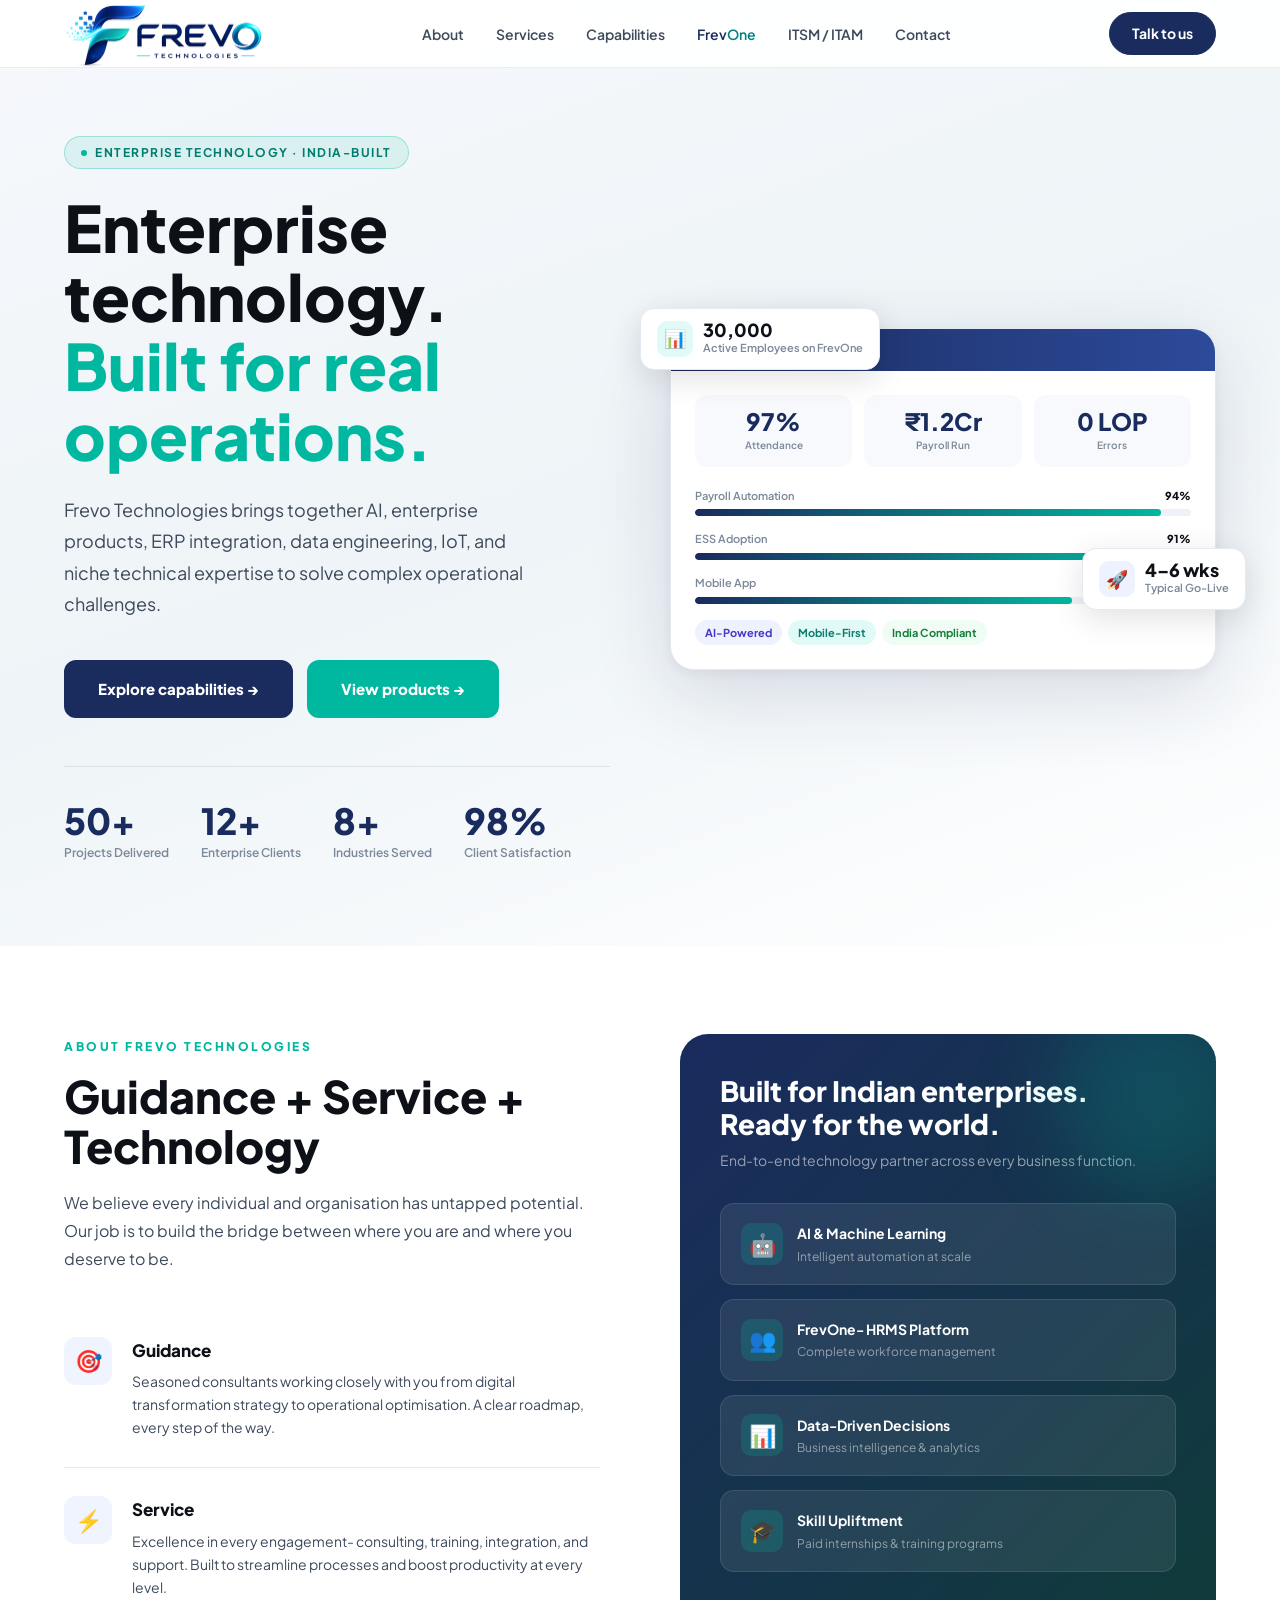
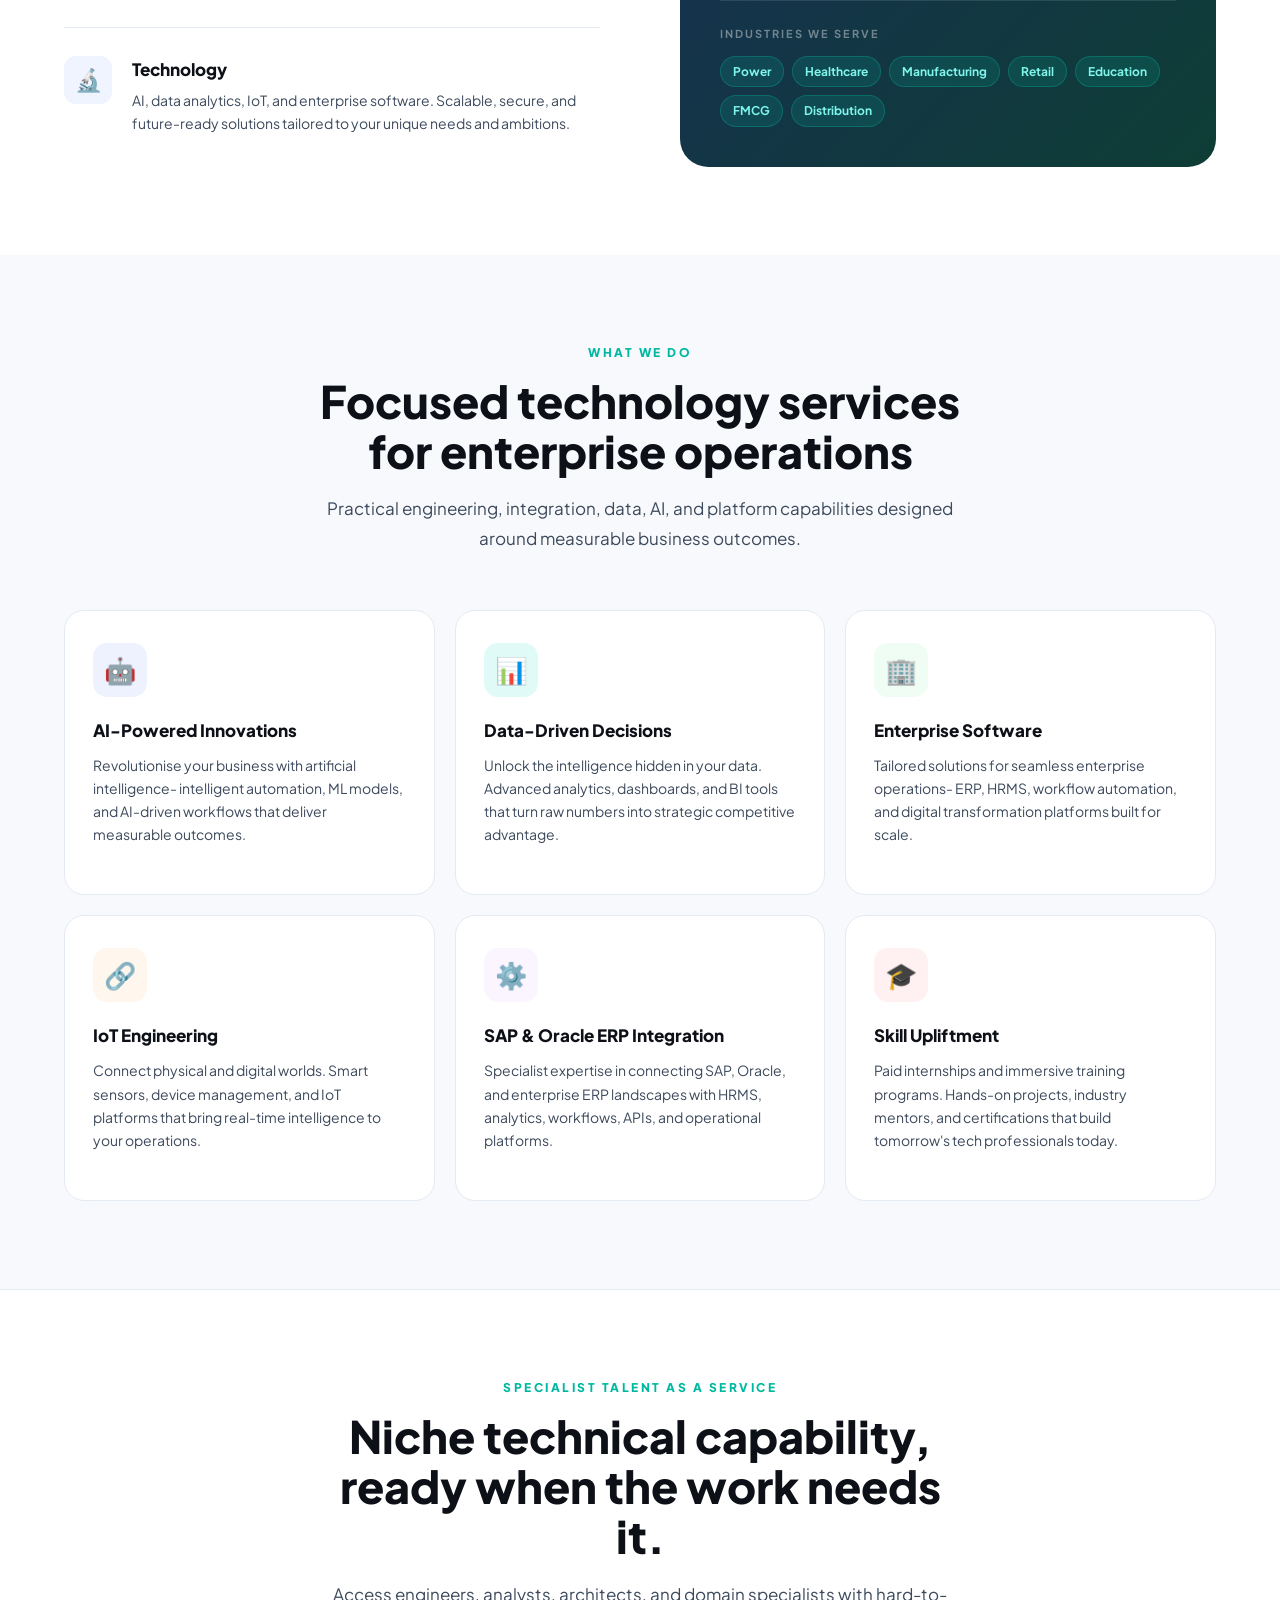
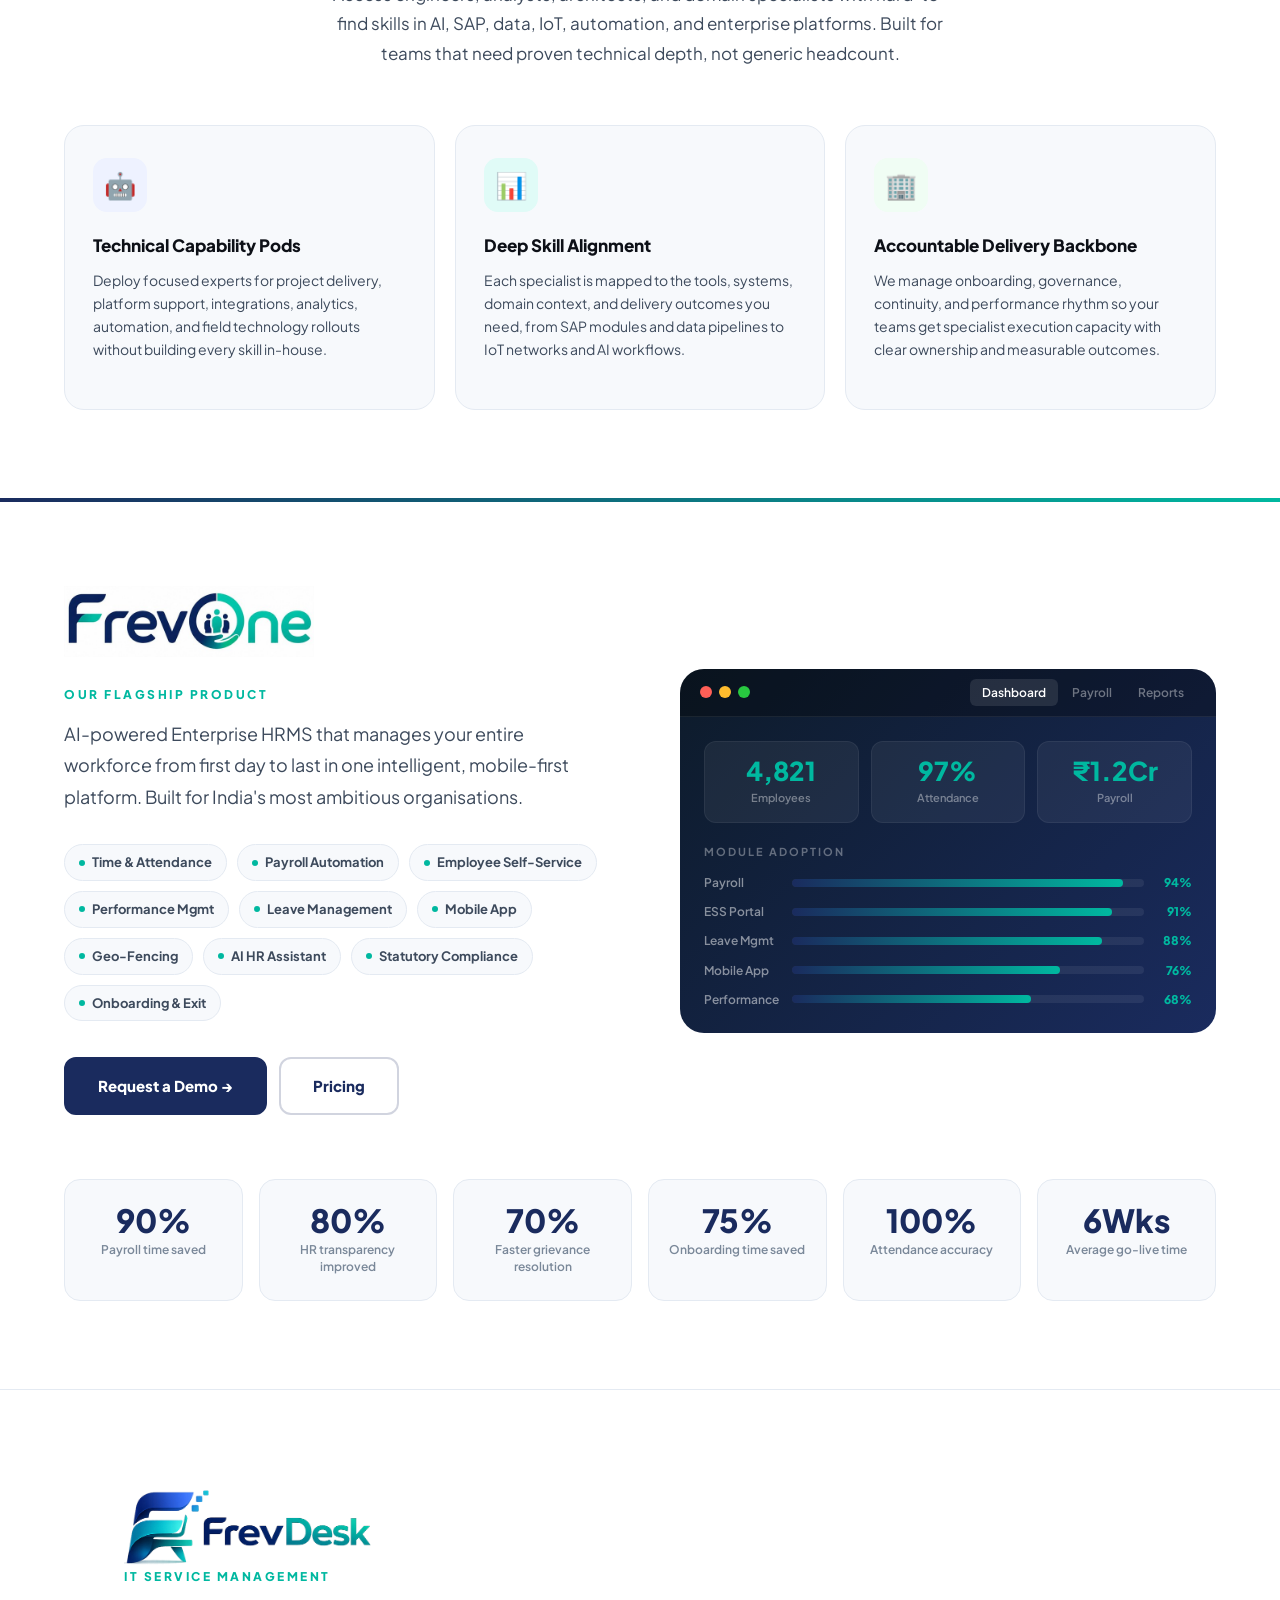
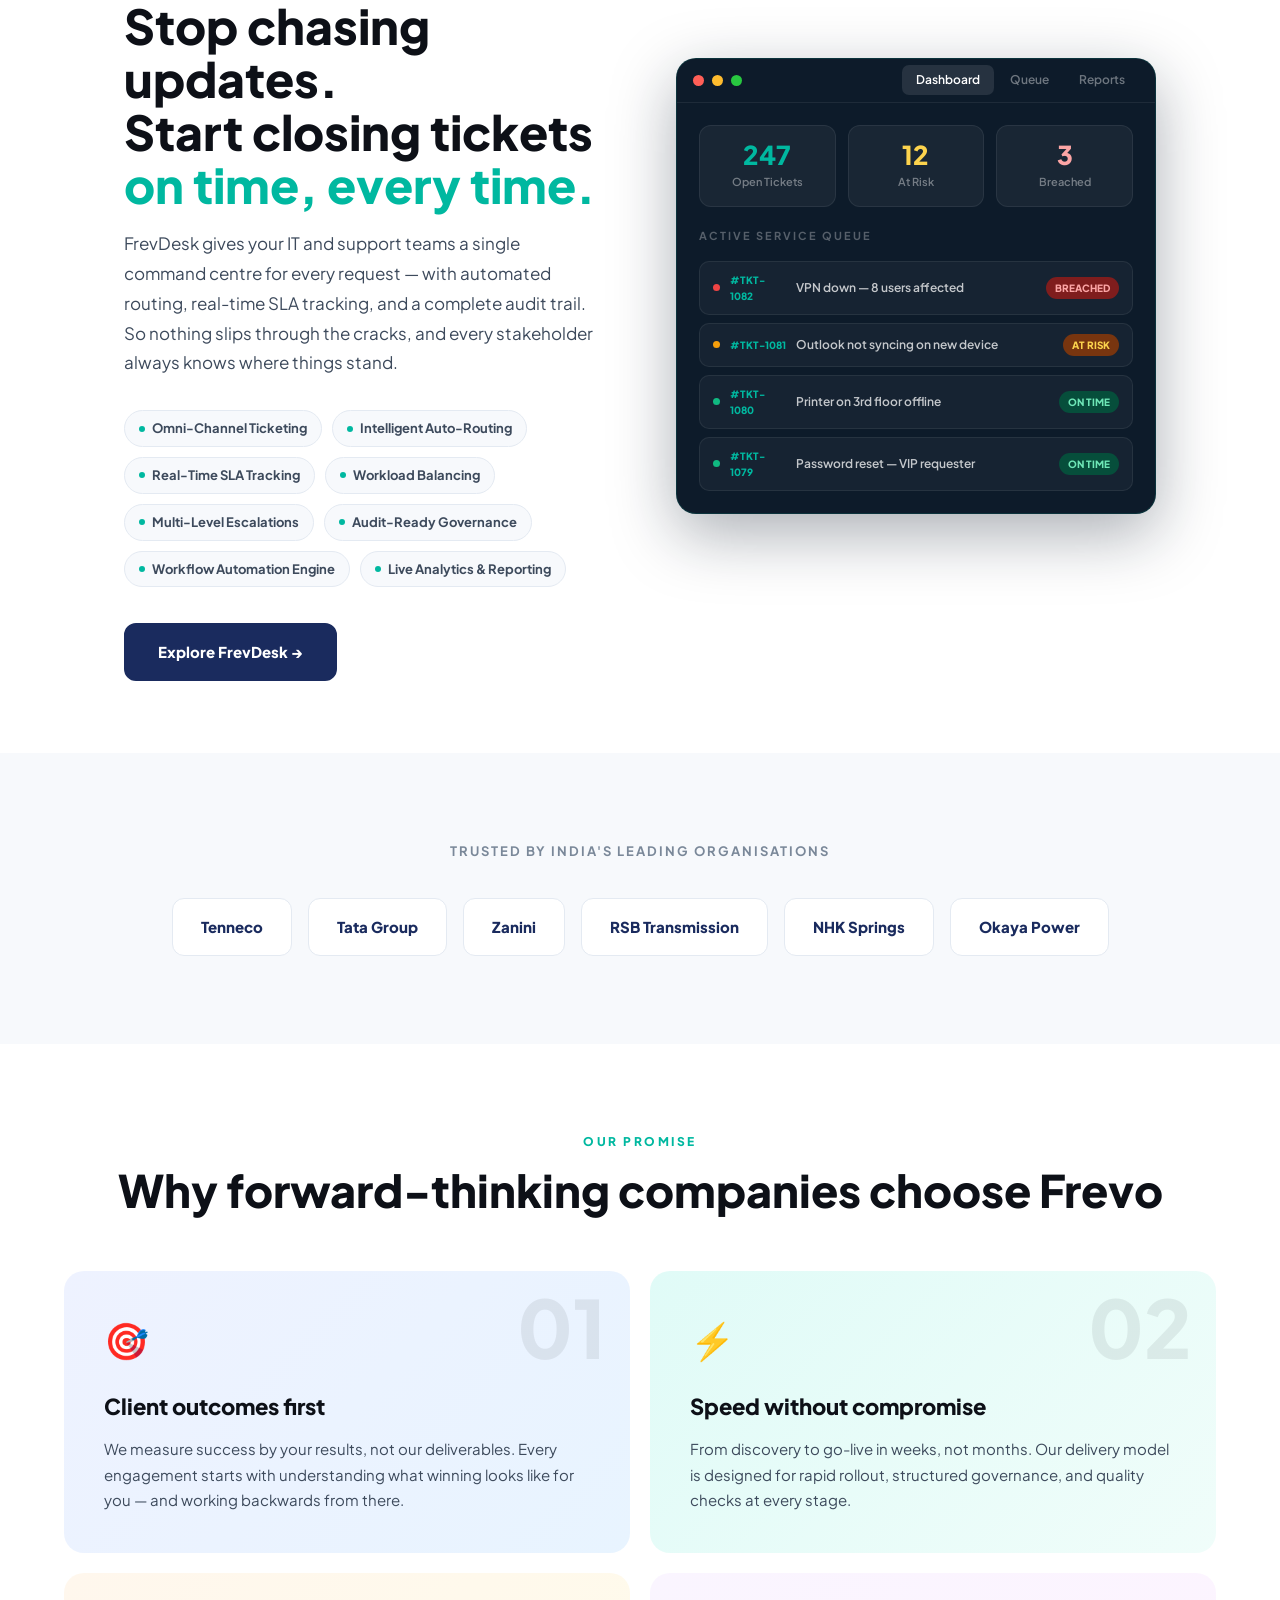
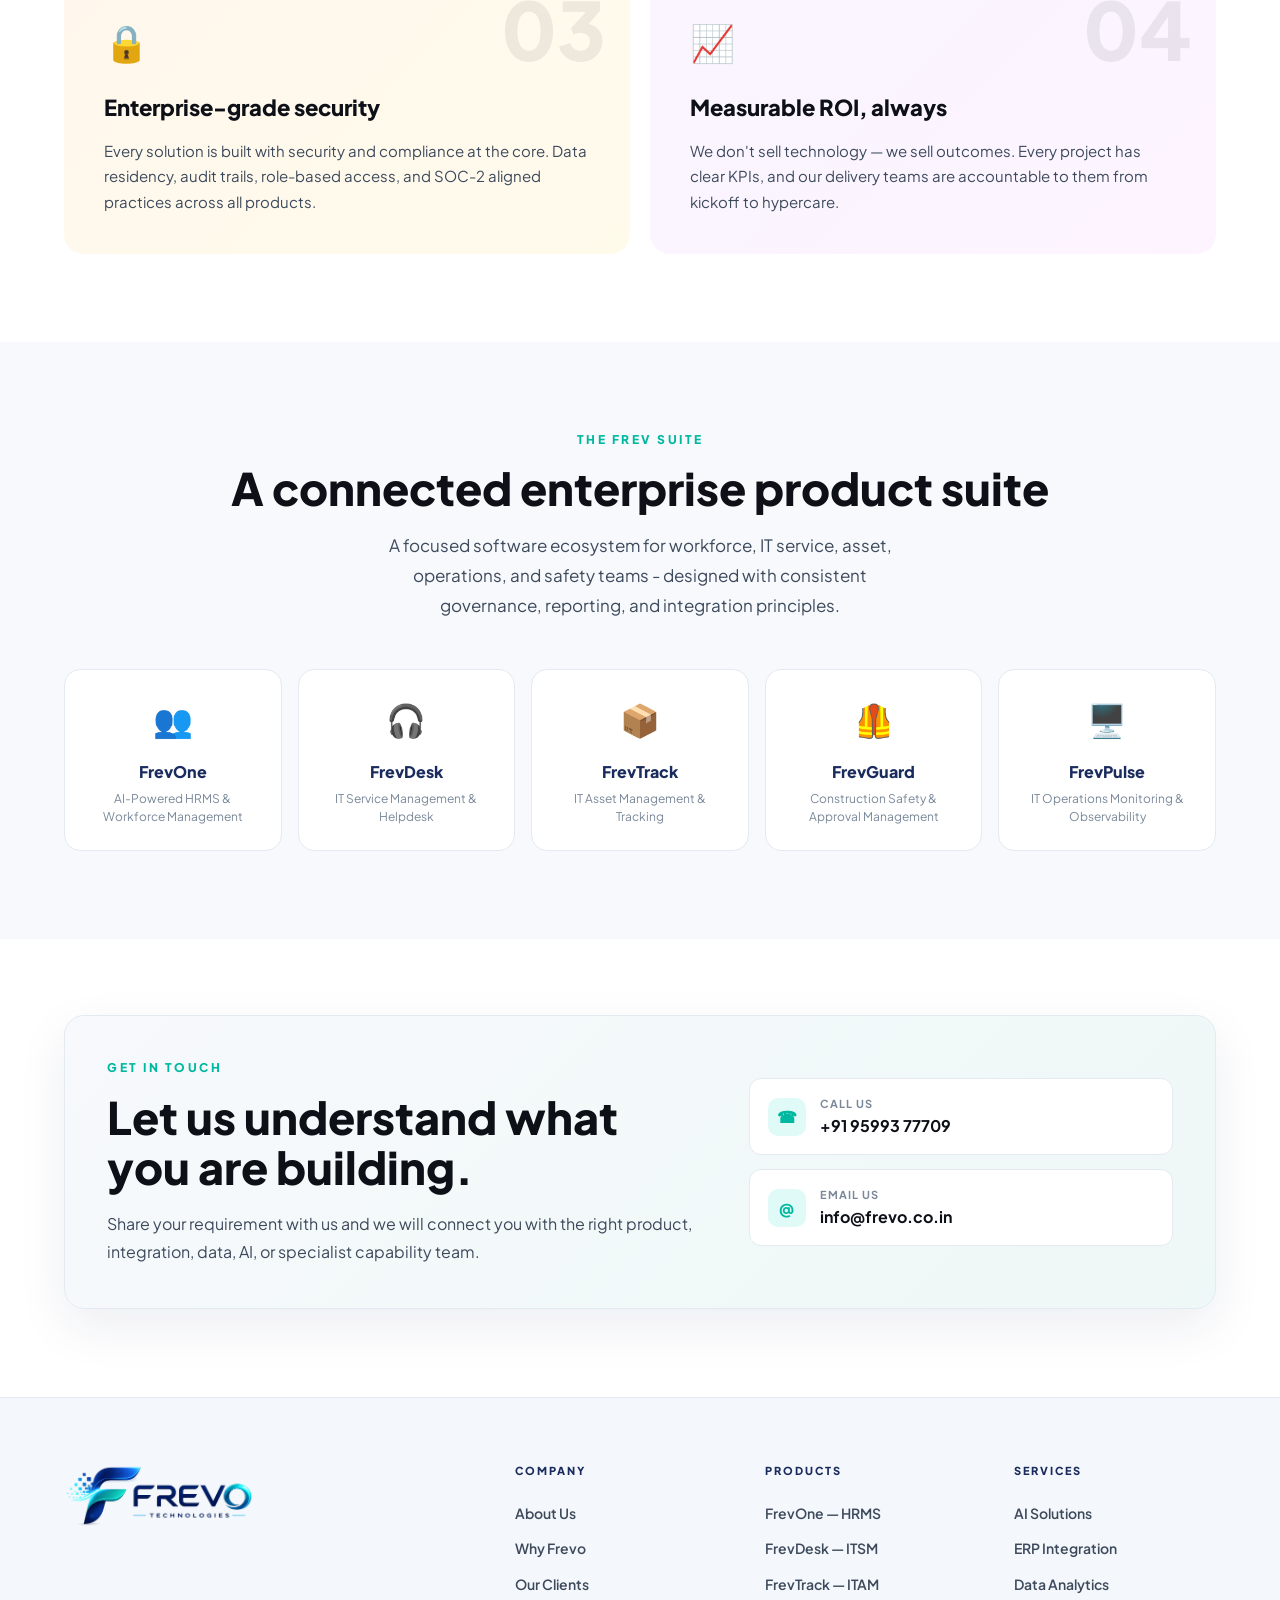
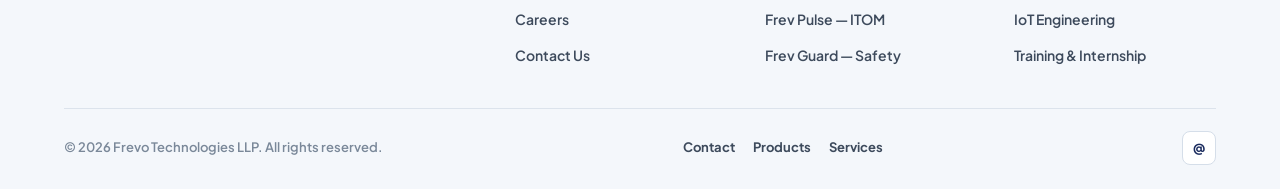
==== index.html @ 2713e715 "contents organization" ====
<!DOCTYPE html>
<html lang="en">
<head>
<meta charset="UTF-8"/>
<meta name="viewport" content="width=device-width,initial-scale=1.0"/>
<meta name="description" content="Frevo Technologies builds enterprise AI, software products, ERP integrations, data platforms, IoT systems, and specialist technical capabilities for complex operations."/>
<meta name="theme-color" content="#FFFFFF"/>
<meta name="robots" content="index,follow"/>
<link rel="canonical" href="https://frevotechnologies.in/"/>
<link rel="icon" type="image/png" href="images/frevo-technologies-logo.png"/>
<meta property="og:type" content="website"/>
<meta property="og:title" content="Frevo Technologies | Enterprise AI, Software & Integration"/>
<meta property="og:description" content="Enterprise AI, software products, ERP integration, data, IoT, and specialist technical capability built around measurable outcomes."/>
<meta property="og:url" content="https://frevotechnologies.in/"/>
<meta property="og:image" content="https://frevotechnologies.in/images/frevo-technologies-logo.png"/>
<meta name="twitter:card" content="summary_large_image"/>
<title>Frevo Technologies | Enterprise AI, Software & Integration</title>
<link href="https://fonts.googleapis.com/css2?family=Plus+Jakarta+Sans:ital,wght@0,300;0,400;0,500;0,600;0,700;0,800;0,900;1,400&display=swap" rel="stylesheet"/>
<link rel="stylesheet" href="styles.css"/>
<script type="application/ld+json">
{
  "@context": "https://schema.org",
  "@type": "Organization",
  "name": "Frevo Technologies LLP",
  "url": "https://frevotechnologies.in/",
  "logo": "https://frevotechnologies.in/images/frevo-technologies-logo.png",
  "email": "info@frevo.co.in",
  "telephone": "+91-95993-77709",
  "sameAs": ["https://desk.frevo.co.in"]
}
</script>
</head>
<body>



<nav id="nav">
  <a href="#hero" aria-label="Frevo Technologies home"><img src="images/frevo-technologies-logo.png" alt="Frevo Technologies" class="u-inline-001"/></a>
  <ul class="nav-links" id="nav-links">
    <li><a href="#about">About</a></li>
    <li><a href="#services">Services</a></li>
    <li><a href="#specialist-capability">Capabilities</a></li>
    <li><a href="#frevone" title="Flagship Product"><span class="u-inline-002">Frev</span><span class="u-inline-003">One</span></a></li>
    <li><a href="https://desk.frevo.co.in" target="_blank" rel="noopener">ITSM / ITAM</a></li>
    <li><a href="#contact">Contact</a></li>
  </ul>
  <div class="nav-right">
    <a class="nav-btn nav-btn-primary" href="#contact">Talk to us</a>
    <button class="nav-toggle" type="button" aria-expanded="false" aria-controls="nav-links" aria-label="Open navigation">
      <span></span><span></span><span></span>
    </button>
  </div>
</nav>


<section class="hero" id="hero">
  <div class="hero-inner">
    <div class="hero-left">
      <div class="hero-badge"><span></span>Enterprise Technology · India-Built</div>
      <h1>Enterprise technology.<br/><em>Built for real operations.</em></h1>
      <p class="hero-sub">Frevo Technologies brings together AI, enterprise products, ERP integration, data engineering, IoT, and niche technical expertise to solve complex operational challenges.</p>
      <div class="hero-actions">
        <a class="btn-cta btn-dark" href="#services">Explore capabilities →</a>
        <a class="btn-cta btn-teal" href="#suite">View products →</a>
      </div>
      <div class="hero-stats-row">
        <div><div class="hero-stat-n" data-count="50">0+</div><div class="hero-stat-l">Projects Delivered</div></div>
        <div><div class="hero-stat-n" data-count="12">0+</div><div class="hero-stat-l">Enterprise Clients</div></div>
        <div><div class="hero-stat-n" data-count="8">0+</div><div class="hero-stat-l">Industries Served</div></div>
        <div><div class="hero-stat-n" data-count="98">0%</div><div class="hero-stat-l">Client Satisfaction</div></div>
      </div>
    </div>
    <div class="hero-right">
      
      <div class="float-badge float-badge-1">
        <div class="fb-icon u-inline-004">📊</div>
        <div><div class="fb-num">30,000</div><div class="fb-label">Active Employees on FrevOne</div></div>
      </div>
      
      <div class="hero-card">
        <div class="hero-card-bar">
          <div class="hcb-dot u-inline-005"></div>
          <div class="hcb-dot u-inline-006"></div>
          <div class="hcb-dot u-inline-007"></div>
          <span class="u-inline-008">FrevOne Dashboard</span>
          
        </div>
        <div class="hero-card-body">
          <div class="metric-grid">
            <div class="metric-box"><div class="metric-n">97%</div><div class="metric-l">Attendance</div></div>
            <div class="metric-box"><div class="metric-n">₹1.2Cr</div><div class="metric-l">Payroll Run</div></div>
            <div class="metric-box"><div class="metric-n">0 LOP</div><div class="metric-l">Errors</div></div>
          </div>
          <div class="bar-section">
            <div class="bar-label-row"><span>Payroll Automation</span><span class="u-inline-010">94%</span></div>
            <div class="bar-track"><div class="bar-fill u-inline-011"></div></div>
          </div>
          <div class="bar-section">
            <div class="bar-label-row"><span>ESS Adoption</span><span class="u-inline-010">91%</span></div>
            <div class="bar-track"><div class="bar-fill u-inline-012"></div></div>
          </div>
          <div class="bar-section">
            <div class="bar-label-row"><span>Mobile App</span><span class="u-inline-010">76%</span></div>
            <div class="bar-track"><div class="bar-fill u-inline-013"></div></div>
          </div>
          <div class="tag-row">
            <span class="tag tag-blue">AI-Powered</span>
            <span class="tag tag-teal">Mobile-First</span>
            <span class="tag tag-green">India Compliant</span>
          </div>
        </div>
      </div>
      
      <div class="float-badge float-badge-2">
        <div class="fb-icon u-inline-014">🚀</div>
        <div><div class="fb-num">4–6 wks</div><div class="fb-label">Typical Go-Live</div></div>
      </div>
    </div>
  </div>
</section>
<section class="section about" id="about">
  <div class="section-inner">
    <div class="about-grid">
      <div class="sr-l">
        <div class="eyebrow">About Frevo Technologies</div>
        <h2 class="s-title">Guidance + Service + Technology</h2>
        <p class="u-inline-015">We believe every individual and organisation has untapped potential. Our job is to build the bridge between where you are and where you deserve to be.</p>
        <div class="about-pillars">
          <div class="pillar">
            <div class="pillar-icon-wrap">🎯</div>
            <div>
              <div class="pillar-title">Guidance</div>
              <div class="pillar-desc">Seasoned consultants working closely with you from digital transformation strategy to operational optimisation. A clear roadmap, every step of the way.</div>
            </div>
          </div>
          <div class="pillar">
            <div class="pillar-icon-wrap">⚡</div>
            <div>
              <div class="pillar-title">Service</div>
              <div class="pillar-desc">Excellence in every engagement- consulting, training, integration, and support. Built to streamline processes and boost productivity at every level.</div>
            </div>
          </div>
          <div class="pillar">
            <div class="pillar-icon-wrap">🔬</div>
            <div>
              <div class="pillar-title">Technology</div>
              <div class="pillar-desc">AI, data analytics, IoT, and enterprise software. Scalable, secure, and future-ready solutions tailored to your unique needs and ambitions.</div>
            </div>
          </div>
        </div>
      </div>
      <div class="sr-r">
        <div class="about-visual">
          <div class="av-heading">Built for Indian enterprises.<br/>Ready for the world.</div>
          <div class="av-sub">End-to-end technology partner across every business function.</div>
          <div class="av-cards">
            <div class="av-card">
              <div class="av-card-icon">🤖</div>
              <div><div class="av-card-text">AI & Machine Learning</div><div class="av-card-sub">Intelligent automation at scale</div></div>
            </div>
            <div class="av-card">
              <div class="av-card-icon">👥</div>
              <div><div class="av-card-text">FrevOne- HRMS Platform</div><div class="av-card-sub">Complete workforce management</div></div>
            </div>
            <div class="av-card">
              <div class="av-card-icon">📊</div>
              <div><div class="av-card-text">Data-Driven Decisions</div><div class="av-card-sub">Business intelligence & analytics</div></div>
            </div>
            <div class="av-card">
              <div class="av-card-icon">🎓</div>
              <div><div class="av-card-text">Skill Upliftment</div><div class="av-card-sub">Paid internships & training programs</div></div>
            </div>
          </div>
          <div class="industries-wrap">
            <div class="ind-label">Industries We Serve</div>
            <div class="ind-tags">
              <span class="ind-tag">Power</span>
              <span class="ind-tag">Healthcare</span>
              <span class="ind-tag">Manufacturing</span>
              <span class="ind-tag">Retail</span>
              <span class="ind-tag">Education</span>
              <span class="ind-tag">FMCG</span>
              <span class="ind-tag">Distribution</span>
            </div>
          </div>
        </div>
      </div>
    </div>
  </div>
</section>


<section class="section services" id="services">
  <div class="section-inner">
    <div class="sr u-inline-016">
      <div class="eyebrow">What We Do</div>
      <h2 class="s-title">Focused technology services for enterprise operations</h2>
      <p class="s-sub u-inline-017">Practical engineering, integration, data, AI, and platform capabilities designed around measurable business outcomes.</p>
    </div>
    <div class="svc-grid">
      <div class="svc-card sr d1">
        <div class="svc-icon si-blue">🤖</div>
        <div class="svc-title">AI-Powered Innovations</div>
        <div class="svc-desc">Revolutionise your business with artificial intelligence- intelligent automation, ML models, and AI-driven workflows that deliver measurable outcomes.</div>
        
      </div>
      <div class="svc-card sr d2">
        <div class="svc-icon si-teal">📊</div>
        <div class="svc-title">Data-Driven Decisions</div>
        <div class="svc-desc">Unlock the intelligence hidden in your data. Advanced analytics, dashboards, and BI tools that turn raw numbers into strategic competitive advantage.</div>
        
      </div>
      <div class="svc-card sr d3">
        <div class="svc-icon si-green">🏢</div>
        <div class="svc-title">Enterprise Software</div>
        <div class="svc-desc">Tailored solutions for seamless enterprise operations- ERP, HRMS, workflow automation, and digital transformation platforms built for scale.</div>
        
      </div>
      <div class="svc-card sr d1">
        <div class="svc-icon si-orange">🔗</div>
        <div class="svc-title">IoT Engineering</div>
        <div class="svc-desc">Connect physical and digital worlds. Smart sensors, device management, and IoT platforms that bring real-time intelligence to your operations.</div>
        
      </div>
      <div class="svc-card sr d2">
        <div class="svc-icon si-purple">⚙️</div>
        <div class="svc-title">SAP & Oracle ERP Integration</div>
        <div class="svc-desc">Specialist expertise in connecting SAP, Oracle, and enterprise ERP landscapes with HRMS, analytics, workflows, APIs, and operational platforms.</div>
        
      </div>
      <div class="svc-card sr d3">
        <div class="svc-icon si-pink">🎓</div>
        <div class="svc-title">Skill Upliftment</div>
        <div class="svc-desc">Paid internships and immersive training programs. Hands-on projects, industry mentors, and certifications that build tomorrow's tech professionals today.</div>
        
      </div>
    </div>
  </div>
</section>
<section class="section capability" id="specialist-capability">
  <div class="section-inner">
    <div class="sr u-inline-016">
      <div class="eyebrow">Specialist Talent As A Service</div>
      <h2 class="s-title">Niche technical capability, ready when the work needs it.</h2>
      <p class="s-sub u-inline-017">Access engineers, analysts, architects, and domain specialists with hard-to-find skills in AI, SAP, data, IoT, automation, and enterprise platforms. Built for teams that need proven technical depth, not generic headcount.</p>
    </div>
    <div class="svc-grid">
      <div class="svc-card sr d1">
        <div class="svc-icon si-blue">🤖</div>
        <div class="svc-title">Technical Capability Pods</div>
        <div class="svc-desc">Deploy focused experts for project delivery, platform support, integrations, analytics, automation, and field technology rollouts without building every skill in-house.</div>
        
      </div>
      <div class="svc-card sr d2">
        <div class="svc-icon si-teal">📊</div>
        <div class="svc-title">Deep Skill Alignment</div>
        <div class="svc-desc">Each specialist is mapped to the tools, systems, domain context, and delivery outcomes you need, from SAP modules and data pipelines to IoT networks and AI workflows.</div>
        
      </div>
      <div class="svc-card sr d3">
        <div class="svc-icon si-green">🏢</div>
        <div class="svc-title">Accountable Delivery Backbone</div>
        <div class="svc-desc">We manage onboarding, governance, continuity, and performance rhythm so your teams get specialist execution capacity with clear ownership and measurable outcomes.</div>
        
      </div>
    </div>
  </div>
</section>



<section class="section frevone-section" id="frevone">
  <div class="section-inner">
    <div class="frevone-top">
      <div class="sr-l">
        
        <div class="frevone-wordmark">
          <a href="#frevone" aria-label="FrevOne HRMS overview"><img src="images/frevone-logo.jpg" alt="FrevOne HRMS" class="u-inline-018"/></a>
          
        </div>
        <div class="eyebrow">Our Flagship Product</div>
        <p class="fo-desc">AI-powered Enterprise HRMS that manages your entire workforce from first day to last in one intelligent, mobile-first platform. Built for India's most ambitious organisations.</p>
        <div class="fo-pills">
          <div class="fo-pill"><span class="fo-pill-dot"></span>Time & Attendance</div>
          <div class="fo-pill"><span class="fo-pill-dot"></span>Payroll Automation</div>
          <div class="fo-pill"><span class="fo-pill-dot"></span>Employee Self-Service</div>
          <div class="fo-pill"><span class="fo-pill-dot"></span>Performance Mgmt</div>
          <div class="fo-pill"><span class="fo-pill-dot"></span>Leave Management</div>
          <div class="fo-pill"><span class="fo-pill-dot"></span>Mobile App</div>
          <div class="fo-pill"><span class="fo-pill-dot"></span>Geo-Fencing</div>
          <div class="fo-pill"><span class="fo-pill-dot"></span>AI HR Assistant</div>
          <div class="fo-pill"><span class="fo-pill-dot"></span>Statutory Compliance</div>
          <div class="fo-pill"><span class="fo-pill-dot"></span>Onboarding & Exit</div>
        </div>
        <div class="u-inline-019">
          <a class="btn-cta btn-dark" href="#contact">Request a Demo →</a>
          <a class="btn-cta btn-outline-dark" href="#contact">Pricing</a>
        </div>
      </div>
      <div class="sr-r">
        <div class="frevone-right-visual">
          <div class="frv-topbar">
            <div class="frv-dots">
              <span class="u-inline-005"></span>
              <span class="u-inline-006"></span>
              <span class="u-inline-007"></span>
            </div>
            <div class="frv-tab">
              <div class="frv-tab-btn active">Dashboard</div>
              <div class="frv-tab-btn">Payroll</div>
              <div class="frv-tab-btn">Reports</div>
            </div>
          </div>
          <div class="frv-body">
            <div class="frv-stat-row">
              <div class="frv-stat"><div class="frv-stat-n">4,821</div><div class="frv-stat-l">Employees</div></div>
              <div class="frv-stat"><div class="frv-stat-n">97%</div><div class="frv-stat-l">Attendance</div></div>
              <div class="frv-stat"><div class="frv-stat-n">₹1.2Cr</div><div class="frv-stat-l">Payroll</div></div>
            </div>
            <div class="frv-chart-label">Module Adoption</div>
            <div class="frv-bar-row">
              <div class="frv-bar"><div class="frv-bar-name">Payroll</div><div class="frv-bar-track"><div class="frv-bar-fill u-inline-011"></div></div><div class="frv-bar-pct">94%</div></div>
              <div class="frv-bar"><div class="frv-bar-name">ESS Portal</div><div class="frv-bar-track"><div class="frv-bar-fill u-inline-012"></div></div><div class="frv-bar-pct">91%</div></div>
              <div class="frv-bar"><div class="frv-bar-name">Leave Mgmt</div><div class="frv-bar-track"><div class="frv-bar-fill u-inline-020"></div></div><div class="frv-bar-pct">88%</div></div>
              <div class="frv-bar"><div class="frv-bar-name">Mobile App</div><div class="frv-bar-track"><div class="frv-bar-fill u-inline-013"></div></div><div class="frv-bar-pct">76%</div></div>
              <div class="frv-bar"><div class="frv-bar-name">Performance</div><div class="frv-bar-track"><div class="frv-bar-fill u-inline-021"></div></div><div class="frv-bar-pct">68%</div></div>
            </div>
          </div>
        </div>
      </div>
    </div>

    
    <div class="frevone-outcomes sr">
      <div class="fo-outcome d1"><div class="fo-outcome-n">90%</div><div class="fo-outcome-l">Payroll time saved</div></div>
      <div class="fo-outcome d2"><div class="fo-outcome-n">80%</div><div class="fo-outcome-l">HR transparency improved</div></div>
      <div class="fo-outcome d3"><div class="fo-outcome-n">70%</div><div class="fo-outcome-l">Faster grievance resolution</div></div>
      <div class="fo-outcome d4"><div class="fo-outcome-n">75%</div><div class="fo-outcome-l">Onboarding time saved</div></div>
      <div class="fo-outcome d5"><div class="fo-outcome-n">100%</div><div class="fo-outcome-l">Attendance accuracy</div></div>
      <div class="fo-outcome d6"><div class="fo-outcome-n">6Wks</div><div class="fo-outcome-l">Average go-live time</div></div>
    </div>

    
    
</section>



<section id="frevdesk">

  
  <div class="fd-intro sr">
    <div>
      <a href="https://desk.frevo.co.in" target="_blank" rel="noopener" aria-label="Visit the FrevDesk product website"><img src="images/frevdesk-logo.png" alt="FrevDesk IT service management" class="u-inline-018"/></a>
      <div class="fd-eyebrow">IT Service Management</div>
      <h2 class="fd-h1">Stop chasing updates.<br/>Start closing tickets<br/><span class="u-inline-027">on time, every time.</span></h2>
      <p class="fd-lead">FrevDesk gives your IT and support teams a single command centre for every request — with automated routing, real-time SLA tracking, and a complete audit trail. So nothing slips through the cracks, and every stakeholder always knows where things stand.</p>
      <div class="fd-pills">
        <div class="fd-pill"><span class="fd-pill-dot"></span>Omni-Channel Ticketing</div>
        <div class="fd-pill"><span class="fd-pill-dot"></span>Intelligent Auto-Routing</div>
        <div class="fd-pill"><span class="fd-pill-dot"></span>Real-Time SLA Tracking</div>
        <div class="fd-pill"><span class="fd-pill-dot"></span>Workload Balancing</div>
        <div class="fd-pill"><span class="fd-pill-dot"></span>Multi-Level Escalations</div>
        <div class="fd-pill"><span class="fd-pill-dot"></span>Audit-Ready Governance</div>
        <div class="fd-pill"><span class="fd-pill-dot"></span>Workflow Automation Engine</div>
        <div class="fd-pill"><span class="fd-pill-dot"></span>Live Analytics & Reporting</div>
      </div>
      <div class="fd-ctas">
        <a class="btn-cta btn-dark" href="https://desk.frevo.co.in" target="_blank" rel="noopener">Explore FrevDesk →</a>
        <!-- <a class="btn-cta btn-outline-dark" href="https://desk.frevo.co.in" target="_blank" rel="noopener">Pricing, trial & registration</a> -->
      </div>
    </div>
    <div class="sr-r">
      
      <div class="fd-dash">
        <div class="fd-dash-bar">
          <div class="fd-db-dot u-inline-005"></div>
          <div class="fd-db-dot u-inline-006"></div>
          <div class="fd-db-dot u-inline-007"></div>
          <div class="fd-db-tabs">
            <div class="fd-db-tab act">Dashboard</div>
            <div class="fd-db-tab">Queue</div>
            <div class="fd-db-tab">Reports</div>
          </div>
        </div>
        <div class="fd-dash-body">
          <div class="fd-stat3">
            <div class="fd-sbox"><div class="fd-sbox-n">247</div><div class="fd-sbox-l">Open Tickets</div></div>
            <div class="fd-sbox"><div class="fd-sbox-n u-inline-028">12</div><div class="fd-sbox-l">At Risk</div></div>
            <div class="fd-sbox"><div class="fd-sbox-n u-inline-029">3</div><div class="fd-sbox-l">Breached</div></div>
          </div>
          <div class="fd-mod-label">Active Service Queue</div>
          <div class="fd-tkt-list">
            <div class="fd-tkt"><div class="fd-tkt-dot u-inline-030"></div><div class="fd-tkt-id">#TKT-1082</div><div class="fd-tkt-txt">VPN down — 8 users affected</div><div class="fd-sla sla-r">BREACHED</div></div>
            <div class="fd-tkt"><div class="fd-tkt-dot u-inline-031"></div><div class="fd-tkt-id">#TKT-1081</div><div class="fd-tkt-txt">Outlook not syncing on new device</div><div class="fd-sla sla-y">AT RISK</div></div>
            <div class="fd-tkt"><div class="fd-tkt-dot u-inline-032"></div><div class="fd-tkt-id">#TKT-1080</div><div class="fd-tkt-txt">Printer on 3rd floor offline</div><div class="fd-sla sla-g">ON TIME</div></div>
            <div class="fd-tkt"><div class="fd-tkt-dot u-inline-032"></div><div class="fd-tkt-id">#TKT-1079</div><div class="fd-tkt-txt">Password reset — VIP requester</div><div class="fd-sla sla-g">ON TIME</div></div>
          </div>
        </div>
      </div>
    </div>
  </div>

  
  <!-- <div class="fd-product-handoff sr">
    <span>Full product details, plans, free trial, and account registration are available on the FrevDesk product website.</span>
    <a href="https://desk.frevo.co.in" target="_blank" rel="noopener">Open product website →</a>
  </div> -->

</section>



<section class="section clients" id="clients">
  <div class="section-inner">
    <div class="clients-label sr">Trusted by India's leading organisations</div>
    <div class="clients-grid sr">
      <div class="client-chip">Tenneco</div>
      <div class="client-chip">Tata Group</div>
      <div class="client-chip">Zanini</div>
      <div class="client-chip">RSB Transmission</div>
      <div class="client-chip">NHK Springs</div>
      <div class="client-chip">Okaya Power</div>
    </div>
  </div>
</section>


<section class="section why" id="why">
  <div class="section-inner">
    <div class="sr u-inline-059">
      <div class="eyebrow">Our Promise</div>
      <h2 class="s-title">Why forward-thinking companies choose Frevo</h2>
    </div>
    <div class="why-grid">
      <div class="why-card wc-1 sr d1">
        <div class="why-num">01</div>
        <div class="why-icon">🎯</div>
        <div class="why-title">Client outcomes first</div>
        <div class="why-desc">We measure success by your results, not our deliverables. Every engagement starts with understanding what winning looks like for you — and working backwards from there.</div>
      </div>
      <div class="why-card wc-2 sr d2">
        <div class="why-num">02</div>
        <div class="why-icon">⚡</div>
        <div class="why-title">Speed without compromise</div>
        <div class="why-desc">From discovery to go-live in weeks, not months. Our delivery model is designed for rapid rollout, structured governance, and quality checks at every stage.</div>
      </div>
      <div class="why-card wc-3 sr d3">
        <div class="why-num">03</div>
        <div class="why-icon">🔒</div>
        <div class="why-title">Enterprise-grade security</div>
        <div class="why-desc">Every solution is built with security and compliance at the core. Data residency, audit trails, role-based access, and SOC-2 aligned practices across all products.</div>
      </div>
      <div class="why-card wc-4 sr d4">
        <div class="why-num">04</div>
        <div class="why-icon">📈</div>
        <div class="why-title">Measurable ROI, always</div>
        <div class="why-desc">We don't sell technology — we sell outcomes. Every project has clear KPIs, and our delivery teams are accountable to them from kickoff to hypercare.</div>
      </div>
    </div>
  </div>
</section>


<section class="section suite" id="suite">
  <div class="section-inner">
    <div class="sr u-inline-060">
      <div class="eyebrow">The Frev Suite</div>
      <h2 class="s-title">A connected enterprise product suite</h2>
      <p class="s-sub u-inline-061">A focused software ecosystem for workforce, IT service, asset, operations, and safety teams - designed with consistent governance, reporting, and integration principles.</p>
    </div>
    <div class="suite-grid">
      <div class="suite-card sr d1">
        <div class="suite-icon">👥</div>
        <div class="suite-name">FrevOne</div>
        <div class="suite-desc">AI-Powered HRMS & Workforce Management</div>
      </div>
      <a class="suite-card suite-card-link sr d2" href="https://desk.frevo.co.in" target="_blank" rel="noopener" aria-label="Visit FrevDesk IT service management website">
        <div class="suite-icon">🎧</div>
        <div class="suite-name">FrevDesk</div>
        <div class="suite-desc">IT Service Management & Helpdesk</div>
        <!-- <span class="suite-link-label">Product website →</span> -->
      </a>
      <a class="suite-card suite-card-link sr d3" href="https://desk.frevo.co.in" target="_blank" rel="noopener" aria-label="Visit FrevTrack IT asset management website">
        <div class="suite-icon">📦</div>
        <div class="suite-name">FrevTrack</div>
        <div class="suite-desc">IT Asset Management & Tracking</div>
        <!-- <span class="suite-link-label">Product website →</span> -->
      </a>
       <div class="suite-card sr d5">
        <div class="suite-icon">🦺</div>
        <div class="suite-name">FrevGuard</div>
        <div class="suite-desc">Construction Safety & Approval Management</div>
      </div>
      <div class="suite-card sr d4">
        <div class="suite-icon">🖥️</div>
        <div class="suite-name">FrevPulse</div>
        <div class="suite-desc">IT Operations Monitoring & Observability</div>
      </div>
     
    </div>
  </div>
</section>


<section class="section contact" id="contact">
  <div class="section-inner">
    <div class="contact-panel sr">
      <div class="contact-copy">
        <div class="eyebrow">Get In Touch</div>
        <h2 class="s-title">Let us understand what you are building.</h2>
        <p class="contact-lead">Share your requirement with us and we will connect you with the right product, integration, data, AI, or specialist capability team.</p>
      </div>
      <div class="contact-actions">
        <a class="contact-method" href="tel:+919599377709">
          <span class="contact-icon">☎</span>
          <span><span class="c-label">Call Us</span><span class="c-val">+91 95993 77709</span></span>
        </a>
        <a class="contact-method" href="mailto:info@frevo.co.in">
          <span class="contact-icon">@</span>
          <span><span class="c-label">Email Us</span><span class="c-val">info@frevo.co.in</span></span>
        </a>
      </div>
    </div>
  </div>
</section>


<footer>
  <div class="footer-grid">
    <div class="footer-top">
      <div class="ft-about">
         <a href="#hero" aria-label="Frevo Technologies home"><img src="images/frevo-technologies-logo.png" alt="Frevo Technologies" class="u-inline-001"/></a>
        
      </div>
      <div class="ft-col">
        <h4>Company</h4> 
        <ul>
          <li><a href="#about">About Us</a></li>
          <li><a href="#why">Why Frevo</a></li>
          <li><a href="#clients">Our Clients</a></li>
          <li><a href="#contact">Careers</a></li>
          <li><a href="#contact">Contact Us</a></li>
        </ul> 
      </div>
      <div class="ft-col">
        <h4>Products</h4>
        <ul>
          <li><a href="#frevone">FrevOne — HRMS</a></li>
          <li><a href="https://desk.frevo.co.in" target="_blank" rel="noopener">FrevDesk — ITSM</a></li>
          <li><a href="https://desk.frevo.co.in" target="_blank" rel="noopener">FrevTrack — ITAM</a></li>
          <li><a href="#suite">Frev Pulse — ITOM</a></li>
          <li><a href="#suite">Frev Guard — Safety</a></li>
        </ul>
      </div>
      <div class="ft-col">
        <h4>Services</h4>
        <ul>
          <li><a href="#services">AI Solutions</a></li>
          <li><a href="#services">ERP Integration</a></li>
          <li><a href="#services">Data Analytics</a></li>
          <li><a href="#services">IoT Engineering</a></li>
          <li><a href="#services">Training & Internship</a></li>
        </ul>
      </div>
    </div>
    <div class="footer-bottom">
      <div class="ft-copy">© 2026 Frevo Technologies LLP. All rights reserved.</div>
      <div class="ft-legal">
        <a href="#contact">Contact</a>
        <a href="#suite">Products</a>
        <a href="#services">Services</a>
      </div>
      <div class="ft-social">
        <a class="ft-soc-btn" href="mailto:info@frevo.co.in" title="Email Frevo Technologies" aria-label="Email Frevo Technologies">@</a>
      </div>
    </div>
  </div>
</footer>
<script src="script.js"></script>
</body>
</html>
---- styles.css ----
*,*::before,*::after{box-sizing:border-box;margin:0;padding:0}
:root{
  --navy:#1A2B5E;
  --teal:#00B8A0;
  --teal2:#00D4BE;
  --ink:#0D1017;
  --body-text:#3D4A5C;
  --muted:#7A8899;
  --bg:#F7F9FC;
  --white:#FFFFFF;
  --card-bg:#FFFFFF;
  --border:#E4EAF2;
  --frevone-navy:#1A2B5E;
  --frevone-teal:#00B8A0;
  --hero-bg:#F0F4FF;
  --f:'Plus Jakarta Sans',sans-serif;
  --r:16px;
  --r-lg:24px;
}
html{scroll-behavior:smooth}
body{font-family:var(--f);color:var(--ink);background:var(--white);overflow-x:hidden;line-height:1.6}
::-webkit-scrollbar{width:4px}
::-webkit-scrollbar-thumb{background:var(--teal);border-radius:4px}
img{max-width:100%;display:block}
a{text-decoration:none;color:inherit}
button{font:inherit}
[hidden]{display:none!important}
:focus-visible{outline:3px solid rgba(0,184,160,.45);outline-offset:3px}

/* ──────────────── NAV ──────────────── */
nav{
  position:fixed;top:0;left:0;right:0;z-index:999;
  height:68px;padding:0 5%;
  display:flex;align-items:center;justify-content:space-between;
  background:rgba(255,255,255,0.92);
  backdrop-filter:blur(16px);
  border-bottom:1px solid rgba(228,234,242,0.8);
  transition:box-shadow .3s;
}
nav.shadow{box-shadow:0 4px 24px rgba(0,0,0,.08)}
.logo-svg{width:190px;height:48px}
.nav-links{display:flex;gap:32px;list-style:none}
.nav-links a{font-size:14px;font-weight:600;color:var(--body-text);transition:color .2s}
.nav-links a:hover{color:var(--navy)}
.nav-right{display:flex;gap:12px;align-items:center}
.nav-btn{padding:9px 22px;border-radius:99px;font-size:14px;font-weight:700;cursor:pointer;transition:all .2s;font-family:var(--f)}
.nav-btn-ghost{background:transparent;border:1.5px solid var(--border);color:var(--body-text)}
.nav-btn-ghost:hover{border-color:var(--navy);color:var(--navy)}
.nav-btn-primary{background:var(--navy);color:#fff;border:1.5px solid var(--navy)}
.nav-btn-primary:hover{background:#0F1D45}
.nav-toggle{width:42px;height:42px;border:1px solid var(--border);border-radius:8px;background:var(--white);display:none;flex-direction:column;align-items:center;justify-content:center;gap:5px;cursor:pointer}
.nav-toggle span{width:19px;height:2px;background:var(--navy);transition:transform .2s,opacity .2s}
.nav-toggle[aria-expanded="true"] span:nth-child(1){transform:translateY(7px) rotate(45deg)}
.nav-toggle[aria-expanded="true"] span:nth-child(2){opacity:0}
.nav-toggle[aria-expanded="true"] span:nth-child(3){transform:translateY(-7px) rotate(-45deg)}

/* ──────────────── HERO ──────────────── */
.hero{
  min-height:calc(100svh - 28px);padding:136px 5% 84px;
  background:linear-gradient(160deg,#F6F8FC 0%,#EEF4F7 52%,#FFFFFF 100%);
  display:flex;align-items:center;position:relative;overflow:hidden;
}

.hero-inner{max-width:1160px;margin:0 auto;width:100%;display:grid;grid-template-columns:1fr 1fr;gap:60px;align-items:center;position:relative;z-index:2}
.hero-badge{
  display:inline-flex;align-items:center;gap:8px;
  background:rgba(0,184,160,.1);border:1px solid rgba(0,184,160,.3);
  color:#007B6E;padding:6px 16px;border-radius:99px;
  font-size:12px;font-weight:700;letter-spacing:1.5px;text-transform:uppercase;
  margin-bottom:24px;
}
.hero-badge span{width:6px;height:6px;background:var(--teal);border-radius:50%;display:inline-block;animation:pulse 2s infinite}
@keyframes pulse{0%,100%{opacity:1;transform:scale(1)}50%{opacity:.4;transform:scale(.8)}}
.hero h1{
  font-size:clamp(40px,5vw,68px);font-weight:900;color:var(--ink);
  line-height:1.08;letter-spacing:0;margin-bottom:24px;
}
.hero h1 em{font-style:normal;color:var(--teal)}
.hero-sub{font-size:18px;color:var(--body-text);line-height:1.75;max-width:460px;margin-bottom:40px}
.hero-actions{display:flex;gap:14px;flex-wrap:wrap}
.btn-cta{
  padding:15px 32px;border-radius:12px;font-size:15px;font-weight:800;
  font-family:var(--f);cursor:pointer;transition:all .25s;display:inline-flex;align-items:center;gap:8px;
}
.btn-dark{background:var(--navy);color:#fff;border:2px solid var(--navy)}
.btn-dark:hover{background:#0F1D45;transform:translateY(-2px);box-shadow:0 8px 28px rgba(26,43,94,.3)}
.btn-teal{background:var(--teal);color:#fff;border:2px solid var(--teal)}
.btn-teal:hover{background:var(--teal2);transform:translateY(-2px);box-shadow:0 8px 28px rgba(0,184,160,.4)}
.btn-outline-dark{background:transparent;color:var(--navy);border:2px solid rgba(26,43,94,.2)}
.btn-outline-dark:hover{border-color:var(--navy);transform:translateY(-2px)}
.hero-stats-row{display:flex;gap:32px;margin-top:48px;padding-top:36px;border-top:1px solid rgba(26,43,94,.1)}
.hero-stat-n{font-size:36px;font-weight:900;color:var(--navy);line-height:1}
.hero-stat-l{font-size:12px;color:var(--muted);margin-top:4px;font-weight:600}

/* Hero right — dashboard card */
.hero-right{position:relative}
.hero-card{
  background:var(--white);border-radius:24px;
  box-shadow:0 24px 80px rgba(26,43,94,.14),0 4px 12px rgba(0,0,0,.05);
  overflow:hidden;border:1px solid var(--border);
}
.hero-card-bar{height:42px;background:linear-gradient(90deg,#1A2B5E,#2D4A9A);display:flex;align-items:center;padding:0 16px;gap:8px}
.hcb-dot{width:11px;height:11px;border-radius:50%}
.hero-card-body{padding:24px}
.hc-row{display:flex;justify-content:space-between;align-items:center;margin-bottom:20px}
.hc-title{font-size:13px;font-weight:700;color:var(--ink)}
.hc-live{background:#DCFCE7;color:#15803D;font-size:11px;font-weight:700;padding:3px 10px;border-radius:99px;display:flex;align-items:center;gap:5px}
.hc-live::before{content:'';width:6px;height:6px;background:#22C55E;border-radius:50%;animation:pulse 1.5s infinite}
.metric-grid{display:grid;grid-template-columns:repeat(3,1fr);gap:12px;margin-bottom:20px}
.metric-box{background:var(--bg);border-radius:12px;padding:14px;text-align:center}
.metric-n{font-size:24px;font-weight:900;color:var(--navy);line-height:1}
.metric-l{font-size:10px;color:var(--muted);margin-top:4px;font-weight:600}
.bar-section{margin-bottom:14px}
.bar-label-row{display:flex;justify-content:space-between;font-size:11px;color:var(--muted);margin-bottom:5px;font-weight:600}
.bar-track{height:7px;background:#EEF2F8;border-radius:99px;overflow:hidden}
.bar-fill{height:100%;border-radius:99px;background:linear-gradient(90deg,#1A2B5E,#00B8A0);transition:width 1.5s cubic-bezier(.4,0,.2,1)}
.tag-row{display:flex;gap:6px;flex-wrap:wrap;margin-top:16px}
.tag{font-size:11px;font-weight:700;padding:4px 10px;border-radius:99px}
.tag-blue{background:#EEF2FF;color:#4338CA}
.tag-teal{background:#E0FBF7;color:#0E7D6F}
.tag-green{background:#F0FDF4;color:#15803D}

/* Floating badges */
.float-badge{
  position:absolute;background:white;border-radius:14px;padding:12px 16px;
  box-shadow:0 8px 32px rgba(0,0,0,.12);border:1px solid var(--border);
  font-family:var(--f);display:flex;align-items:center;gap:10px;
  animation:floatUp 3s ease-in-out infinite;
}
.float-badge-1{top:-20px;left:-30px;animation-delay:0s}
.float-badge-2{bottom:60px;right:-30px;animation-delay:1.5s}
@keyframes floatUp{0%,100%{transform:translateY(0)}50%{transform:translateY(-8px)}}
.fb-icon{width:36px;height:36px;border-radius:10px;display:flex;align-items:center;justify-content:center;font-size:18px}
.fb-num{font-size:18px;font-weight:900;color:var(--ink);line-height:1}
.fb-label{font-size:11px;color:var(--muted);font-weight:600}


/* ──────────────── SECTIONS ──────────────── */
.section{padding:88px 5%}
.section-inner{max-width:1160px;margin:0 auto}
.eyebrow{font-size:12px;font-weight:800;letter-spacing:2.5px;color:var(--teal);text-transform:uppercase;margin-bottom:14px}
.s-title{font-size:clamp(28px,3.5vw,48px);font-weight:900;color:var(--ink);letter-spacing:0;line-height:1.12;margin-bottom:18px}
.s-sub{font-size:17px;color:var(--body-text);line-height:1.75;margin-bottom:56px}

/* ──────────────── ABOUT ──────────────── */
.about{background:var(--white)}
.about-grid{display:grid;grid-template-columns:1fr 1fr;gap:80px;align-items:center}
.about-pillars{display:flex;flex-direction:column;gap:0}
.pillar{padding:28px 0;border-bottom:1px solid var(--border);display:flex;gap:20px;align-items:flex-start;transition:all .2s;cursor:default}
.pillar:last-child{border-bottom:none}
.pillar:hover .pillar-icon-wrap{background:var(--navy);color:white}
.pillar-icon-wrap{width:48px;height:48px;background:#F0F4FF;border-radius:12px;display:flex;align-items:center;justify-content:center;font-size:22px;flex-shrink:0;transition:all .3s}
.pillar-title{font-size:17px;font-weight:800;color:var(--ink);margin-bottom:6px}
.pillar-desc{font-size:14px;color:var(--body-text);line-height:1.65}
.about-visual{background:linear-gradient(135deg,#1A2B5E 0%,#0E3D35 100%);border-radius:28px;padding:40px;position:relative;overflow:hidden}
.about-visual::before{content:'';position:absolute;top:-40px;right:-40px;width:200px;height:200px;border-radius:50%;background:rgba(0,184,160,.2);filter:blur(40px)}
.av-heading{font-size:28px;font-weight:900;color:white;line-height:1.2;margin-bottom:8px}
.av-sub{font-size:14px;color:rgba(255,255,255,.55);margin-bottom:32px}
.av-cards{display:flex;flex-direction:column;gap:14px}
.av-card{background:rgba(255,255,255,.08);border:1px solid rgba(255,255,255,.1);border-radius:14px;padding:18px 20px;display:flex;align-items:center;gap:14px;transition:all .25s}
.av-card:hover{background:rgba(255,255,255,.14);transform:translateX(4px)}
.av-card-icon{font-size:22px;width:42px;height:42px;background:rgba(0,184,160,.2);border-radius:10px;display:flex;align-items:center;justify-content:center;flex-shrink:0}
.av-card-text{font-size:14px;font-weight:700;color:white}
.av-card-sub{font-size:12px;color:rgba(255,255,255,.5);margin-top:2px}
.industries-wrap{margin-top:28px;padding-top:24px;border-top:1px solid rgba(255,255,255,.1)}
.ind-label{font-size:11px;font-weight:700;color:rgba(255,255,255,.4);letter-spacing:2px;text-transform:uppercase;margin-bottom:14px}
.ind-tags{display:flex;flex-wrap:wrap;gap:8px}
.ind-tag{background:rgba(0,184,160,.15);border:1px solid rgba(0,184,160,.3);color:#7FF5EB;font-size:12px;font-weight:700;padding:5px 12px;border-radius:99px}

/* ──────────────── SERVICES ──────────────── */
.services{background:var(--bg)}
.svc-grid{display:grid;grid-template-columns:repeat(3,1fr);gap:20px}
.svc-card{
  background:var(--white);border:1.5px solid var(--border);border-radius:20px;
  padding:32px 28px;transition:all .3s;position:relative;overflow:hidden;
}
.svc-card::after{content:'';position:absolute;bottom:0;left:0;width:100%;height:3px;background:linear-gradient(90deg,var(--navy),var(--teal));transform:scaleX(0);transform-origin:left;transition:transform .3s}
.svc-card:hover{transform:translateY(-6px);box-shadow:0 20px 56px rgba(26,43,94,.1);border-color:transparent}
.svc-card:hover::after{transform:scaleX(1)}
.svc-icon{width:54px;height:54px;border-radius:14px;display:flex;align-items:center;justify-content:center;font-size:26px;margin-bottom:20px}
.si-blue{background:#EEF2FF}
.si-teal{background:#E0FBF7}
.si-green{background:#F0FDF4}
.si-orange{background:#FFF7ED}
.si-purple{background:#FAF5FF}
.si-pink{background:#FFF1F2}
.svc-title{font-size:17px;font-weight:800;color:var(--ink);margin-bottom:10px}
.svc-desc{font-size:14px;color:var(--body-text);line-height:1.65;margin-bottom:16px}
.svc-link{font-size:13px;font-weight:700;color:var(--teal);display:inline-flex;align-items:center;gap:5px;transition:gap .2s}
.svc-card:hover .svc-link{gap:8px}
.capability{background:var(--white);border-top:1px solid var(--border)}
.capability .svc-card{background:var(--bg)}

/* ──────────────── FREVONE ──────────────── */
.frevone-section{background:var(--white);position:relative;overflow:hidden}
.frevone-section::before{content:'';position:absolute;top:0;left:0;right:0;height:4px;background:linear-gradient(90deg,#1A2B5E,#00B8A0)}
.frevone-top{display:grid;grid-template-columns:1fr 1fr;gap:80px;align-items:center;margin-bottom:64px}
.frevone-wordmark{margin-bottom:28px}
.fo-desc{font-size:18px;color:var(--body-text);line-height:1.75;margin-bottom:32px}
.fo-pills{display:flex;flex-wrap:wrap;gap:10px;margin-bottom:36px}
.fo-pill{display:flex;align-items:center;gap:7px;background:var(--bg);border:1px solid var(--border);border-radius:99px;padding:7px 14px;font-size:13px;font-weight:700;color:var(--body-text);transition:all .2s}
.fo-pill:hover{border-color:var(--teal);color:var(--teal);background:#E0FBF7}
.fo-pill-dot{width:6px;height:6px;background:var(--teal);border-radius:50%;flex-shrink:0}
.frevone-right-visual{background:linear-gradient(135deg,#0D1B2A,#1A2B5E);border-radius:24px;overflow:hidden}
.frv-topbar{height:48px;background:rgba(0,0,0,.3);display:flex;align-items:center;padding:0 20px;gap:10px;border-bottom:1px solid rgba(255,255,255,.07)}
.frv-dots{display:flex;gap:7px}
.frv-dots span{width:12px;height:12px;border-radius:50%}
.frv-tab{display:flex;gap:2px;margin-left:auto}
.frv-tab-btn{font-size:12px;font-weight:600;color:rgba(255,255,255,.4);padding:4px 12px;border-radius:6px;cursor:pointer;font-family:var(--f)}
.frv-tab-btn.active{background:rgba(255,255,255,.1);color:white}
.frv-body{padding:24px}
.frv-stat-row{display:grid;grid-template-columns:repeat(3,1fr);gap:12px;margin-bottom:20px}
.frv-stat{background:rgba(255,255,255,.06);border-radius:12px;padding:16px;text-align:center;border:1px solid rgba(255,255,255,.06)}
.frv-stat-n{font-size:26px;font-weight:900;color:var(--teal);line-height:1}
.frv-stat-l{font-size:11px;color:rgba(255,255,255,.4);margin-top:5px;font-weight:600}
.frv-chart-label{font-size:11px;font-weight:700;color:rgba(255,255,255,.35);letter-spacing:2px;text-transform:uppercase;margin-bottom:12px}
.frv-bar-row{display:flex;flex-direction:column;gap:10px}
.frv-bar{display:flex;align-items:center;gap:12px}
.frv-bar-name{font-size:12px;color:rgba(255,255,255,.5);width:76px;flex-shrink:0;font-weight:600}
.frv-bar-track{flex:1;height:8px;background:rgba(255,255,255,.07);border-radius:99px;overflow:hidden}
.frv-bar-fill{height:100%;background:linear-gradient(90deg,#1A2B5E,#00B8A0);border-radius:99px}
.frv-bar-pct{font-size:12px;font-weight:800;color:var(--teal);width:36px;text-align:right}
.frevone-outcomes{display:grid;grid-template-columns:repeat(6,1fr);gap:16px}
.fo-outcome{background:var(--bg);border:1px solid var(--border);border-radius:16px;padding:24px 16px;text-align:center;transition:all .25s}
.fo-outcome:hover{border-color:var(--teal);background:#E0FBF7;transform:translateY(-4px)}
.fo-outcome-n{font-size:32px;font-weight:900;color:var(--navy);line-height:1}
.fo-outcome-l{font-size:12px;color:var(--muted);margin-top:6px;line-height:1.4;font-weight:600}
.frevone-plans{display:grid;grid-template-columns:repeat(3,1fr);gap:20px;margin-top:48px}
.fo-plan{border:2px solid var(--border);border-radius:20px;padding:28px;transition:all .25s;position:relative}
.fo-plan:hover{border-color:var(--navy);transform:translateY(-4px);box-shadow:0 12px 40px rgba(26,43,94,.1)}
.fo-plan.featured{border-color:var(--navy);background:linear-gradient(135deg,#EEF2FF,#E0FBF7)}
.fo-plan-badge{position:absolute;top:-13px;left:50%;transform:translateX(-50%);background:var(--navy);color:white;font-size:11px;font-weight:800;padding:4px 16px;border-radius:99px;white-space:nowrap;letter-spacing:.5px}
.fo-plan-tier{font-size:12px;font-weight:800;color:var(--muted);letter-spacing:2px;text-transform:uppercase;margin-bottom:8px}
.fo-plan-price{font-size:40px;font-weight:900;color:var(--ink);line-height:1;margin-bottom:4px}
.fo-plan-price sup{font-size:20px;vertical-align:top;margin-top:6px}
.fo-plan-period{font-size:13px;color:var(--muted);margin-bottom:16px}
.fo-plan-headcount{font-size:13px;color:var(--body-text);font-weight:600;margin-bottom:20px;padding:8px 12px;background:rgba(0,0,0,.04);border-radius:8px}

/* ──────────────── CLIENTS ──────────────── */
.clients{background:var(--bg)}
.clients-label{text-align:center;font-size:13px;font-weight:700;color:var(--muted);letter-spacing:2px;text-transform:uppercase;margin-bottom:36px}
.clients-grid{display:flex;flex-wrap:wrap;gap:16px;justify-content:center}
.client-chip{background:var(--white);border:1.5px solid var(--border);border-radius:12px;padding:16px 28px;font-size:15px;font-weight:800;color:var(--navy);transition:all .25s}
.client-chip:hover{border-color:var(--teal);color:var(--teal);transform:translateY(-3px);box-shadow:0 8px 20px rgba(0,184,160,.12)}

/* ──────────────── WHY ──────────────── */
.why{background:var(--white)}
.why-grid{display:grid;grid-template-columns:repeat(2,1fr);gap:20px}
.why-card{border-radius:20px;padding:40px;position:relative;overflow:hidden}
.wc-1{background:linear-gradient(135deg,#EEF2FF,#E8F4FF)}
.wc-2{background:linear-gradient(135deg,#E0FBF7,#F0FDFA)}
.wc-3{background:linear-gradient(135deg,#FFF7ED,#FFFBEB)}
.wc-4{background:linear-gradient(135deg,#FAF5FF,#FDF4FF)}
.why-num{font-size:80px;font-weight:900;opacity:.07;position:absolute;top:16px;right:24px;color:var(--ink);line-height:1}
.why-icon{font-size:36px;margin-bottom:20px}
.why-title{font-size:22px;font-weight:900;color:var(--ink);margin-bottom:12px}
.why-desc{font-size:15px;color:var(--body-text);line-height:1.7}

/* ──────────────── PRODUCT SUITE ──────────────── */
.suite{background:var(--bg)}
.suite-grid{display:grid;grid-template-columns:repeat(5,1fr);gap:16px}
.suite-card{background:var(--white);border:1.5px solid var(--border);border-radius:16px;padding:24px 20px;transition:all .25s;text-align:center}
.suite-card:hover{border-color:var(--navy);transform:translateY(-4px);box-shadow:0 12px 32px rgba(26,43,94,.1)}
.suite-card-link{display:block;cursor:pointer}
.suite-icon{font-size:32px;margin-bottom:14px}
.suite-name{font-size:16px;font-weight:800;color:var(--navy);margin-bottom:6px}
.suite-desc{font-size:12px;color:var(--muted);line-height:1.5}
.suite-link-label{display:block;margin-top:14px;font-size:11px;font-weight:800;color:var(--teal);text-transform:uppercase;letter-spacing:1px}
/* ──────────────── CONTACT ──────────────── */
.contact{background:var(--white);padding-top:76px}
.c-label{font-size:11px;font-weight:700;color:var(--muted);letter-spacing:1px;text-transform:uppercase}
.c-val{font-size:16px;font-weight:700;color:var(--ink)}
.contact-panel{display:grid;grid-template-columns:1.4fr 1fr;gap:48px;align-items:center;background:linear-gradient(135deg,#F7F9FC,#EEF8F6);border:1px solid var(--border);border-radius:20px;padding:42px;box-shadow:0 18px 50px rgba(26,43,94,.08)}
.contact-lead{font-size:16px;color:var(--body-text);line-height:1.75;max-width:620px}
.contact-actions{display:flex;flex-direction:column;gap:14px}
.contact-method{display:flex;align-items:center;gap:14px;background:var(--white);border:1px solid var(--border);border-radius:12px;padding:16px 18px;transition:all .2s}
.contact-method:hover{border-color:var(--teal);box-shadow:0 10px 28px rgba(0,184,160,.12);transform:translateY(-2px)}
.contact-icon{width:38px;height:38px;border-radius:10px;background:#E0FBF7;color:var(--teal);display:flex;align-items:center;justify-content:center;font-size:16px;font-weight:900;flex-shrink:0}
.contact-method .c-label,.contact-method .c-val{display:block}

/* ──────────────── FOOTER ──────────────── */
footer{background:#F4F7FB;border-top:1px solid var(--border);padding:64px 5% 24px}
.footer-grid{max-width:1160px;margin:0 auto}
.footer-top{display:grid;grid-template-columns:2fr 1fr 1fr 1fr;gap:48px;margin-bottom:40px}
.ft-about img{width:190px;height:auto}
.ft-about p{font-size:14px;color:var(--muted);line-height:1.75;margin-top:16px;max-width:260px}
.ft-tagline{margin-top:20px;padding:14px 16px;background:#E8F8F5;border:1px solid #C9ECE6;border-radius:8px;font-size:12px;color:var(--body-text);font-weight:600;line-height:1.6}
.ft-col h4{font-size:11px;font-weight:800;color:var(--navy);letter-spacing:2px;text-transform:uppercase;margin-bottom:20px}
.ft-col ul{list-style:none;display:flex;flex-direction:column;gap:10px}
.ft-col ul li a{font-size:14px;color:var(--body-text);font-weight:600;transition:color .2s}
.ft-col ul li a:hover{color:var(--teal)}
.footer-bottom{border-top:1px solid #DCE3EC;padding:22px 0 0;max-width:1160px;margin:0 auto;display:flex;justify-content:space-between;align-items:center;flex-wrap:wrap;gap:18px}
.ft-copy{font-size:13px;color:var(--muted);font-weight:600}
.ft-legal{display:flex;align-items:center;gap:18px;flex-wrap:wrap}
.ft-legal a{font-size:13px;color:var(--body-text);font-weight:700;transition:color .2s}
.ft-legal a:hover{color:var(--teal)}
.ft-social{display:flex;gap:8px}
.ft-soc-btn{width:34px;height:34px;border-radius:8px;background:var(--white);border:1px solid #D5DEE9;display:flex;align-items:center;justify-content:center;color:var(--navy);font-size:13px;font-weight:800;transition:all .2s}
.ft-soc-btn:hover{background:var(--teal);border-color:var(--teal);color:white;transform:translateY(-2px)}

/* ──────────────── SCROLL REVEAL ──────────────── */
.sr{opacity:0;transform:translateY(32px);transition:opacity .65s ease,transform .65s ease}
.sr.visible{opacity:1;transform:translateY(0)}
.sr-l{opacity:0;transform:translateX(-32px);transition:opacity .65s ease,transform .65s ease}
.sr-l.visible{opacity:1;transform:translateX(0)}
.sr-r{opacity:0;transform:translateX(32px);transition:opacity .65s ease,transform .65s ease}
.sr-r.visible{opacity:1;transform:translateX(0)}

/* Stagger delays */
.d1{transition-delay:.1s}.d2{transition-delay:.2s}.d3{transition-delay:.3s}
.d4{transition-delay:.4s}.d5{transition-delay:.5s}.d6{transition-delay:.6s}

/* ──────────────── RESPONSIVE ──────────────── */
@media(max-width:900px){
  .hero-inner,.about-grid,.frevone-top,.contact-panel{grid-template-columns:1fr}
  .hero-inner{max-width:760px}
  .hero-right{display:none}
  .svc-grid{grid-template-columns:repeat(2,1fr)}
  .frevone-outcomes,.suite-grid{grid-template-columns:repeat(3,1fr)}
  .frevone-plans,.footer-top{grid-template-columns:1fr 1fr}
  nav .nav-links{display:none;position:absolute;top:68px;left:0;right:0;padding:18px 5% 24px;background:var(--white);border-bottom:1px solid var(--border);box-shadow:0 16px 30px rgba(26,43,94,.1);flex-direction:column;align-items:stretch;gap:0}
  nav .nav-links.open{display:flex}
  .nav-links a{display:block;padding:12px 0}
  .nav-toggle{display:flex}
  .why-grid{grid-template-columns:1fr}
}
@media(max-width:600px){
  .hero{padding:108px 5% 64px}
  .hero-stats-row{display:grid;grid-template-columns:1fr 1fr;gap:24px}
  .nav-right .nav-btn{display:none}
  .svc-grid,.frevone-outcomes,.suite-grid,.frevone-plans{grid-template-columns:1fr}
  .footer-top{grid-template-columns:1fr}
  .metric-grid,.frv-stat-row{grid-template-columns:1fr 1fr}
  .section{padding:72px 5%}
  .contact-panel{padding:28px 22px}
  .footer-bottom{align-items:flex-start;flex-direction:column}
  .ft-legal{gap:14px}
}
@media(prefers-reduced-motion:reduce){*{animation:none!important;transition:none!important}}

/* ── FrevDesk uses exact same palette as FrevOne section ── */
/* Navy dark cards: #0D1B2A background  */
/* Teal accent: var(--teal) #00B8A0     */
/* White section bg: var(--white)        */
/* Borders/muted: var(--border), var(--muted) */

#frevdesk { background: var(--white); border-top: 1px solid var(--border); }

/* ── Intro two-col (mirrors FrevOne layout exactly) ── */
.fd-intro {
  max-width: 1160px; margin: 0 auto;
  padding: 100px 5% 72px;
  display: grid; grid-template-columns: 1fr 1fr;
  gap: 72px; align-items: center;
}
.fd-eyebrow { font-size: 12px; font-weight: 800; letter-spacing: 2.5px; color: var(--teal); text-transform: uppercase; margin-bottom: 14px; }
.fd-h1 { font-size: clamp(30px,3.8vw,48px); font-weight: 900; color: var(--ink); letter-spacing: 0; line-height: 1.1; margin-bottom: 18px; }
.fd-lead { font-size: 17px; color: var(--body-text); line-height: 1.75; margin-bottom: 32px; }
.fd-pills { display: flex; flex-wrap: wrap; gap: 10px; margin-bottom: 36px; }
.fd-pill {
  display: flex; align-items: center; gap: 7px;
  background: var(--bg); border: 1px solid var(--border);
  border-radius: 99px; padding: 7px 14px;
  font-size: 13px; font-weight: 700; color: var(--body-text);
  transition: all .2s; cursor: default;
}
.fd-pill:hover { border-color: var(--teal); color: var(--teal); background: #E0FBF7; }
.fd-pill-dot { width: 6px; height: 6px; background: var(--teal); border-radius: 50%; flex-shrink: 0; }
.fd-ctas { display: flex; gap: 12px; flex-wrap: wrap; }

/* ── Dark dashboard card (same as hero card) ── */
.fd-dash {
  background: #0D1B2A; border-radius: 20px;
  box-shadow: 0 20px 64px rgba(13,27,42,.35);
  overflow: hidden; border: 1px solid rgba(0,184,160,.15);
}
.fd-dash-bar {
  height: 44px; background: #0D1B2A;
  border-bottom: 1px solid rgba(255,255,255,.07);
  display: flex; align-items: center; padding: 0 16px; gap: 8px;
}
.fd-db-dot { width: 11px; height: 11px; border-radius: 50%; }
.fd-db-tabs { display: flex; gap: 2px; margin-left: auto; }
.fd-db-tab {
  font-size: 12px; font-weight: 600; color: rgba(255,255,255,.4);
  padding: 5px 14px; border-radius: 7px; font-family: var(--f);
}
.fd-db-tab.act { background: rgba(255,255,255,.1); color: var(--white); }
.fd-dash-body { padding: 22px; }
.fd-stat3 { display: grid; grid-template-columns: repeat(3,1fr); gap: 12px; margin-bottom: 20px; }
.fd-sbox {
  background: rgba(255,255,255,.05); border: 1px solid rgba(255,255,255,.07);
  border-radius: 12px; padding: 16px; text-align: center;
}
.fd-sbox-n { font-size: 26px; font-weight: 900; color: var(--teal); line-height: 1; }
.fd-sbox-l { font-size: 11px; color: rgba(255,255,255,.4); margin-top: 5px; font-weight: 600; }
.fd-mod-label { font-size: 11px; font-weight: 700; color: rgba(255,255,255,.3); letter-spacing: 2px; text-transform: uppercase; margin-bottom: 12px; }
.fd-bar-r { display: flex; align-items: center; gap: 10px; margin-bottom: 9px; }
.fd-bar-nm { font-size: 12px; color: rgba(255,255,255,.55); width: 74px; flex-shrink: 0; font-weight: 600; }
.fd-bar-trk { flex: 1; height: 7px; background: rgba(255,255,255,.08); border-radius: 99px; overflow: hidden; }
.fd-bar-fill { height: 100%; border-radius: 99px; background: linear-gradient(90deg, var(--navy), var(--teal)); }
.fd-bar-pct { font-size: 12px; font-weight: 800; color: var(--teal); width: 34px; text-align: right; }
.fd-tkt-list { display: flex; flex-direction: column; gap: 8px; margin-top: 16px; }
.fd-tkt {
  display: flex; align-items: center; gap: 10px;
  background: rgba(255,255,255,.04); border: 1px solid rgba(255,255,255,.07);
  border-radius: 10px; padding: 10px 13px;
}
.fd-tkt-dot { width: 7px; height: 7px; border-radius: 50%; flex-shrink: 0; }
.fd-tkt-id { font-size: 10px; font-weight: 800; color: var(--teal); width: 56px; flex-shrink: 0; }
.fd-tkt-txt { flex: 1; font-size: 12px; font-weight: 600; color: rgba(255,255,255,.75); white-space: nowrap; overflow: hidden; text-overflow: ellipsis; }
.fd-sla { font-size: 10px; font-weight: 800; padding: 3px 9px; border-radius: 99px; flex-shrink: 0; }
.sla-g { background: #064E3B; color: #6EE7B7; }
.sla-y { background: #78350F; color: #FCD34D; }
.sla-r { background: #7F1D1D; color: #FCA5A5; }

/* Product-site handoff */
.fd-product-handoff {
  max-width: 1160px; margin: 0 auto; padding: 0 5% 72px;
  display: flex; align-items: center; justify-content: space-between; gap: 24px;
  color: var(--body-text); font-size: 14px;
}
.fd-product-handoff a { color: var(--navy); font-weight: 800; white-space: nowrap; }
.fd-product-handoff a:hover { color: var(--teal); }

/* ── responsive ── */
@media(max-width:900px){
  .fd-intro { grid-template-columns: 1fr; }
  .fd-product-handoff { align-items: flex-start; flex-direction: column; }
}

/* Extracted inline styles */
.u-inline-001{width:100%;max-width:200px}
.u-inline-002{color:#1A2B5E}
.u-inline-003{color:teal}
.u-inline-004{background:#E0FBF7}
.u-inline-005{background:#FF5F57}
.u-inline-006{background:#FEBC2E}
.u-inline-007{background:#28C840}
.u-inline-008{margin-left:12px;font-size:12px;color:rgba(255,255,255,.5);font-weight:600}
.u-inline-010{color:#0D1017;font-weight:800}
.u-inline-011{width:94%}
.u-inline-012{width:91%}
.u-inline-013{width:76%}
.u-inline-014{background:#EEF2FF}
.u-inline-015{font-size:16px;color:var(--body-text);line-height:1.75;margin-bottom:36px}
.u-inline-016{text-align:center;max-width:640px;margin:0 auto 56px}
.u-inline-017{margin:0 auto}
.u-inline-018{width:100%;max-width:250px;height:auto}
.u-inline-019{display:flex;gap:12px;flex-wrap:wrap}
.u-inline-020{width:88%}
.u-inline-021{width:68%}
.u-inline-027{color:var(--teal)}
.u-inline-028{color:#FCD34D}
.u-inline-029{color:#FCA5A5}
.u-inline-030{background:#EF4444}
.u-inline-031{background:#F59E0B}
.u-inline-032{background:#10B981}
.u-inline-059{text-align:center;margin-bottom:56px}
.u-inline-060{text-align:center;margin-bottom:48px}
.u-inline-061{margin:0 auto;max-width:520px}
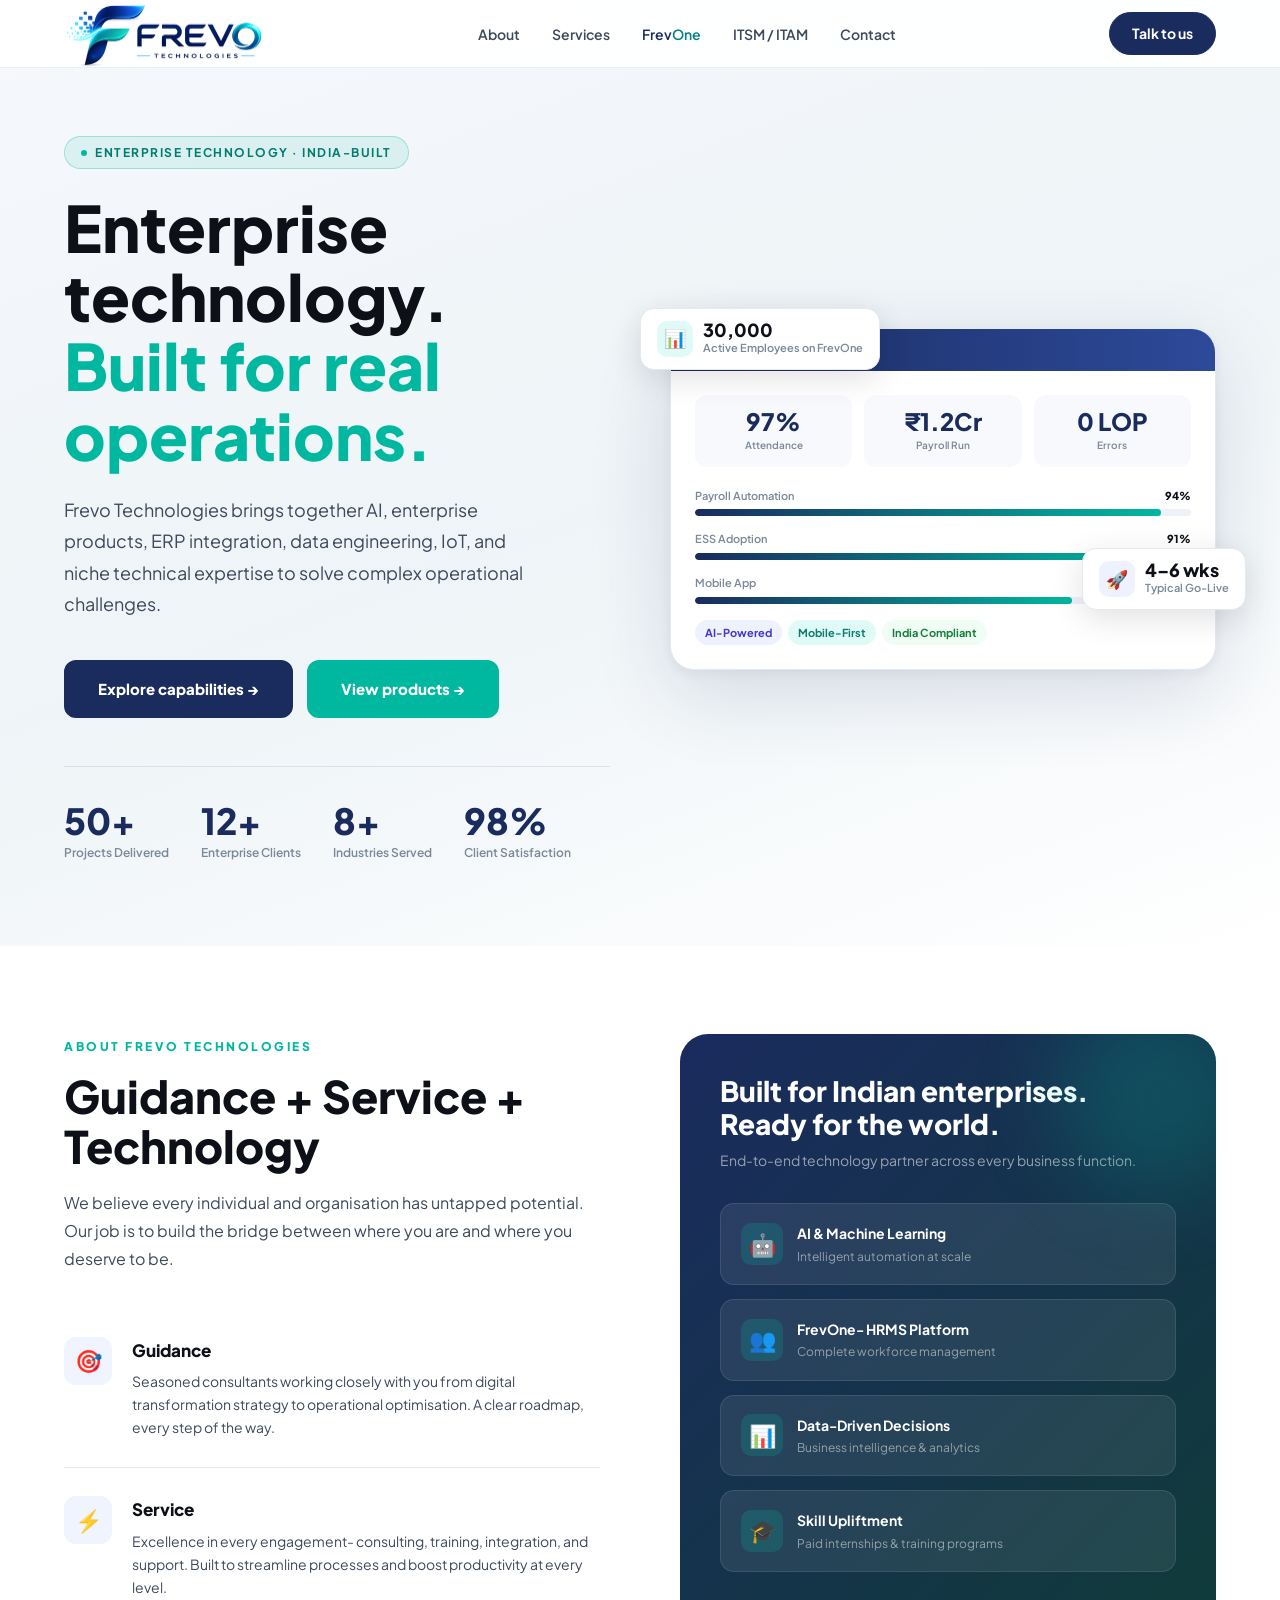
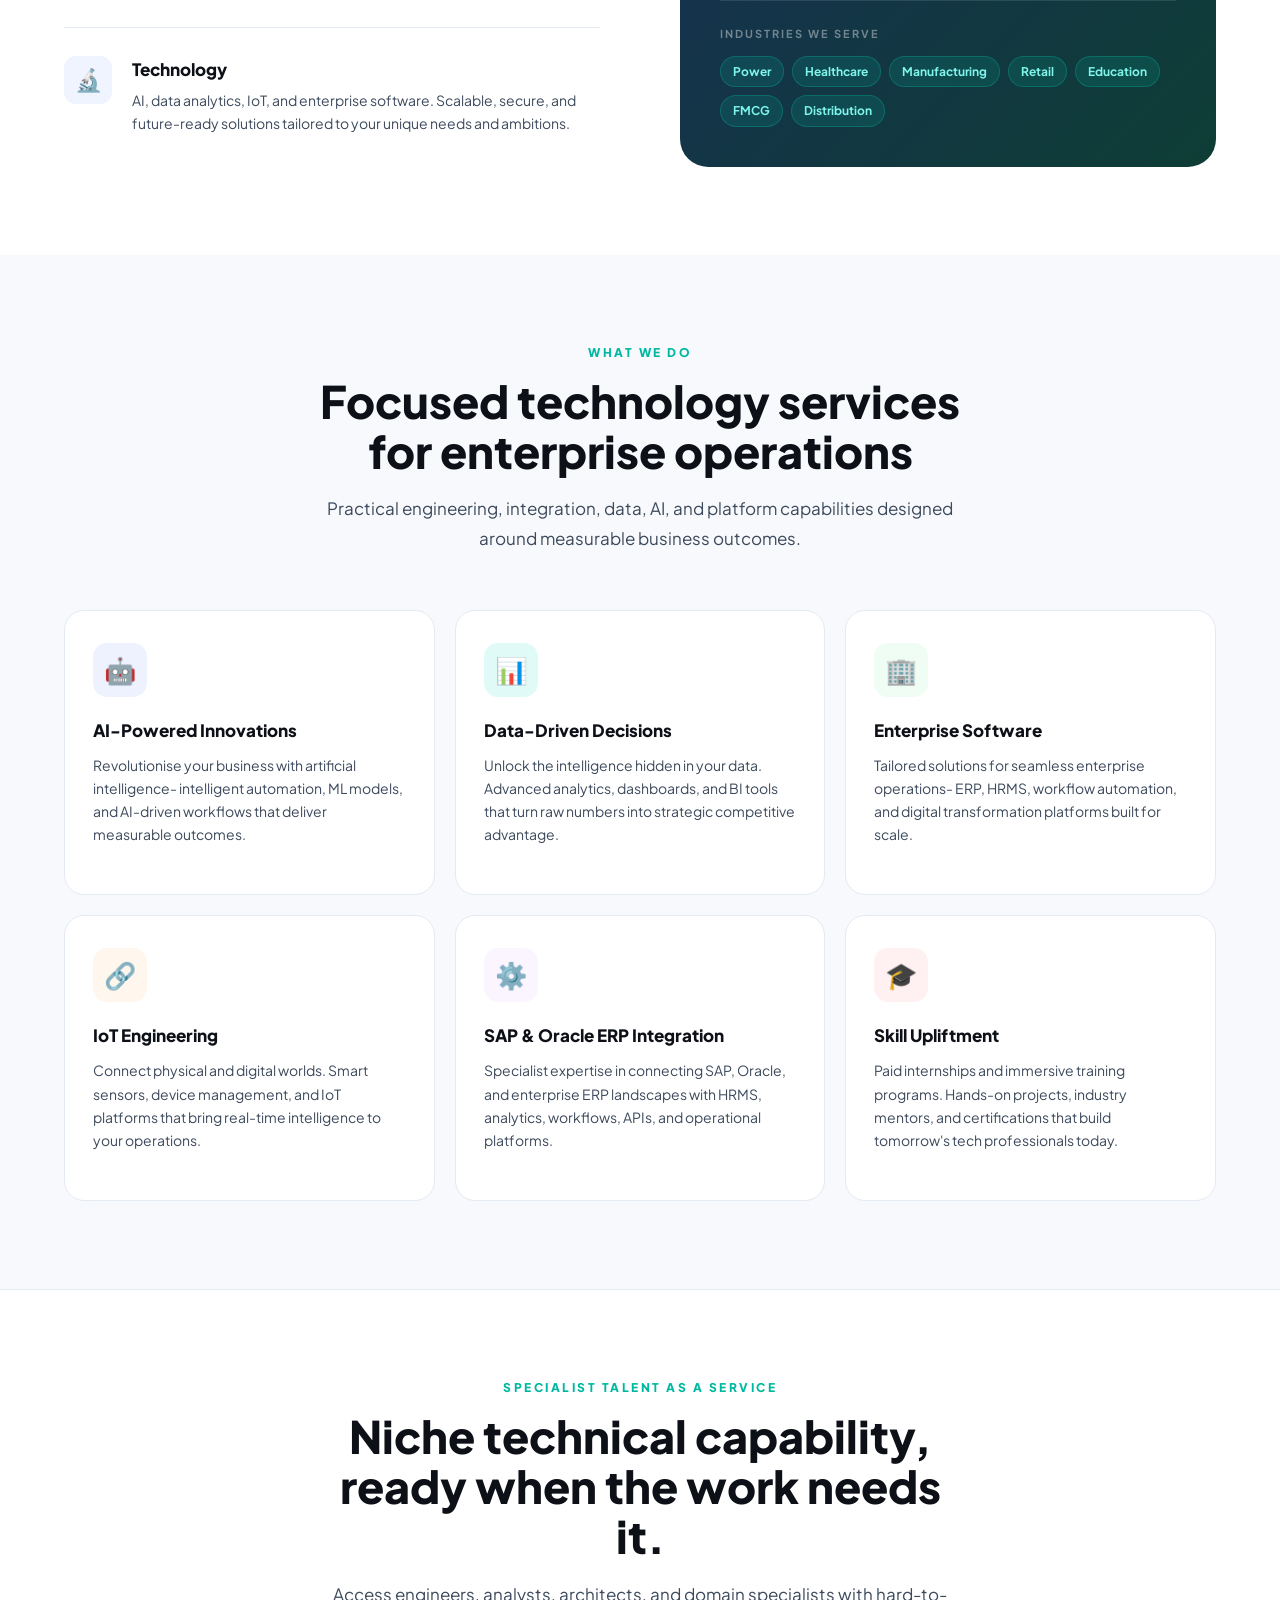
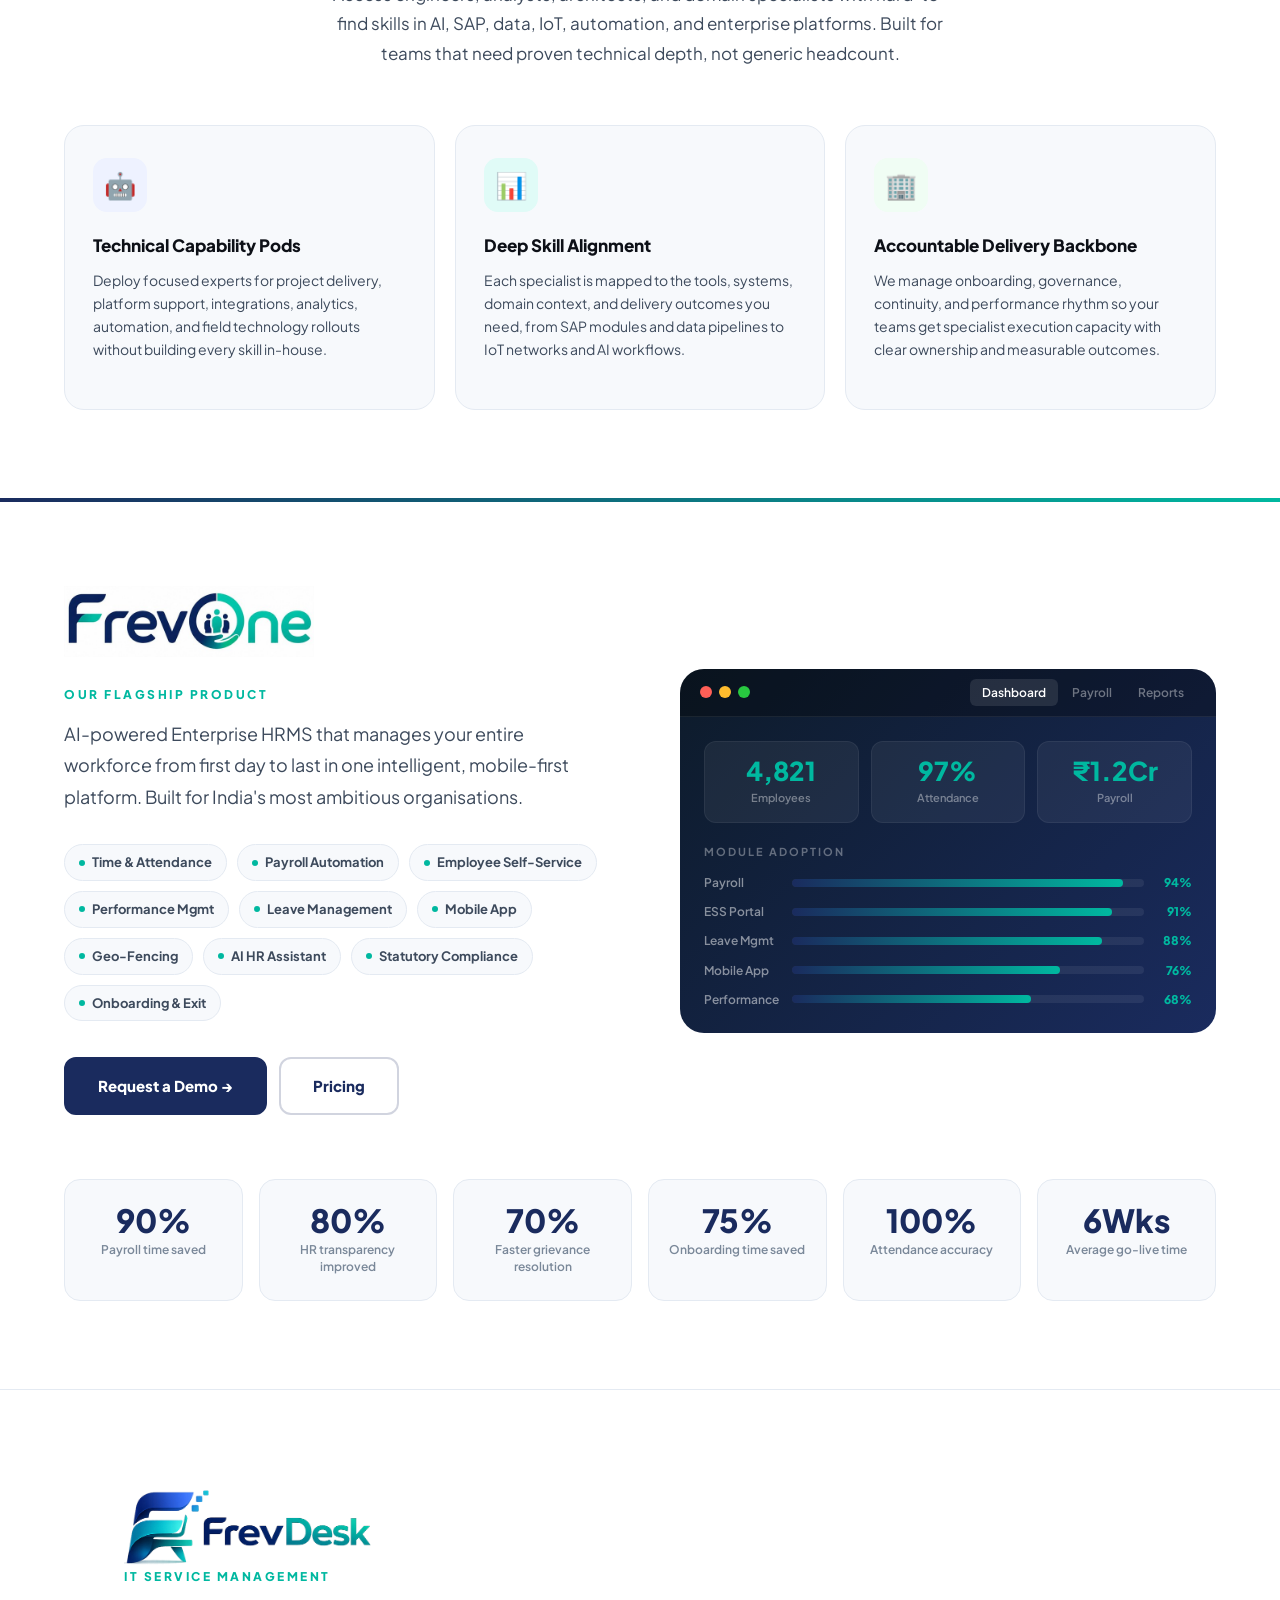
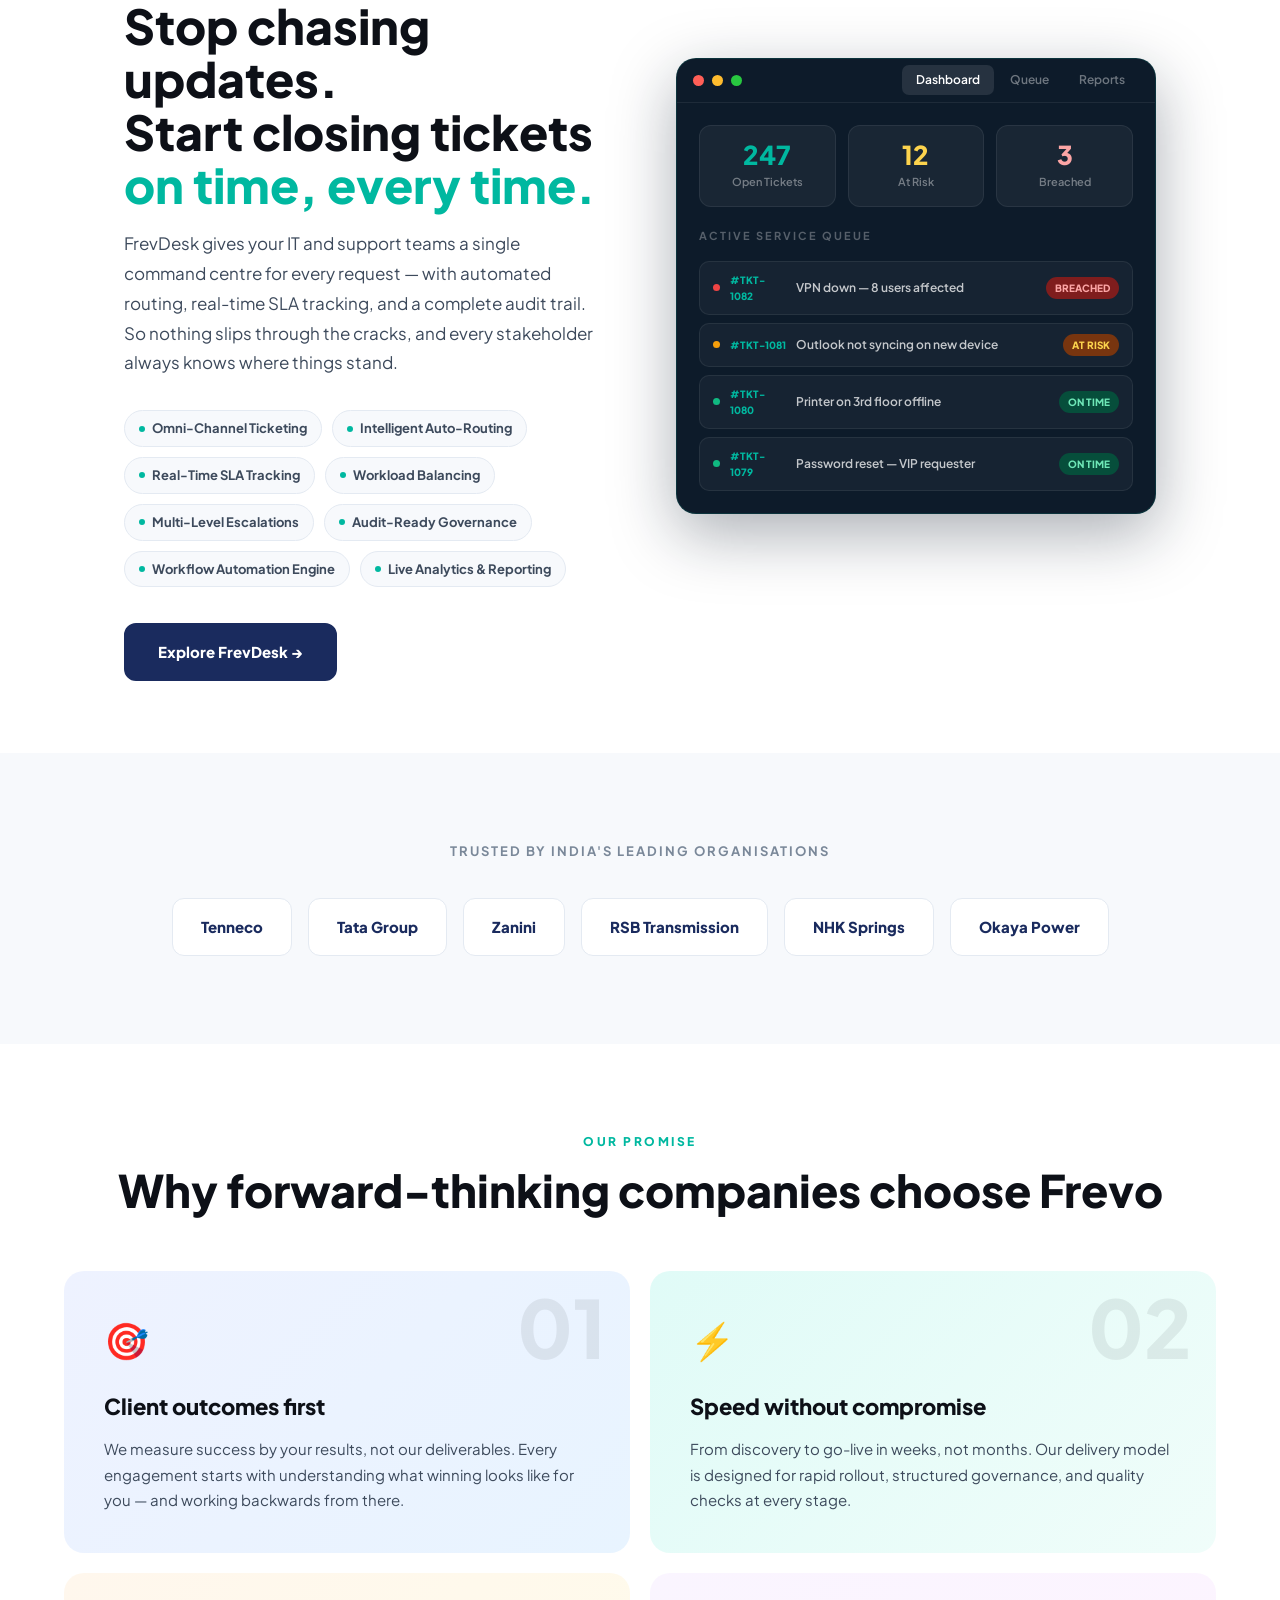
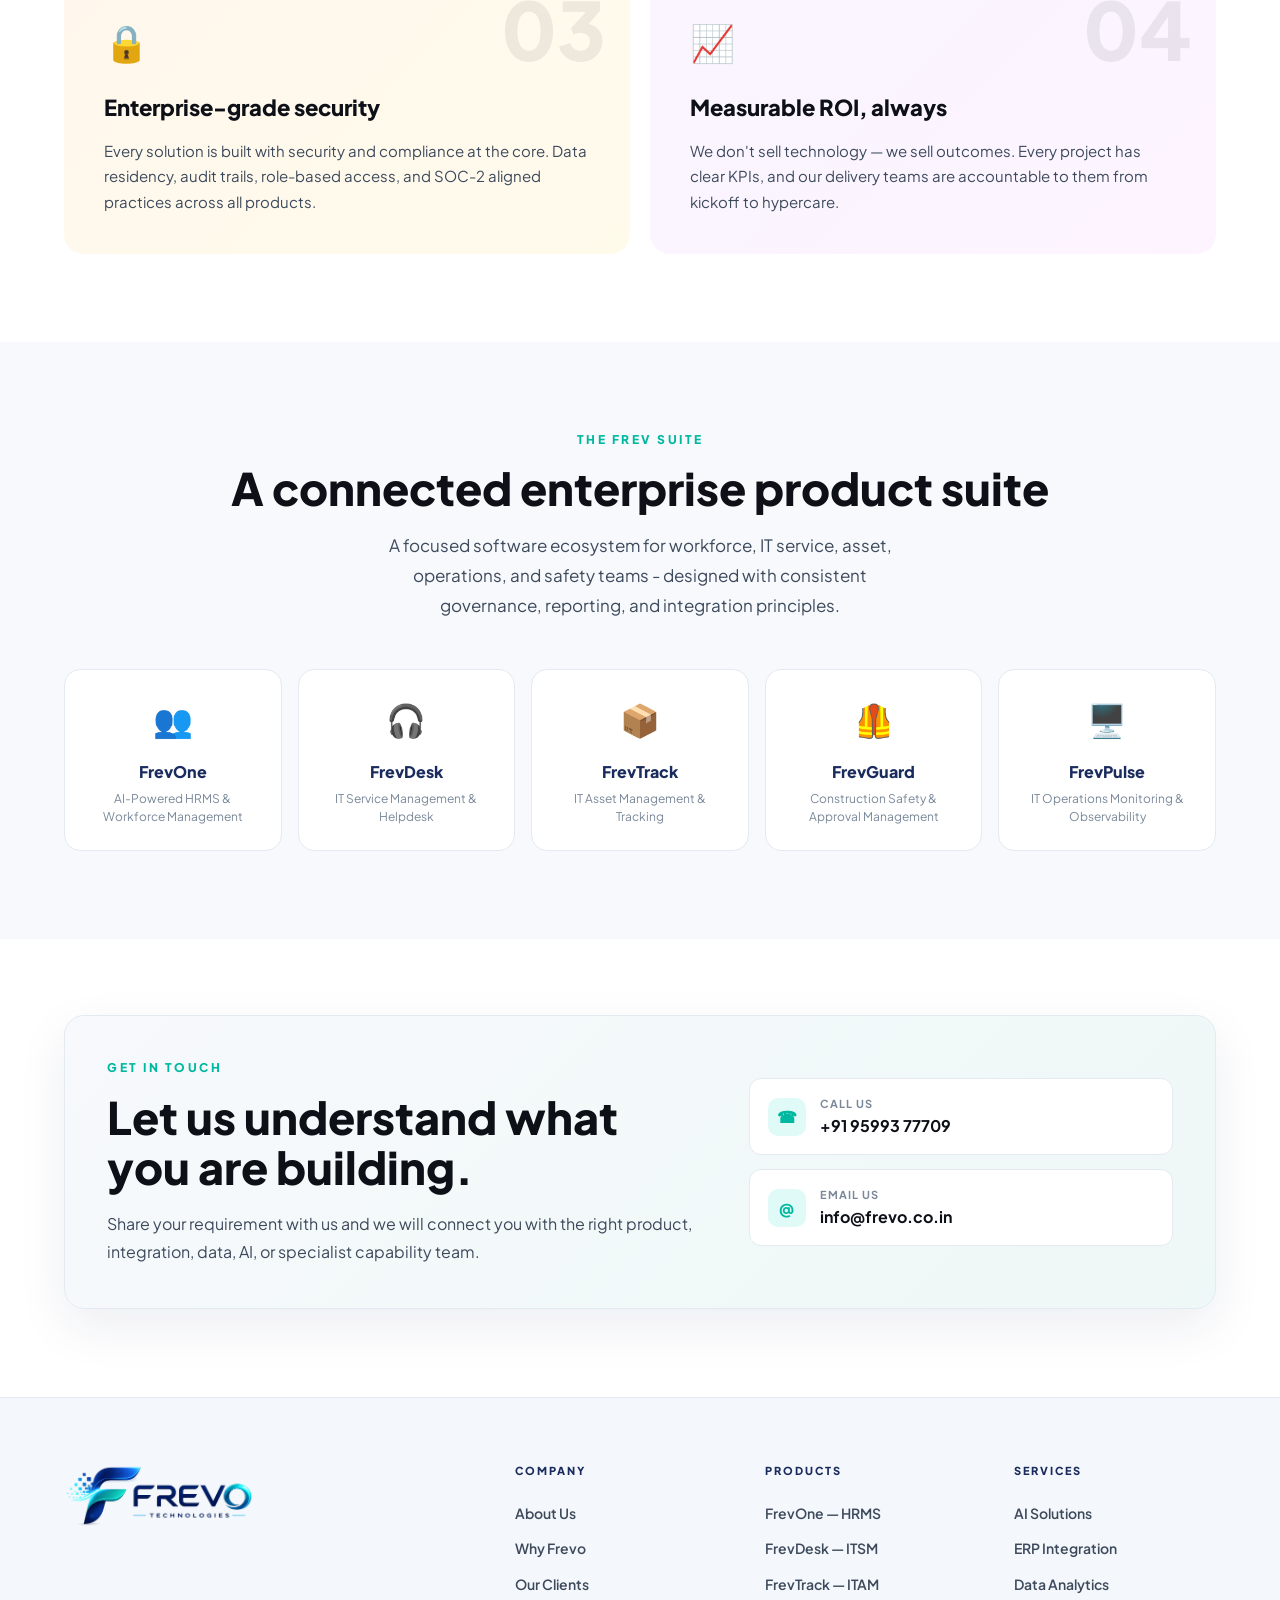
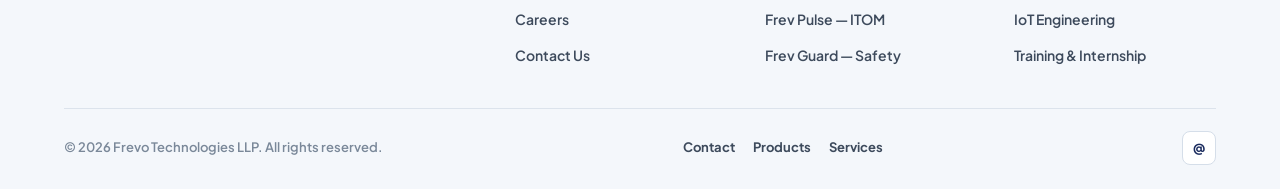
==== commit 01431f5b: "corrected menu" ====
--- a/index.html
+++ b/index.html
@@ -39,7 +39,6 @@
   <ul class="nav-links" id="nav-links">
     <li><a href="#about">About</a></li>
     <li><a href="#services">Services</a></li>
-    <li><a href="#specialist-capability">Capabilities</a></li>
     <li><a href="#frevone" title="Flagship Product"><span class="u-inline-002">Frev</span><span class="u-inline-003">One</span></a></li>
     <li><a href="https://desk.frevo.co.in" target="_blank" rel="noopener">ITSM / ITAM</a></li>
     <li><a href="#contact">Contact</a></li>
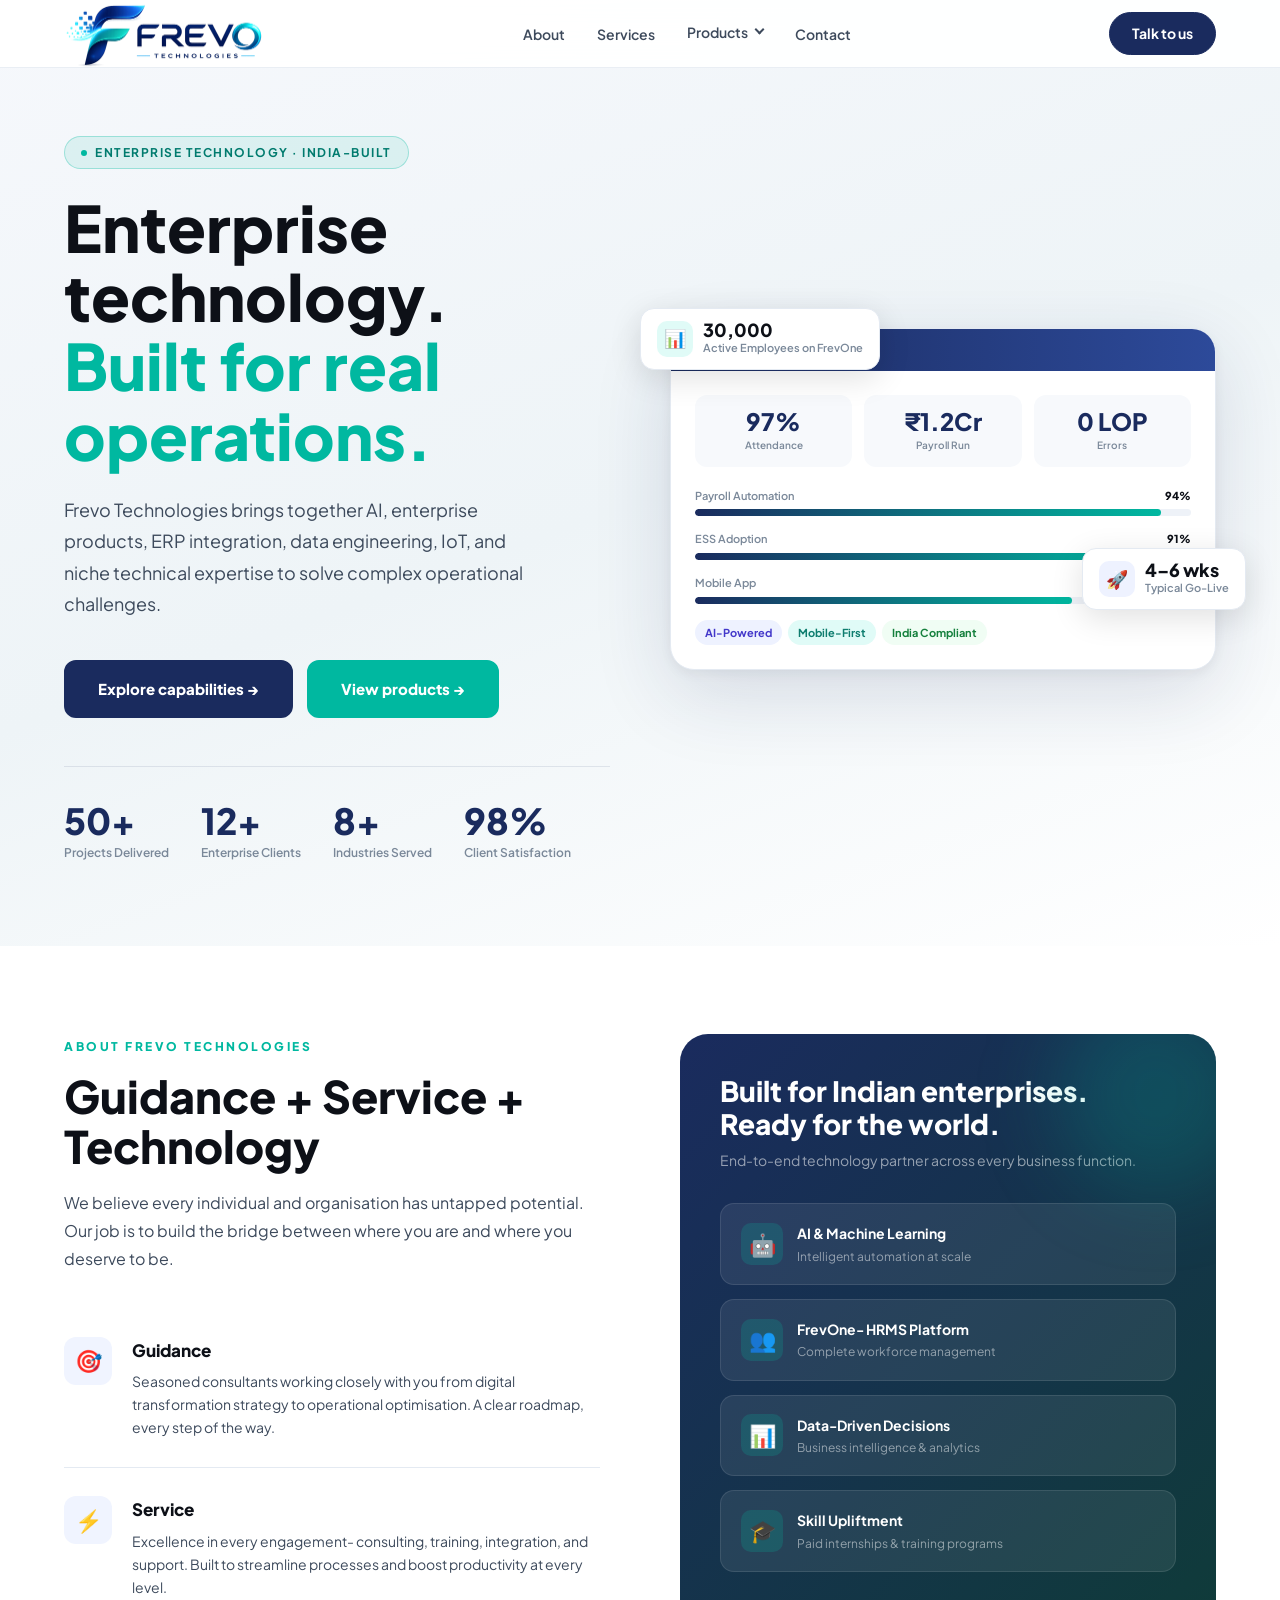
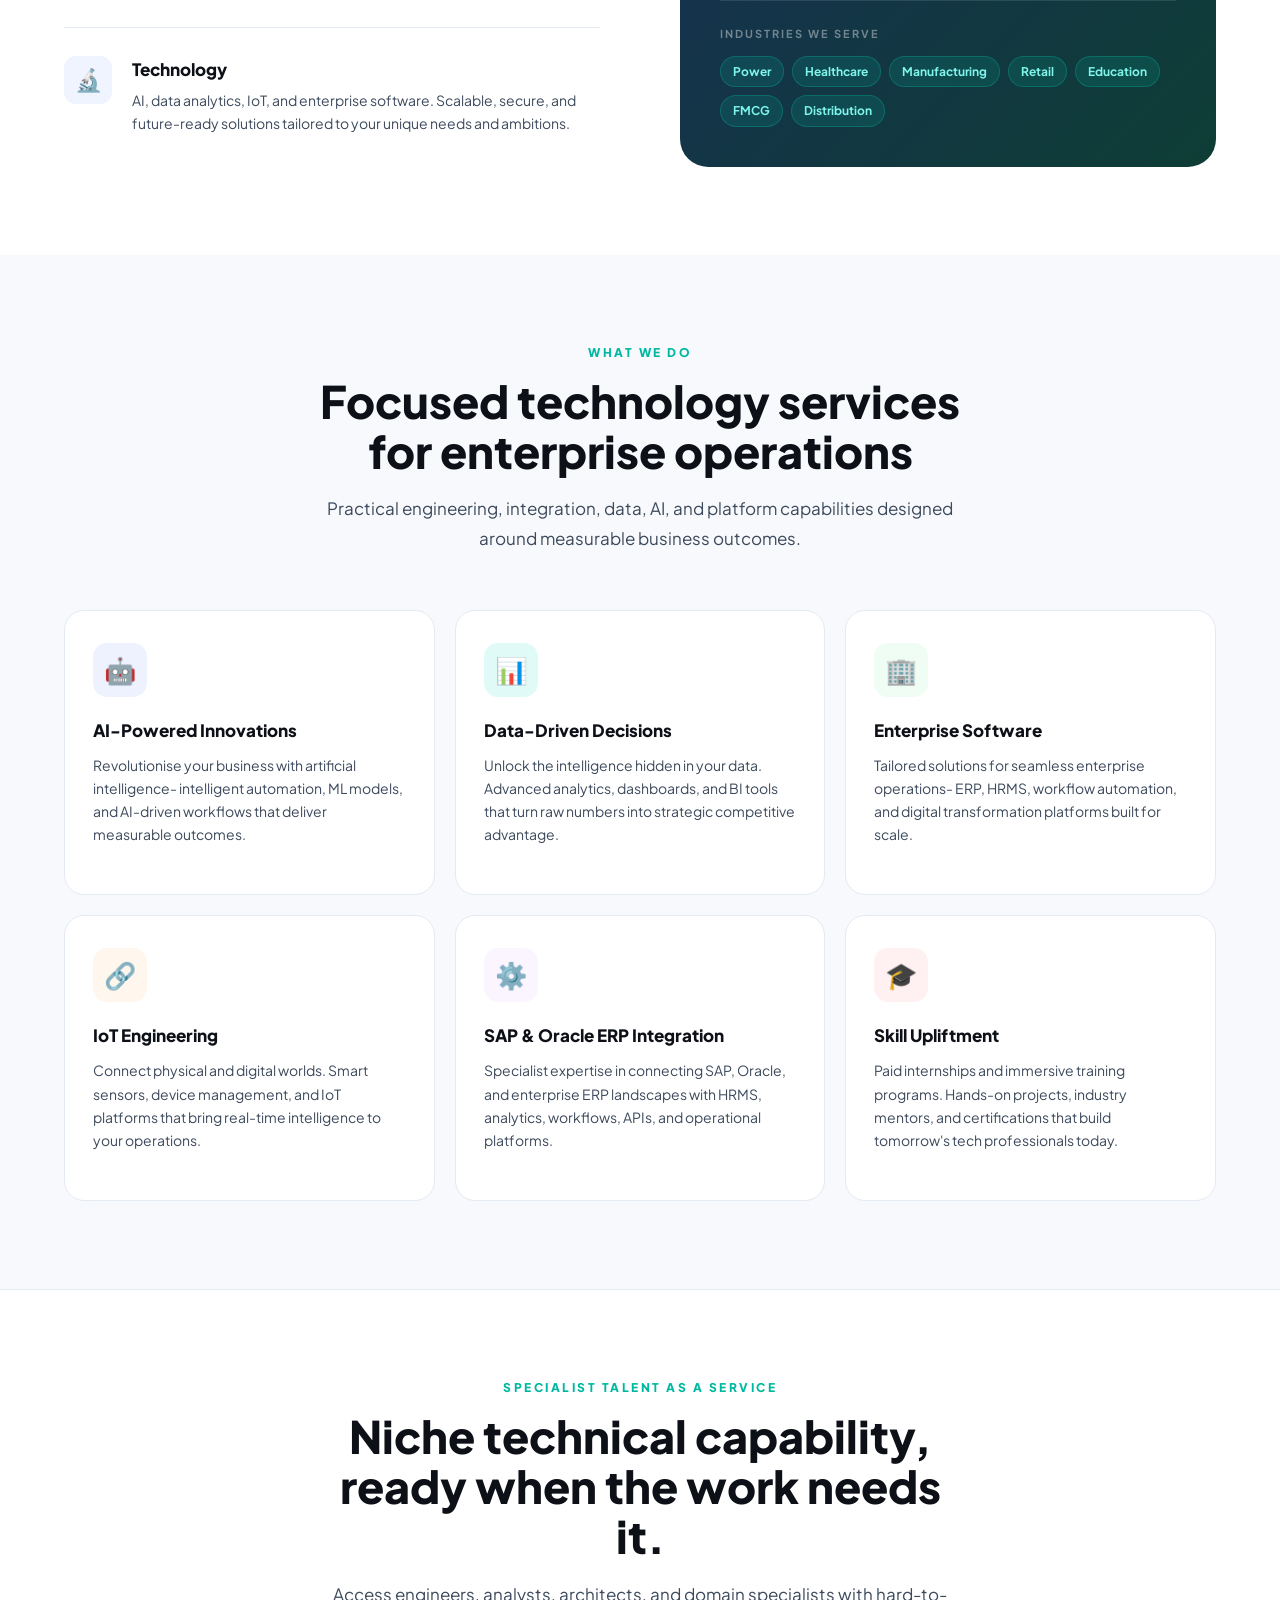
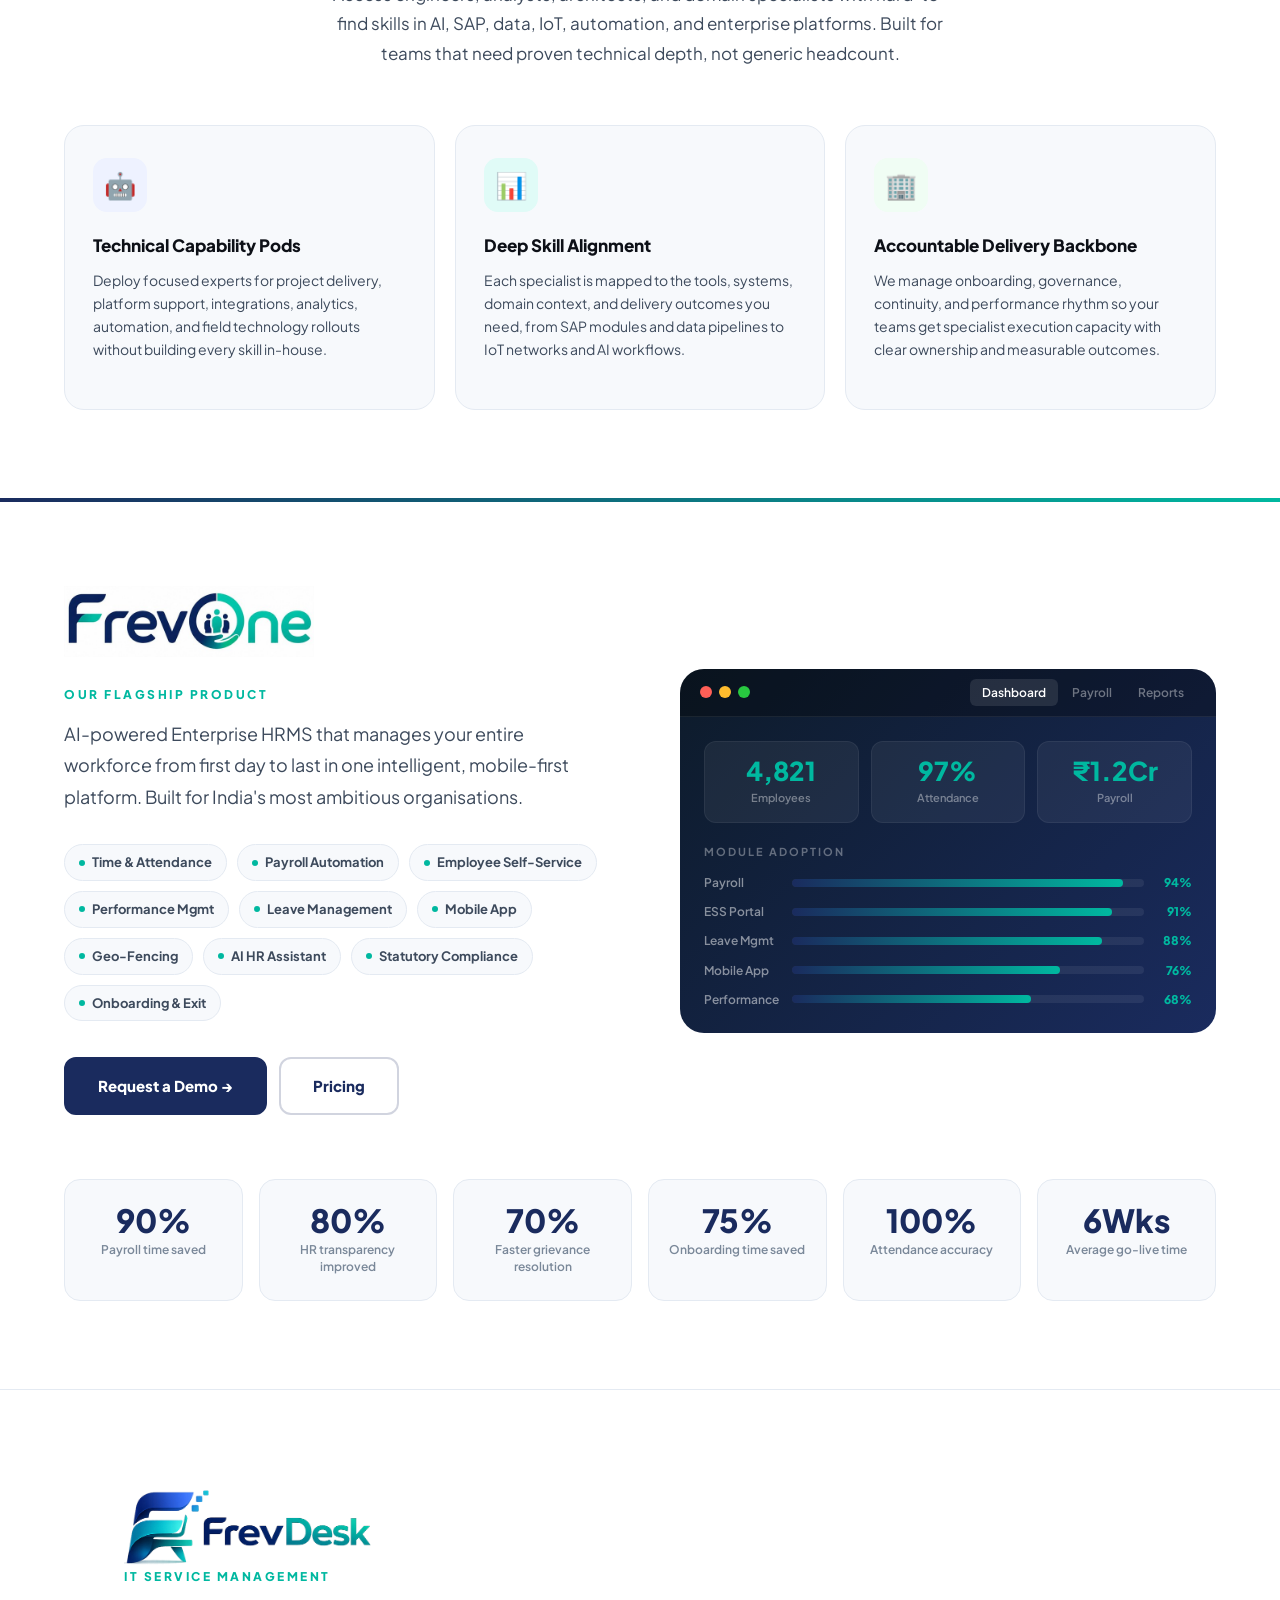
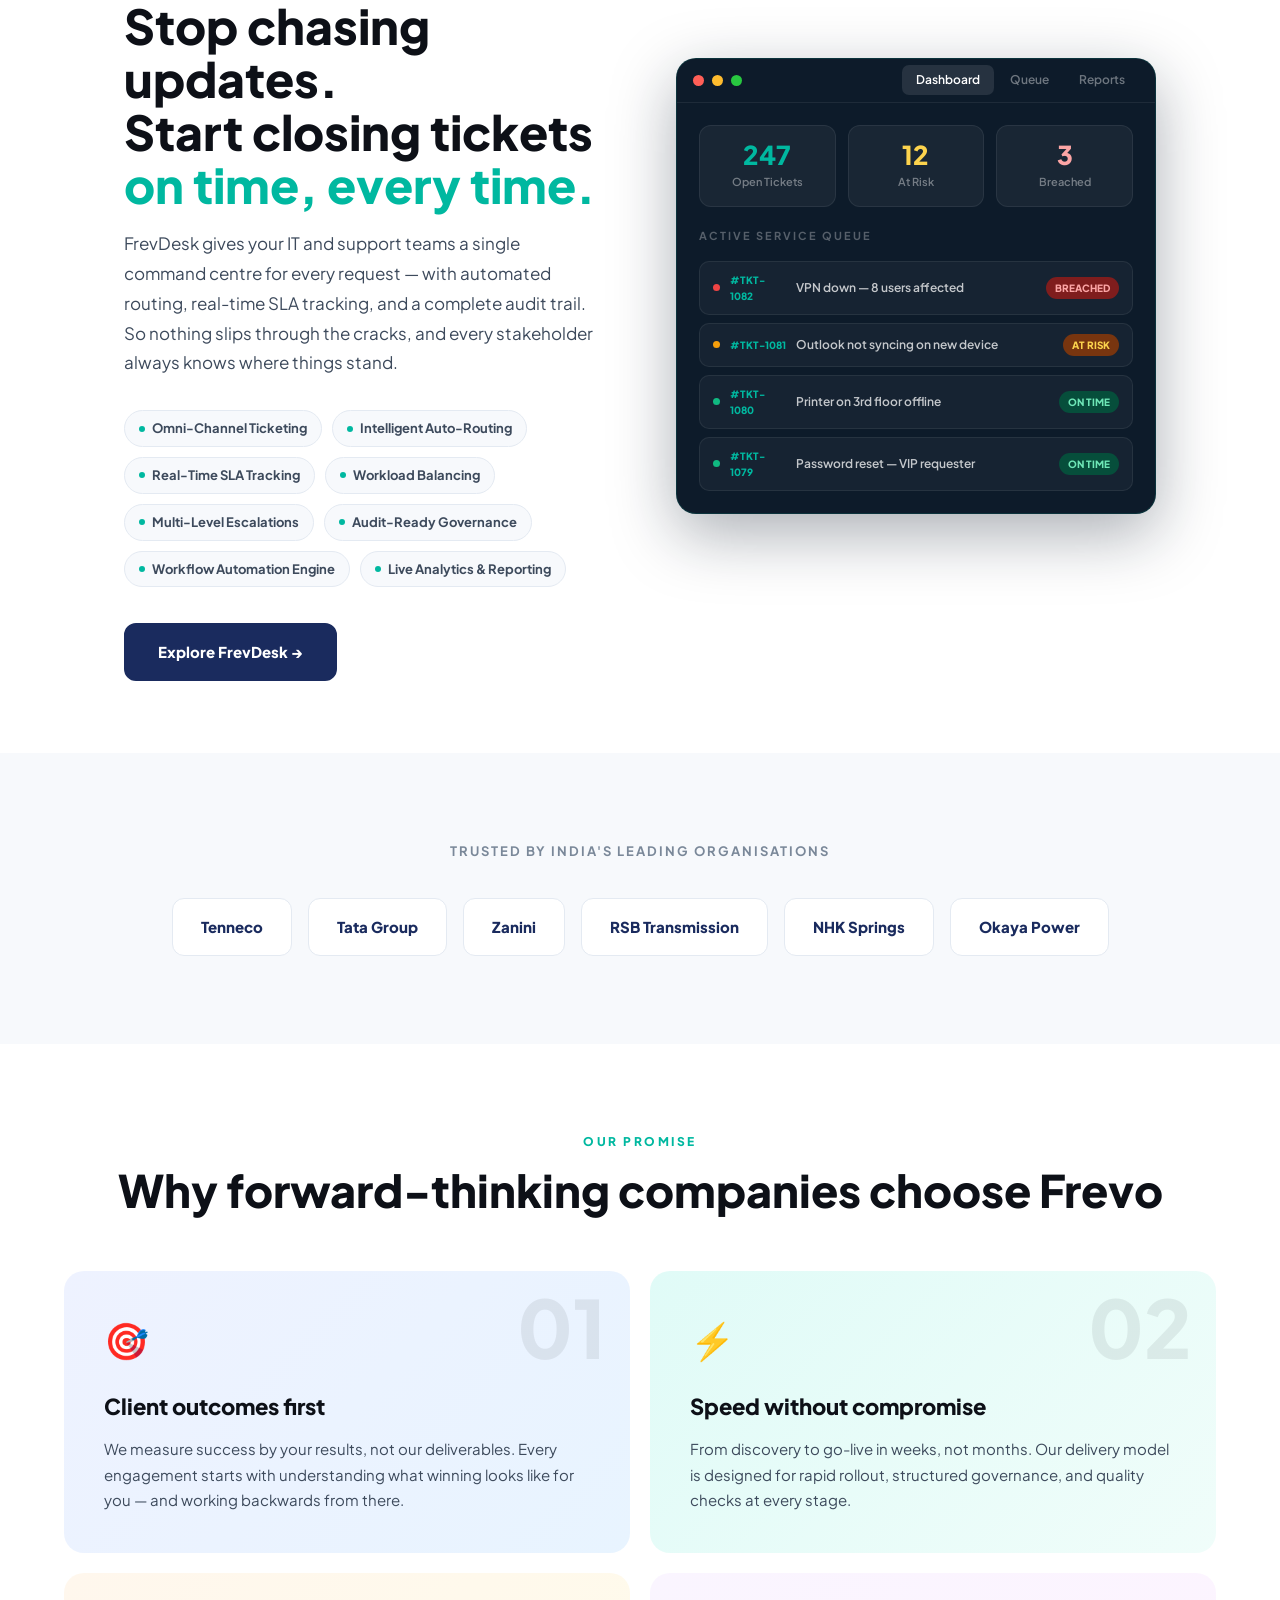
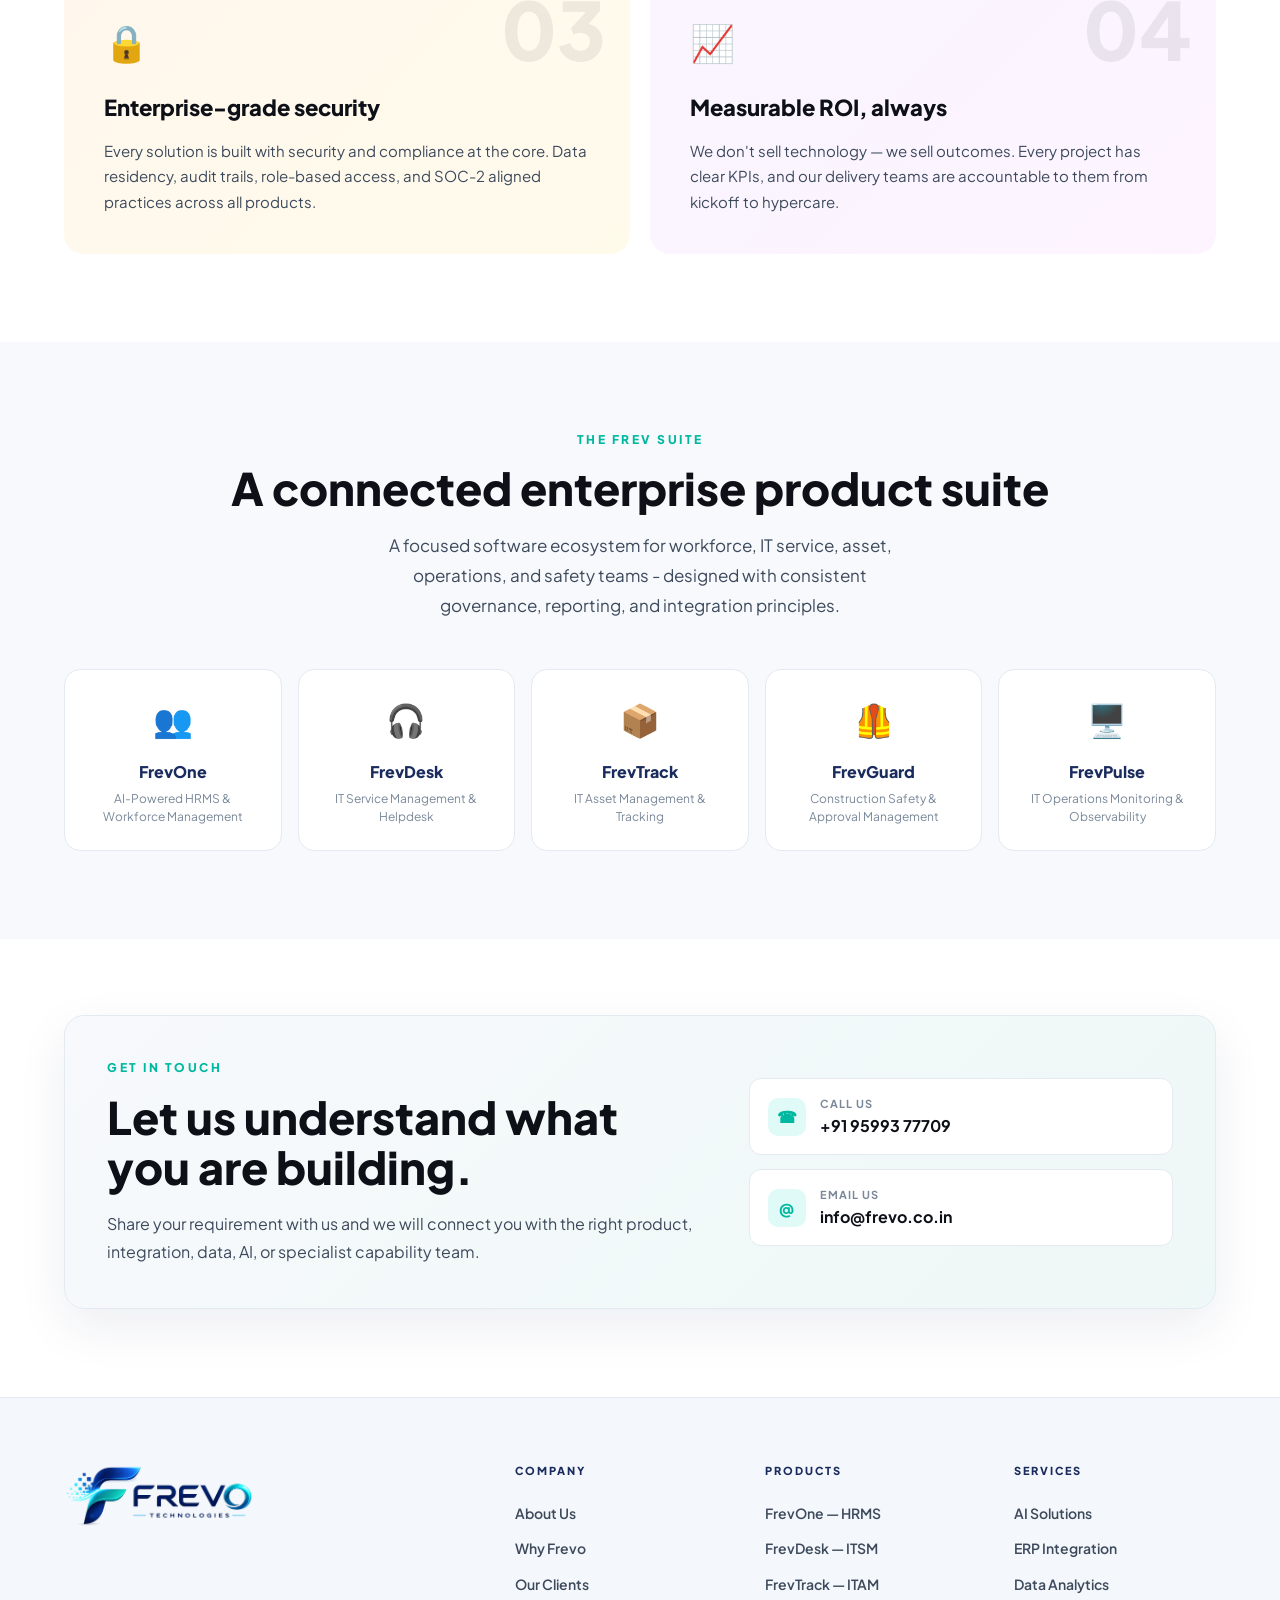
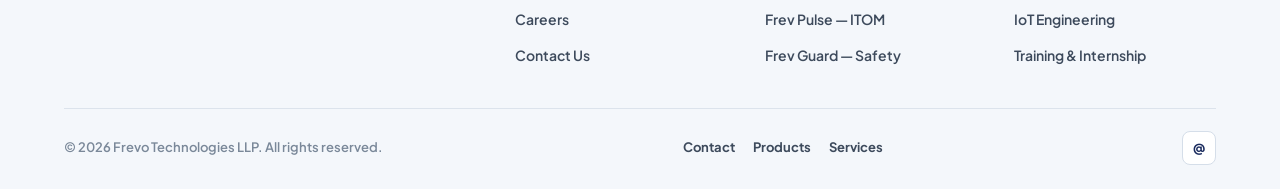
==== commit bb7810d3: "top menu corrected" ====
--- a/index.html
+++ b/index.html
@@ -39,8 +39,18 @@
   <ul class="nav-links" id="nav-links">
     <li><a href="#about">About</a></li>
     <li><a href="#services">Services</a></li>
-    <li><a href="#frevone" title="Flagship Product"><span class="u-inline-002">Frev</span><span class="u-inline-003">One</span></a></li>
-    <li><a href="https://desk.frevo.co.in" target="_blank" rel="noopener">ITSM / ITAM</a></li>
+    <li class="nav-menu">
+      <button class="nav-menu-trigger" type="button" aria-expanded="false" aria-controls="products-menu">
+        Products <span class="nav-menu-chevron" aria-hidden="true"></span>
+      </button>
+      <ul class="nav-submenu" id="products-menu">
+        <li><a class="nav-product-link" href="#frevone"><span class="nav-product-name">FrevOne</span><span class="nav-product-desc">HRMS & workforce management</span></a></li>
+        <li><a class="nav-product-link" href="#frevdesk"><span class="nav-product-name">FrevDesk</span><span class="nav-product-desc">IT service management</span></a></li>
+        <li><a class="nav-product-link" href="#suite"><span class="nav-product-name">FrevTrack</span><span class="nav-product-desc">IT asset management</span></a></li>
+        <li><a class="nav-product-link" href="#suite"><span class="nav-product-name">FrevGuard</span><span class="nav-product-desc">Safety & approval management</span></a></li>
+        <li><a class="nav-product-link" href="#suite"><span class="nav-product-name">FrevPulse</span><span class="nav-product-desc">IT operations monitoring</span></a></li>
+      </ul>
+    </li>
     <li><a href="#contact">Contact</a></li>
   </ul>
   <div class="nav-right">
--- a/styles.css
+++ b/styles.css
@@ -42,6 +42,18 @@
 .nav-links{display:flex;gap:32px;list-style:none}
 .nav-links a{font-size:14px;font-weight:600;color:var(--body-text);transition:color .2s}
 .nav-links a:hover{color:var(--navy)}
+.nav-menu{position:relative}
+.nav-menu-trigger{border:0;background:transparent;color:var(--body-text);font-size:14px;font-weight:600;display:flex;align-items:center;gap:8px;cursor:pointer;transition:color .2s}
+.nav-menu-trigger:hover,.nav-menu-trigger[aria-expanded="true"]{color:var(--navy)}
+.nav-menu-chevron{width:7px;height:7px;border-right:2px solid currentColor;border-bottom:2px solid currentColor;transform:translateY(-2px) rotate(45deg);transition:transform .2s}
+.nav-menu-trigger[aria-expanded="true"] .nav-menu-chevron{transform:translateY(2px) rotate(225deg)}
+.nav-submenu{position:absolute;top:calc(100% + 18px);left:-18px;width:292px;padding:8px;display:none;list-style:none;background:var(--white);border:1px solid var(--border);border-radius:8px;box-shadow:0 18px 46px rgba(26,43,94,.14)}
+.nav-submenu.open{display:block}
+.nav-links .nav-product-link{display:block;padding:11px 12px;border-radius:6px}
+.nav-links .nav-product-link:hover{background:var(--bg)}
+.nav-product-name,.nav-product-desc{display:block}
+.nav-product-name{font-size:13px;font-weight:800;color:var(--navy)}
+.nav-product-desc{font-size:11px;font-weight:500;color:var(--muted);margin-top:2px}
 .nav-right{display:flex;gap:12px;align-items:center}
 .nav-btn{padding:9px 22px;border-radius:99px;font-size:14px;font-weight:700;cursor:pointer;transition:all .2s;font-family:var(--f)}
 .nav-btn-ghost{background:transparent;border:1.5px solid var(--border);color:var(--body-text)}
@@ -321,6 +333,9 @@
   nav .nav-links{display:none;position:absolute;top:68px;left:0;right:0;padding:18px 5% 24px;background:var(--white);border-bottom:1px solid var(--border);box-shadow:0 16px 30px rgba(26,43,94,.1);flex-direction:column;align-items:stretch;gap:0}
   nav .nav-links.open{display:flex}
   .nav-links a{display:block;padding:12px 0}
+  .nav-menu-trigger{width:100%;justify-content:space-between;padding:12px 0}
+  .nav-submenu{position:static;width:100%;margin:2px 0 10px;padding:6px;box-shadow:none;background:var(--bg)}
+  .nav-links .nav-product-link{padding:10px 12px}
   .nav-toggle{display:flex}
   .why-grid{grid-template-columns:1fr}
 }
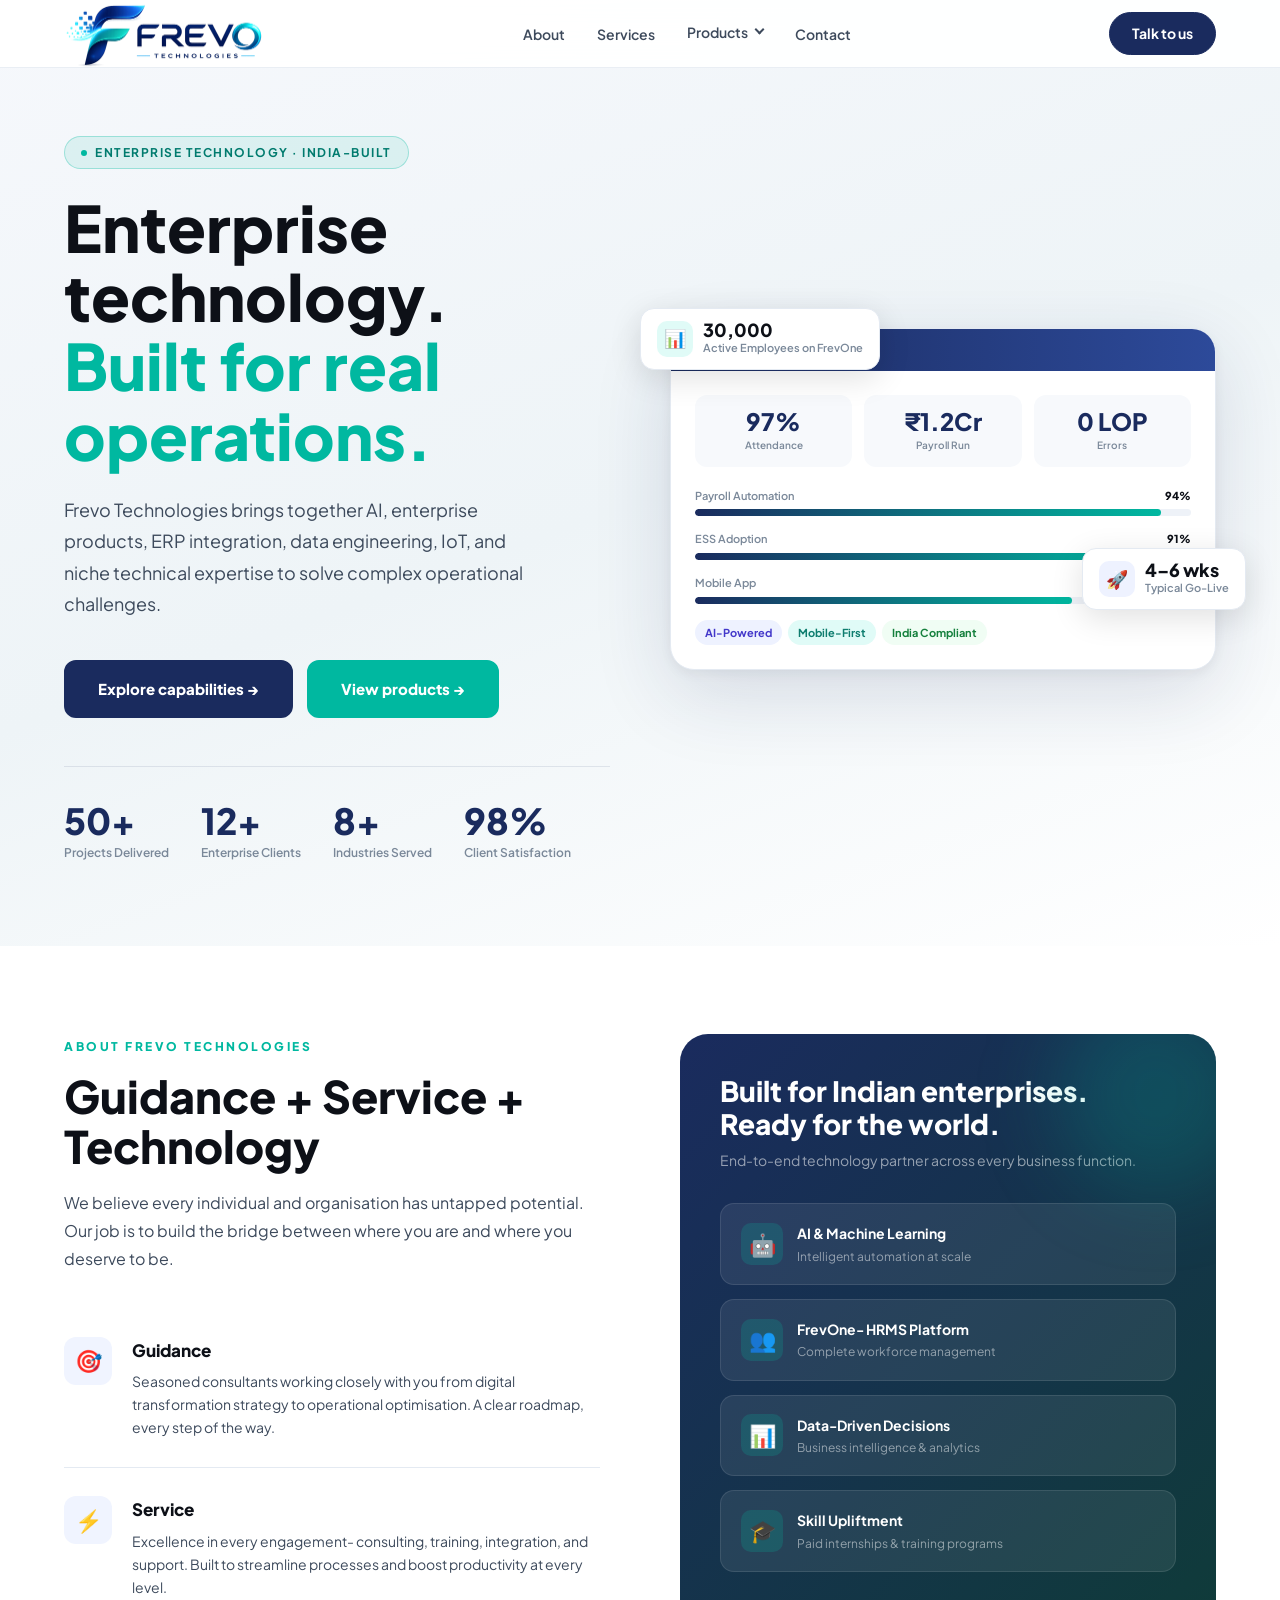
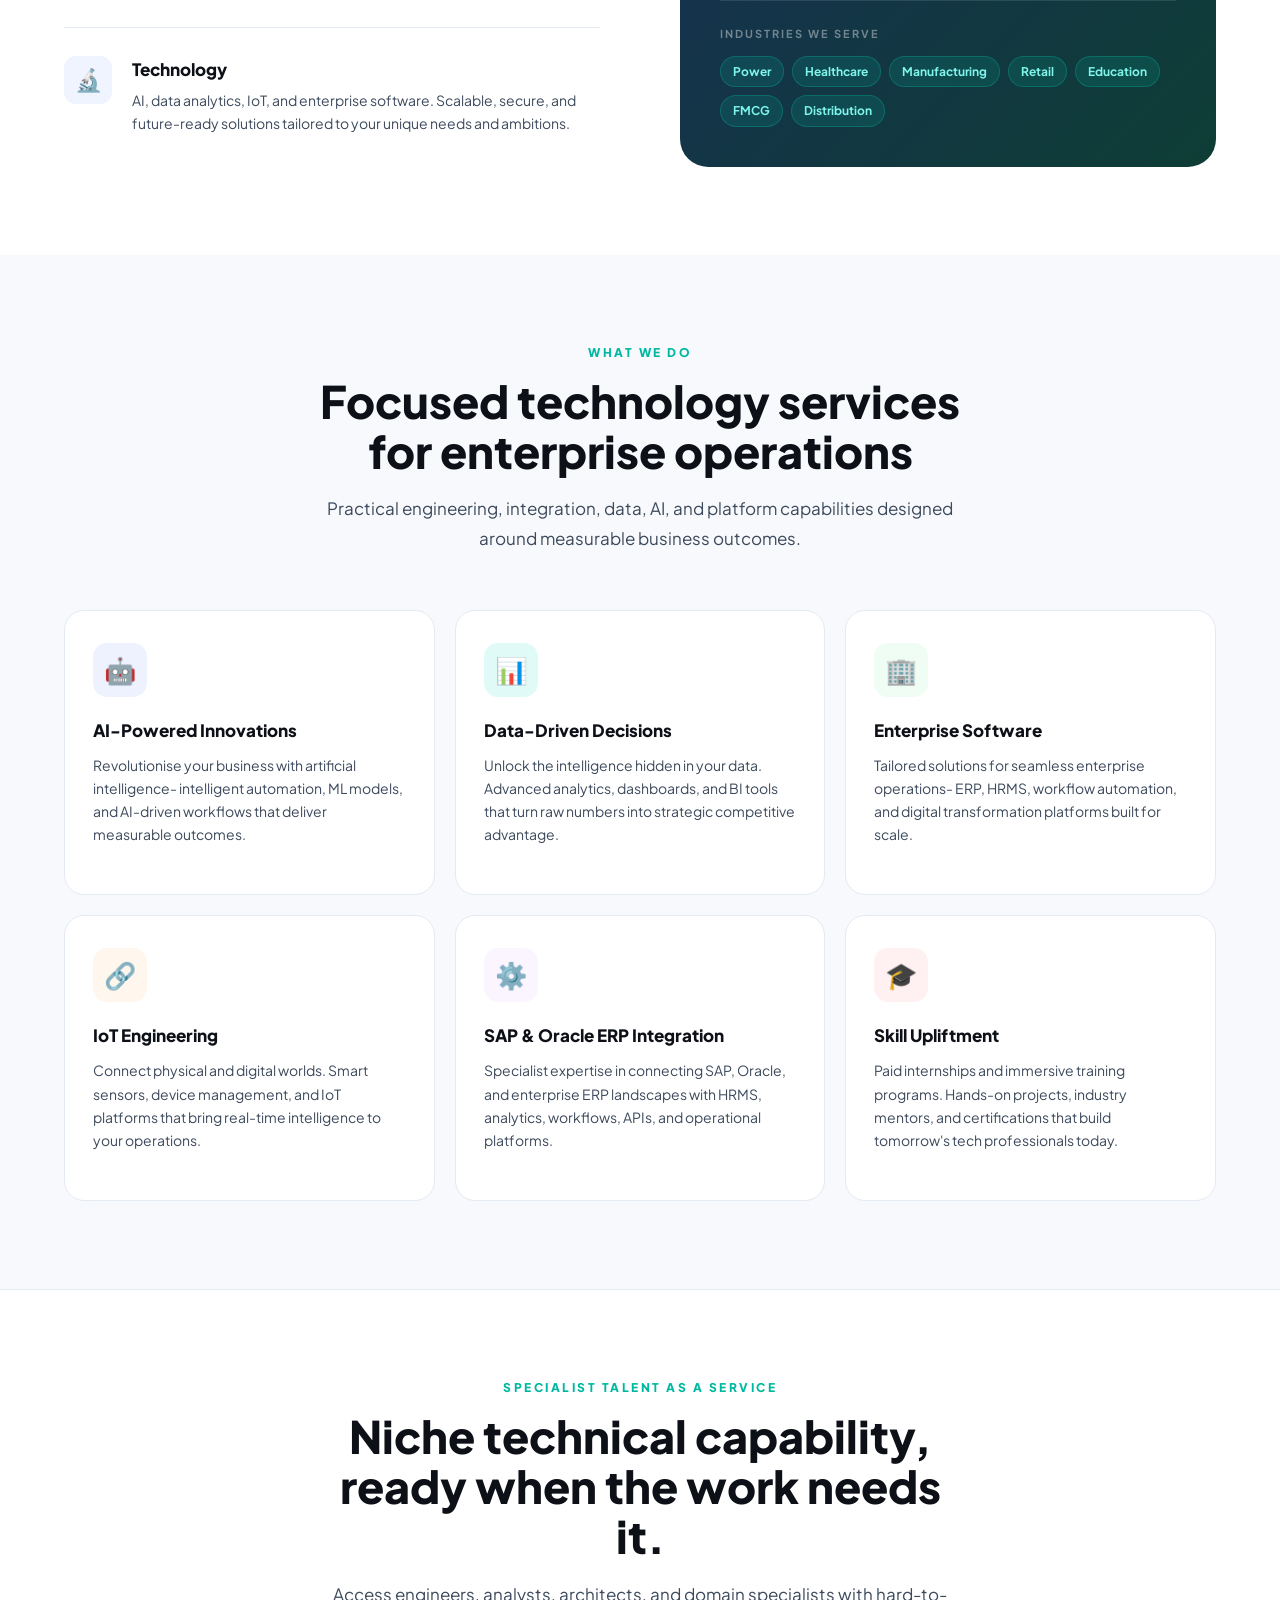
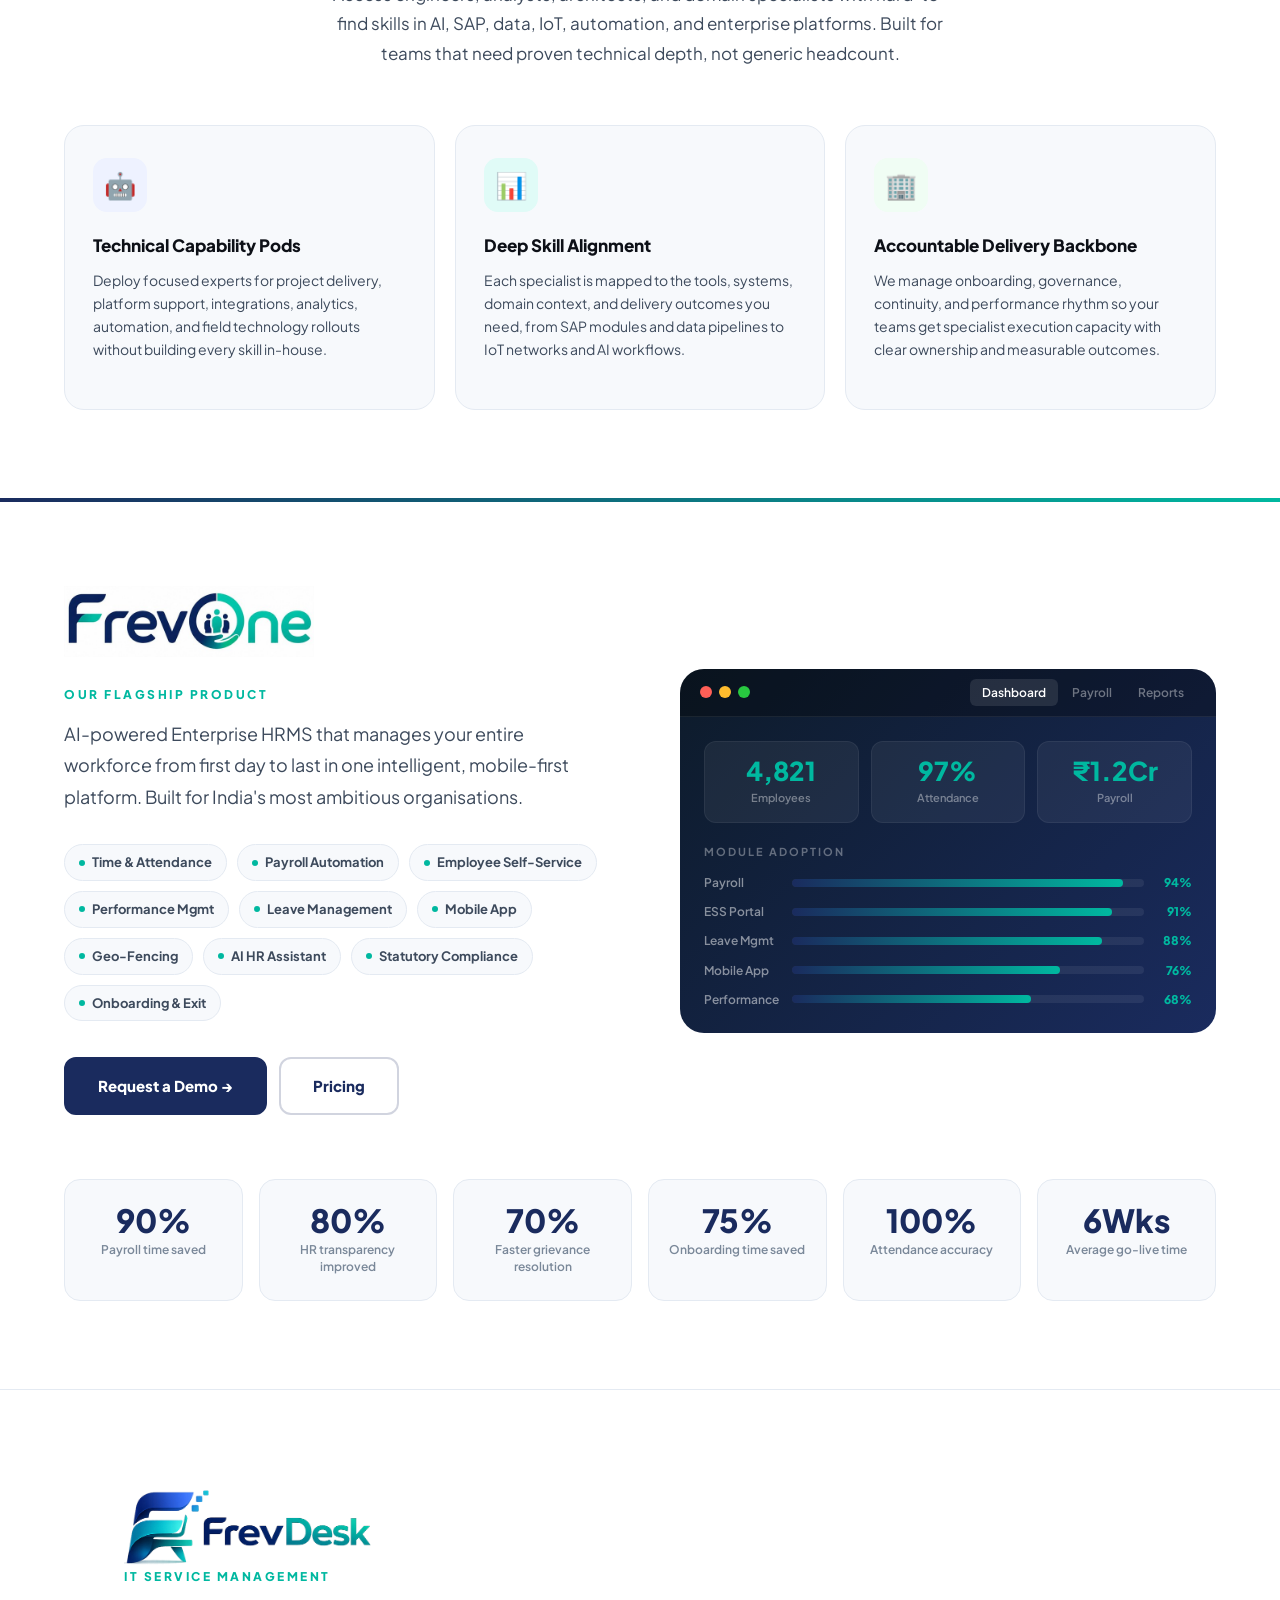
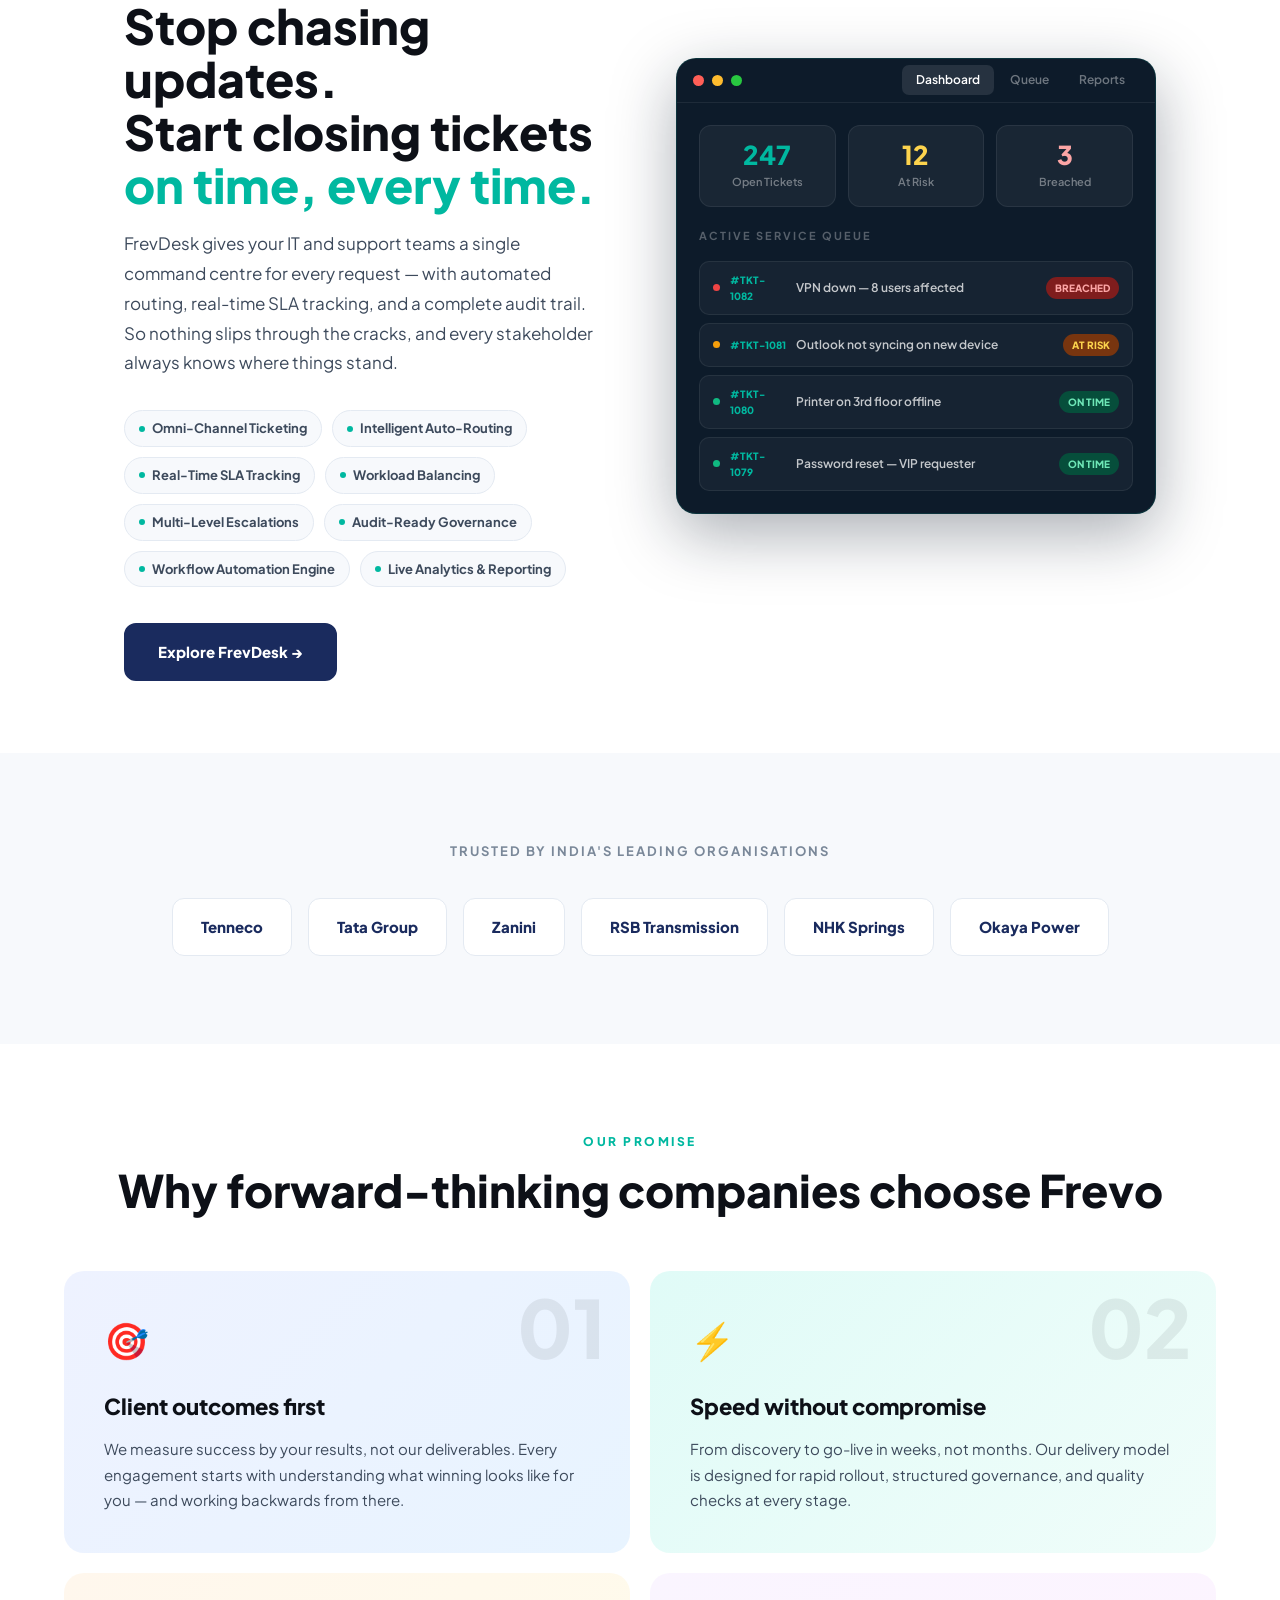
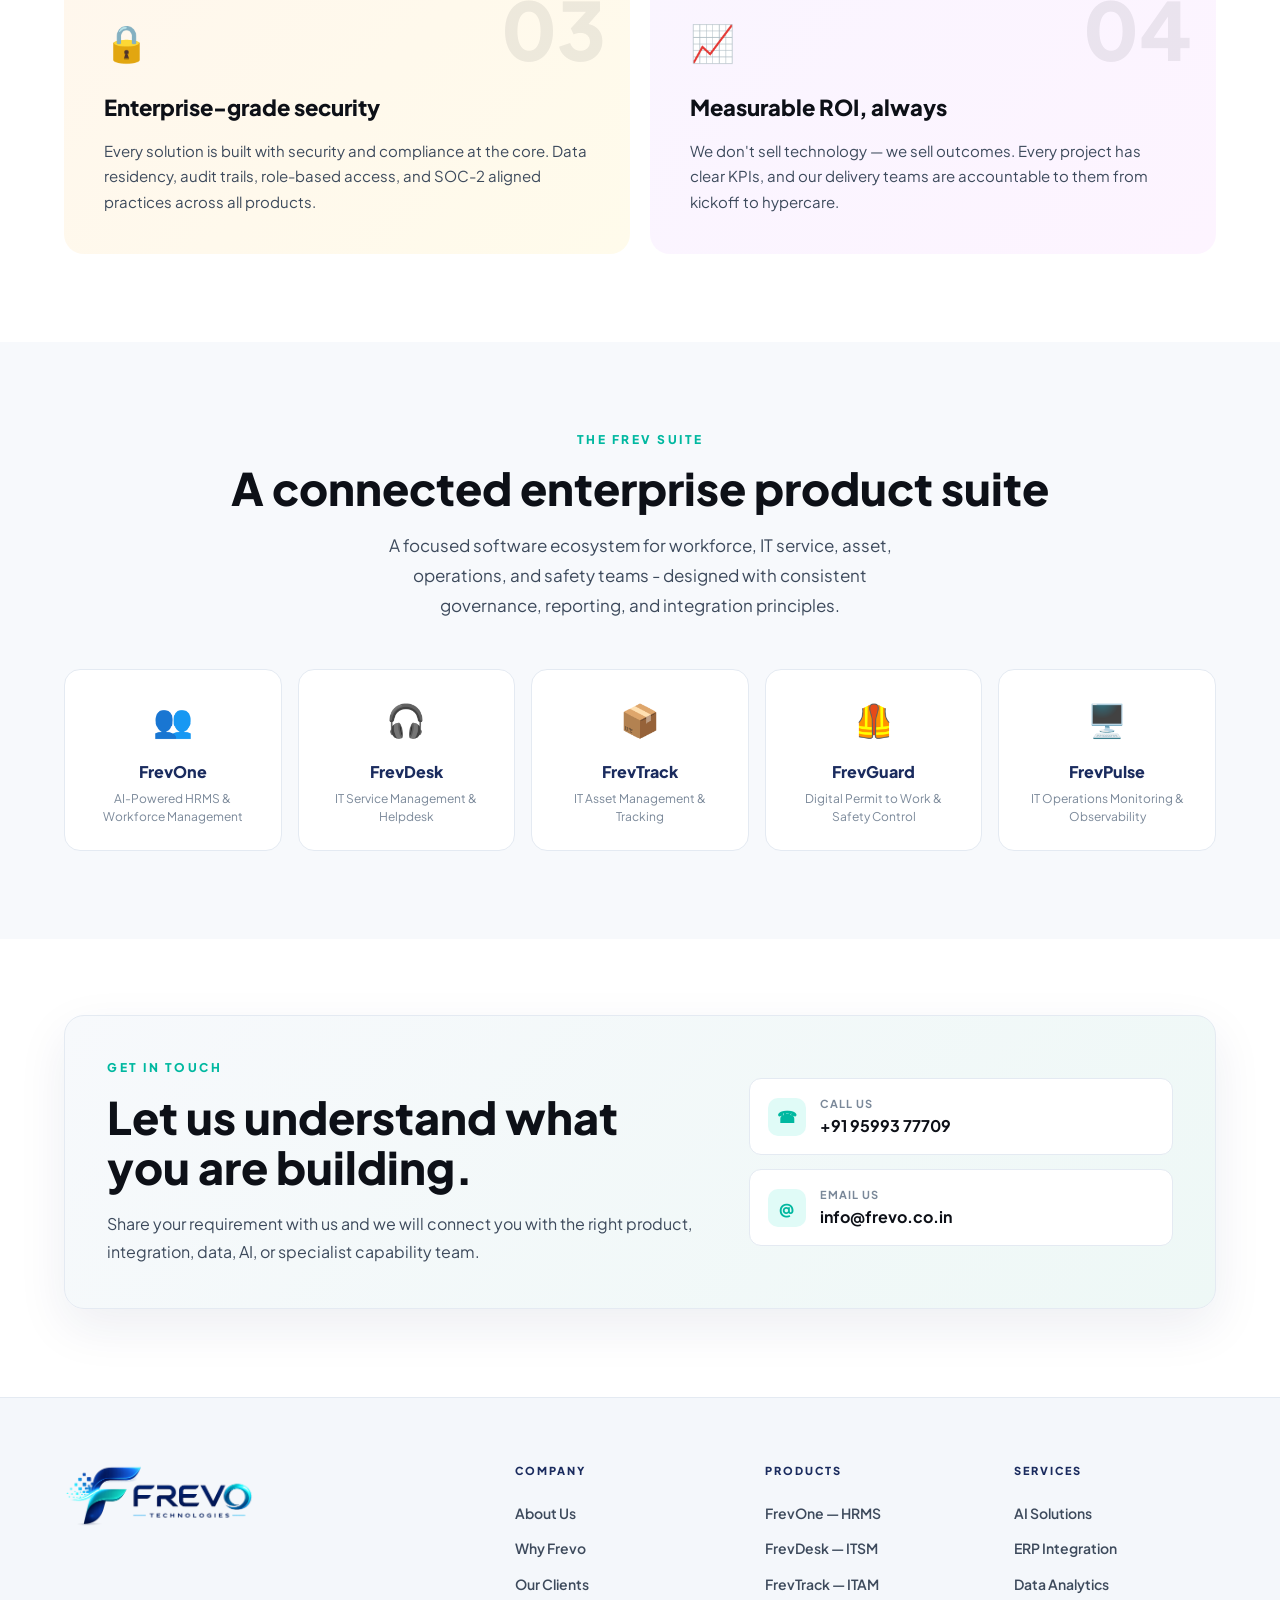
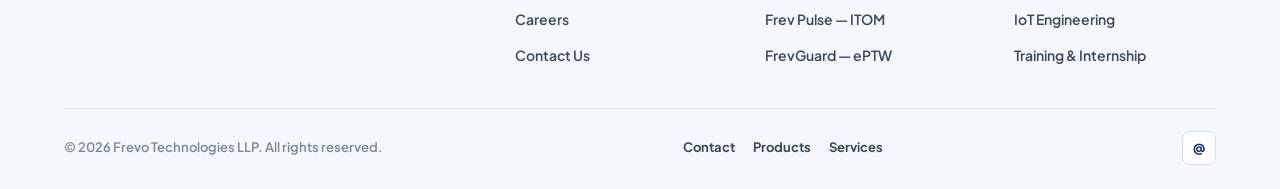
==== commit 6dae2108: "Added FrevGaurd Page" ====
--- a/index.html
+++ b/index.html
@@ -47,7 +47,7 @@
         <li><a class="nav-product-link" href="#frevone"><span class="nav-product-name">FrevOne</span><span class="nav-product-desc">HRMS & workforce management</span></a></li>
         <li><a class="nav-product-link" href="#frevdesk"><span class="nav-product-name">FrevDesk</span><span class="nav-product-desc">IT service management</span></a></li>
         <li><a class="nav-product-link" href="#suite"><span class="nav-product-name">FrevTrack</span><span class="nav-product-desc">IT asset management</span></a></li>
-        <li><a class="nav-product-link" href="#suite"><span class="nav-product-name">FrevGuard</span><span class="nav-product-desc">Safety & approval management</span></a></li>
+        <li><a class="nav-product-link" href="frevguard.html"><span class="nav-product-name">FrevGuard</span><span class="nav-product-desc">Permit to work & safety control</span></a></li>
         <li><a class="nav-product-link" href="#suite"><span class="nav-product-name">FrevPulse</span><span class="nav-product-desc">IT operations monitoring</span></a></li>
       </ul>
     </li>
@@ -496,11 +496,11 @@
         <div class="suite-desc">IT Asset Management & Tracking</div>
         <!-- <span class="suite-link-label">Product website →</span> -->
       </a>
-       <div class="suite-card sr d5">
+       <a class="suite-card suite-card-link sr d5" href="frevguard.html" aria-label="Explore FrevGuard digital permit to work">
         <div class="suite-icon">🦺</div>
         <div class="suite-name">FrevGuard</div>
-        <div class="suite-desc">Construction Safety & Approval Management</div>
-      </div>
+        <div class="suite-desc">Digital Permit to Work & Safety Control</div>
+      </a>
       <div class="suite-card sr d4">
         <div class="suite-icon">🖥️</div>
         <div class="suite-name">FrevPulse</div>
@@ -559,7 +559,7 @@
           <li><a href="https://desk.frevo.co.in" target="_blank" rel="noopener">FrevDesk — ITSM</a></li>
           <li><a href="https://desk.frevo.co.in" target="_blank" rel="noopener">FrevTrack — ITAM</a></li>
           <li><a href="#suite">Frev Pulse — ITOM</a></li>
-          <li><a href="#suite">Frev Guard — Safety</a></li>
+          <li><a href="frevguard.html">FrevGuard — ePTW</a></li>
         </ul>
       </div>
       <div class="ft-col">
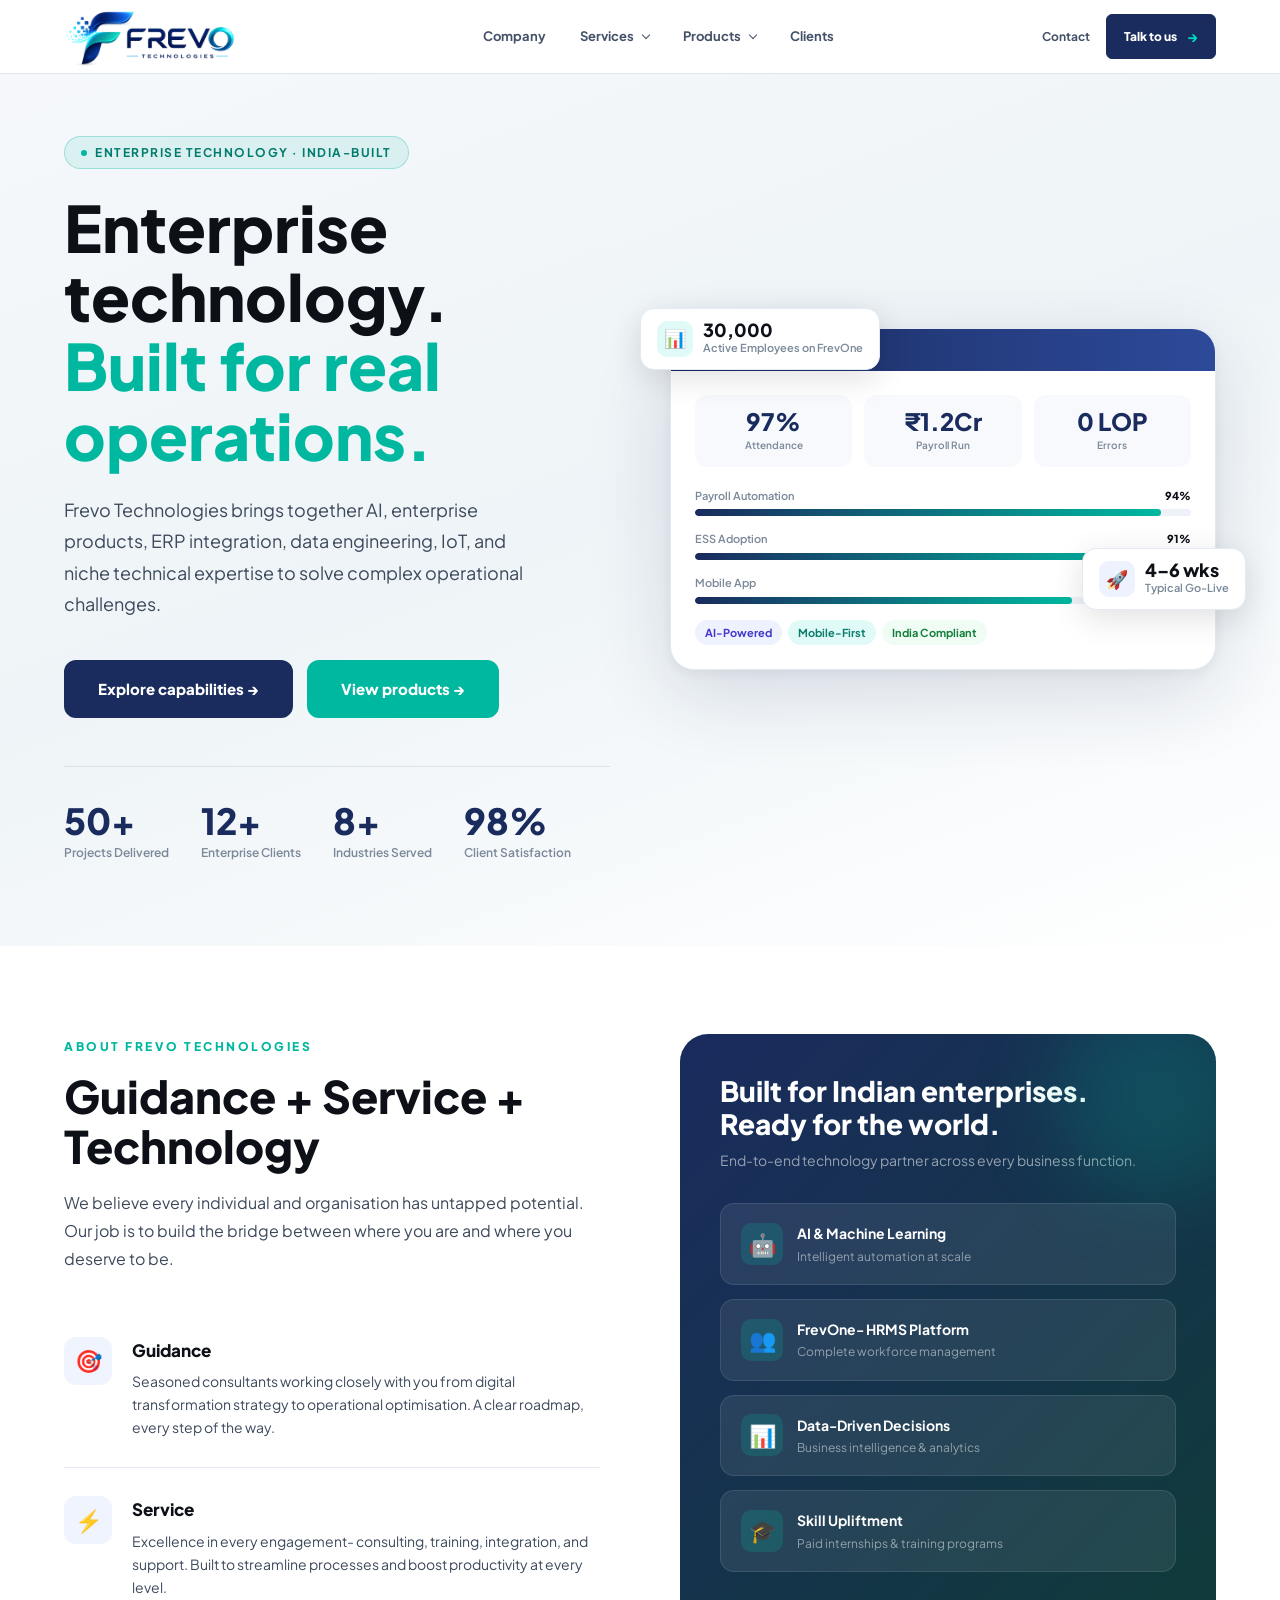
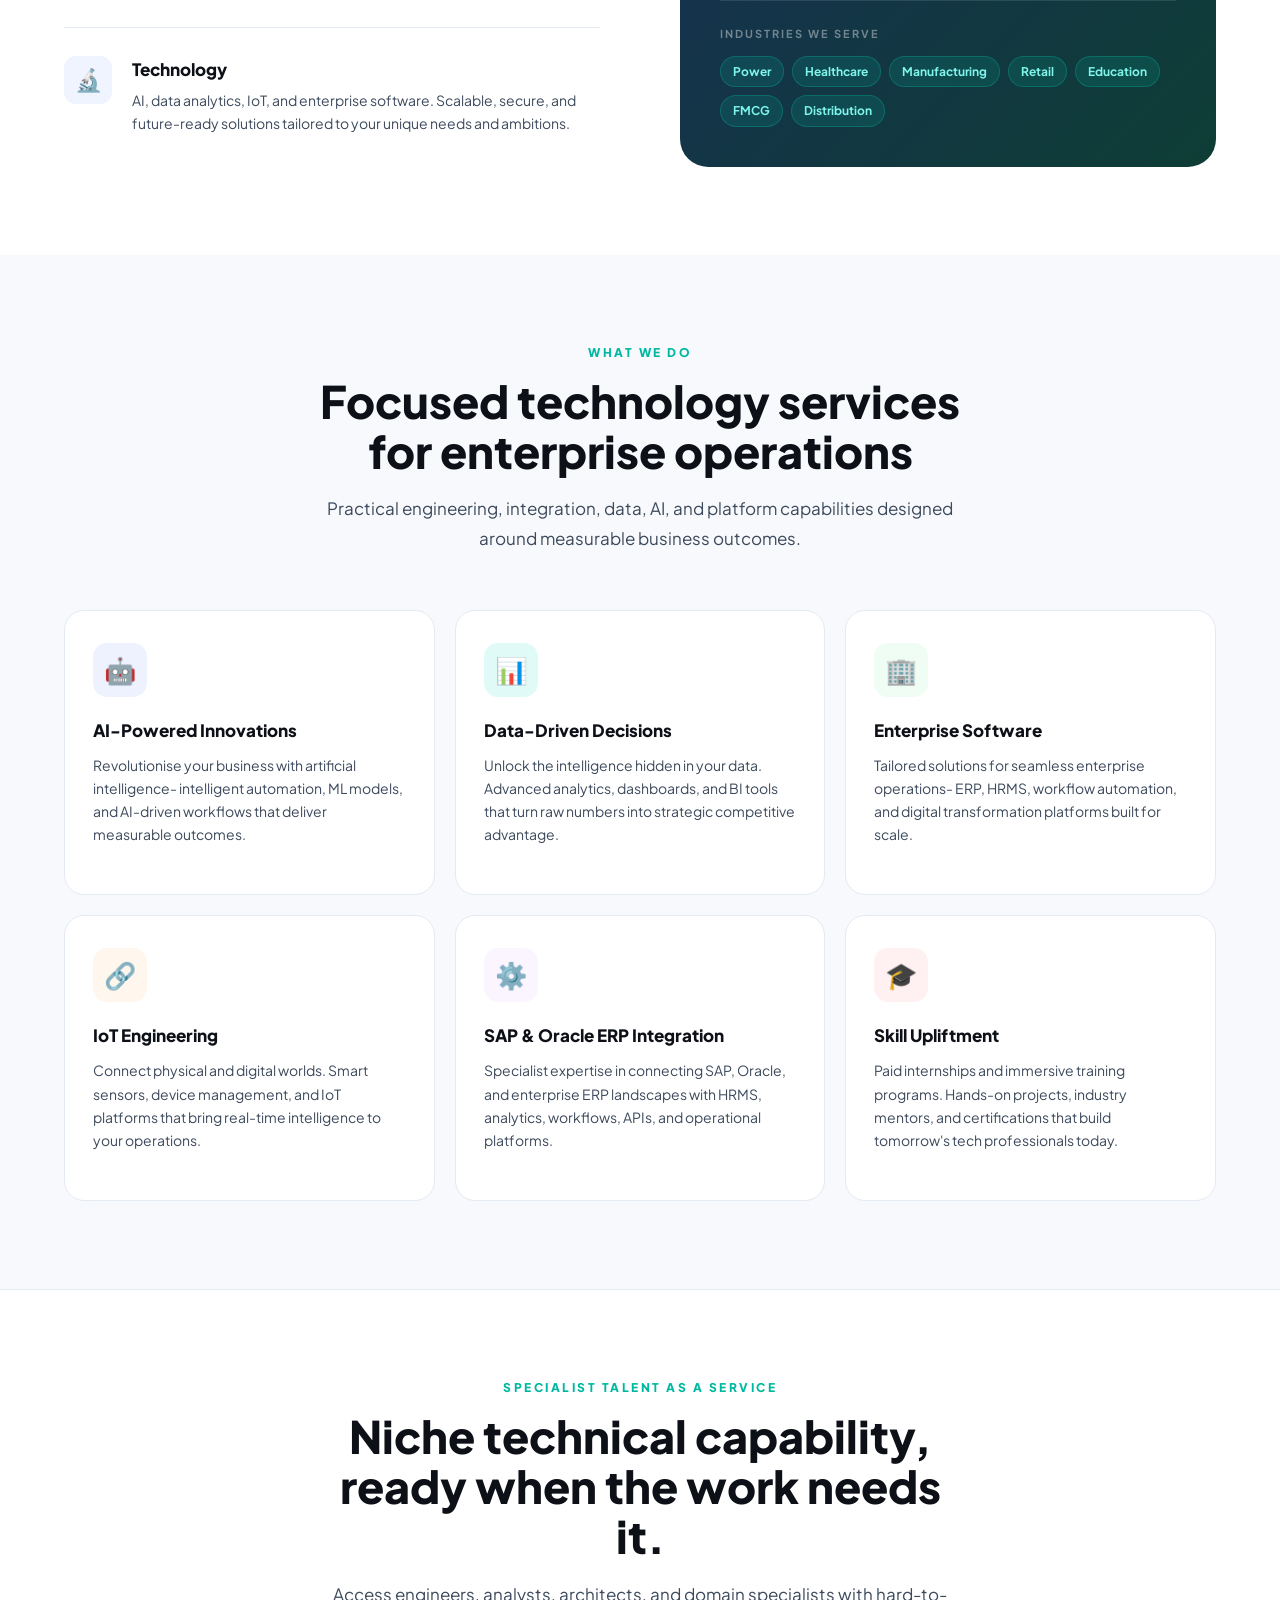
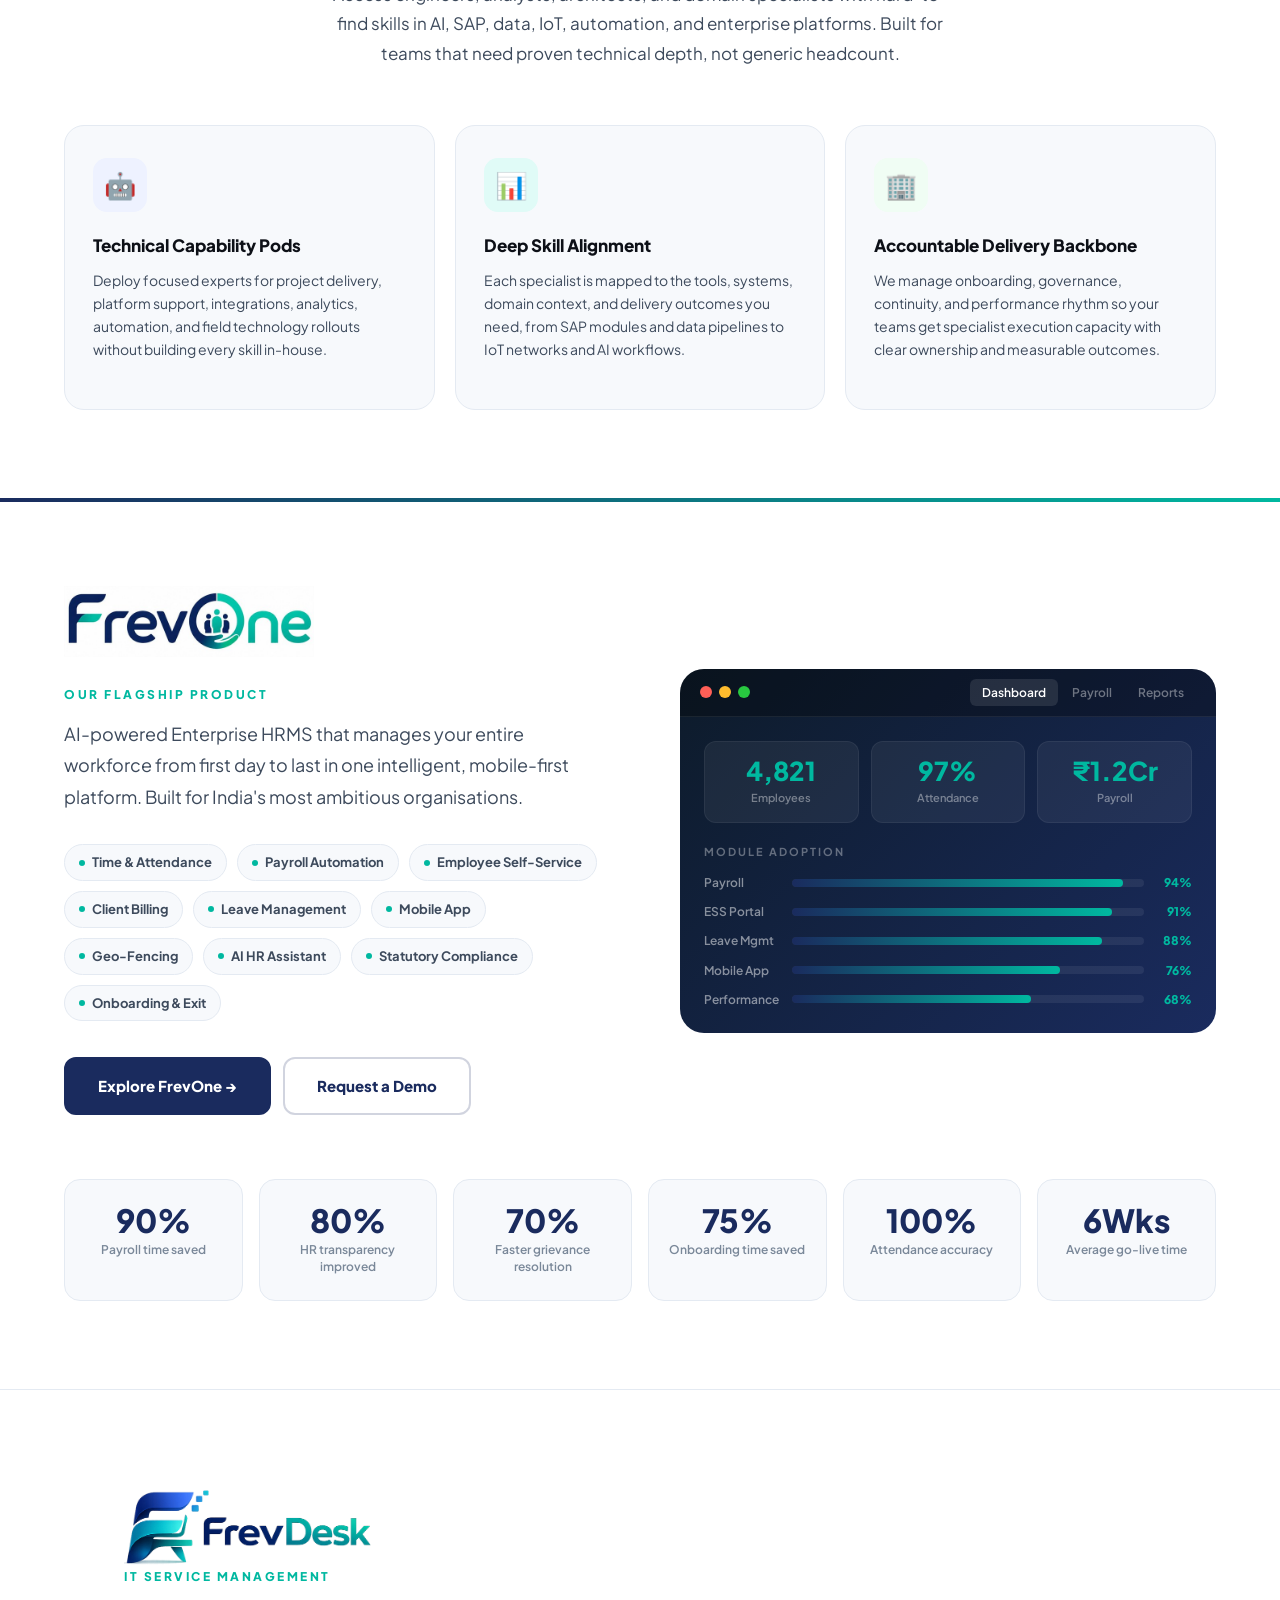
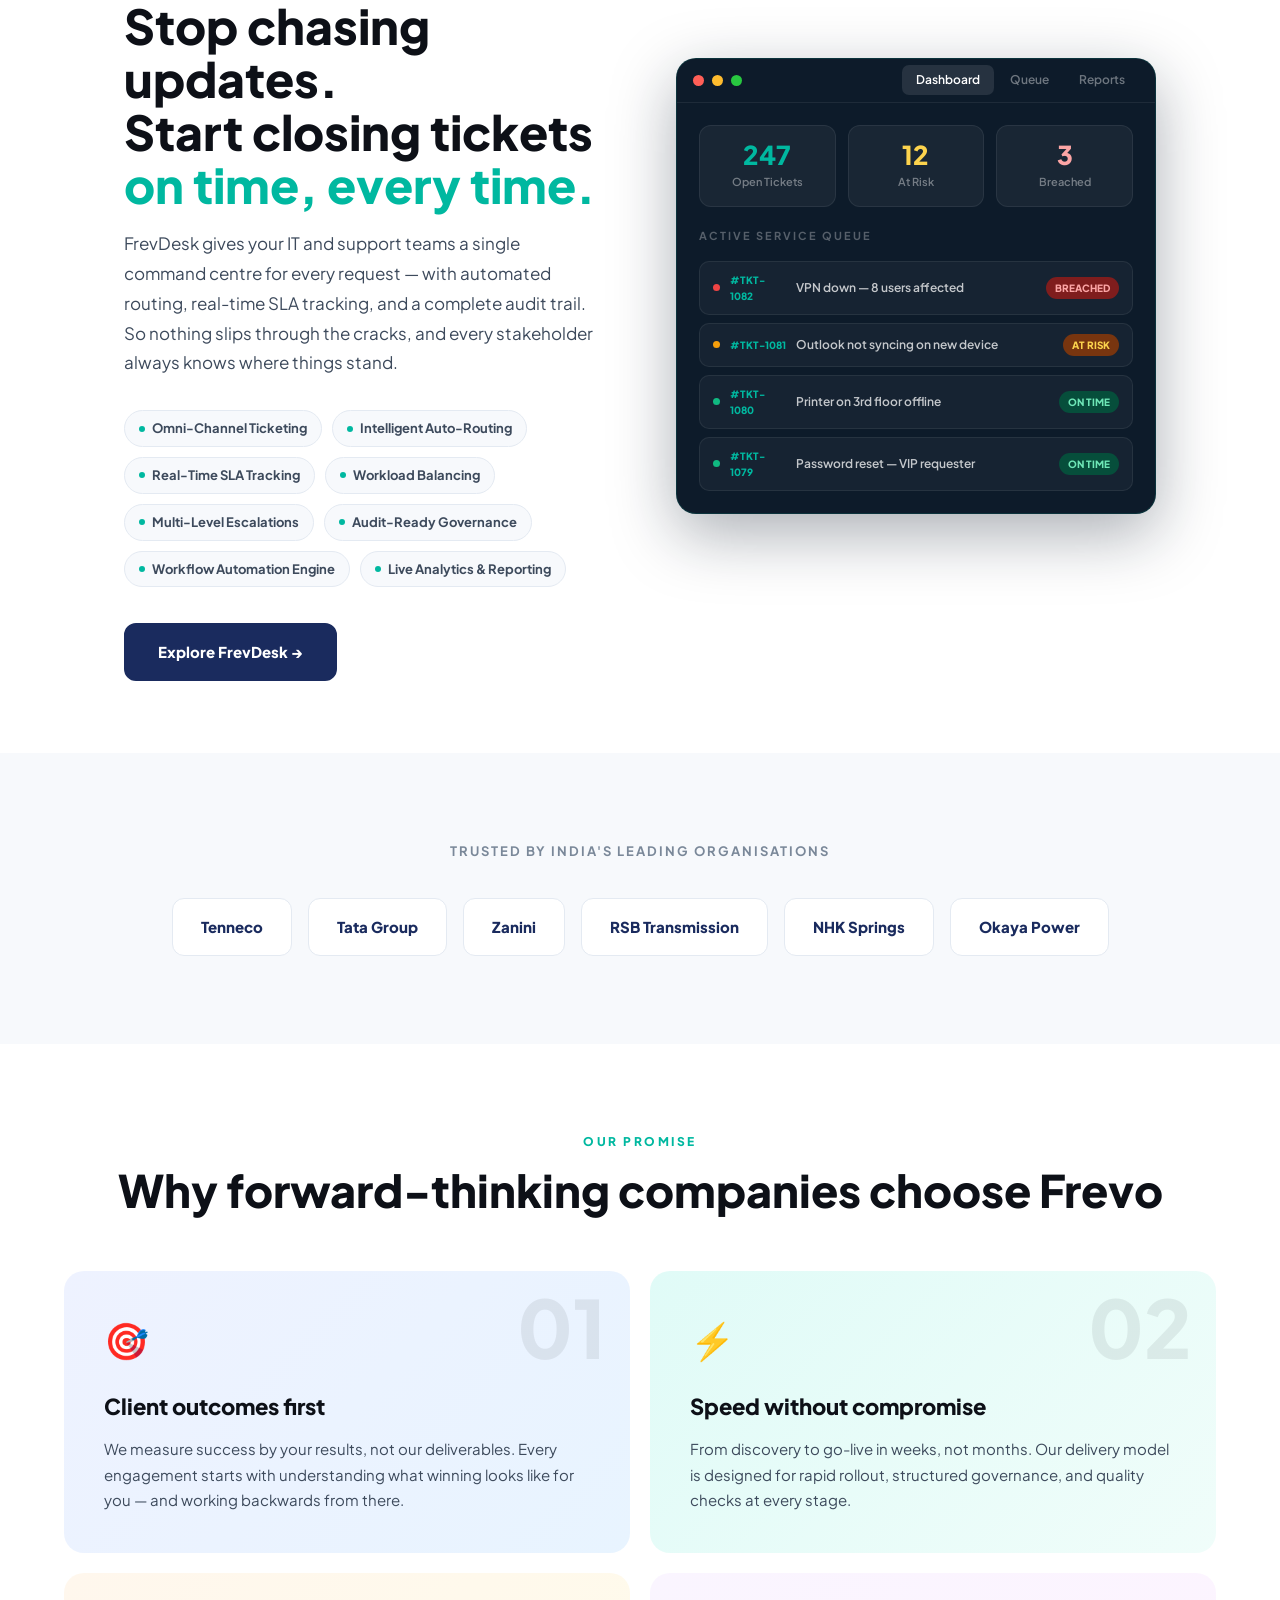
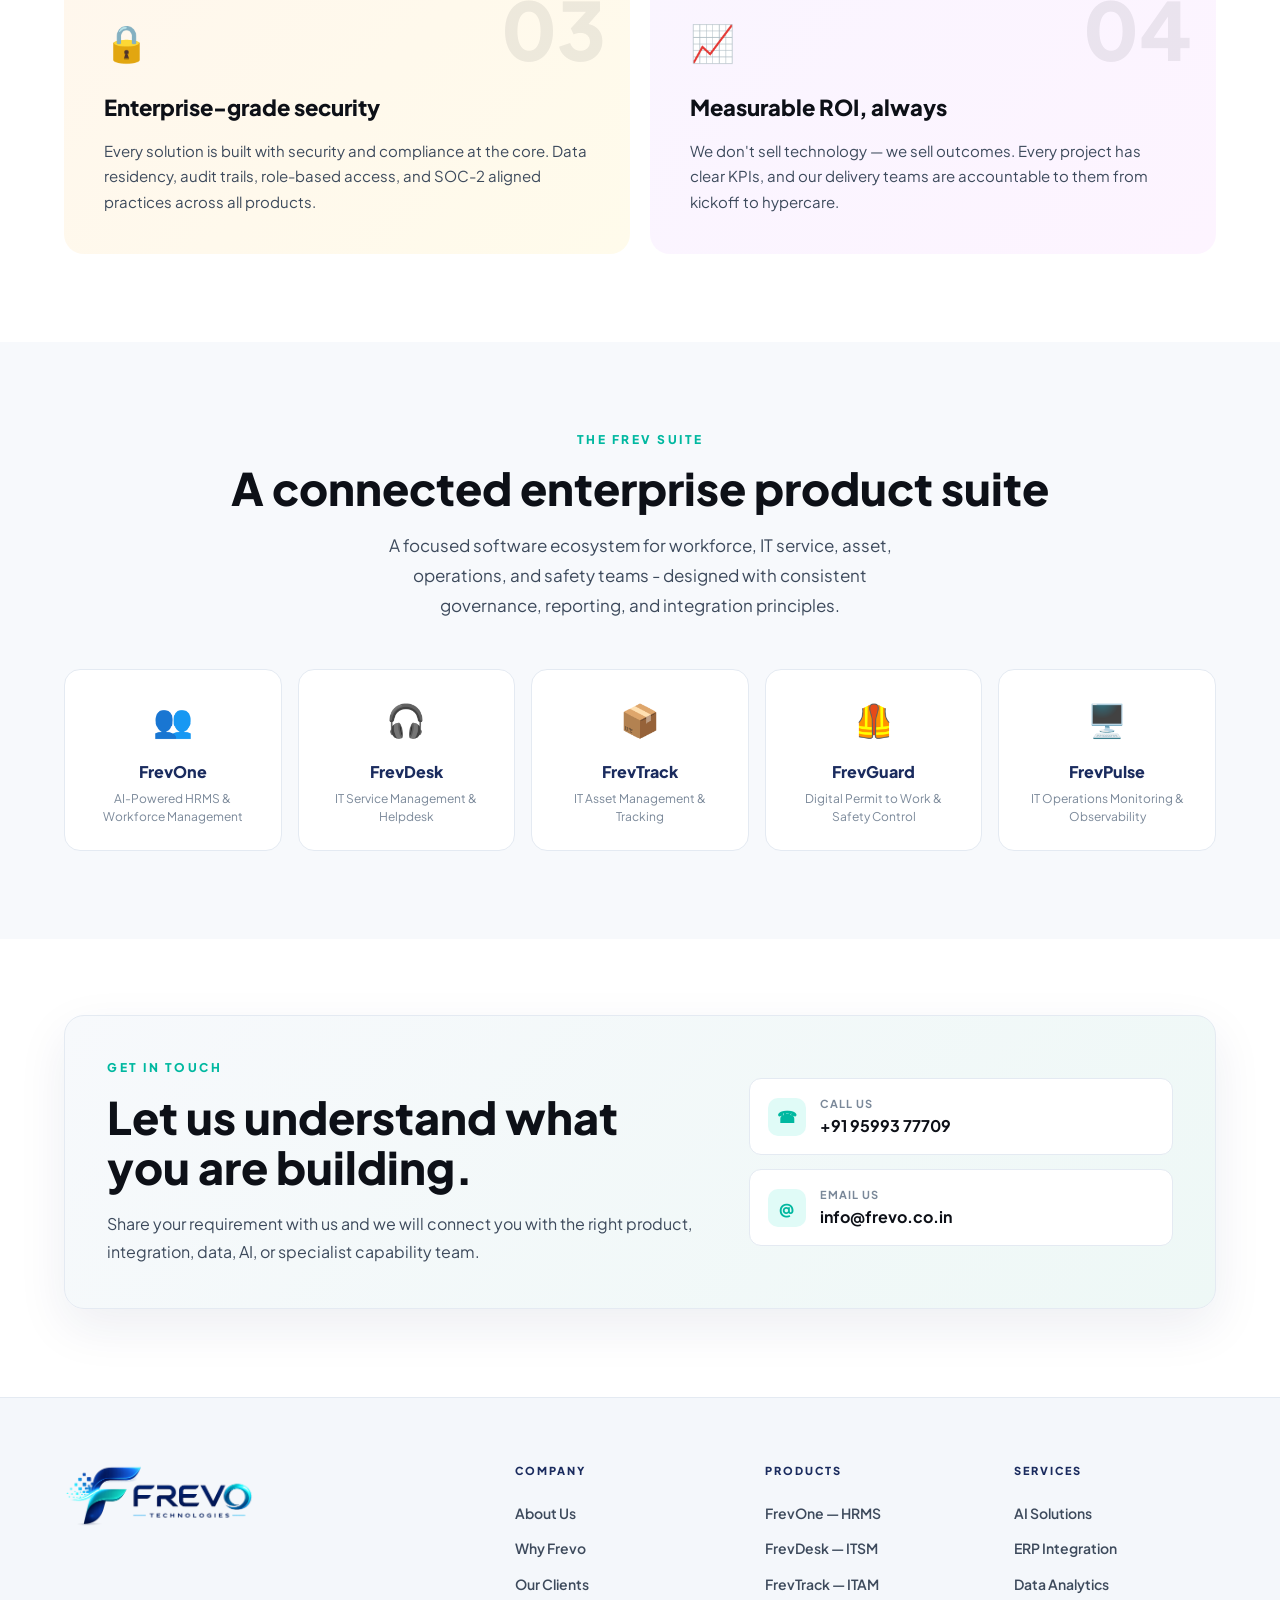
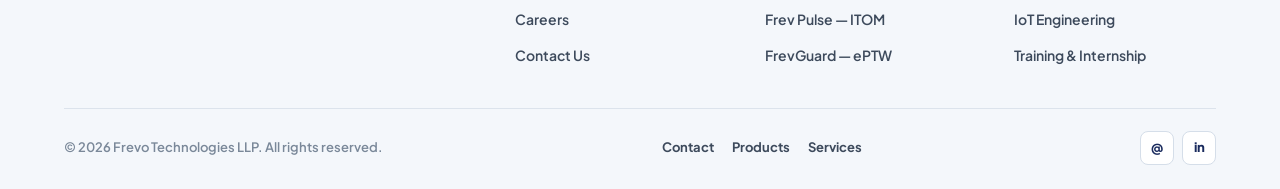
==== commit be3d8443: "Added Frevone page and re-designed the top menu" ====
--- a/index.html
+++ b/index.html
@@ -26,7 +26,7 @@
   "logo": "https://frevotechnologies.in/images/frevo-technologies-logo.png",
   "email": "info@frevo.co.in",
   "telephone": "+91-95993-77709",
-  "sameAs": ["https://desk.frevo.co.in"]
+  "sameAs": ["https://www.linkedin.com/company/frevo-technologies-llp"]
 }
 </script>
 </head>
@@ -34,32 +34,49 @@
 
 
 
-<nav id="nav">
-  <a href="#hero" aria-label="Frevo Technologies home"><img src="images/frevo-technologies-logo.png" alt="Frevo Technologies" class="u-inline-001"/></a>
-  <ul class="nav-links" id="nav-links">
-    <li><a href="#about">About</a></li>
-    <li><a href="#services">Services</a></li>
-    <li class="nav-menu">
-      <button class="nav-menu-trigger" type="button" aria-expanded="false" aria-controls="products-menu">
-        Products <span class="nav-menu-chevron" aria-hidden="true"></span>
-      </button>
-      <ul class="nav-submenu" id="products-menu">
-        <li><a class="nav-product-link" href="#frevone"><span class="nav-product-name">FrevOne</span><span class="nav-product-desc">HRMS & workforce management</span></a></li>
-        <li><a class="nav-product-link" href="#frevdesk"><span class="nav-product-name">FrevDesk</span><span class="nav-product-desc">IT service management</span></a></li>
-        <li><a class="nav-product-link" href="#suite"><span class="nav-product-name">FrevTrack</span><span class="nav-product-desc">IT asset management</span></a></li>
-        <li><a class="nav-product-link" href="frevguard.html"><span class="nav-product-name">FrevGuard</span><span class="nav-product-desc">Permit to work & safety control</span></a></li>
-        <li><a class="nav-product-link" href="#suite"><span class="nav-product-name">FrevPulse</span><span class="nav-product-desc">IT operations monitoring</span></a></li>
-      </ul>
-    </li>
-    <li><a href="#contact">Contact</a></li>
-  </ul>
-  <div class="nav-right">
-    <a class="nav-btn nav-btn-primary" href="#contact">Talk to us</a>
-    <button class="nav-toggle" type="button" aria-expanded="false" aria-controls="nav-links" aria-label="Open navigation">
-      <span></span><span></span><span></span>
-    </button>
-  </div>
-</nav>
+<header class="site-header" id="nav">
+  <nav class="site-nav" aria-label="Primary navigation">
+    <a class="site-logo" href="#hero" aria-label="Frevo Technologies home"><img src="images/frevo-technologies-logo.png" alt="Frevo Technologies"/></a>
+    <ul class="nav-links" id="nav-links">
+      <li><a class="nav-link" href="#about">Company</a></li>
+      <li class="nav-menu">
+        <button class="nav-menu-trigger" type="button" aria-expanded="false" aria-controls="services-menu">Services <span class="nav-menu-chevron" aria-hidden="true"></span></button>
+        <div class="nav-submenu nav-services-menu" id="services-menu">
+          <div class="nav-panel-head"><span>Enterprise services</span><p>Focused engineering for complex operations.</p></div>
+          <div class="nav-service-grid">
+            <a class="nav-detail-link" href="#service-ai"><span class="nav-item-mark">AI</span><span><b>AI & automation</b><small>Applied AI and intelligent workflows</small></span></a>
+            <a class="nav-detail-link" href="#service-data"><span class="nav-item-mark">DA</span><span><b>Data & analytics</b><small>BI, dashboards and data platforms</small></span></a>
+            <a class="nav-detail-link" href="#service-software"><span class="nav-item-mark">ES</span><span><b>Enterprise software</b><small>Operational platforms built for scale</small></span></a>
+            <a class="nav-detail-link" href="#service-erp"><span class="nav-item-mark">ERP</span><span><b>ERP integration</b><small>SAP and Oracle connected systems</small></span></a>
+            <a class="nav-detail-link" href="#service-iot"><span class="nav-item-mark">IoT</span><span><b>IoT engineering</b><small>Connected field and plant operations</small></span></a>
+            <a class="nav-detail-link" href="#service-skills"><span class="nav-item-mark">L&D</span><span><b>Skill upliftment</b><small>Hands-on enterprise technology training</small></span></a>
+          </div>
+          <a class="nav-panel-feature" href="#specialist-capability"><span><b>Specialist technical capability</b><small>Hard-to-find expertise for outcome-led delivery</small></span><strong aria-hidden="true">→</strong></a>
+        </div>
+      </li>
+      <li class="nav-menu">
+        <button class="nav-menu-trigger" type="button" aria-expanded="false" aria-controls="products-menu">Products <span class="nav-menu-chevron" aria-hidden="true"></span></button>
+        <div class="nav-submenu nav-products-menu" id="products-menu">
+          <div class="nav-panel-head"><span>Frevo product suite</span><p>Purpose-built platforms for the work that keeps enterprises moving.</p></div>
+          <div class="nav-product-grid">
+            <a class="nav-product-link" href="frevone.html"><span class="nav-product-badge one">1</span><span><b>FrevOne</b><small>HRMS & workforce operations</small></span></a>
+            <a class="nav-product-link" href="#frevdesk"><span class="nav-product-badge desk">D</span><span><b>FrevDesk</b><small>IT service management</small></span></a>
+            <a class="nav-product-link" href="#suite"><span class="nav-product-badge track">T</span><span><b>FrevTrack</b><small>IT asset management</small></span></a>
+            <a class="nav-product-link" href="frevguard.html"><span class="nav-product-badge guard">G</span><span><b>FrevGuard</b><small>Permit to work & safety</small></span></a>
+            <a class="nav-product-link" href="#suite"><span class="nav-product-badge pulse">P</span><span><b>FrevPulse</b><small>IT operations monitoring</small></span></a>
+          </div>
+          <a class="nav-panel-all" href="#suite">Explore the complete product suite <span aria-hidden="true">→</span></a>
+        </div>
+      </li>
+      <li><a class="nav-link" href="#clients">Clients</a></li>
+    </ul>
+    <div class="nav-right">
+      <a class="nav-contact-link" href="#contact">Contact</a>
+      <a class="nav-btn nav-btn-primary" href="#contact">Talk to us <span aria-hidden="true">→</span></a>
+      <button class="nav-toggle" type="button" aria-expanded="false" aria-controls="nav-links" aria-label="Open navigation"><span></span><span></span><span></span></button>
+    </div>
+  </nav>
+</header>
 
 
 <section class="hero" id="hero">
@@ -207,37 +224,37 @@
       <p class="s-sub u-inline-017">Practical engineering, integration, data, AI, and platform capabilities designed around measurable business outcomes.</p>
     </div>
     <div class="svc-grid">
-      <div class="svc-card sr d1">
+      <div class="svc-card sr d1" id="service-ai">
         <div class="svc-icon si-blue">🤖</div>
         <div class="svc-title">AI-Powered Innovations</div>
         <div class="svc-desc">Revolutionise your business with artificial intelligence- intelligent automation, ML models, and AI-driven workflows that deliver measurable outcomes.</div>
         
       </div>
-      <div class="svc-card sr d2">
+      <div class="svc-card sr d2" id="service-data">
         <div class="svc-icon si-teal">📊</div>
         <div class="svc-title">Data-Driven Decisions</div>
         <div class="svc-desc">Unlock the intelligence hidden in your data. Advanced analytics, dashboards, and BI tools that turn raw numbers into strategic competitive advantage.</div>
         
       </div>
-      <div class="svc-card sr d3">
+      <div class="svc-card sr d3" id="service-software">
         <div class="svc-icon si-green">🏢</div>
         <div class="svc-title">Enterprise Software</div>
         <div class="svc-desc">Tailored solutions for seamless enterprise operations- ERP, HRMS, workflow automation, and digital transformation platforms built for scale.</div>
         
       </div>
-      <div class="svc-card sr d1">
+      <div class="svc-card sr d1" id="service-iot">
         <div class="svc-icon si-orange">🔗</div>
         <div class="svc-title">IoT Engineering</div>
         <div class="svc-desc">Connect physical and digital worlds. Smart sensors, device management, and IoT platforms that bring real-time intelligence to your operations.</div>
         
       </div>
-      <div class="svc-card sr d2">
+      <div class="svc-card sr d2" id="service-erp">
         <div class="svc-icon si-purple">⚙️</div>
         <div class="svc-title">SAP & Oracle ERP Integration</div>
         <div class="svc-desc">Specialist expertise in connecting SAP, Oracle, and enterprise ERP landscapes with HRMS, analytics, workflows, APIs, and operational platforms.</div>
         
       </div>
-      <div class="svc-card sr d3">
+      <div class="svc-card sr d3" id="service-skills">
         <div class="svc-icon si-pink">🎓</div>
         <div class="svc-title">Skill Upliftment</div>
         <div class="svc-desc">Paid internships and immersive training programs. Hands-on projects, industry mentors, and certifications that build tomorrow's tech professionals today.</div>
@@ -284,7 +301,7 @@
       <div class="sr-l">
         
         <div class="frevone-wordmark">
-          <a href="#frevone" aria-label="FrevOne HRMS overview"><img src="images/frevone-logo.jpg" alt="FrevOne HRMS" class="u-inline-018"/></a>
+          <a href="frevone.html" aria-label="Explore FrevOne HRMS"><img src="images/frevone-logo.jpg" alt="FrevOne HRMS" class="u-inline-018"/></a>
           
         </div>
         <div class="eyebrow">Our Flagship Product</div>
@@ -293,7 +310,7 @@
           <div class="fo-pill"><span class="fo-pill-dot"></span>Time & Attendance</div>
           <div class="fo-pill"><span class="fo-pill-dot"></span>Payroll Automation</div>
           <div class="fo-pill"><span class="fo-pill-dot"></span>Employee Self-Service</div>
-          <div class="fo-pill"><span class="fo-pill-dot"></span>Performance Mgmt</div>
+          <div class="fo-pill"><span class="fo-pill-dot"></span>Client Billing</div>
           <div class="fo-pill"><span class="fo-pill-dot"></span>Leave Management</div>
           <div class="fo-pill"><span class="fo-pill-dot"></span>Mobile App</div>
           <div class="fo-pill"><span class="fo-pill-dot"></span>Geo-Fencing</div>
@@ -302,8 +319,8 @@
           <div class="fo-pill"><span class="fo-pill-dot"></span>Onboarding & Exit</div>
         </div>
         <div class="u-inline-019">
-          <a class="btn-cta btn-dark" href="#contact">Request a Demo →</a>
-          <a class="btn-cta btn-outline-dark" href="#contact">Pricing</a>
+          <a class="btn-cta btn-dark" href="frevone.html">Explore FrevOne →</a>
+          <a class="btn-cta btn-outline-dark" href="#contact">Request a Demo</a>
         </div>
       </div>
       <div class="sr-r">
@@ -479,11 +496,11 @@
       <p class="s-sub u-inline-061">A focused software ecosystem for workforce, IT service, asset, operations, and safety teams - designed with consistent governance, reporting, and integration principles.</p>
     </div>
     <div class="suite-grid">
-      <div class="suite-card sr d1">
+      <a class="suite-card suite-card-link sr d1" href="frevone.html" aria-label="Explore FrevOne HRMS and workforce management">
         <div class="suite-icon">👥</div>
         <div class="suite-name">FrevOne</div>
         <div class="suite-desc">AI-Powered HRMS & Workforce Management</div>
-      </div>
+      </a>
       <a class="suite-card suite-card-link sr d2" href="https://desk.frevo.co.in" target="_blank" rel="noopener" aria-label="Visit FrevDesk IT service management website">
         <div class="suite-icon">🎧</div>
         <div class="suite-name">FrevDesk</div>
@@ -555,7 +572,7 @@
       <div class="ft-col">
         <h4>Products</h4>
         <ul>
-          <li><a href="#frevone">FrevOne — HRMS</a></li>
+          <li><a href="frevone.html">FrevOne — HRMS</a></li>
           <li><a href="https://desk.frevo.co.in" target="_blank" rel="noopener">FrevDesk — ITSM</a></li>
           <li><a href="https://desk.frevo.co.in" target="_blank" rel="noopener">FrevTrack — ITAM</a></li>
           <li><a href="#suite">Frev Pulse — ITOM</a></li>
@@ -582,6 +599,7 @@
       </div>
       <div class="ft-social">
         <a class="ft-soc-btn" href="mailto:info@frevo.co.in" title="Email Frevo Technologies" aria-label="Email Frevo Technologies">@</a>
+        <a class="ft-soc-btn" href="https://www.linkedin.com/company/frevo-technologies-llp" target="_blank" rel="noopener noreferrer" title="Frevo Technologies on LinkedIn" aria-label="Frevo Technologies on LinkedIn">in</a>
       </div>
     </div>
   </div>
--- a/styles.css
+++ b/styles.css
@@ -28,40 +28,52 @@
 :focus-visible{outline:3px solid rgba(0,184,160,.45);outline-offset:3px}
 
 /* ──────────────── NAV ──────────────── */
-nav{
-  position:fixed;top:0;left:0;right:0;z-index:999;
-  height:68px;padding:0 5%;
-  display:flex;align-items:center;justify-content:space-between;
-  background:rgba(255,255,255,0.92);
-  backdrop-filter:blur(16px);
-  border-bottom:1px solid rgba(228,234,242,0.8);
-  transition:box-shadow .3s;
-}
-nav.shadow{box-shadow:0 4px 24px rgba(0,0,0,.08)}
-.logo-svg{width:190px;height:48px}
-.nav-links{display:flex;gap:32px;list-style:none}
-.nav-links a{font-size:14px;font-weight:600;color:var(--body-text);transition:color .2s}
-.nav-links a:hover{color:var(--navy)}
+.site-header{position:fixed;top:0;left:0;right:0;z-index:999;height:74px;background:rgba(255,255,255,.96);border-bottom:1px solid rgba(221,228,237,.9);backdrop-filter:blur(18px);transition:box-shadow .25s,background .25s}
+.site-header.shadow{background:rgba(255,255,255,.985);box-shadow:0 10px 30px rgba(21,39,73,.09)}
+.site-nav{width:min(90%,1200px);height:100%;margin:0 auto;display:grid;grid-template-columns:210px 1fr auto;align-items:center;gap:28px}
+.site-logo{width:172px;display:block}
+.site-logo img{width:100%;height:auto}
+.nav-links{height:100%;display:flex;justify-content:center;align-items:stretch;gap:4px;list-style:none}
+.nav-links>li{display:flex;align-items:stretch}
+.nav-link,.nav-menu-trigger,.nav-contact-link{position:relative;display:flex;align-items:center;border:0;background:transparent;color:#445269;font-size:13px;font-weight:700;letter-spacing:0;cursor:pointer;transition:color .2s,background .2s}
+.nav-link,.nav-menu-trigger{padding:0 15px}
+.nav-link::after,.nav-menu-trigger::after{content:'';position:absolute;left:15px;right:15px;bottom:0;height:2px;background:var(--teal);transform:scaleX(0);transition:transform .2s}
+.nav-link:hover,.nav-menu-trigger:hover,.nav-menu-trigger[aria-expanded="true"],.nav-menu-trigger.active,.nav-contact-link:hover{color:var(--navy)}
+.nav-link:hover::after,.nav-menu-trigger:hover::after,.nav-menu-trigger[aria-expanded="true"]::after,.nav-menu-trigger.active::after{transform:scaleX(1)}
 .nav-menu{position:relative}
-.nav-menu-trigger{border:0;background:transparent;color:var(--body-text);font-size:14px;font-weight:600;display:flex;align-items:center;gap:8px;cursor:pointer;transition:color .2s}
-.nav-menu-trigger:hover,.nav-menu-trigger[aria-expanded="true"]{color:var(--navy)}
-.nav-menu-chevron{width:7px;height:7px;border-right:2px solid currentColor;border-bottom:2px solid currentColor;transform:translateY(-2px) rotate(45deg);transition:transform .2s}
+.nav-menu-trigger{gap:9px}
+.nav-menu-chevron{width:6px;height:6px;border-right:1.5px solid currentColor;border-bottom:1.5px solid currentColor;transform:translateY(-2px) rotate(45deg);transition:transform .2s}
 .nav-menu-trigger[aria-expanded="true"] .nav-menu-chevron{transform:translateY(2px) rotate(225deg)}
-.nav-submenu{position:absolute;top:calc(100% + 18px);left:-18px;width:292px;padding:8px;display:none;list-style:none;background:var(--white);border:1px solid var(--border);border-radius:8px;box-shadow:0 18px 46px rgba(26,43,94,.14)}
-.nav-submenu.open{display:block}
-.nav-links .nav-product-link{display:block;padding:11px 12px;border-radius:6px}
-.nav-links .nav-product-link:hover{background:var(--bg)}
-.nav-product-name,.nav-product-desc{display:block}
-.nav-product-name{font-size:13px;font-weight:800;color:var(--navy)}
-.nav-product-desc{font-size:11px;font-weight:500;color:var(--muted);margin-top:2px}
-.nav-right{display:flex;gap:12px;align-items:center}
-.nav-btn{padding:9px 22px;border-radius:99px;font-size:14px;font-weight:700;cursor:pointer;transition:all .2s;font-family:var(--f)}
-.nav-btn-ghost{background:transparent;border:1.5px solid var(--border);color:var(--body-text)}
-.nav-btn-ghost:hover{border-color:var(--navy);color:var(--navy)}
-.nav-btn-primary{background:var(--navy);color:#fff;border:1.5px solid var(--navy)}
-.nav-btn-primary:hover{background:#0F1D45}
-.nav-toggle{width:42px;height:42px;border:1px solid var(--border);border-radius:8px;background:var(--white);display:none;flex-direction:column;align-items:center;justify-content:center;gap:5px;cursor:pointer}
-.nav-toggle span{width:19px;height:2px;background:var(--navy);transition:transform .2s,opacity .2s}
+.nav-submenu{position:absolute;top:calc(100% + 10px);display:none;padding:18px;background:var(--white);border:1px solid #DCE4EE;border-radius:8px;box-shadow:0 22px 56px rgba(21,39,73,.16)}
+.nav-submenu::before{content:'';position:absolute;top:-11px;left:0;right:0;height:12px}
+.nav-submenu.open{display:block;animation:navPanelIn .16s ease-out}
+@keyframes navPanelIn{from{opacity:0;transform:translateY(-5px)}to{opacity:1;transform:translateY(0)}}
+.nav-services-menu{left:-165px;width:590px}
+.nav-products-menu{left:-210px;width:620px}
+.nav-panel-head{padding:0 4px 14px;border-bottom:1px solid var(--border)}
+.nav-panel-head span{display:block;color:var(--navy);font-size:11px;font-weight:800;letter-spacing:1.25px;text-transform:uppercase}
+.nav-panel-head p{margin-top:4px;color:var(--muted);font-size:12px}
+.nav-service-grid,.nav-product-grid{display:grid;grid-template-columns:1fr 1fr;gap:3px;margin-top:10px}
+.nav-detail-link,.nav-product-link{min-width:0;padding:11px;display:flex;align-items:center;gap:11px;border:1px solid transparent;border-radius:6px;transition:background .18s,border-color .18s,transform .18s}
+.nav-detail-link:hover,.nav-product-link:hover,.nav-product-link.active{background:#F7FAFC;border-color:#E5EBF2;transform:translateY(-1px)}
+.nav-item-mark,.nav-product-badge{width:34px;height:34px;flex:0 0 34px;display:grid;place-items:center;border-radius:5px;background:#EAF4F3;color:#08776A;font-size:9px;font-weight:900}
+.nav-detail-link span:last-child,.nav-product-link span:last-child{min-width:0}
+.nav-detail-link b,.nav-detail-link small,.nav-product-link b,.nav-product-link small{display:block}
+.nav-detail-link b,.nav-product-link b{color:#182A4F;font-size:12px;font-weight:800}
+.nav-detail-link small,.nav-product-link small{margin-top:2px;color:#778496;font-size:10px;font-weight:500;line-height:1.35}
+.nav-product-badge.one{background:#E5F5F1;color:#167365}.nav-product-badge.desk{background:#E8EEFA;color:#315DA7}.nav-product-badge.track{background:#F3EBF8;color:#75509A}.nav-product-badge.guard{background:#FFF0E8;color:#B45D2F}.nav-product-badge.pulse{background:#E8F4F8;color:#24738B}
+.nav-panel-feature{margin-top:10px;padding:12px 14px;display:flex;align-items:center;justify-content:space-between;background:#172B51;border-radius:6px;color:white}
+.nav-panel-feature b,.nav-panel-feature small{display:block}.nav-panel-feature b{font-size:12px}.nav-panel-feature small{margin-top:2px;color:#B8C7DB;font-size:10px}.nav-panel-feature strong{color:var(--teal);font-size:17px}
+.nav-panel-all{margin:10px 4px 0;padding-top:13px;display:flex;justify-content:space-between;border-top:1px solid var(--border);color:var(--navy);font-size:11px;font-weight:800}
+.nav-panel-all span{color:var(--teal);font-size:15px}
+.nav-right{display:flex;gap:16px;align-items:center}
+.nav-contact-link{font-size:12px}
+.nav-btn{padding:10px 17px;border-radius:6px;font-size:12px;font-weight:800;cursor:pointer;transition:background .2s,box-shadow .2s,transform .2s;font-family:var(--f)}
+.nav-btn-primary{display:flex;align-items:center;gap:10px;background:var(--navy);color:#fff;border:1px solid var(--navy)}
+.nav-btn-primary:hover{background:#102149;box-shadow:0 7px 18px rgba(26,43,94,.2);transform:translateY(-1px)}
+.nav-btn-primary span{color:var(--teal2);font-size:14px}
+.nav-toggle{width:40px;height:40px;border:1px solid var(--border);border-radius:6px;background:var(--white);display:none;flex-direction:column;align-items:center;justify-content:center;gap:5px;cursor:pointer}
+.nav-toggle span{width:18px;height:2px;background:var(--navy);transition:transform .2s,opacity .2s}
 .nav-toggle[aria-expanded="true"] span:nth-child(1){transform:translateY(7px) rotate(45deg)}
 .nav-toggle[aria-expanded="true"] span:nth-child(2){opacity:0}
 .nav-toggle[aria-expanded="true"] span:nth-child(3){transform:translateY(-7px) rotate(-45deg)}
@@ -323,26 +335,40 @@
 .d4{transition-delay:.4s}.d5{transition-delay:.5s}.d6{transition-delay:.6s}
 
 /* ──────────────── RESPONSIVE ──────────────── */
-@media(max-width:900px){
+@media(max-width:1020px){
   .hero-inner,.about-grid,.frevone-top,.contact-panel{grid-template-columns:1fr}
   .hero-inner{max-width:760px}
   .hero-right{display:none}
   .svc-grid{grid-template-columns:repeat(2,1fr)}
   .frevone-outcomes,.suite-grid{grid-template-columns:repeat(3,1fr)}
   .frevone-plans,.footer-top{grid-template-columns:1fr 1fr}
-  nav .nav-links{display:none;position:absolute;top:68px;left:0;right:0;padding:18px 5% 24px;background:var(--white);border-bottom:1px solid var(--border);box-shadow:0 16px 30px rgba(26,43,94,.1);flex-direction:column;align-items:stretch;gap:0}
-  nav .nav-links.open{display:flex}
-  .nav-links a{display:block;padding:12px 0}
-  .nav-menu-trigger{width:100%;justify-content:space-between;padding:12px 0}
-  .nav-submenu{position:static;width:100%;margin:2px 0 10px;padding:6px;box-shadow:none;background:var(--bg)}
-  .nav-links .nav-product-link{padding:10px 12px}
+  .site-nav{width:90%;display:flex;justify-content:space-between;gap:18px}
+  .site-logo{width:160px}
+  .site-nav .nav-links{position:absolute;top:74px;left:0;right:0;height:auto;max-height:calc(100vh - 74px);padding:12px 5% 28px;display:none;overflow-y:auto;background:var(--white);border-bottom:1px solid var(--border);box-shadow:0 18px 32px rgba(26,43,94,.12);flex-direction:column;align-items:stretch;gap:0}
+  .site-nav .nav-links.open{display:flex}
+  .nav-links>li{display:block}
+  .nav-link,.nav-menu-trigger{width:100%;min-height:48px;padding:0;justify-content:space-between;border-bottom:1px solid #EDF1F5}
+  .nav-link::after,.nav-menu-trigger::after{display:none}
+  .nav-submenu{position:static;width:100%;margin:5px 0 12px;padding:10px;box-shadow:none;background:#F7F9FC;border-color:#E5EAF1}
+  .nav-services-menu,.nav-products-menu{width:100%}
+  .nav-panel-head{padding:3px 4px 10px}
+  .nav-service-grid,.nav-product-grid{grid-template-columns:1fr 1fr}
+  .nav-detail-link,.nav-product-link{padding:9px}
+  .nav-panel-feature{margin-top:7px}
+  .nav-contact-link{display:none}
   .nav-toggle{display:flex}
   .why-grid{grid-template-columns:1fr}
 }
 @media(max-width:600px){
   .hero{padding:108px 5% 64px}
   .hero-stats-row{display:grid;grid-template-columns:1fr 1fr;gap:24px}
+  .site-header{height:68px}
+  .site-nav .nav-links{top:68px;max-height:calc(100vh - 68px)}
   .nav-right .nav-btn{display:none}
+  .nav-service-grid,.nav-product-grid{grid-template-columns:1fr}
+  .nav-detail-link small,.nav-product-link small{font-size:10px}
+  .hero-actions{display:grid;grid-template-columns:1fr}
+  .hero-actions .btn-cta{width:100%;justify-content:center;text-align:center}
   .svc-grid,.frevone-outcomes,.suite-grid,.frevone-plans{grid-template-columns:1fr}
   .footer-top{grid-template-columns:1fr}
   .metric-grid,.frv-stat-row{grid-template-columns:1fr 1fr}
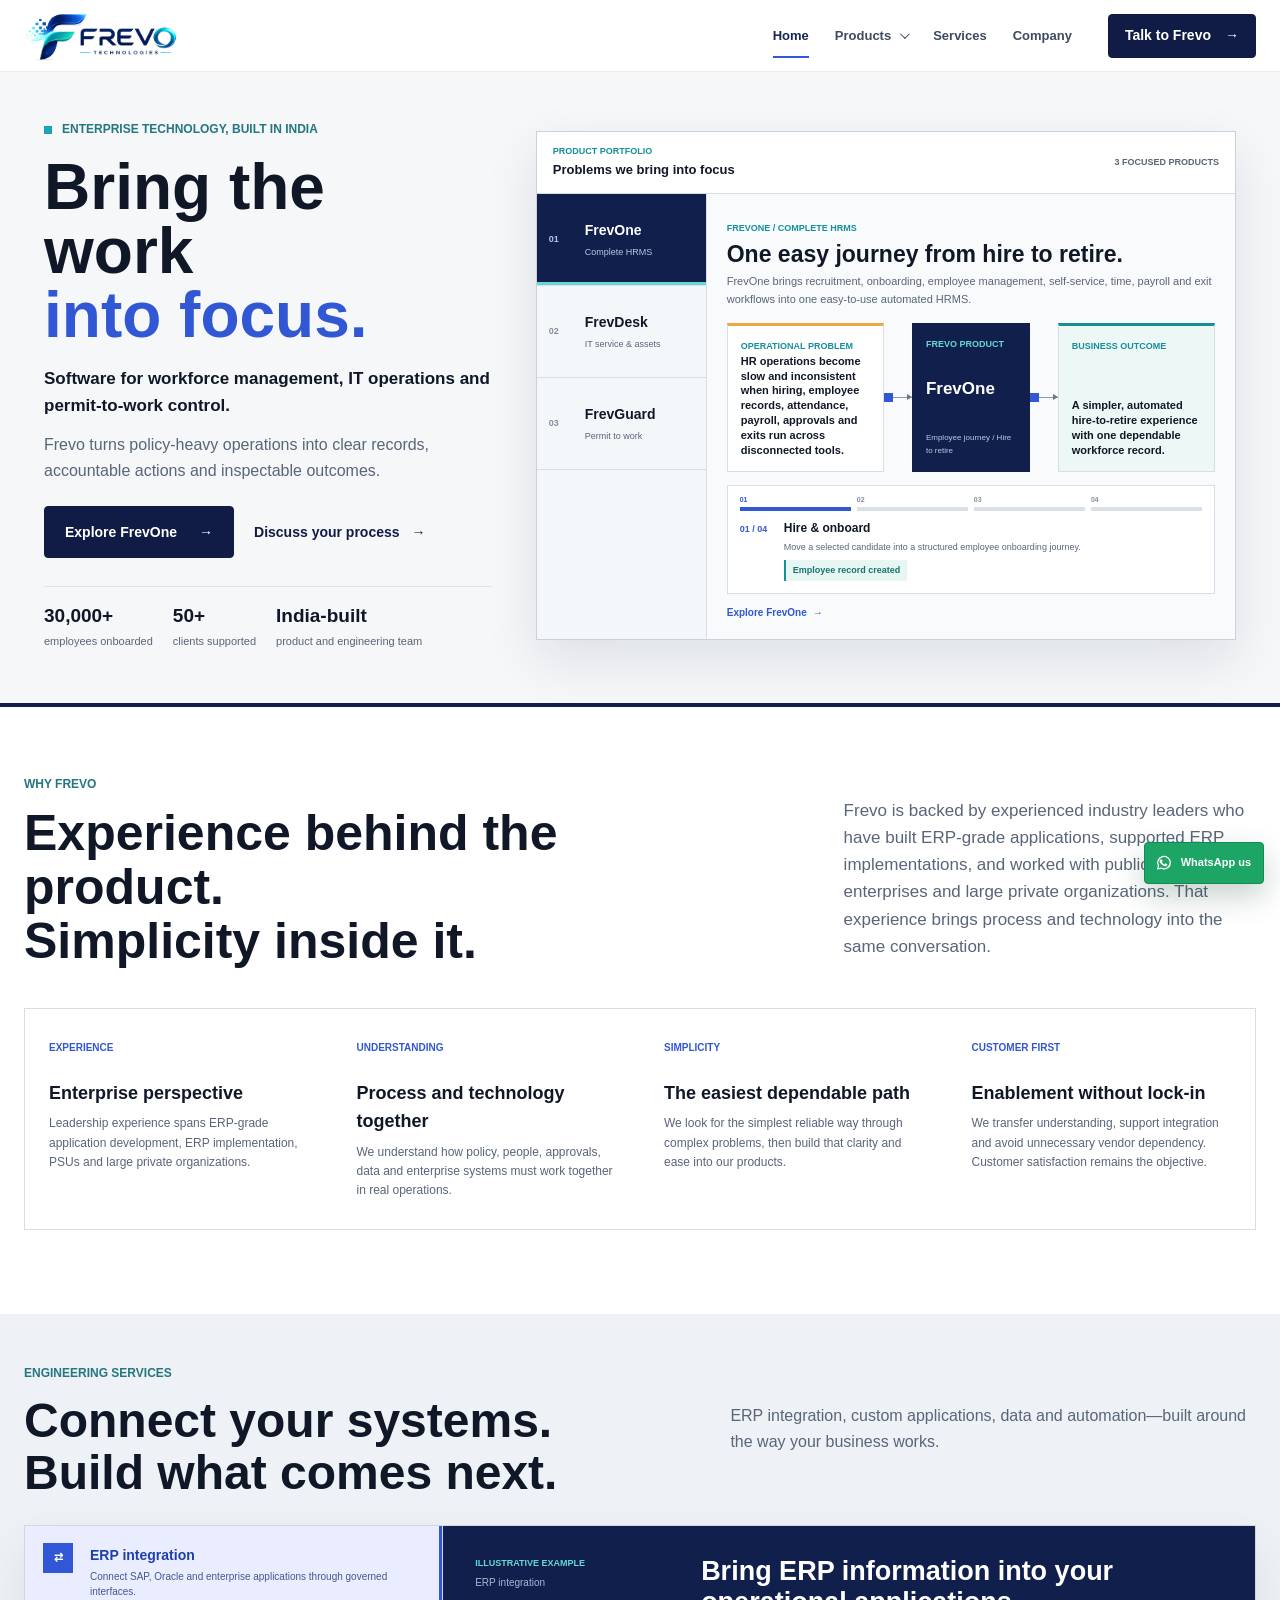
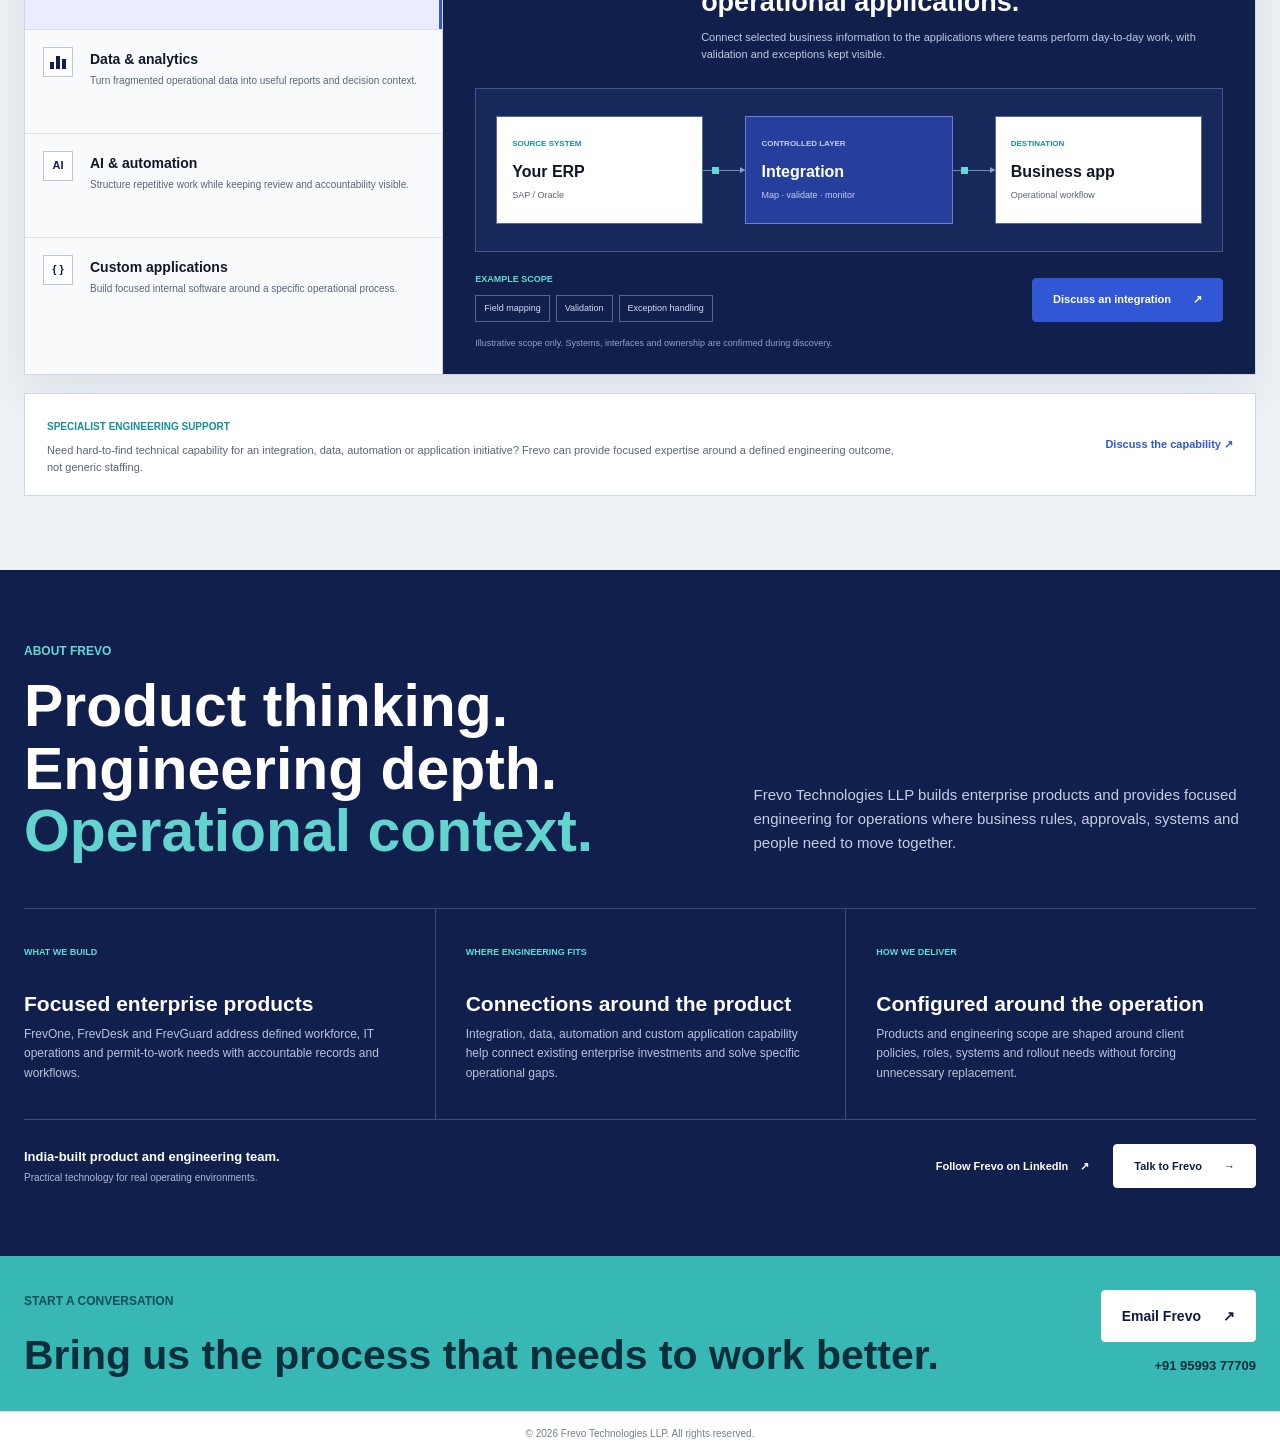
==== commit c7a1cc0b: "Promote redesigned website to production" ====
--- a/index.html
+++ b/index.html
@@ -1,609 +1,554 @@
-<!DOCTYPE html>
+<!doctype html>
 <html lang="en">
-<head>
-<meta charset="UTF-8"/>
-<meta name="viewport" content="width=device-width,initial-scale=1.0"/>
-<meta name="description" content="Frevo Technologies builds enterprise AI, software products, ERP integrations, data platforms, IoT systems, and specialist technical capabilities for complex operations."/>
-<meta name="theme-color" content="#FFFFFF"/>
-<meta name="robots" content="index,follow"/>
-<link rel="canonical" href="https://frevotechnologies.in/"/>
-<link rel="icon" type="image/png" href="images/frevo-technologies-logo.png"/>
-<meta property="og:type" content="website"/>
-<meta property="og:title" content="Frevo Technologies | Enterprise AI, Software & Integration"/>
-<meta property="og:description" content="Enterprise AI, software products, ERP integration, data, IoT, and specialist technical capability built around measurable outcomes."/>
-<meta property="og:url" content="https://frevotechnologies.in/"/>
-<meta property="og:image" content="https://frevotechnologies.in/images/frevo-technologies-logo.png"/>
-<meta name="twitter:card" content="summary_large_image"/>
-<title>Frevo Technologies | Enterprise AI, Software & Integration</title>
-<link href="https://fonts.googleapis.com/css2?family=Plus+Jakarta+Sans:ital,wght@0,300;0,400;0,500;0,600;0,700;0,800;0,900;1,400&display=swap" rel="stylesheet"/>
-<link rel="stylesheet" href="styles.css"/>
-<script type="application/ld+json">
-{
-  "@context": "https://schema.org",
-  "@type": "Organization",
-  "name": "Frevo Technologies LLP",
-  "url": "https://frevotechnologies.in/",
-  "logo": "https://frevotechnologies.in/images/frevo-technologies-logo.png",
-  "email": "info@frevo.co.in",
-  "telephone": "+91-95993-77709",
-  "sameAs": ["https://www.linkedin.com/company/frevo-technologies-llp"]
-}
-</script>
-</head>
-<body>
-
-
-
-<header class="site-header" id="nav">
-  <nav class="site-nav" aria-label="Primary navigation">
-    <a class="site-logo" href="#hero" aria-label="Frevo Technologies home"><img src="images/frevo-technologies-logo.png" alt="Frevo Technologies"/></a>
-    <ul class="nav-links" id="nav-links">
-      <li><a class="nav-link" href="#about">Company</a></li>
-      <li class="nav-menu">
-        <button class="nav-menu-trigger" type="button" aria-expanded="false" aria-controls="services-menu">Services <span class="nav-menu-chevron" aria-hidden="true"></span></button>
-        <div class="nav-submenu nav-services-menu" id="services-menu">
-          <div class="nav-panel-head"><span>Enterprise services</span><p>Focused engineering for complex operations.</p></div>
-          <div class="nav-service-grid">
-            <a class="nav-detail-link" href="#service-ai"><span class="nav-item-mark">AI</span><span><b>AI & automation</b><small>Applied AI and intelligent workflows</small></span></a>
-            <a class="nav-detail-link" href="#service-data"><span class="nav-item-mark">DA</span><span><b>Data & analytics</b><small>BI, dashboards and data platforms</small></span></a>
-            <a class="nav-detail-link" href="#service-software"><span class="nav-item-mark">ES</span><span><b>Enterprise software</b><small>Operational platforms built for scale</small></span></a>
-            <a class="nav-detail-link" href="#service-erp"><span class="nav-item-mark">ERP</span><span><b>ERP integration</b><small>SAP and Oracle connected systems</small></span></a>
-            <a class="nav-detail-link" href="#service-iot"><span class="nav-item-mark">IoT</span><span><b>IoT engineering</b><small>Connected field and plant operations</small></span></a>
-            <a class="nav-detail-link" href="#service-skills"><span class="nav-item-mark">L&D</span><span><b>Skill upliftment</b><small>Hands-on enterprise technology training</small></span></a>
-          </div>
-          <a class="nav-panel-feature" href="#specialist-capability"><span><b>Specialist technical capability</b><small>Hard-to-find expertise for outcome-led delivery</small></span><strong aria-hidden="true">→</strong></a>
-        </div>
-      </li>
-      <li class="nav-menu">
-        <button class="nav-menu-trigger" type="button" aria-expanded="false" aria-controls="products-menu">Products <span class="nav-menu-chevron" aria-hidden="true"></span></button>
-        <div class="nav-submenu nav-products-menu" id="products-menu">
-          <div class="nav-panel-head"><span>Frevo product suite</span><p>Purpose-built platforms for the work that keeps enterprises moving.</p></div>
-          <div class="nav-product-grid">
-            <a class="nav-product-link" href="frevone.html"><span class="nav-product-badge one">1</span><span><b>FrevOne</b><small>HRMS & workforce operations</small></span></a>
-            <a class="nav-product-link" href="#frevdesk"><span class="nav-product-badge desk">D</span><span><b>FrevDesk</b><small>IT service management</small></span></a>
-            <a class="nav-product-link" href="#suite"><span class="nav-product-badge track">T</span><span><b>FrevTrack</b><small>IT asset management</small></span></a>
-            <a class="nav-product-link" href="frevguard.html"><span class="nav-product-badge guard">G</span><span><b>FrevGuard</b><small>Permit to work & safety</small></span></a>
-            <a class="nav-product-link" href="#suite"><span class="nav-product-badge pulse">P</span><span><b>FrevPulse</b><small>IT operations monitoring</small></span></a>
-          </div>
-          <a class="nav-panel-all" href="#suite">Explore the complete product suite <span aria-hidden="true">→</span></a>
-        </div>
-      </li>
-      <li><a class="nav-link" href="#clients">Clients</a></li>
-    </ul>
-    <div class="nav-right">
-      <a class="nav-contact-link" href="#contact">Contact</a>
-      <a class="nav-btn nav-btn-primary" href="#contact">Talk to us <span aria-hidden="true">→</span></a>
-      <button class="nav-toggle" type="button" aria-expanded="false" aria-controls="nav-links" aria-label="Open navigation"><span></span><span></span><span></span></button>
-    </div>
-  </nav>
-</header>
-
-
-<section class="hero" id="hero">
-  <div class="hero-inner">
-    <div class="hero-left">
-      <div class="hero-badge"><span></span>Enterprise Technology · India-Built</div>
-      <h1>Enterprise technology.<br/><em>Built for real operations.</em></h1>
-      <p class="hero-sub">Frevo Technologies brings together AI, enterprise products, ERP integration, data engineering, IoT, and niche technical expertise to solve complex operational challenges.</p>
-      <div class="hero-actions">
-        <a class="btn-cta btn-dark" href="#services">Explore capabilities →</a>
-        <a class="btn-cta btn-teal" href="#suite">View products →</a>
-      </div>
-      <div class="hero-stats-row">
-        <div><div class="hero-stat-n" data-count="50">0+</div><div class="hero-stat-l">Projects Delivered</div></div>
-        <div><div class="hero-stat-n" data-count="12">0+</div><div class="hero-stat-l">Enterprise Clients</div></div>
-        <div><div class="hero-stat-n" data-count="8">0+</div><div class="hero-stat-l">Industries Served</div></div>
-        <div><div class="hero-stat-n" data-count="98">0%</div><div class="hero-stat-l">Client Satisfaction</div></div>
+  <head>
+    <meta charset="utf-8" />
+    <meta name="viewport" content="width=device-width,initial-scale=1" />
+    <meta
+      name="description"
+      content="Frevo builds software for workforce management, IT operations and permit-to-work control."
+    />
+    <meta name="theme-color" content="#f5f7f9" />
+    <title>Frevo Technologies | Operational software, brought into focus</title>
+    <link
+      rel="icon"
+      type="image/png"
+      sizes="32x32"
+      href="/assets/frevo-favicon-32.png?v=3"
+    />
+    <link
+      rel="icon"
+      type="image/png"
+      sizes="64x64"
+      href="/assets/frevo-favicon-64.png?v=3"
+    />
+    <link
+      rel="apple-touch-icon"
+      sizes="180x180"
+      href="/assets/frevo-touch-icon.png?v=3"
+    />
+    <link rel="stylesheet" href="styles.css" />
+    <link rel="stylesheet" href="flow-themes.css" />
+    <link rel="stylesheet" href="release.css?v=20261025-16" />
+    <script src="signature-loader.js?v=20261025-3"></script>
+    <script src="app.js?v=20261025-8" defer></script>
+  </head>
+  <body class="v2-release">
+    <div class="frevo-signature" aria-hidden="true">
+      <div class="frevo-signature-lockup">
+        <img
+          class="frevo-signature-logo"
+          src="assets/frevo-logo.png"
+          alt=""
+          width="400"
+          height="135"
+        />
+        <div class="frevo-signature-copy">
+          <p>Technology. Clarity. Commitment.</p>
+          <span class="frevo-signature-accent"><i></i></span>
+        </div>
       </div>
     </div>
-    <div class="hero-right">
-      
-      <div class="float-badge float-badge-1">
-        <div class="fb-icon u-inline-004">📊</div>
-        <div><div class="fb-num">30,000</div><div class="fb-label">Active Employees on FrevOne</div></div>
-      </div>
-      
-      <div class="hero-card">
-        <div class="hero-card-bar">
-          <div class="hcb-dot u-inline-005"></div>
-          <div class="hcb-dot u-inline-006"></div>
-          <div class="hcb-dot u-inline-007"></div>
-          <span class="u-inline-008">FrevOne Dashboard</span>
-          
-        </div>
-        <div class="hero-card-body">
-          <div class="metric-grid">
-            <div class="metric-box"><div class="metric-n">97%</div><div class="metric-l">Attendance</div></div>
-            <div class="metric-box"><div class="metric-n">₹1.2Cr</div><div class="metric-l">Payroll Run</div></div>
-            <div class="metric-box"><div class="metric-n">0 LOP</div><div class="metric-l">Errors</div></div>
-          </div>
-          <div class="bar-section">
-            <div class="bar-label-row"><span>Payroll Automation</span><span class="u-inline-010">94%</span></div>
-            <div class="bar-track"><div class="bar-fill u-inline-011"></div></div>
-          </div>
-          <div class="bar-section">
-            <div class="bar-label-row"><span>ESS Adoption</span><span class="u-inline-010">91%</span></div>
-            <div class="bar-track"><div class="bar-fill u-inline-012"></div></div>
-          </div>
-          <div class="bar-section">
-            <div class="bar-label-row"><span>Mobile App</span><span class="u-inline-010">76%</span></div>
-            <div class="bar-track"><div class="bar-fill u-inline-013"></div></div>
-          </div>
-          <div class="tag-row">
-            <span class="tag tag-blue">AI-Powered</span>
-            <span class="tag tag-teal">Mobile-First</span>
-            <span class="tag tag-green">India Compliant</span>
-          </div>
-        </div>
-      </div>
-      
-      <div class="float-badge float-badge-2">
-        <div class="fb-icon u-inline-014">🚀</div>
-        <div><div class="fb-num">4–6 wks</div><div class="fb-label">Typical Go-Live</div></div>
-      </div>
-    </div>
-  </div>
-</section>
-<section class="section about" id="about">
-  <div class="section-inner">
-    <div class="about-grid">
-      <div class="sr-l">
-        <div class="eyebrow">About Frevo Technologies</div>
-        <h2 class="s-title">Guidance + Service + Technology</h2>
-        <p class="u-inline-015">We believe every individual and organisation has untapped potential. Our job is to build the bridge between where you are and where you deserve to be.</p>
-        <div class="about-pillars">
-          <div class="pillar">
-            <div class="pillar-icon-wrap">🎯</div>
+    <noscript
+      ><style>
+        .frevo-signature {
+          display: none !important;
+        }
+      </style></noscript
+    >
+    <a class="skip-link" href="#main">Skip to content</a>
+    <header class="site-header">
+      <a
+        class="brand"
+        href="/"
+        aria-label="Frevo Technologies V2 home"
+        ><img
+          src="assets/frevo-logo.png"
+          alt="Frevo Technologies"
+          width="400"
+          height="135"
+      /></a>
+      <button
+        class="menu-toggle icon-button"
+        type="button"
+        aria-expanded="false"
+        aria-controls="main-nav"
+        aria-label="Open navigation"
+      >
+        <span></span><span></span>
+      </button>
+      <nav id="main-nav" class="main-nav" aria-label="Primary navigation">
+        <a href="/" aria-current="page">Home</a>
+        <div class="nav-products">
+          <button
+            class="nav-products-trigger"
+            type="button"
+            aria-expanded="false"
+            aria-controls="products-submenu"
+          >
+            Products <span aria-hidden="true"></span>
+          </button>
+          <div class="products-submenu" id="products-submenu">
+            <a href="/products/frevone/"
+              ><strong>FrevOne</strong><small>Complete HRMS</small></a
+            ><a href="/products/frevdesk/"
+              ><strong>FrevDesk</strong
+              ><small>IT service &amp; assets</small></a
+            ><a href="/products/frevguard/"
+              ><strong>FrevGuard</strong><small>Permit to work</small></a
+            >
+          </div>
+        </div>
+        <a href="#services">Services</a><a href="#company">Company</a>
+      </nav>
+      <a class="button button-small header-cta" href="#contact"
+        >Talk to Frevo <span aria-hidden="true">&#8594;</span></a
+      >
+    </header>
+    <main id="main">
+      <section class="v2-hero" id="products" aria-labelledby="hero-title">
+        <div class="hero-copy">
+          <p class="eyebrow">
+            <span></span>Enterprise technology, built in India
+          </p>
+          <h1 id="hero-title">Bring the work<br /><em>into focus.</em></h1>
+          <p class="category-line">
+            Software for workforce management, IT operations and permit-to-work
+            control.
+          </p>
+          <p class="hero-lead">
+            Frevo turns policy-heavy operations into clear records, accountable
+            actions and inspectable outcomes.
+          </p>
+          <div class="button-row">
+            <a class="button" href="/products/frevone/"
+              >Explore FrevOne <span aria-hidden="true">&#8594;</span></a
+            ><a class="text-link" href="#contact"
+              >Discuss your process <span aria-hidden="true">&#8594;</span></a
+            >
+          </div>
+          <div class="hero-proof" aria-label="Frevo experience">
+            <div><strong>30,000+</strong><span>employees onboarded</span></div>
+            <div><strong>50+</strong><span>clients supported</span></div>
             <div>
-              <div class="pillar-title">Guidance</div>
-              <div class="pillar-desc">Seasoned consultants working closely with you from digital transformation strategy to operational optimisation. A clear roadmap, every step of the way.</div>
+              <strong>India-built</strong
+              ><span>product and engineering team</span>
             </div>
           </div>
-          <div class="pillar">
-            <div class="pillar-icon-wrap">⚡</div>
+        </div>
+        <div
+          class="hero-product-preview portfolio-showcase"
+          data-product-demo
+          aria-label="Frevo product portfolio"
+        >
+          <div class="portfolio-topline">
             <div>
-              <div class="pillar-title">Service</div>
-              <div class="pillar-desc">Excellence in every engagement- consulting, training, integration, and support. Built to streamline processes and boost productivity at every level.</div>
+              <span>PRODUCT PORTFOLIO</span
+              ><strong>Problems we bring into focus</strong>
             </div>
-          </div>
-          <div class="pillar">
-            <div class="pillar-icon-wrap">🔬</div>
-            <div>
-              <div class="pillar-title">Technology</div>
-              <div class="pillar-desc">AI, data analytics, IoT, and enterprise software. Scalable, secure, and future-ready solutions tailored to your unique needs and ambitions.</div>
+            <span class="portfolio-count">3 focused products</span>
+          </div>
+          <div class="portfolio-layout">
+            <div
+              class="portfolio-index"
+              role="tablist"
+              aria-label="Choose a product"
+            >
+              <button
+                type="button"
+                role="tab"
+                aria-selected="true"
+                data-demo-product="frevone"
+              >
+                <i>01</i
+                ><span
+                  ><strong>FrevOne</strong><small>Complete HRMS</small></span
+                >
+              </button>
+              <button
+                type="button"
+                role="tab"
+                aria-selected="false"
+                data-demo-product="frevdesk"
+              >
+                <i>02</i
+                ><span
+                  ><strong>FrevDesk</strong
+                  ><small>IT service & assets</small></span
+                >
+              </button>
+              <button
+                type="button"
+                role="tab"
+                aria-selected="false"
+                data-demo-product="frevguard"
+              >
+                <i>03</i
+                ><span
+                  ><strong>FrevGuard</strong><small>Permit to work</small></span
+                >
+              </button>
             </div>
-          </div>
-        </div>
-      </div>
-      <div class="sr-r">
-        <div class="about-visual">
-          <div class="av-heading">Built for Indian enterprises.<br/>Ready for the world.</div>
-          <div class="av-sub">End-to-end technology partner across every business function.</div>
-          <div class="av-cards">
-            <div class="av-card">
-              <div class="av-card-icon">🤖</div>
-              <div><div class="av-card-text">AI & Machine Learning</div><div class="av-card-sub">Intelligent automation at scale</div></div>
+            <article class="portfolio-story" aria-live="polite">
+              <div class="portfolio-story-heading">
+                <span data-demo-label></span>
+                <h2 data-demo-title></h2>
+                <p data-demo-explanation></p>
+              </div>
+              <div class="portfolio-flow">
+                <div class="portfolio-node problem-node">
+                  <span>Operational problem</span
+                  ><strong data-demo-problem></strong>
+                </div>
+                <div class="portfolio-bridge" aria-hidden="true">
+                  <span></span>
+                </div>
+                <div class="portfolio-node product-node">
+                  <span>Frevo product</span><strong data-demo-name></strong
+                  ><small data-demo-record></small>
+                </div>
+                <div class="portfolio-bridge" aria-hidden="true">
+                  <span></span>
+                </div>
+                <div class="portfolio-node outcome-node">
+                  <span>Business outcome</span
+                  ><strong data-demo-outcome></strong>
+                </div>
+              </div>
+              <div class="portfolio-caption">
+                <div
+                  class="portfolio-step-track"
+                  data-demo-step-track
+                  aria-hidden="true"
+                ></div>
+                <span data-demo-progress></span>
+                <div class="portfolio-caption-copy">
+                  <strong data-demo-stage></strong>
+                  <p data-demo-detail></p>
+                </div>
+                <b data-demo-change></b>
+              </div>
+              <a
+                class="portfolio-product-link"
+                data-demo-link
+                href="/products/frevone/"
+                >Explore FrevOne <span aria-hidden="true">&#8594;</span></a
+              >
+            </article>
+          </div>
+        </div>
+      </section>
+      <section
+        class="section why-frevo-section"
+        aria-labelledby="reasons-title"
+      >
+        <div class="section-heading split why-frevo-intro">
+          <div>
+            <p class="kicker">WHY FREVO</p>
+            <h2 id="reasons-title">
+              Experience behind the product.<br />Simplicity inside it.
+            </h2>
+          </div>
+          <p>
+            Frevo is backed by experienced industry leaders who have built
+            ERP-grade applications, supported ERP implementations, and worked
+            with public-sector enterprises and large private organizations. That
+            experience brings process and technology into the same conversation.
+          </p>
+        </div>
+        <div class="reason-strip reveal">
+          <article>
+            <span>EXPERIENCE</span>
+            <h3>Enterprise perspective</h3>
+            <p>
+              Leadership experience spans ERP-grade application development, ERP
+              implementation, PSUs and large private organizations.
+            </p>
+          </article>
+          <article>
+            <span>UNDERSTANDING</span>
+            <h3>Process and technology together</h3>
+            <p>
+              We understand how policy, people, approvals, data and enterprise
+              systems must work together in real operations.
+            </p>
+          </article>
+          <article>
+            <span>SIMPLICITY</span>
+            <h3>The easiest dependable path</h3>
+            <p>
+              We look for the simplest reliable way through complex problems,
+              then build that clarity and ease into our products.
+            </p>
+          </article>
+          <article>
+            <span>CUSTOMER FIRST</span>
+            <h3>Enablement without lock-in</h3>
+            <p>
+              We transfer understanding, support integration and avoid
+              unnecessary vendor dependency. Customer satisfaction remains the
+              objective.
+            </p>
+          </article>
+        </div>
+      </section>
+      <section
+        class="section engineering-services"
+        id="services"
+        data-engineering-services
+      >
+        <div class="engineering-intro reveal">
+          <p class="kicker">ENGINEERING SERVICES</p>
+          <div>
+            <h2>Connect your systems.<br />Build what comes next.</h2>
+            <p>
+              ERP integration, custom applications, data and
+              automation&mdash;built around the way your business works.
+            </p>
+          </div>
+        </div>
+        <div class="service-workbench reveal">
+          <div
+            class="service-selector"
+            role="tablist"
+            aria-label="Engineering services"
+            aria-orientation="vertical"
+          >
+            <button
+              type="button"
+              role="tab"
+              id="service-tab-erp"
+              aria-selected="true"
+              aria-controls="service-example"
+              tabindex="0"
+              data-service-key="erp"
+            >
+              <span class="service-icon" aria-hidden="true">&#8644;</span
+              ><span
+                ><strong>ERP integration</strong
+                ><small
+                  >Connect SAP, Oracle and enterprise applications through
+                  governed interfaces.</small
+                ></span
+              >
+            </button>
+            <button
+              type="button"
+              role="tab"
+              id="service-tab-data"
+              aria-selected="false"
+              aria-controls="service-example"
+              tabindex="-1"
+              data-service-key="data"
+            >
+              <span class="service-icon service-icon-bars" aria-hidden="true"
+                ><i></i><i></i><i></i></span
+              ><span
+                ><strong>Data &amp; analytics</strong
+                ><small
+                  >Turn fragmented operational data into useful reports and
+                  decision context.</small
+                ></span
+              >
+            </button>
+            <button
+              type="button"
+              role="tab"
+              id="service-tab-ai"
+              aria-selected="false"
+              aria-controls="service-example"
+              tabindex="-1"
+              data-service-key="ai"
+            >
+              <span class="service-icon" aria-hidden="true">AI</span
+              ><span
+                ><strong>AI &amp; automation</strong
+                ><small
+                  >Structure repetitive work while keeping review and
+                  accountability visible.</small
+                ></span
+              >
+            </button>
+            <button
+              type="button"
+              role="tab"
+              id="service-tab-apps"
+              aria-selected="false"
+              aria-controls="service-example"
+              tabindex="-1"
+              data-service-key="apps"
+            >
+              <span class="service-icon" aria-hidden="true">{ }</span
+              ><span
+                ><strong>Custom applications</strong
+                ><small
+                  >Build focused internal software around a specific operational
+                  process.</small
+                ></span
+              >
+            </button>
+          </div>
+          <article
+            class="service-example"
+            id="service-example"
+            role="tabpanel"
+            tabindex="0"
+            aria-labelledby="service-tab-erp"
+            aria-live="polite"
+          >
+            <div class="service-example-heading">
+              <div>
+                <span>ILLUSTRATIVE EXAMPLE</span
+                ><small data-service-category>ERP integration</small>
+              </div>
+              <h3 data-service-title>
+                Bring ERP information into your operational applications.
+              </h3>
+              <p data-service-copy>
+                Connect selected business information to the applications where
+                teams perform day-to-day work, with validation and exceptions
+                kept visible.
+              </p>
             </div>
-            <div class="av-card">
-              <div class="av-card-icon">👥</div>
-              <div><div class="av-card-text">FrevOne- HRMS Platform</div><div class="av-card-sub">Complete workforce management</div></div>
+            <div class="service-visual" data-service-visual>
+              <div class="integration-flow">
+                <div>
+                  <span>SOURCE SYSTEM</span><strong>Your ERP</strong
+                  ><small>SAP / Oracle</small>
+                </div>
+                <i aria-hidden="true"><b></b></i>
+                <div class="integration-core">
+                  <span>CONTROLLED LAYER</span><strong>Integration</strong
+                  ><small>Map &middot; validate &middot; monitor</small>
+                </div>
+                <i aria-hidden="true"><b></b></i>
+                <div>
+                  <span>DESTINATION</span><strong>Business app</strong
+                  ><small>Operational workflow</small>
+                </div>
+              </div>
             </div>
-            <div class="av-card">
-              <div class="av-card-icon">📊</div>
-              <div><div class="av-card-text">Data-Driven Decisions</div><div class="av-card-sub">Business intelligence & analytics</div></div>
+            <div class="service-example-footer">
+              <div>
+                <span>EXAMPLE SCOPE</span>
+                <ul data-service-scope>
+                  <li>Field mapping</li>
+                  <li>Validation</li>
+                  <li>Exception handling</li>
+                </ul>
+              </div>
+              <a
+                class="button service-enquiry"
+                data-service-cta
+                href="mailto:info@frevo.co.in?subject=ERP%20integration%20enquiry"
+                >Discuss an integration
+                <span aria-hidden="true">&#8599;</span></a
+              >
             </div>
-            <div class="av-card">
-              <div class="av-card-icon">🎓</div>
-              <div><div class="av-card-text">Skill Upliftment</div><div class="av-card-sub">Paid internships & training programs</div></div>
-            </div>
-          </div>
-          <div class="industries-wrap">
-            <div class="ind-label">Industries We Serve</div>
-            <div class="ind-tags">
-              <span class="ind-tag">Power</span>
-              <span class="ind-tag">Healthcare</span>
-              <span class="ind-tag">Manufacturing</span>
-              <span class="ind-tag">Retail</span>
-              <span class="ind-tag">Education</span>
-              <span class="ind-tag">FMCG</span>
-              <span class="ind-tag">Distribution</span>
-            </div>
-          </div>
-        </div>
-      </div>
-    </div>
-  </div>
-</section>
-
-
-<section class="section services" id="services">
-  <div class="section-inner">
-    <div class="sr u-inline-016">
-      <div class="eyebrow">What We Do</div>
-      <h2 class="s-title">Focused technology services for enterprise operations</h2>
-      <p class="s-sub u-inline-017">Practical engineering, integration, data, AI, and platform capabilities designed around measurable business outcomes.</p>
-    </div>
-    <div class="svc-grid">
-      <div class="svc-card sr d1" id="service-ai">
-        <div class="svc-icon si-blue">🤖</div>
-        <div class="svc-title">AI-Powered Innovations</div>
-        <div class="svc-desc">Revolutionise your business with artificial intelligence- intelligent automation, ML models, and AI-driven workflows that deliver measurable outcomes.</div>
-        
-      </div>
-      <div class="svc-card sr d2" id="service-data">
-        <div class="svc-icon si-teal">📊</div>
-        <div class="svc-title">Data-Driven Decisions</div>
-        <div class="svc-desc">Unlock the intelligence hidden in your data. Advanced analytics, dashboards, and BI tools that turn raw numbers into strategic competitive advantage.</div>
-        
-      </div>
-      <div class="svc-card sr d3" id="service-software">
-        <div class="svc-icon si-green">🏢</div>
-        <div class="svc-title">Enterprise Software</div>
-        <div class="svc-desc">Tailored solutions for seamless enterprise operations- ERP, HRMS, workflow automation, and digital transformation platforms built for scale.</div>
-        
-      </div>
-      <div class="svc-card sr d1" id="service-iot">
-        <div class="svc-icon si-orange">🔗</div>
-        <div class="svc-title">IoT Engineering</div>
-        <div class="svc-desc">Connect physical and digital worlds. Smart sensors, device management, and IoT platforms that bring real-time intelligence to your operations.</div>
-        
-      </div>
-      <div class="svc-card sr d2" id="service-erp">
-        <div class="svc-icon si-purple">⚙️</div>
-        <div class="svc-title">SAP & Oracle ERP Integration</div>
-        <div class="svc-desc">Specialist expertise in connecting SAP, Oracle, and enterprise ERP landscapes with HRMS, analytics, workflows, APIs, and operational platforms.</div>
-        
-      </div>
-      <div class="svc-card sr d3" id="service-skills">
-        <div class="svc-icon si-pink">🎓</div>
-        <div class="svc-title">Skill Upliftment</div>
-        <div class="svc-desc">Paid internships and immersive training programs. Hands-on projects, industry mentors, and certifications that build tomorrow's tech professionals today.</div>
-        
-      </div>
-    </div>
-  </div>
-</section>
-<section class="section capability" id="specialist-capability">
-  <div class="section-inner">
-    <div class="sr u-inline-016">
-      <div class="eyebrow">Specialist Talent As A Service</div>
-      <h2 class="s-title">Niche technical capability, ready when the work needs it.</h2>
-      <p class="s-sub u-inline-017">Access engineers, analysts, architects, and domain specialists with hard-to-find skills in AI, SAP, data, IoT, automation, and enterprise platforms. Built for teams that need proven technical depth, not generic headcount.</p>
-    </div>
-    <div class="svc-grid">
-      <div class="svc-card sr d1">
-        <div class="svc-icon si-blue">🤖</div>
-        <div class="svc-title">Technical Capability Pods</div>
-        <div class="svc-desc">Deploy focused experts for project delivery, platform support, integrations, analytics, automation, and field technology rollouts without building every skill in-house.</div>
-        
-      </div>
-      <div class="svc-card sr d2">
-        <div class="svc-icon si-teal">📊</div>
-        <div class="svc-title">Deep Skill Alignment</div>
-        <div class="svc-desc">Each specialist is mapped to the tools, systems, domain context, and delivery outcomes you need, from SAP modules and data pipelines to IoT networks and AI workflows.</div>
-        
-      </div>
-      <div class="svc-card sr d3">
-        <div class="svc-icon si-green">🏢</div>
-        <div class="svc-title">Accountable Delivery Backbone</div>
-        <div class="svc-desc">We manage onboarding, governance, continuity, and performance rhythm so your teams get specialist execution capacity with clear ownership and measurable outcomes.</div>
-        
-      </div>
-    </div>
-  </div>
-</section>
-
-
-
-<section class="section frevone-section" id="frevone">
-  <div class="section-inner">
-    <div class="frevone-top">
-      <div class="sr-l">
-        
-        <div class="frevone-wordmark">
-          <a href="frevone.html" aria-label="Explore FrevOne HRMS"><img src="images/frevone-logo.jpg" alt="FrevOne HRMS" class="u-inline-018"/></a>
-          
-        </div>
-        <div class="eyebrow">Our Flagship Product</div>
-        <p class="fo-desc">AI-powered Enterprise HRMS that manages your entire workforce from first day to last in one intelligent, mobile-first platform. Built for India's most ambitious organisations.</p>
-        <div class="fo-pills">
-          <div class="fo-pill"><span class="fo-pill-dot"></span>Time & Attendance</div>
-          <div class="fo-pill"><span class="fo-pill-dot"></span>Payroll Automation</div>
-          <div class="fo-pill"><span class="fo-pill-dot"></span>Employee Self-Service</div>
-          <div class="fo-pill"><span class="fo-pill-dot"></span>Client Billing</div>
-          <div class="fo-pill"><span class="fo-pill-dot"></span>Leave Management</div>
-          <div class="fo-pill"><span class="fo-pill-dot"></span>Mobile App</div>
-          <div class="fo-pill"><span class="fo-pill-dot"></span>Geo-Fencing</div>
-          <div class="fo-pill"><span class="fo-pill-dot"></span>AI HR Assistant</div>
-          <div class="fo-pill"><span class="fo-pill-dot"></span>Statutory Compliance</div>
-          <div class="fo-pill"><span class="fo-pill-dot"></span>Onboarding & Exit</div>
-        </div>
-        <div class="u-inline-019">
-          <a class="btn-cta btn-dark" href="frevone.html">Explore FrevOne →</a>
-          <a class="btn-cta btn-outline-dark" href="#contact">Request a Demo</a>
-        </div>
-      </div>
-      <div class="sr-r">
-        <div class="frevone-right-visual">
-          <div class="frv-topbar">
-            <div class="frv-dots">
-              <span class="u-inline-005"></span>
-              <span class="u-inline-006"></span>
-              <span class="u-inline-007"></span>
-            </div>
-            <div class="frv-tab">
-              <div class="frv-tab-btn active">Dashboard</div>
-              <div class="frv-tab-btn">Payroll</div>
-              <div class="frv-tab-btn">Reports</div>
-            </div>
-          </div>
-          <div class="frv-body">
-            <div class="frv-stat-row">
-              <div class="frv-stat"><div class="frv-stat-n">4,821</div><div class="frv-stat-l">Employees</div></div>
-              <div class="frv-stat"><div class="frv-stat-n">97%</div><div class="frv-stat-l">Attendance</div></div>
-              <div class="frv-stat"><div class="frv-stat-n">₹1.2Cr</div><div class="frv-stat-l">Payroll</div></div>
-            </div>
-            <div class="frv-chart-label">Module Adoption</div>
-            <div class="frv-bar-row">
-              <div class="frv-bar"><div class="frv-bar-name">Payroll</div><div class="frv-bar-track"><div class="frv-bar-fill u-inline-011"></div></div><div class="frv-bar-pct">94%</div></div>
-              <div class="frv-bar"><div class="frv-bar-name">ESS Portal</div><div class="frv-bar-track"><div class="frv-bar-fill u-inline-012"></div></div><div class="frv-bar-pct">91%</div></div>
-              <div class="frv-bar"><div class="frv-bar-name">Leave Mgmt</div><div class="frv-bar-track"><div class="frv-bar-fill u-inline-020"></div></div><div class="frv-bar-pct">88%</div></div>
-              <div class="frv-bar"><div class="frv-bar-name">Mobile App</div><div class="frv-bar-track"><div class="frv-bar-fill u-inline-013"></div></div><div class="frv-bar-pct">76%</div></div>
-              <div class="frv-bar"><div class="frv-bar-name">Performance</div><div class="frv-bar-track"><div class="frv-bar-fill u-inline-021"></div></div><div class="frv-bar-pct">68%</div></div>
-            </div>
-          </div>
-        </div>
-      </div>
-    </div>
-
-    
-    <div class="frevone-outcomes sr">
-      <div class="fo-outcome d1"><div class="fo-outcome-n">90%</div><div class="fo-outcome-l">Payroll time saved</div></div>
-      <div class="fo-outcome d2"><div class="fo-outcome-n">80%</div><div class="fo-outcome-l">HR transparency improved</div></div>
-      <div class="fo-outcome d3"><div class="fo-outcome-n">70%</div><div class="fo-outcome-l">Faster grievance resolution</div></div>
-      <div class="fo-outcome d4"><div class="fo-outcome-n">75%</div><div class="fo-outcome-l">Onboarding time saved</div></div>
-      <div class="fo-outcome d5"><div class="fo-outcome-n">100%</div><div class="fo-outcome-l">Attendance accuracy</div></div>
-      <div class="fo-outcome d6"><div class="fo-outcome-n">6Wks</div><div class="fo-outcome-l">Average go-live time</div></div>
-    </div>
-
-    
-    
-</section>
-
-
-
-<section id="frevdesk">
-
-  
-  <div class="fd-intro sr">
-    <div>
-      <a href="https://desk.frevo.co.in" target="_blank" rel="noopener" aria-label="Visit the FrevDesk product website"><img src="images/frevdesk-logo.png" alt="FrevDesk IT service management" class="u-inline-018"/></a>
-      <div class="fd-eyebrow">IT Service Management</div>
-      <h2 class="fd-h1">Stop chasing updates.<br/>Start closing tickets<br/><span class="u-inline-027">on time, every time.</span></h2>
-      <p class="fd-lead">FrevDesk gives your IT and support teams a single command centre for every request — with automated routing, real-time SLA tracking, and a complete audit trail. So nothing slips through the cracks, and every stakeholder always knows where things stand.</p>
-      <div class="fd-pills">
-        <div class="fd-pill"><span class="fd-pill-dot"></span>Omni-Channel Ticketing</div>
-        <div class="fd-pill"><span class="fd-pill-dot"></span>Intelligent Auto-Routing</div>
-        <div class="fd-pill"><span class="fd-pill-dot"></span>Real-Time SLA Tracking</div>
-        <div class="fd-pill"><span class="fd-pill-dot"></span>Workload Balancing</div>
-        <div class="fd-pill"><span class="fd-pill-dot"></span>Multi-Level Escalations</div>
-        <div class="fd-pill"><span class="fd-pill-dot"></span>Audit-Ready Governance</div>
-        <div class="fd-pill"><span class="fd-pill-dot"></span>Workflow Automation Engine</div>
-        <div class="fd-pill"><span class="fd-pill-dot"></span>Live Analytics & Reporting</div>
-      </div>
-      <div class="fd-ctas">
-        <a class="btn-cta btn-dark" href="https://desk.frevo.co.in" target="_blank" rel="noopener">Explore FrevDesk →</a>
-        <!-- <a class="btn-cta btn-outline-dark" href="https://desk.frevo.co.in" target="_blank" rel="noopener">Pricing, trial & registration</a> -->
-      </div>
-    </div>
-    <div class="sr-r">
-      
-      <div class="fd-dash">
-        <div class="fd-dash-bar">
-          <div class="fd-db-dot u-inline-005"></div>
-          <div class="fd-db-dot u-inline-006"></div>
-          <div class="fd-db-dot u-inline-007"></div>
-          <div class="fd-db-tabs">
-            <div class="fd-db-tab act">Dashboard</div>
-            <div class="fd-db-tab">Queue</div>
-            <div class="fd-db-tab">Reports</div>
-          </div>
-        </div>
-        <div class="fd-dash-body">
-          <div class="fd-stat3">
-            <div class="fd-sbox"><div class="fd-sbox-n">247</div><div class="fd-sbox-l">Open Tickets</div></div>
-            <div class="fd-sbox"><div class="fd-sbox-n u-inline-028">12</div><div class="fd-sbox-l">At Risk</div></div>
-            <div class="fd-sbox"><div class="fd-sbox-n u-inline-029">3</div><div class="fd-sbox-l">Breached</div></div>
-          </div>
-          <div class="fd-mod-label">Active Service Queue</div>
-          <div class="fd-tkt-list">
-            <div class="fd-tkt"><div class="fd-tkt-dot u-inline-030"></div><div class="fd-tkt-id">#TKT-1082</div><div class="fd-tkt-txt">VPN down — 8 users affected</div><div class="fd-sla sla-r">BREACHED</div></div>
-            <div class="fd-tkt"><div class="fd-tkt-dot u-inline-031"></div><div class="fd-tkt-id">#TKT-1081</div><div class="fd-tkt-txt">Outlook not syncing on new device</div><div class="fd-sla sla-y">AT RISK</div></div>
-            <div class="fd-tkt"><div class="fd-tkt-dot u-inline-032"></div><div class="fd-tkt-id">#TKT-1080</div><div class="fd-tkt-txt">Printer on 3rd floor offline</div><div class="fd-sla sla-g">ON TIME</div></div>
-            <div class="fd-tkt"><div class="fd-tkt-dot u-inline-032"></div><div class="fd-tkt-id">#TKT-1079</div><div class="fd-tkt-txt">Password reset — VIP requester</div><div class="fd-sla sla-g">ON TIME</div></div>
-          </div>
-        </div>
-      </div>
-    </div>
-  </div>
-
-  
-  <!-- <div class="fd-product-handoff sr">
-    <span>Full product details, plans, free trial, and account registration are available on the FrevDesk product website.</span>
-    <a href="https://desk.frevo.co.in" target="_blank" rel="noopener">Open product website →</a>
-  </div> -->
-
-</section>
-
-
-
-<section class="section clients" id="clients">
-  <div class="section-inner">
-    <div class="clients-label sr">Trusted by India's leading organisations</div>
-    <div class="clients-grid sr">
-      <div class="client-chip">Tenneco</div>
-      <div class="client-chip">Tata Group</div>
-      <div class="client-chip">Zanini</div>
-      <div class="client-chip">RSB Transmission</div>
-      <div class="client-chip">NHK Springs</div>
-      <div class="client-chip">Okaya Power</div>
-    </div>
-  </div>
-</section>
-
-
-<section class="section why" id="why">
-  <div class="section-inner">
-    <div class="sr u-inline-059">
-      <div class="eyebrow">Our Promise</div>
-      <h2 class="s-title">Why forward-thinking companies choose Frevo</h2>
-    </div>
-    <div class="why-grid">
-      <div class="why-card wc-1 sr d1">
-        <div class="why-num">01</div>
-        <div class="why-icon">🎯</div>
-        <div class="why-title">Client outcomes first</div>
-        <div class="why-desc">We measure success by your results, not our deliverables. Every engagement starts with understanding what winning looks like for you — and working backwards from there.</div>
-      </div>
-      <div class="why-card wc-2 sr d2">
-        <div class="why-num">02</div>
-        <div class="why-icon">⚡</div>
-        <div class="why-title">Speed without compromise</div>
-        <div class="why-desc">From discovery to go-live in weeks, not months. Our delivery model is designed for rapid rollout, structured governance, and quality checks at every stage.</div>
-      </div>
-      <div class="why-card wc-3 sr d3">
-        <div class="why-num">03</div>
-        <div class="why-icon">🔒</div>
-        <div class="why-title">Enterprise-grade security</div>
-        <div class="why-desc">Every solution is built with security and compliance at the core. Data residency, audit trails, role-based access, and SOC-2 aligned practices across all products.</div>
-      </div>
-      <div class="why-card wc-4 sr d4">
-        <div class="why-num">04</div>
-        <div class="why-icon">📈</div>
-        <div class="why-title">Measurable ROI, always</div>
-        <div class="why-desc">We don't sell technology — we sell outcomes. Every project has clear KPIs, and our delivery teams are accountable to them from kickoff to hypercare.</div>
-      </div>
-    </div>
-  </div>
-</section>
-
-
-<section class="section suite" id="suite">
-  <div class="section-inner">
-    <div class="sr u-inline-060">
-      <div class="eyebrow">The Frev Suite</div>
-      <h2 class="s-title">A connected enterprise product suite</h2>
-      <p class="s-sub u-inline-061">A focused software ecosystem for workforce, IT service, asset, operations, and safety teams - designed with consistent governance, reporting, and integration principles.</p>
-    </div>
-    <div class="suite-grid">
-      <a class="suite-card suite-card-link sr d1" href="frevone.html" aria-label="Explore FrevOne HRMS and workforce management">
-        <div class="suite-icon">👥</div>
-        <div class="suite-name">FrevOne</div>
-        <div class="suite-desc">AI-Powered HRMS & Workforce Management</div>
-      </a>
-      <a class="suite-card suite-card-link sr d2" href="https://desk.frevo.co.in" target="_blank" rel="noopener" aria-label="Visit FrevDesk IT service management website">
-        <div class="suite-icon">🎧</div>
-        <div class="suite-name">FrevDesk</div>
-        <div class="suite-desc">IT Service Management & Helpdesk</div>
-        <!-- <span class="suite-link-label">Product website →</span> -->
-      </a>
-      <a class="suite-card suite-card-link sr d3" href="https://desk.frevo.co.in" target="_blank" rel="noopener" aria-label="Visit FrevTrack IT asset management website">
-        <div class="suite-icon">📦</div>
-        <div class="suite-name">FrevTrack</div>
-        <div class="suite-desc">IT Asset Management & Tracking</div>
-        <!-- <span class="suite-link-label">Product website →</span> -->
-      </a>
-       <a class="suite-card suite-card-link sr d5" href="frevguard.html" aria-label="Explore FrevGuard digital permit to work">
-        <div class="suite-icon">🦺</div>
-        <div class="suite-name">FrevGuard</div>
-        <div class="suite-desc">Digital Permit to Work & Safety Control</div>
-      </a>
-      <div class="suite-card sr d4">
-        <div class="suite-icon">🖥️</div>
-        <div class="suite-name">FrevPulse</div>
-        <div class="suite-desc">IT Operations Monitoring & Observability</div>
-      </div>
-     
-    </div>
-  </div>
-</section>
-
-
-<section class="section contact" id="contact">
-  <div class="section-inner">
-    <div class="contact-panel sr">
-      <div class="contact-copy">
-        <div class="eyebrow">Get In Touch</div>
-        <h2 class="s-title">Let us understand what you are building.</h2>
-        <p class="contact-lead">Share your requirement with us and we will connect you with the right product, integration, data, AI, or specialist capability team.</p>
-      </div>
-      <div class="contact-actions">
-        <a class="contact-method" href="tel:+919599377709">
-          <span class="contact-icon">☎</span>
-          <span><span class="c-label">Call Us</span><span class="c-val">+91 95993 77709</span></span>
-        </a>
-        <a class="contact-method" href="mailto:info@frevo.co.in">
-          <span class="contact-icon">@</span>
-          <span><span class="c-label">Email Us</span><span class="c-val">info@frevo.co.in</span></span>
-        </a>
-      </div>
-    </div>
-  </div>
-</section>
-
-
-<footer>
-  <div class="footer-grid">
-    <div class="footer-top">
-      <div class="ft-about">
-         <a href="#hero" aria-label="Frevo Technologies home"><img src="images/frevo-technologies-logo.png" alt="Frevo Technologies" class="u-inline-001"/></a>
-        
-      </div>
-      <div class="ft-col">
-        <h4>Company</h4> 
-        <ul>
-          <li><a href="#about">About Us</a></li>
-          <li><a href="#why">Why Frevo</a></li>
-          <li><a href="#clients">Our Clients</a></li>
-          <li><a href="#contact">Careers</a></li>
-          <li><a href="#contact">Contact Us</a></li>
-        </ul> 
-      </div>
-      <div class="ft-col">
-        <h4>Products</h4>
-        <ul>
-          <li><a href="frevone.html">FrevOne — HRMS</a></li>
-          <li><a href="https://desk.frevo.co.in" target="_blank" rel="noopener">FrevDesk — ITSM</a></li>
-          <li><a href="https://desk.frevo.co.in" target="_blank" rel="noopener">FrevTrack — ITAM</a></li>
-          <li><a href="#suite">Frev Pulse — ITOM</a></li>
-          <li><a href="frevguard.html">FrevGuard — ePTW</a></li>
-        </ul>
-      </div>
-      <div class="ft-col">
-        <h4>Services</h4>
-        <ul>
-          <li><a href="#services">AI Solutions</a></li>
-          <li><a href="#services">ERP Integration</a></li>
-          <li><a href="#services">Data Analytics</a></li>
-          <li><a href="#services">IoT Engineering</a></li>
-          <li><a href="#services">Training & Internship</a></li>
-        </ul>
-      </div>
-    </div>
-    <div class="footer-bottom">
-      <div class="ft-copy">© 2026 Frevo Technologies LLP. All rights reserved.</div>
-      <div class="ft-legal">
-        <a href="#contact">Contact</a>
-        <a href="#suite">Products</a>
-        <a href="#services">Services</a>
-      </div>
-      <div class="ft-social">
-        <a class="ft-soc-btn" href="mailto:info@frevo.co.in" title="Email Frevo Technologies" aria-label="Email Frevo Technologies">@</a>
-        <a class="ft-soc-btn" href="https://www.linkedin.com/company/frevo-technologies-llp" target="_blank" rel="noopener noreferrer" title="Frevo Technologies on LinkedIn" aria-label="Frevo Technologies on LinkedIn">in</a>
-      </div>
-    </div>
-  </div>
-</footer>
-<script src="script.js"></script>
-</body>
+            <p class="service-disclaimer" data-service-note>
+              Illustrative scope only. Systems, interfaces and ownership are
+              confirmed during discovery.
+            </p>
+          </article>
+        </div>
+        <div class="specialist-support reveal">
+          <div>
+            <span>Specialist engineering support</span>
+            <p>
+              Need hard-to-find technical capability for an integration, data,
+              automation or application initiative? Frevo can provide focused
+              expertise around a defined engineering outcome, not generic
+              staffing.
+            </p>
+          </div>
+          <a
+            href="mailto:info@frevo.co.in?subject=Specialist%20engineering%20support"
+            >Discuss the capability <span aria-hidden="true">&#8599;</span></a
+          >
+        </div>
+      </section>
+      <section class="section company company-v2" id="company">
+        <div class="company-intro reveal">
+          <div>
+            <p class="kicker">ABOUT FREVO</p>
+            <h2>
+              Product thinking.<br />Engineering depth.<br /><em
+                >Operational context.</em
+              >
+            </h2>
+          </div>
+          <p>
+            Frevo Technologies LLP builds enterprise products and provides
+            focused engineering for operations where business rules, approvals,
+            systems and people need to move together.
+          </p>
+        </div>
+        <div class="company-pillars reveal">
+          <article>
+            <span>WHAT WE BUILD</span>
+            <h3>Focused enterprise products</h3>
+            <p>
+              FrevOne, FrevDesk and FrevGuard address defined workforce, IT
+              operations and permit-to-work needs with accountable records and
+              workflows.
+            </p>
+          </article>
+          <article>
+            <span>WHERE ENGINEERING FITS</span>
+            <h3>Connections around the product</h3>
+            <p>
+              Integration, data, automation and custom application capability
+              help connect existing enterprise investments and solve specific
+              operational gaps.
+            </p>
+          </article>
+          <article>
+            <span>HOW WE DELIVER</span>
+            <h3>Configured around the operation</h3>
+            <p>
+              Products and engineering scope are shaped around client policies,
+              roles, systems and rollout needs without forcing unnecessary
+              replacement.
+            </p>
+          </article>
+        </div>
+        <div class="company-close reveal">
+          <p>
+            <strong>India-built product and engineering team.</strong
+            ><span>Practical technology for real operating environments.</span>
+          </p>
+          <div>
+            <a
+              class="text-link"
+              href="https://www.linkedin.com/company/frevo-technologies-llp"
+              target="_blank"
+              rel="noopener"
+              >Follow Frevo on LinkedIn
+              <span aria-hidden="true">&#8599;</span></a
+            ><a class="button button-light" href="#contact"
+              >Talk to Frevo <span aria-hidden="true">&#8594;</span></a
+            >
+          </div>
+        </div>
+      </section>
+      <section class="contact" id="contact">
+        <div>
+          <p class="kicker">START A CONVERSATION</p>
+          <h2>Bring us the process that needs to work better.</h2>
+        </div>
+        <div class="contact-actions">
+          <a
+            class="button button-light"
+            href="mailto:info@frevo.co.in?subject=Frevo%20website%20enquiry"
+            >Email Frevo <span aria-hidden="true">&#8599;</span></a
+          ><a href="tel:+919599377709">+91 95993 77709</a>
+        </div>
+      </section>
+    </main>
+    <footer class="copyright-strip">
+      <small
+        >&copy; <span data-year></span> Frevo Technologies LLP. All rights
+        reserved.</small
+      >
+    </footer>
+  </body>
 </html>
--- a/styles.css
+++ b/styles.css
@@ -1,502 +1,13 @@
-*,*::before,*::after{box-sizing:border-box;margin:0;padding:0}
-:root{
-  --navy:#1A2B5E;
-  --teal:#00B8A0;
-  --teal2:#00D4BE;
-  --ink:#0D1017;
-  --body-text:#3D4A5C;
-  --muted:#7A8899;
-  --bg:#F7F9FC;
-  --white:#FFFFFF;
-  --card-bg:#FFFFFF;
-  --border:#E4EAF2;
-  --frevone-navy:#1A2B5E;
-  --frevone-teal:#00B8A0;
-  --hero-bg:#F0F4FF;
-  --f:'Plus Jakarta Sans',sans-serif;
-  --r:16px;
-  --r-lg:24px;
-}
-html{scroll-behavior:smooth}
-body{font-family:var(--f);color:var(--ink);background:var(--white);overflow-x:hidden;line-height:1.6}
-::-webkit-scrollbar{width:4px}
-::-webkit-scrollbar-thumb{background:var(--teal);border-radius:4px}
-img{max-width:100%;display:block}
-a{text-decoration:none;color:inherit}
-button{font:inherit}
-[hidden]{display:none!important}
-:focus-visible{outline:3px solid rgba(0,184,160,.45);outline-offset:3px}
+:root{--ink:#101828;--muted:#596579;--paper:#f7f8fa;--white:#fff;--line:#dfe3e8;--navy:#101c46;--blue:#3157d5;--cyan:#16a6b6;--mint:#bfece2;--lime:#d8ef98;--amber:#f2bd5b;--danger:#c74444;--radius:8px;--shadow:0 20px 60px rgba(16,24,40,.1);--max:1240px}
+*{box-sizing:border-box}html{scroll-behavior:smooth;overflow-x:clip}body{margin:0;color:var(--ink);background:var(--paper);font-family:Inter,"Segoe UI",Arial,sans-serif;font-size:16px;line-height:1.6;letter-spacing:0}a{color:inherit;text-decoration:none}button,input,select{font:inherit}button{color:inherit}img{max-width:100%;display:block}.skip-link{position:fixed;left:16px;top:-60px;z-index:100;padding:10px 14px;background:var(--ink);color:#fff}.skip-link:focus{top:12px}.site-header{height:82px;padding:0 max(24px,calc((100vw - var(--max))/2));display:flex;align-items:center;gap:36px;position:sticky;top:0;z-index:50;background:rgba(247,248,250,.9);border-bottom:1px solid rgba(16,24,40,.09);backdrop-filter:blur(18px)}.brand{width:174px;flex:none}.brand img{width:100%;height:auto}.main-nav{display:flex;gap:32px;margin-left:auto}.main-nav a{font-weight:650;font-size:14px;color:#3f4a60;position:relative}.main-nav a:after{content:"";position:absolute;left:0;bottom:-8px;width:100%;height:2px;background:var(--blue);transform:scaleX(0);transform-origin:left;transition:transform .25s}.main-nav a:hover:after,.main-nav a:focus-visible:after{transform:scaleX(1)}.button{display:inline-flex;align-items:center;justify-content:space-between;gap:22px;min-height:52px;padding:0 20px;border:1px solid var(--navy);border-radius:4px;background:var(--navy);color:#fff;font-weight:750;font-size:14px;transition:transform .2s,box-shadow .2s,background .2s;cursor:pointer}.button:hover{transform:translateY(-2px);box-shadow:0 10px 25px rgba(16,28,70,.2);background:#17285f}.button-small{min-height:44px;padding:0 16px;gap:14px}.text-link{display:inline-flex;align-items:center;gap:12px;font-weight:750;font-size:14px;color:var(--navy)}.text-link span,.card-link b{transition:transform .2s}.text-link:hover span,.product-card:hover .card-link b{transform:translateX(4px)}.icon-button{display:none}.hero{max-width:var(--max);min-height:720px;margin:auto;padding:86px 24px 72px;display:grid;grid-template-columns:.86fr 1.14fr;gap:54px;align-items:center}.eyebrow,.kicker{font-size:12px;font-weight:800;letter-spacing:.12em;color:#247680;margin:0 0 22px}.eyebrow{display:flex;align-items:center;gap:10px}.eyebrow span{width:8px;height:8px;background:var(--cyan)}h1,h2,h3,p{margin-top:0}h1{font-size:clamp(54px,6vw,88px);line-height:.98;letter-spacing:-.04em;margin-bottom:28px;font-weight:780}h1 em{font-style:normal;color:var(--blue)}.hero-lead{font-size:19px;line-height:1.65;color:var(--muted);max-width:590px;margin-bottom:32px}.button-row{display:flex;align-items:center;gap:28px}.hero-proof{display:flex;gap:30px;margin-top:70px;padding-top:24px;border-top:1px solid var(--line)}.hero-proof div{display:flex;flex-direction:column}.hero-proof strong{font-size:19px;line-height:1.2}.hero-proof span{font-size:11px;color:var(--muted);margin-top:5px}.operations-scene{position:relative;min-height:590px;background:#eef2f6;border:1px solid #d9e0e8;overflow:hidden;isolation:isolate}.operations-scene:before{content:"";position:absolute;inset:0;background-image:linear-gradient(rgba(49,87,213,.06) 1px,transparent 1px),linear-gradient(90deg,rgba(49,87,213,.06) 1px,transparent 1px);background-size:32px 32px;mask-image:linear-gradient(to bottom,black,transparent)}.scene-label{position:absolute;left:22px;top:18px;font-size:10px;font-weight:800;letter-spacing:.13em;color:#536078;display:flex;gap:10px}.scene-label span{color:#8490a5;font-weight:600}.signal,.scene-output,.scene-core{position:absolute;z-index:2;background:#fff;border:1px solid #d9e0e8;box-shadow:0 12px 35px rgba(16,24,40,.08)}.signal{width:142px;padding:12px 14px}.signal i{display:inline-block;width:6px;height:6px;border-radius:50%;background:var(--cyan);margin-right:6px}.signal span{font-size:13px;font-weight:800}.signal small{display:block;color:var(--muted);font-size:10px;margin-top:2px}.signal-a{left:28px;top:82px}.signal-b{left:42px;top:205px}.signal-c{left:24px;top:375px}.signal-d{left:58px;top:500px}.scene-core{left:50%;top:50%;width:154px;height:154px;transform:translate(-50%,-50%);display:grid;place-content:center;text-align:center;border-radius:50%;background:var(--navy);color:#fff;border:9px solid #dce4fa;box-shadow:0 0 0 1px #b7c4e8,0 20px 50px rgba(16,28,70,.28)}.core-mark{margin:auto auto 6px;width:32px;height:32px;display:grid;place-items:center;background:var(--cyan);font-weight:900}.scene-core strong{font-size:13px}.scene-core small{font-size:9px;color:#bec8e5}.scene-output{right:24px;width:142px;padding:13px 14px;border-left:3px solid var(--blue)}.scene-output b{display:block;font-size:12px}.scene-output span{font-size:10px;color:var(--muted)}.output-a{top:96px}.output-b{top:274px}.output-c{top:460px}.scene-lines{position:absolute;inset:0;width:100%;height:100%;z-index:1}.scene-lines path{fill:none;stroke:#7991d6;stroke-width:1.2;stroke-dasharray:6 7;animation:dash 7s linear infinite}.trust-strip{border-top:1px solid var(--line);border-bottom:1px solid var(--line);min-height:76px;display:flex;justify-content:center;align-items:center;gap:0;background:#fff}.trust-strip span{padding:0 28px;border-right:1px solid var(--line);font-size:11px;font-weight:750;text-transform:uppercase;letter-spacing:.08em;color:#687388}.trust-strip span:last-child{border:0}.section{padding:120px max(24px,calc((100vw - var(--max))/2))}.section-heading{max-width:750px;margin-bottom:54px}.section-heading.split{max-width:none;display:grid;grid-template-columns:1.15fr .65fr;gap:90px;align-items:end}.section-heading h2{font-size:clamp(38px,4vw,58px);line-height:1.08;letter-spacing:-.035em;margin-bottom:18px}.section-heading p:not(.kicker){color:var(--muted);font-size:17px}.section-heading.split>p{margin-bottom:8px}.finder{background:#fff}.finder-shell{display:grid;grid-template-columns:.8fr 1.2fr;border:1px solid var(--line);min-height:515px}.choice-list{background:#f2f4f7;padding:18px}.choice-list button{width:100%;height:72px;background:transparent;border:0;border-bottom:1px solid #d8dde5;text-align:left;padding:0 18px;font-weight:700;cursor:pointer;display:flex;align-items:center;gap:22px}.choice-list button span{font-size:10px;color:#8a94a5}.choice-list button[aria-checked="true"]{background:#fff;color:var(--blue);box-shadow:0 5px 20px rgba(16,24,40,.06)}.recommendation{padding:50px 58px;display:flex;flex-direction:column;align-items:flex-start;background:var(--navy);color:#fff;position:relative;overflow:hidden}.recommendation:after{content:"";position:absolute;right:-110px;bottom:-160px;width:390px;height:390px;border:1px solid rgba(255,255,255,.12);border-radius:50%;box-shadow:0 0 0 50px rgba(255,255,255,.025),0 0 0 100px rgba(255,255,255,.02)}.recommendation-top{width:100%;display:flex;justify-content:space-between;font-size:10px;letter-spacing:.12em;color:#a9b5db;z-index:1}.recommendation-product{font-size:13px;font-weight:800;color:#62d3cf;margin:55px 0 13px}.recommendation h3{font-size:32px;line-height:1.2;max-width:560px;margin-bottom:18px;z-index:1}.recommendation-copy{color:#c6cee6;max-width:590px;z-index:1}.recommendation .button{margin-top:20px;background:#fff;color:var(--navy);border-color:#fff;z-index:1}.reset-link{background:transparent;border:0;padding:0;color:inherit;text-decoration:underline;text-underline-offset:4px;font-size:12px;cursor:pointer}.recommendation .reset-link{margin-top:auto;color:#9ba8d0;z-index:1}.product-section{background:#edf1f4}.product-grid{display:grid;grid-template-columns:repeat(3,1fr);gap:18px}.product-card{min-height:500px;background:#fff;border:1px solid #dce1e7;padding:30px;display:flex;flex-direction:column;transition:transform .3s,box-shadow .3s}.product-card:hover{transform:translateY(-6px);box-shadow:var(--shadow)}.product-card-top{display:flex;align-items:center;justify-content:space-between;font-size:10px;letter-spacing:.1em;color:#6c7789}.product-symbol{width:36px;height:36px;display:grid;place-items:center;background:var(--navy);color:#fff;font-size:16px;font-weight:900}.product-card h3{font-size:34px;margin:36px 0 8px}.product-card>p{font-size:14px;color:var(--muted);min-height:92px}.mini-ui{margin:18px 0 28px;background:#f3f5f8;border:1px solid #e0e5eb;padding:18px;min-height:115px}.one-ui>span,.one-ui small{display:block;font-size:10px;color:var(--muted)}.one-ui strong{font-size:26px}.one-ui i{display:block;height:5px;background:#d7dce3;margin:7px 0}.one-ui i b{display:block;width:92%;height:100%;background:var(--cyan)}.desk-ui{display:flex;flex-direction:column;justify-content:space-between}.desk-ui>span{font-size:11px;display:flex;align-items:center;justify-content:space-between}.desk-ui i{width:7px;height:7px;border-radius:50%;background:var(--amber)}.desk-ui b,.desk-ui small{font-size:9px}.desk-ui small{color:var(--muted)}.guard-ui span,.guard-ui small{font-size:10px;color:var(--muted)}.guard-ui div{display:flex;gap:10px;margin:17px 0}.guard-ui i{width:13px;height:13px;border-radius:50%;border:2px solid #c7ced8}.guard-ui i.done{background:var(--cyan);border-color:var(--cyan)}.guard-ui i.active{border-color:var(--amber)}.card-link{font-size:13px;font-weight:800;display:flex;justify-content:space-between;margin-top:auto;border-top:1px solid var(--line);padding-top:20px}.demo-section{background:var(--navy);color:#fff}.demo-section .kicker{color:#6ed3d0}.demo-section .section-heading p:not(.kicker){color:#bdc7df}.policy-demo{display:grid;grid-template-columns:.78fr 1.22fr;background:#fff;color:var(--ink);min-height:480px}.demo-controls{padding:40px;border-right:1px solid var(--line);display:flex;flex-direction:column;gap:19px}.demo-note{background:#eef2f6;padding:12px 14px;font-size:11px;color:#667286}.demo-note span{font-weight:850;color:var(--blue);margin-right:7px}.demo-controls label,.ticket-form>label{display:flex;flex-direction:column;gap:6px;font-size:12px;font-weight:750;color:#4c586b}.demo-controls input,.ticket-form select{width:100%;height:48px;border:1px solid #cdd4dd;padding:0 12px;background:#fff;color:var(--ink)}.client-inputs{display:grid;grid-template-columns:1fr 1fr;gap:12px}.client-inputs label span{display:flex;align-items:center;gap:8px;font-size:11px}.client-inputs input{width:75px}.demo-controls .reset-link{align-self:flex-start;margin-top:auto}.policy-results{padding:45px;display:flex;flex-direction:column;gap:18px;background:#f5f7f9}.time-axis{display:flex;align-items:center;font-size:9px;letter-spacing:.08em;color:#7a8493}.time-axis span{display:flex;flex-direction:column}.time-axis b{font-size:15px;color:var(--ink);letter-spacing:0}.time-axis i{height:1px;background:#aab3c0;flex:1;margin:0 14px;position:relative}.time-axis i:before,.time-axis i:after{content:"";position:absolute;top:-3px;width:7px;height:7px;border-radius:50%;background:var(--blue)}.time-axis i:after{right:0}.policy-results article{background:#fff;border:1px solid var(--line);padding:24px}.policy-results article>div{display:flex;justify-content:space-between;align-items:center}.policy-results article span{font-size:10px;font-weight:850;letter-spacing:.1em}.policy-results article>strong{display:block;margin-top:20px;font-size:19px}.policy-results article p{color:var(--muted);font-size:13px;margin:4px 0 0}.status{font-size:10px;padding:5px 9px;text-transform:uppercase;letter-spacing:.06em}.status-late{background:#f9dfdf;color:#a52c2c}.status-good{background:#d8f0e9;color:#176c58}.story-section{background:#fff}.story{border-top:1px solid var(--line)}.story-tabs{display:grid;grid-template-columns:repeat(4,1fr)}.story-tabs button{height:84px;border:0;border-right:1px solid var(--line);border-bottom:1px solid var(--line);background:#fff;text-align:left;padding:15px 20px;font-weight:750;cursor:pointer}.story-tabs button span{display:block;color:#8791a0;font-size:10px}.story-tabs button[aria-selected="true"]{background:var(--ink);color:#fff;border-color:var(--ink)}.story-panel{display:grid;grid-template-columns:90px 1fr .8fr;gap:42px;align-items:center;padding:55px 34px;background:#f4f6f8}.story-number{font-size:54px;color:#c4cbd4;font-weight:300}.story-product{font-size:10px;font-weight:850;letter-spacing:.1em;color:var(--blue)}.story-panel h3{font-size:28px;margin-bottom:10px}.story-panel>div:nth-child(2)>p:not(.story-product){font-size:14px;color:var(--muted);max-width:540px}.story-panel a{font-size:12px;font-weight:800;color:var(--blue)}.story-visual{padding:26px;background:#fff;border:1px solid var(--line);display:grid}.story-visual span,.story-visual small{font-size:10px;color:var(--muted)}.story-visual strong{font-size:34px}.ticket-section{background:#eef2f5}.ticket-demo{display:grid;grid-template-columns:.8fr 1.2fr;min-height:420px;background:#fff;border:1px solid var(--line)}.ticket-form{padding:38px;border-right:1px solid var(--line);display:flex;flex-direction:column;gap:20px}.ticket-form fieldset{border:0;padding:0;margin:0}.ticket-form legend{font-size:12px;font-weight:750;color:#4c586b;margin-bottom:7px}.priority-options{display:grid;grid-template-columns:repeat(3,1fr);gap:6px}.priority-options input{position:absolute;opacity:0}.priority-options span{display:grid;place-items:center;height:43px;border:1px solid #ccd3dd;font-size:11px;cursor:pointer}.priority-options input:checked+span{background:var(--navy);border-color:var(--navy);color:#fff}.ticket-form .button{margin-top:6px}.ticket-output{background:var(--navy);color:#fff;padding:42px;display:flex;align-items:center;justify-content:center}.ticket-placeholder{text-align:center;color:#aeb9d8}.ticket-placeholder span{display:grid;place-items:center;width:42px;height:42px;border:1px solid #7180ab;margin:auto auto 12px}.ticket-placeholder p{font-size:13px}.ticket-card{width:100%}.ticket-card-top{display:flex;justify-content:space-between;font-size:10px;letter-spacing:.1em;color:#aeb9d8}.ticket-card h3{font-size:30px;margin:40px 0 4px}.ticket-meta{display:grid;grid-template-columns:repeat(3,1fr);gap:1px;background:#45527a;margin:30px 0}.ticket-meta div{background:#182654;padding:15px}.ticket-meta span,.ticket-meta b{display:block;font-size:10px}.ticket-meta span{color:#9facd0;margin-bottom:4px}.lifecycle{display:flex;align-items:center;justify-content:space-between;font-size:10px}.lifecycle i{height:1px;background:#57658e;flex:1;margin:0 10px}.routing-note{font-size:11px;color:#6b7688;margin-top:14px}.services{background:#fff}.service-list{border-top:1px solid var(--line)}.service-list article{display:grid;grid-template-columns:70px .7fr 1fr;gap:30px;align-items:center;min-height:112px;border-bottom:1px solid var(--line);transition:padding .2s,background .2s}.service-list article:hover{padding:0 18px;background:#f5f7f9}.service-list article>span{font-size:10px;color:#8791a0}.service-list h3{font-size:20px;margin:0}.service-list p{font-size:13px;color:var(--muted);margin:0}.company{background:var(--navy);color:#fff;display:grid;grid-template-columns:1.1fr .9fr;gap:100px}.company h2{font-size:clamp(42px,5vw,70px);line-height:1.07;letter-spacing:-.04em}.company h2 em{font-style:normal;color:#62d3cf}.company-copy{align-self:end;color:#c2cbe2}.company-copy .text-link{color:#fff;margin-top:18px}.contact{padding:90px max(24px,calc((100vw - var(--max))/2));display:flex;justify-content:space-between;align-items:end;background:#37b8b4;color:#0c2d3a}.contact h2{font-size:clamp(38px,4vw,58px);line-height:1.08;margin-bottom:0}.contact .kicker{color:#124e58}.contact-actions{display:flex;flex-direction:column;align-items:flex-end;gap:14px}.button-light{background:#fff;color:var(--navy);border-color:#fff}.contact-actions>a:last-child{font-size:13px;font-weight:800}footer{padding:50px max(24px,calc((100vw - var(--max))/2));background:#fff;display:grid;grid-template-columns:190px 1fr auto;gap:34px;align-items:center;border-top:1px solid var(--line)}.footer-brand img{width:160px}footer p{font-size:12px;color:var(--muted);margin:0}footer nav{display:flex;gap:20px;font-size:11px;font-weight:750}footer small{grid-column:1/-1;color:#8b94a2;font-size:10px;border-top:1px solid var(--line);padding-top:18px}
 
-/* ──────────────── NAV ──────────────── */
-.site-header{position:fixed;top:0;left:0;right:0;z-index:999;height:74px;background:rgba(255,255,255,.96);border-bottom:1px solid rgba(221,228,237,.9);backdrop-filter:blur(18px);transition:box-shadow .25s,background .25s}
-.site-header.shadow{background:rgba(255,255,255,.985);box-shadow:0 10px 30px rgba(21,39,73,.09)}
-.site-nav{width:min(90%,1200px);height:100%;margin:0 auto;display:grid;grid-template-columns:210px 1fr auto;align-items:center;gap:28px}
-.site-logo{width:172px;display:block}
-.site-logo img{width:100%;height:auto}
-.nav-links{height:100%;display:flex;justify-content:center;align-items:stretch;gap:4px;list-style:none}
-.nav-links>li{display:flex;align-items:stretch}
-.nav-link,.nav-menu-trigger,.nav-contact-link{position:relative;display:flex;align-items:center;border:0;background:transparent;color:#445269;font-size:13px;font-weight:700;letter-spacing:0;cursor:pointer;transition:color .2s,background .2s}
-.nav-link,.nav-menu-trigger{padding:0 15px}
-.nav-link::after,.nav-menu-trigger::after{content:'';position:absolute;left:15px;right:15px;bottom:0;height:2px;background:var(--teal);transform:scaleX(0);transition:transform .2s}
-.nav-link:hover,.nav-menu-trigger:hover,.nav-menu-trigger[aria-expanded="true"],.nav-menu-trigger.active,.nav-contact-link:hover{color:var(--navy)}
-.nav-link:hover::after,.nav-menu-trigger:hover::after,.nav-menu-trigger[aria-expanded="true"]::after,.nav-menu-trigger.active::after{transform:scaleX(1)}
-.nav-menu{position:relative}
-.nav-menu-trigger{gap:9px}
-.nav-menu-chevron{width:6px;height:6px;border-right:1.5px solid currentColor;border-bottom:1.5px solid currentColor;transform:translateY(-2px) rotate(45deg);transition:transform .2s}
-.nav-menu-trigger[aria-expanded="true"] .nav-menu-chevron{transform:translateY(2px) rotate(225deg)}
-.nav-submenu{position:absolute;top:calc(100% + 10px);display:none;padding:18px;background:var(--white);border:1px solid #DCE4EE;border-radius:8px;box-shadow:0 22px 56px rgba(21,39,73,.16)}
-.nav-submenu::before{content:'';position:absolute;top:-11px;left:0;right:0;height:12px}
-.nav-submenu.open{display:block;animation:navPanelIn .16s ease-out}
-@keyframes navPanelIn{from{opacity:0;transform:translateY(-5px)}to{opacity:1;transform:translateY(0)}}
-.nav-services-menu{left:-165px;width:590px}
-.nav-products-menu{left:-210px;width:620px}
-.nav-panel-head{padding:0 4px 14px;border-bottom:1px solid var(--border)}
-.nav-panel-head span{display:block;color:var(--navy);font-size:11px;font-weight:800;letter-spacing:1.25px;text-transform:uppercase}
-.nav-panel-head p{margin-top:4px;color:var(--muted);font-size:12px}
-.nav-service-grid,.nav-product-grid{display:grid;grid-template-columns:1fr 1fr;gap:3px;margin-top:10px}
-.nav-detail-link,.nav-product-link{min-width:0;padding:11px;display:flex;align-items:center;gap:11px;border:1px solid transparent;border-radius:6px;transition:background .18s,border-color .18s,transform .18s}
-.nav-detail-link:hover,.nav-product-link:hover,.nav-product-link.active{background:#F7FAFC;border-color:#E5EBF2;transform:translateY(-1px)}
-.nav-item-mark,.nav-product-badge{width:34px;height:34px;flex:0 0 34px;display:grid;place-items:center;border-radius:5px;background:#EAF4F3;color:#08776A;font-size:9px;font-weight:900}
-.nav-detail-link span:last-child,.nav-product-link span:last-child{min-width:0}
-.nav-detail-link b,.nav-detail-link small,.nav-product-link b,.nav-product-link small{display:block}
-.nav-detail-link b,.nav-product-link b{color:#182A4F;font-size:12px;font-weight:800}
-.nav-detail-link small,.nav-product-link small{margin-top:2px;color:#778496;font-size:10px;font-weight:500;line-height:1.35}
-.nav-product-badge.one{background:#E5F5F1;color:#167365}.nav-product-badge.desk{background:#E8EEFA;color:#315DA7}.nav-product-badge.track{background:#F3EBF8;color:#75509A}.nav-product-badge.guard{background:#FFF0E8;color:#B45D2F}.nav-product-badge.pulse{background:#E8F4F8;color:#24738B}
-.nav-panel-feature{margin-top:10px;padding:12px 14px;display:flex;align-items:center;justify-content:space-between;background:#172B51;border-radius:6px;color:white}
-.nav-panel-feature b,.nav-panel-feature small{display:block}.nav-panel-feature b{font-size:12px}.nav-panel-feature small{margin-top:2px;color:#B8C7DB;font-size:10px}.nav-panel-feature strong{color:var(--teal);font-size:17px}
-.nav-panel-all{margin:10px 4px 0;padding-top:13px;display:flex;justify-content:space-between;border-top:1px solid var(--border);color:var(--navy);font-size:11px;font-weight:800}
-.nav-panel-all span{color:var(--teal);font-size:15px}
-.nav-right{display:flex;gap:16px;align-items:center}
-.nav-contact-link{font-size:12px}
-.nav-btn{padding:10px 17px;border-radius:6px;font-size:12px;font-weight:800;cursor:pointer;transition:background .2s,box-shadow .2s,transform .2s;font-family:var(--f)}
-.nav-btn-primary{display:flex;align-items:center;gap:10px;background:var(--navy);color:#fff;border:1px solid var(--navy)}
-.nav-btn-primary:hover{background:#102149;box-shadow:0 7px 18px rgba(26,43,94,.2);transform:translateY(-1px)}
-.nav-btn-primary span{color:var(--teal2);font-size:14px}
-.nav-toggle{width:40px;height:40px;border:1px solid var(--border);border-radius:6px;background:var(--white);display:none;flex-direction:column;align-items:center;justify-content:center;gap:5px;cursor:pointer}
-.nav-toggle span{width:18px;height:2px;background:var(--navy);transition:transform .2s,opacity .2s}
-.nav-toggle[aria-expanded="true"] span:nth-child(1){transform:translateY(7px) rotate(45deg)}
-.nav-toggle[aria-expanded="true"] span:nth-child(2){opacity:0}
-.nav-toggle[aria-expanded="true"] span:nth-child(3){transform:translateY(-7px) rotate(-45deg)}
+/* Product pages */
+.product-page .site-header{position:relative}.product-hero{padding:90px max(24px,calc((100vw - var(--max))/2)) 72px;display:grid;grid-template-columns:.92fr 1.08fr;gap:70px;align-items:center;min-height:660px}.product-hero h1{font-size:clamp(52px,6vw,82px)}.product-hero-copy>p:not(.kicker){font-size:18px;color:var(--muted);max-width:590px}.product-chip{display:inline-flex;margin-top:30px;padding:9px 12px;background:#e7ebf2;font-size:11px;font-weight:750}.interface-scene{background:#e8edf2;border:1px solid #d5dce5;padding:18px;box-shadow:var(--shadow)}.mock-window{background:#fff;min-height:390px;border:1px solid #dce1e7}.mock-bar{height:45px;border-bottom:1px solid var(--line);display:flex;align-items:center;gap:6px;padding:0 14px}.mock-bar i{width:7px;height:7px;border-radius:50%;background:#c7cdd6}.mock-layout{display:grid;grid-template-columns:100px 1fr;min-height:345px}.mock-nav{background:var(--navy);padding:20px 12px}.mock-nav span{display:block;height:7px;background:#4d5980;margin-bottom:15px}.mock-nav span:first-child{background:#62d3cf}.mock-main{padding:22px}.mock-main>span{font-size:10px;color:var(--muted)}.mock-main h3{font-size:22px;margin:4px 0 18px}.metric-row{display:grid;grid-template-columns:repeat(3,1fr);gap:8px}.metric-row div{padding:12px;background:#f1f4f7}.metric-row b,.metric-row small{display:block}.metric-row b{font-size:18px}.metric-row small{font-size:8px;color:var(--muted)}.mock-table{margin-top:15px}.mock-table p{display:grid;grid-template-columns:1fr .7fr .5fr;padding:10px;margin:0;border-bottom:1px solid var(--line);font-size:9px}.workflow-section{background:#fff}.workflow{display:grid;grid-template-columns:repeat(5,1fr);border-top:1px solid var(--line);border-bottom:1px solid var(--line)}.workflow article{padding:26px 18px;border-right:1px solid var(--line);min-height:200px}.workflow article:last-child{border:0}.workflow span{font-size:10px;color:var(--blue);font-weight:850}.workflow h3{font-size:17px;margin:26px 0 7px}.workflow p{font-size:11px;color:var(--muted)}.feature-band{background:#eef2f5}.feature-grid{display:grid;grid-template-columns:repeat(3,1fr);gap:1px;background:#d9dfe6;border:1px solid #d9dfe6}.feature-grid article{background:#fff;padding:28px;min-height:180px}.feature-grid h3{font-size:17px}.feature-grid p{font-size:12px;color:var(--muted)}.feature-grid span{font-size:11px;font-weight:800;color:var(--blue)}.screenshot-section{background:#fff}.screenshot-frame{background:#e9edf2;padding:18px;border:1px solid var(--line)}.screenshot-frame img{width:100%;max-height:660px;object-fit:contain;background:#fff}.page-cta{padding:90px max(24px,calc((100vw - var(--max))/2));background:var(--navy);color:#fff;display:flex;justify-content:space-between;align-items:center}.page-cta h2{font-size:clamp(34px,4vw,56px);max-width:730px;margin:0}.page-cta .button{background:#fff;color:var(--navy);border-color:#fff}.back-link{font-size:13px;font-weight:750}.guard-page .product-hero{background:#101924;color:#fff}.guard-page .product-hero-copy>p:not(.kicker){color:#bac4d1}.guard-page .interface-scene{background:#182a35;border-color:#33444e}.guard-page .mock-nav{background:#121c25}.guard-page .mock-main{background:#f8fafb;color:var(--ink)}
 
-/* ──────────────── HERO ──────────────── */
-.hero{
-  min-height:calc(100svh - 28px);padding:136px 5% 84px;
-  background:linear-gradient(160deg,#F6F8FC 0%,#EEF4F7 52%,#FFFFFF 100%);
-  display:flex;align-items:center;position:relative;overflow:hidden;
-}
-
-.hero-inner{max-width:1160px;margin:0 auto;width:100%;display:grid;grid-template-columns:1fr 1fr;gap:60px;align-items:center;position:relative;z-index:2}
-.hero-badge{
-  display:inline-flex;align-items:center;gap:8px;
-  background:rgba(0,184,160,.1);border:1px solid rgba(0,184,160,.3);
-  color:#007B6E;padding:6px 16px;border-radius:99px;
-  font-size:12px;font-weight:700;letter-spacing:1.5px;text-transform:uppercase;
-  margin-bottom:24px;
-}
-.hero-badge span{width:6px;height:6px;background:var(--teal);border-radius:50%;display:inline-block;animation:pulse 2s infinite}
-@keyframes pulse{0%,100%{opacity:1;transform:scale(1)}50%{opacity:.4;transform:scale(.8)}}
-.hero h1{
-  font-size:clamp(40px,5vw,68px);font-weight:900;color:var(--ink);
-  line-height:1.08;letter-spacing:0;margin-bottom:24px;
-}
-.hero h1 em{font-style:normal;color:var(--teal)}
-.hero-sub{font-size:18px;color:var(--body-text);line-height:1.75;max-width:460px;margin-bottom:40px}
-.hero-actions{display:flex;gap:14px;flex-wrap:wrap}
-.btn-cta{
-  padding:15px 32px;border-radius:12px;font-size:15px;font-weight:800;
-  font-family:var(--f);cursor:pointer;transition:all .25s;display:inline-flex;align-items:center;gap:8px;
-}
-.btn-dark{background:var(--navy);color:#fff;border:2px solid var(--navy)}
-.btn-dark:hover{background:#0F1D45;transform:translateY(-2px);box-shadow:0 8px 28px rgba(26,43,94,.3)}
-.btn-teal{background:var(--teal);color:#fff;border:2px solid var(--teal)}
-.btn-teal:hover{background:var(--teal2);transform:translateY(-2px);box-shadow:0 8px 28px rgba(0,184,160,.4)}
-.btn-outline-dark{background:transparent;color:var(--navy);border:2px solid rgba(26,43,94,.2)}
-.btn-outline-dark:hover{border-color:var(--navy);transform:translateY(-2px)}
-.hero-stats-row{display:flex;gap:32px;margin-top:48px;padding-top:36px;border-top:1px solid rgba(26,43,94,.1)}
-.hero-stat-n{font-size:36px;font-weight:900;color:var(--navy);line-height:1}
-.hero-stat-l{font-size:12px;color:var(--muted);margin-top:4px;font-weight:600}
-
-/* Hero right — dashboard card */
-.hero-right{position:relative}
-.hero-card{
-  background:var(--white);border-radius:24px;
-  box-shadow:0 24px 80px rgba(26,43,94,.14),0 4px 12px rgba(0,0,0,.05);
-  overflow:hidden;border:1px solid var(--border);
-}
-.hero-card-bar{height:42px;background:linear-gradient(90deg,#1A2B5E,#2D4A9A);display:flex;align-items:center;padding:0 16px;gap:8px}
-.hcb-dot{width:11px;height:11px;border-radius:50%}
-.hero-card-body{padding:24px}
-.hc-row{display:flex;justify-content:space-between;align-items:center;margin-bottom:20px}
-.hc-title{font-size:13px;font-weight:700;color:var(--ink)}
-.hc-live{background:#DCFCE7;color:#15803D;font-size:11px;font-weight:700;padding:3px 10px;border-radius:99px;display:flex;align-items:center;gap:5px}
-.hc-live::before{content:'';width:6px;height:6px;background:#22C55E;border-radius:50%;animation:pulse 1.5s infinite}
-.metric-grid{display:grid;grid-template-columns:repeat(3,1fr);gap:12px;margin-bottom:20px}
-.metric-box{background:var(--bg);border-radius:12px;padding:14px;text-align:center}
-.metric-n{font-size:24px;font-weight:900;color:var(--navy);line-height:1}
-.metric-l{font-size:10px;color:var(--muted);margin-top:4px;font-weight:600}
-.bar-section{margin-bottom:14px}
-.bar-label-row{display:flex;justify-content:space-between;font-size:11px;color:var(--muted);margin-bottom:5px;font-weight:600}
-.bar-track{height:7px;background:#EEF2F8;border-radius:99px;overflow:hidden}
-.bar-fill{height:100%;border-radius:99px;background:linear-gradient(90deg,#1A2B5E,#00B8A0);transition:width 1.5s cubic-bezier(.4,0,.2,1)}
-.tag-row{display:flex;gap:6px;flex-wrap:wrap;margin-top:16px}
-.tag{font-size:11px;font-weight:700;padding:4px 10px;border-radius:99px}
-.tag-blue{background:#EEF2FF;color:#4338CA}
-.tag-teal{background:#E0FBF7;color:#0E7D6F}
-.tag-green{background:#F0FDF4;color:#15803D}
-
-/* Floating badges */
-.float-badge{
-  position:absolute;background:white;border-radius:14px;padding:12px 16px;
-  box-shadow:0 8px 32px rgba(0,0,0,.12);border:1px solid var(--border);
-  font-family:var(--f);display:flex;align-items:center;gap:10px;
-  animation:floatUp 3s ease-in-out infinite;
-}
-.float-badge-1{top:-20px;left:-30px;animation-delay:0s}
-.float-badge-2{bottom:60px;right:-30px;animation-delay:1.5s}
-@keyframes floatUp{0%,100%{transform:translateY(0)}50%{transform:translateY(-8px)}}
-.fb-icon{width:36px;height:36px;border-radius:10px;display:flex;align-items:center;justify-content:center;font-size:18px}
-.fb-num{font-size:18px;font-weight:900;color:var(--ink);line-height:1}
-.fb-label{font-size:11px;color:var(--muted);font-weight:600}
-
-
-/* ──────────────── SECTIONS ──────────────── */
-.section{padding:88px 5%}
-.section-inner{max-width:1160px;margin:0 auto}
-.eyebrow{font-size:12px;font-weight:800;letter-spacing:2.5px;color:var(--teal);text-transform:uppercase;margin-bottom:14px}
-.s-title{font-size:clamp(28px,3.5vw,48px);font-weight:900;color:var(--ink);letter-spacing:0;line-height:1.12;margin-bottom:18px}
-.s-sub{font-size:17px;color:var(--body-text);line-height:1.75;margin-bottom:56px}
-
-/* ──────────────── ABOUT ──────────────── */
-.about{background:var(--white)}
-.about-grid{display:grid;grid-template-columns:1fr 1fr;gap:80px;align-items:center}
-.about-pillars{display:flex;flex-direction:column;gap:0}
-.pillar{padding:28px 0;border-bottom:1px solid var(--border);display:flex;gap:20px;align-items:flex-start;transition:all .2s;cursor:default}
-.pillar:last-child{border-bottom:none}
-.pillar:hover .pillar-icon-wrap{background:var(--navy);color:white}
-.pillar-icon-wrap{width:48px;height:48px;background:#F0F4FF;border-radius:12px;display:flex;align-items:center;justify-content:center;font-size:22px;flex-shrink:0;transition:all .3s}
-.pillar-title{font-size:17px;font-weight:800;color:var(--ink);margin-bottom:6px}
-.pillar-desc{font-size:14px;color:var(--body-text);line-height:1.65}
-.about-visual{background:linear-gradient(135deg,#1A2B5E 0%,#0E3D35 100%);border-radius:28px;padding:40px;position:relative;overflow:hidden}
-.about-visual::before{content:'';position:absolute;top:-40px;right:-40px;width:200px;height:200px;border-radius:50%;background:rgba(0,184,160,.2);filter:blur(40px)}
-.av-heading{font-size:28px;font-weight:900;color:white;line-height:1.2;margin-bottom:8px}
-.av-sub{font-size:14px;color:rgba(255,255,255,.55);margin-bottom:32px}
-.av-cards{display:flex;flex-direction:column;gap:14px}
-.av-card{background:rgba(255,255,255,.08);border:1px solid rgba(255,255,255,.1);border-radius:14px;padding:18px 20px;display:flex;align-items:center;gap:14px;transition:all .25s}
-.av-card:hover{background:rgba(255,255,255,.14);transform:translateX(4px)}
-.av-card-icon{font-size:22px;width:42px;height:42px;background:rgba(0,184,160,.2);border-radius:10px;display:flex;align-items:center;justify-content:center;flex-shrink:0}
-.av-card-text{font-size:14px;font-weight:700;color:white}
-.av-card-sub{font-size:12px;color:rgba(255,255,255,.5);margin-top:2px}
-.industries-wrap{margin-top:28px;padding-top:24px;border-top:1px solid rgba(255,255,255,.1)}
-.ind-label{font-size:11px;font-weight:700;color:rgba(255,255,255,.4);letter-spacing:2px;text-transform:uppercase;margin-bottom:14px}
-.ind-tags{display:flex;flex-wrap:wrap;gap:8px}
-.ind-tag{background:rgba(0,184,160,.15);border:1px solid rgba(0,184,160,.3);color:#7FF5EB;font-size:12px;font-weight:700;padding:5px 12px;border-radius:99px}
-
-/* ──────────────── SERVICES ──────────────── */
-.services{background:var(--bg)}
-.svc-grid{display:grid;grid-template-columns:repeat(3,1fr);gap:20px}
-.svc-card{
-  background:var(--white);border:1.5px solid var(--border);border-radius:20px;
-  padding:32px 28px;transition:all .3s;position:relative;overflow:hidden;
-}
-.svc-card::after{content:'';position:absolute;bottom:0;left:0;width:100%;height:3px;background:linear-gradient(90deg,var(--navy),var(--teal));transform:scaleX(0);transform-origin:left;transition:transform .3s}
-.svc-card:hover{transform:translateY(-6px);box-shadow:0 20px 56px rgba(26,43,94,.1);border-color:transparent}
-.svc-card:hover::after{transform:scaleX(1)}
-.svc-icon{width:54px;height:54px;border-radius:14px;display:flex;align-items:center;justify-content:center;font-size:26px;margin-bottom:20px}
-.si-blue{background:#EEF2FF}
-.si-teal{background:#E0FBF7}
-.si-green{background:#F0FDF4}
-.si-orange{background:#FFF7ED}
-.si-purple{background:#FAF5FF}
-.si-pink{background:#FFF1F2}
-.svc-title{font-size:17px;font-weight:800;color:var(--ink);margin-bottom:10px}
-.svc-desc{font-size:14px;color:var(--body-text);line-height:1.65;margin-bottom:16px}
-.svc-link{font-size:13px;font-weight:700;color:var(--teal);display:inline-flex;align-items:center;gap:5px;transition:gap .2s}
-.svc-card:hover .svc-link{gap:8px}
-.capability{background:var(--white);border-top:1px solid var(--border)}
-.capability .svc-card{background:var(--bg)}
-
-/* ──────────────── FREVONE ──────────────── */
-.frevone-section{background:var(--white);position:relative;overflow:hidden}
-.frevone-section::before{content:'';position:absolute;top:0;left:0;right:0;height:4px;background:linear-gradient(90deg,#1A2B5E,#00B8A0)}
-.frevone-top{display:grid;grid-template-columns:1fr 1fr;gap:80px;align-items:center;margin-bottom:64px}
-.frevone-wordmark{margin-bottom:28px}
-.fo-desc{font-size:18px;color:var(--body-text);line-height:1.75;margin-bottom:32px}
-.fo-pills{display:flex;flex-wrap:wrap;gap:10px;margin-bottom:36px}
-.fo-pill{display:flex;align-items:center;gap:7px;background:var(--bg);border:1px solid var(--border);border-radius:99px;padding:7px 14px;font-size:13px;font-weight:700;color:var(--body-text);transition:all .2s}
-.fo-pill:hover{border-color:var(--teal);color:var(--teal);background:#E0FBF7}
-.fo-pill-dot{width:6px;height:6px;background:var(--teal);border-radius:50%;flex-shrink:0}
-.frevone-right-visual{background:linear-gradient(135deg,#0D1B2A,#1A2B5E);border-radius:24px;overflow:hidden}
-.frv-topbar{height:48px;background:rgba(0,0,0,.3);display:flex;align-items:center;padding:0 20px;gap:10px;border-bottom:1px solid rgba(255,255,255,.07)}
-.frv-dots{display:flex;gap:7px}
-.frv-dots span{width:12px;height:12px;border-radius:50%}
-.frv-tab{display:flex;gap:2px;margin-left:auto}
-.frv-tab-btn{font-size:12px;font-weight:600;color:rgba(255,255,255,.4);padding:4px 12px;border-radius:6px;cursor:pointer;font-family:var(--f)}
-.frv-tab-btn.active{background:rgba(255,255,255,.1);color:white}
-.frv-body{padding:24px}
-.frv-stat-row{display:grid;grid-template-columns:repeat(3,1fr);gap:12px;margin-bottom:20px}
-.frv-stat{background:rgba(255,255,255,.06);border-radius:12px;padding:16px;text-align:center;border:1px solid rgba(255,255,255,.06)}
-.frv-stat-n{font-size:26px;font-weight:900;color:var(--teal);line-height:1}
-.frv-stat-l{font-size:11px;color:rgba(255,255,255,.4);margin-top:5px;font-weight:600}
-.frv-chart-label{font-size:11px;font-weight:700;color:rgba(255,255,255,.35);letter-spacing:2px;text-transform:uppercase;margin-bottom:12px}
-.frv-bar-row{display:flex;flex-direction:column;gap:10px}
-.frv-bar{display:flex;align-items:center;gap:12px}
-.frv-bar-name{font-size:12px;color:rgba(255,255,255,.5);width:76px;flex-shrink:0;font-weight:600}
-.frv-bar-track{flex:1;height:8px;background:rgba(255,255,255,.07);border-radius:99px;overflow:hidden}
-.frv-bar-fill{height:100%;background:linear-gradient(90deg,#1A2B5E,#00B8A0);border-radius:99px}
-.frv-bar-pct{font-size:12px;font-weight:800;color:var(--teal);width:36px;text-align:right}
-.frevone-outcomes{display:grid;grid-template-columns:repeat(6,1fr);gap:16px}
-.fo-outcome{background:var(--bg);border:1px solid var(--border);border-radius:16px;padding:24px 16px;text-align:center;transition:all .25s}
-.fo-outcome:hover{border-color:var(--teal);background:#E0FBF7;transform:translateY(-4px)}
-.fo-outcome-n{font-size:32px;font-weight:900;color:var(--navy);line-height:1}
-.fo-outcome-l{font-size:12px;color:var(--muted);margin-top:6px;line-height:1.4;font-weight:600}
-.frevone-plans{display:grid;grid-template-columns:repeat(3,1fr);gap:20px;margin-top:48px}
-.fo-plan{border:2px solid var(--border);border-radius:20px;padding:28px;transition:all .25s;position:relative}
-.fo-plan:hover{border-color:var(--navy);transform:translateY(-4px);box-shadow:0 12px 40px rgba(26,43,94,.1)}
-.fo-plan.featured{border-color:var(--navy);background:linear-gradient(135deg,#EEF2FF,#E0FBF7)}
-.fo-plan-badge{position:absolute;top:-13px;left:50%;transform:translateX(-50%);background:var(--navy);color:white;font-size:11px;font-weight:800;padding:4px 16px;border-radius:99px;white-space:nowrap;letter-spacing:.5px}
-.fo-plan-tier{font-size:12px;font-weight:800;color:var(--muted);letter-spacing:2px;text-transform:uppercase;margin-bottom:8px}
-.fo-plan-price{font-size:40px;font-weight:900;color:var(--ink);line-height:1;margin-bottom:4px}
-.fo-plan-price sup{font-size:20px;vertical-align:top;margin-top:6px}
-.fo-plan-period{font-size:13px;color:var(--muted);margin-bottom:16px}
-.fo-plan-headcount{font-size:13px;color:var(--body-text);font-weight:600;margin-bottom:20px;padding:8px 12px;background:rgba(0,0,0,.04);border-radius:8px}
-
-/* ──────────────── CLIENTS ──────────────── */
-.clients{background:var(--bg)}
-.clients-label{text-align:center;font-size:13px;font-weight:700;color:var(--muted);letter-spacing:2px;text-transform:uppercase;margin-bottom:36px}
-.clients-grid{display:flex;flex-wrap:wrap;gap:16px;justify-content:center}
-.client-chip{background:var(--white);border:1.5px solid var(--border);border-radius:12px;padding:16px 28px;font-size:15px;font-weight:800;color:var(--navy);transition:all .25s}
-.client-chip:hover{border-color:var(--teal);color:var(--teal);transform:translateY(-3px);box-shadow:0 8px 20px rgba(0,184,160,.12)}
-
-/* ──────────────── WHY ──────────────── */
-.why{background:var(--white)}
-.why-grid{display:grid;grid-template-columns:repeat(2,1fr);gap:20px}
-.why-card{border-radius:20px;padding:40px;position:relative;overflow:hidden}
-.wc-1{background:linear-gradient(135deg,#EEF2FF,#E8F4FF)}
-.wc-2{background:linear-gradient(135deg,#E0FBF7,#F0FDFA)}
-.wc-3{background:linear-gradient(135deg,#FFF7ED,#FFFBEB)}
-.wc-4{background:linear-gradient(135deg,#FAF5FF,#FDF4FF)}
-.why-num{font-size:80px;font-weight:900;opacity:.07;position:absolute;top:16px;right:24px;color:var(--ink);line-height:1}
-.why-icon{font-size:36px;margin-bottom:20px}
-.why-title{font-size:22px;font-weight:900;color:var(--ink);margin-bottom:12px}
-.why-desc{font-size:15px;color:var(--body-text);line-height:1.7}
-
-/* ──────────────── PRODUCT SUITE ──────────────── */
-.suite{background:var(--bg)}
-.suite-grid{display:grid;grid-template-columns:repeat(5,1fr);gap:16px}
-.suite-card{background:var(--white);border:1.5px solid var(--border);border-radius:16px;padding:24px 20px;transition:all .25s;text-align:center}
-.suite-card:hover{border-color:var(--navy);transform:translateY(-4px);box-shadow:0 12px 32px rgba(26,43,94,.1)}
-.suite-card-link{display:block;cursor:pointer}
-.suite-icon{font-size:32px;margin-bottom:14px}
-.suite-name{font-size:16px;font-weight:800;color:var(--navy);margin-bottom:6px}
-.suite-desc{font-size:12px;color:var(--muted);line-height:1.5}
-.suite-link-label{display:block;margin-top:14px;font-size:11px;font-weight:800;color:var(--teal);text-transform:uppercase;letter-spacing:1px}
-/* ──────────────── CONTACT ──────────────── */
-.contact{background:var(--white);padding-top:76px}
-.c-label{font-size:11px;font-weight:700;color:var(--muted);letter-spacing:1px;text-transform:uppercase}
-.c-val{font-size:16px;font-weight:700;color:var(--ink)}
-.contact-panel{display:grid;grid-template-columns:1.4fr 1fr;gap:48px;align-items:center;background:linear-gradient(135deg,#F7F9FC,#EEF8F6);border:1px solid var(--border);border-radius:20px;padding:42px;box-shadow:0 18px 50px rgba(26,43,94,.08)}
-.contact-lead{font-size:16px;color:var(--body-text);line-height:1.75;max-width:620px}
-.contact-actions{display:flex;flex-direction:column;gap:14px}
-.contact-method{display:flex;align-items:center;gap:14px;background:var(--white);border:1px solid var(--border);border-radius:12px;padding:16px 18px;transition:all .2s}
-.contact-method:hover{border-color:var(--teal);box-shadow:0 10px 28px rgba(0,184,160,.12);transform:translateY(-2px)}
-.contact-icon{width:38px;height:38px;border-radius:10px;background:#E0FBF7;color:var(--teal);display:flex;align-items:center;justify-content:center;font-size:16px;font-weight:900;flex-shrink:0}
-.contact-method .c-label,.contact-method .c-val{display:block}
-
-/* ──────────────── FOOTER ──────────────── */
-footer{background:#F4F7FB;border-top:1px solid var(--border);padding:64px 5% 24px}
-.footer-grid{max-width:1160px;margin:0 auto}
-.footer-top{display:grid;grid-template-columns:2fr 1fr 1fr 1fr;gap:48px;margin-bottom:40px}
-.ft-about img{width:190px;height:auto}
-.ft-about p{font-size:14px;color:var(--muted);line-height:1.75;margin-top:16px;max-width:260px}
-.ft-tagline{margin-top:20px;padding:14px 16px;background:#E8F8F5;border:1px solid #C9ECE6;border-radius:8px;font-size:12px;color:var(--body-text);font-weight:600;line-height:1.6}
-.ft-col h4{font-size:11px;font-weight:800;color:var(--navy);letter-spacing:2px;text-transform:uppercase;margin-bottom:20px}
-.ft-col ul{list-style:none;display:flex;flex-direction:column;gap:10px}
-.ft-col ul li a{font-size:14px;color:var(--body-text);font-weight:600;transition:color .2s}
-.ft-col ul li a:hover{color:var(--teal)}
-.footer-bottom{border-top:1px solid #DCE3EC;padding:22px 0 0;max-width:1160px;margin:0 auto;display:flex;justify-content:space-between;align-items:center;flex-wrap:wrap;gap:18px}
-.ft-copy{font-size:13px;color:var(--muted);font-weight:600}
-.ft-legal{display:flex;align-items:center;gap:18px;flex-wrap:wrap}
-.ft-legal a{font-size:13px;color:var(--body-text);font-weight:700;transition:color .2s}
-.ft-legal a:hover{color:var(--teal)}
-.ft-social{display:flex;gap:8px}
-.ft-soc-btn{width:34px;height:34px;border-radius:8px;background:var(--white);border:1px solid #D5DEE9;display:flex;align-items:center;justify-content:center;color:var(--navy);font-size:13px;font-weight:800;transition:all .2s}
-.ft-soc-btn:hover{background:var(--teal);border-color:var(--teal);color:white;transform:translateY(-2px)}
-
-/* ──────────────── SCROLL REVEAL ──────────────── */
-.sr{opacity:0;transform:translateY(32px);transition:opacity .65s ease,transform .65s ease}
-.sr.visible{opacity:1;transform:translateY(0)}
-.sr-l{opacity:0;transform:translateX(-32px);transition:opacity .65s ease,transform .65s ease}
-.sr-l.visible{opacity:1;transform:translateX(0)}
-.sr-r{opacity:0;transform:translateX(32px);transition:opacity .65s ease,transform .65s ease}
-.sr-r.visible{opacity:1;transform:translateX(0)}
-
-/* Stagger delays */
-.d1{transition-delay:.1s}.d2{transition-delay:.2s}.d3{transition-delay:.3s}
-.d4{transition-delay:.4s}.d5{transition-delay:.5s}.d6{transition-delay:.6s}
-
-/* ──────────────── RESPONSIVE ──────────────── */
-@media(max-width:1020px){
-  .hero-inner,.about-grid,.frevone-top,.contact-panel{grid-template-columns:1fr}
-  .hero-inner{max-width:760px}
-  .hero-right{display:none}
-  .svc-grid{grid-template-columns:repeat(2,1fr)}
-  .frevone-outcomes,.suite-grid{grid-template-columns:repeat(3,1fr)}
-  .frevone-plans,.footer-top{grid-template-columns:1fr 1fr}
-  .site-nav{width:90%;display:flex;justify-content:space-between;gap:18px}
-  .site-logo{width:160px}
-  .site-nav .nav-links{position:absolute;top:74px;left:0;right:0;height:auto;max-height:calc(100vh - 74px);padding:12px 5% 28px;display:none;overflow-y:auto;background:var(--white);border-bottom:1px solid var(--border);box-shadow:0 18px 32px rgba(26,43,94,.12);flex-direction:column;align-items:stretch;gap:0}
-  .site-nav .nav-links.open{display:flex}
-  .nav-links>li{display:block}
-  .nav-link,.nav-menu-trigger{width:100%;min-height:48px;padding:0;justify-content:space-between;border-bottom:1px solid #EDF1F5}
-  .nav-link::after,.nav-menu-trigger::after{display:none}
-  .nav-submenu{position:static;width:100%;margin:5px 0 12px;padding:10px;box-shadow:none;background:#F7F9FC;border-color:#E5EAF1}
-  .nav-services-menu,.nav-products-menu{width:100%}
-  .nav-panel-head{padding:3px 4px 10px}
-  .nav-service-grid,.nav-product-grid{grid-template-columns:1fr 1fr}
-  .nav-detail-link,.nav-product-link{padding:9px}
-  .nav-panel-feature{margin-top:7px}
-  .nav-contact-link{display:none}
-  .nav-toggle{display:flex}
-  .why-grid{grid-template-columns:1fr}
-}
-@media(max-width:600px){
-  .hero{padding:108px 5% 64px}
-  .hero-stats-row{display:grid;grid-template-columns:1fr 1fr;gap:24px}
-  .site-header{height:68px}
-  .site-nav .nav-links{top:68px;max-height:calc(100vh - 68px)}
-  .nav-right .nav-btn{display:none}
-  .nav-service-grid,.nav-product-grid{grid-template-columns:1fr}
-  .nav-detail-link small,.nav-product-link small{font-size:10px}
-  .hero-actions{display:grid;grid-template-columns:1fr}
-  .hero-actions .btn-cta{width:100%;justify-content:center;text-align:center}
-  .svc-grid,.frevone-outcomes,.suite-grid,.frevone-plans{grid-template-columns:1fr}
-  .footer-top{grid-template-columns:1fr}
-  .metric-grid,.frv-stat-row{grid-template-columns:1fr 1fr}
-  .section{padding:72px 5%}
-  .contact-panel{padding:28px 22px}
-  .footer-bottom{align-items:flex-start;flex-direction:column}
-  .ft-legal{gap:14px}
-}
-@media(prefers-reduced-motion:reduce){*{animation:none!important;transition:none!important}}
-
-/* ── FrevDesk uses exact same palette as FrevOne section ── */
-/* Navy dark cards: #0D1B2A background  */
-/* Teal accent: var(--teal) #00B8A0     */
-/* White section bg: var(--white)        */
-/* Borders/muted: var(--border), var(--muted) */
-
-#frevdesk { background: var(--white); border-top: 1px solid var(--border); }
-
-/* ── Intro two-col (mirrors FrevOne layout exactly) ── */
-.fd-intro {
-  max-width: 1160px; margin: 0 auto;
-  padding: 100px 5% 72px;
-  display: grid; grid-template-columns: 1fr 1fr;
-  gap: 72px; align-items: center;
-}
-.fd-eyebrow { font-size: 12px; font-weight: 800; letter-spacing: 2.5px; color: var(--teal); text-transform: uppercase; margin-bottom: 14px; }
-.fd-h1 { font-size: clamp(30px,3.8vw,48px); font-weight: 900; color: var(--ink); letter-spacing: 0; line-height: 1.1; margin-bottom: 18px; }
-.fd-lead { font-size: 17px; color: var(--body-text); line-height: 1.75; margin-bottom: 32px; }
-.fd-pills { display: flex; flex-wrap: wrap; gap: 10px; margin-bottom: 36px; }
-.fd-pill {
-  display: flex; align-items: center; gap: 7px;
-  background: var(--bg); border: 1px solid var(--border);
-  border-radius: 99px; padding: 7px 14px;
-  font-size: 13px; font-weight: 700; color: var(--body-text);
-  transition: all .2s; cursor: default;
-}
-.fd-pill:hover { border-color: var(--teal); color: var(--teal); background: #E0FBF7; }
-.fd-pill-dot { width: 6px; height: 6px; background: var(--teal); border-radius: 50%; flex-shrink: 0; }
-.fd-ctas { display: flex; gap: 12px; flex-wrap: wrap; }
-
-/* ── Dark dashboard card (same as hero card) ── */
-.fd-dash {
-  background: #0D1B2A; border-radius: 20px;
-  box-shadow: 0 20px 64px rgba(13,27,42,.35);
-  overflow: hidden; border: 1px solid rgba(0,184,160,.15);
-}
-.fd-dash-bar {
-  height: 44px; background: #0D1B2A;
-  border-bottom: 1px solid rgba(255,255,255,.07);
-  display: flex; align-items: center; padding: 0 16px; gap: 8px;
-}
-.fd-db-dot { width: 11px; height: 11px; border-radius: 50%; }
-.fd-db-tabs { display: flex; gap: 2px; margin-left: auto; }
-.fd-db-tab {
-  font-size: 12px; font-weight: 600; color: rgba(255,255,255,.4);
-  padding: 5px 14px; border-radius: 7px; font-family: var(--f);
-}
-.fd-db-tab.act { background: rgba(255,255,255,.1); color: var(--white); }
-.fd-dash-body { padding: 22px; }
-.fd-stat3 { display: grid; grid-template-columns: repeat(3,1fr); gap: 12px; margin-bottom: 20px; }
-.fd-sbox {
-  background: rgba(255,255,255,.05); border: 1px solid rgba(255,255,255,.07);
-  border-radius: 12px; padding: 16px; text-align: center;
-}
-.fd-sbox-n { font-size: 26px; font-weight: 900; color: var(--teal); line-height: 1; }
-.fd-sbox-l { font-size: 11px; color: rgba(255,255,255,.4); margin-top: 5px; font-weight: 600; }
-.fd-mod-label { font-size: 11px; font-weight: 700; color: rgba(255,255,255,.3); letter-spacing: 2px; text-transform: uppercase; margin-bottom: 12px; }
-.fd-bar-r { display: flex; align-items: center; gap: 10px; margin-bottom: 9px; }
-.fd-bar-nm { font-size: 12px; color: rgba(255,255,255,.55); width: 74px; flex-shrink: 0; font-weight: 600; }
-.fd-bar-trk { flex: 1; height: 7px; background: rgba(255,255,255,.08); border-radius: 99px; overflow: hidden; }
-.fd-bar-fill { height: 100%; border-radius: 99px; background: linear-gradient(90deg, var(--navy), var(--teal)); }
-.fd-bar-pct { font-size: 12px; font-weight: 800; color: var(--teal); width: 34px; text-align: right; }
-.fd-tkt-list { display: flex; flex-direction: column; gap: 8px; margin-top: 16px; }
-.fd-tkt {
-  display: flex; align-items: center; gap: 10px;
-  background: rgba(255,255,255,.04); border: 1px solid rgba(255,255,255,.07);
-  border-radius: 10px; padding: 10px 13px;
-}
-.fd-tkt-dot { width: 7px; height: 7px; border-radius: 50%; flex-shrink: 0; }
-.fd-tkt-id { font-size: 10px; font-weight: 800; color: var(--teal); width: 56px; flex-shrink: 0; }
-.fd-tkt-txt { flex: 1; font-size: 12px; font-weight: 600; color: rgba(255,255,255,.75); white-space: nowrap; overflow: hidden; text-overflow: ellipsis; }
-.fd-sla { font-size: 10px; font-weight: 800; padding: 3px 9px; border-radius: 99px; flex-shrink: 0; }
-.sla-g { background: #064E3B; color: #6EE7B7; }
-.sla-y { background: #78350F; color: #FCD34D; }
-.sla-r { background: #7F1D1D; color: #FCA5A5; }
-
-/* Product-site handoff */
-.fd-product-handoff {
-  max-width: 1160px; margin: 0 auto; padding: 0 5% 72px;
-  display: flex; align-items: center; justify-content: space-between; gap: 24px;
-  color: var(--body-text); font-size: 14px;
-}
-.fd-product-handoff a { color: var(--navy); font-weight: 800; white-space: nowrap; }
-.fd-product-handoff a:hover { color: var(--teal); }
-
-/* ── responsive ── */
-@media(max-width:900px){
-  .fd-intro { grid-template-columns: 1fr; }
-  .fd-product-handoff { align-items: flex-start; flex-direction: column; }
-}
-
-/* Extracted inline styles */
-.u-inline-001{width:100%;max-width:200px}
-.u-inline-002{color:#1A2B5E}
-.u-inline-003{color:teal}
-.u-inline-004{background:#E0FBF7}
-.u-inline-005{background:#FF5F57}
-.u-inline-006{background:#FEBC2E}
-.u-inline-007{background:#28C840}
-.u-inline-008{margin-left:12px;font-size:12px;color:rgba(255,255,255,.5);font-weight:600}
-.u-inline-010{color:#0D1017;font-weight:800}
-.u-inline-011{width:94%}
-.u-inline-012{width:91%}
-.u-inline-013{width:76%}
-.u-inline-014{background:#EEF2FF}
-.u-inline-015{font-size:16px;color:var(--body-text);line-height:1.75;margin-bottom:36px}
-.u-inline-016{text-align:center;max-width:640px;margin:0 auto 56px}
-.u-inline-017{margin:0 auto}
-.u-inline-018{width:100%;max-width:250px;height:auto}
-.u-inline-019{display:flex;gap:12px;flex-wrap:wrap}
-.u-inline-020{width:88%}
-.u-inline-021{width:68%}
-.u-inline-027{color:var(--teal)}
-.u-inline-028{color:#FCD34D}
-.u-inline-029{color:#FCA5A5}
-.u-inline-030{background:#EF4444}
-.u-inline-031{background:#F59E0B}
-.u-inline-032{background:#10B981}
-.u-inline-059{text-align:center;margin-bottom:56px}
-.u-inline-060{text-align:center;margin-bottom:48px}
-.u-inline-061{margin:0 auto;max-width:520px}
+/* Interactive product module maps */
+.hero{grid-template-columns:.72fr 1.28fr;gap:46px;max-width:1360px}.flow-showcase{position:relative;min-height:650px;background:#eef2f6;border:1px solid #d9e0e8;padding:20px;overflow:hidden}.showcase-topline{display:flex;justify-content:space-between;gap:18px;font-size:9px;font-weight:800;letter-spacing:.12em;color:#536078}.showcase-topline small{font-weight:600;letter-spacing:0;color:#7b8799}.showcase-products{display:grid;grid-template-columns:repeat(3,1fr);gap:1px;background:#d4dae3;margin:15px 0 20px}.showcase-products button,.showcase-chapters button{border:0;background:#fff;cursor:pointer;font-size:11px;font-weight:800}.showcase-products button{height:42px}.showcase-products button[aria-selected="true"]{background:var(--navy);color:#fff}.showcase-heading{display:grid;grid-template-columns:1fr .9fr;gap:24px;align-items:end}.showcase-heading span{font-size:9px;font-weight:850;letter-spacing:.1em;color:var(--blue)}.showcase-heading h2{font-size:26px;line-height:1.1;margin:5px 0 0}.showcase-heading p{font-size:11px;color:var(--muted);margin:0}.showcase-chapters{display:flex;gap:6px;margin:18px 0 14px;overflow:auto}.showcase-chapters button{padding:8px 12px;border:1px solid #d4dae3;white-space:nowrap}.showcase-chapters button[aria-selected="true"]{border-color:var(--blue);background:#e9eefc;color:#2449bd}.module-map{display:grid;grid-template-columns:repeat(3,1fr);gap:8px;min-height:198px;align-content:start}.module-card{position:relative;min-height:90px;padding:12px;text-align:left;background:#fff;border:1px solid #d8dee7;cursor:pointer;transition:border-color .2s,transform .2s,box-shadow .2s}.module-card:after{content:"";position:absolute;left:50%;bottom:-8px;width:1px;height:8px;background:#aab4c4}.module-card:nth-child(3n):after,.module-card:last-child:after{display:none}.module-card small{display:block;font-size:8px;font-weight:800;letter-spacing:.08em;color:#8a95a6}.module-card strong{display:block;font-size:12px;line-height:1.2;margin:5px 0}.module-card span{display:block;font-size:9px;line-height:1.3;color:#687488}.module-card.is-source{border-color:var(--amber);box-shadow:inset 3px 0 var(--amber)}.module-card.is-destination{border-color:var(--cyan);box-shadow:inset 3px 0 var(--cyan)}.module-card.is-changed{background:#e8f6f2}.module-card:hover{transform:translateY(-2px);box-shadow:0 8px 20px rgba(16,24,40,.08)}.packet-lane{height:42px;margin-top:10px;display:grid;grid-template-columns:auto 1fr auto 1fr auto;align-items:center;gap:8px;padding:0 10px;background:#fff;border:1px solid #d8dee7;font-size:9px}.packet-lane>span{font-weight:800}.packet-lane i{height:1px;background:#aab5c5;position:relative;overflow:visible}.packet-lane i:after{content:"";position:absolute;right:0;top:-3px;border-left:5px solid #64728a;border-top:3px solid transparent;border-bottom:3px solid transparent}.packet-lane i b{position:absolute;top:-4px;left:0;width:8px;height:8px;background:var(--blue);border-radius:50%}.flow-showcase.is-playing .packet-lane i b{animation:packetMove 1.2s ease-in-out both}.packet-label{font-size:9px;color:var(--blue);text-align:center}.flow-result{display:flex;gap:12px;align-items:baseline;padding:10px 12px;background:var(--navy);color:#fff}.flow-result span{font-size:8px;font-weight:850;letter-spacing:.09em;color:#6ed3d0;white-space:nowrap}.flow-result p{font-size:10px;margin:0}.showcase-footer{display:grid;grid-template-columns:auto 1fr auto;align-items:center;gap:16px;margin-top:12px}.flow-controls{display:flex;gap:4px}.flow-controls button{height:30px;padding:0 10px;border:1px solid #c8d0dc;background:#fff;font-size:9px;font-weight:800;cursor:pointer}.flow-controls button:disabled{opacity:.4;cursor:not-allowed}.flow-progress{font-size:9px;color:#6f7b8e}.flow-cta{font-size:10px;font-weight:850;color:var(--blue)}.module-detail{position:absolute;inset:auto 20px 20px 20px;z-index:4;background:var(--navy);color:#fff;padding:22px;box-shadow:var(--shadow);transform:translateY(calc(100% + 25px));transition:transform .3s}.module-detail.open{transform:none}.module-detail>button{position:absolute;right:12px;top:10px;border:0;background:transparent;color:#fff;font-size:24px;cursor:pointer}.module-detail>span{font-size:8px;letter-spacing:.1em;color:#6ed3d0}.module-detail h3{font-size:20px;margin:3px 0 5px}.module-detail>p{font-size:10px;color:#c5cee4;max-width:500px}.module-detail dl{display:grid;grid-template-columns:1fr 1fr;gap:8px;margin:12px 0 0}.module-detail dl div{padding:9px;background:#172757}.module-detail dt{font-size:8px;color:#8fa0ce}.module-detail dd{font-size:9px;margin:2px 0 0}.scenario-grid{display:grid;grid-template-columns:repeat(2,1fr);gap:1px;background:var(--line);border:1px solid var(--line)}.scenario-grid a{background:#fff;padding:30px;min-height:230px;display:flex;flex-direction:column;transition:background .2s,transform .2s}.scenario-grid a:hover{background:#f1f4f7}.scenario-grid span{font-size:9px;font-weight:850;letter-spacing:.1em;color:var(--blue)}.scenario-grid h3{font-size:24px;margin:24px 0 8px}.scenario-grid p{font-size:13px;color:var(--muted)}.scenario-grid b{font-size:11px;margin-top:auto}.module-explorer-section{background:#eef2f5}.page-module-explorer{background:#fff;border:1px solid var(--line);padding:28px}.page-module-explorer .showcase-heading{margin-bottom:18px}.page-module-explorer .module-map{grid-template-columns:repeat(4,1fr);min-height:auto}.page-module-explorer .module-card{min-height:120px}.page-module-explorer .packet-lane{margin-top:18px}.page-module-explorer .flow-result{min-height:48px}.page-module-explorer .module-inspector{display:grid;grid-template-columns:.7fr 1fr 1fr;gap:1px;margin-top:16px;background:var(--line);border:1px solid var(--line)}.module-inspector>div{padding:18px;background:#f7f8fa}.module-inspector span{display:block;font-size:8px;font-weight:850;letter-spacing:.1em;color:#778295}.module-inspector strong{font-size:15px}.module-inspector p{font-size:11px;color:var(--muted);margin:5px 0 0}.page-module-explorer .showcase-footer{margin-top:16px}
+@keyframes packetMove{0%{left:0;opacity:0}15%{opacity:1}85%{opacity:1}100%{left:calc(100% - 8px);opacity:0}}
+.reveal{opacity:1;transform:none}.motion-ready .reveal{opacity:0;transform:translateY(22px);transition:opacity .7s ease,transform .7s ease}.motion-ready .reveal.in-view{opacity:1;transform:none}@keyframes dash{to{stroke-dashoffset:-80px}}:focus-visible{outline:3px solid #efad2f;outline-offset:3px}
+@media(max-width:900px){.site-header{height:72px;padding:0 20px}.brand{width:148px}.header-cta{display:none}.icon-button{display:flex;margin-left:auto;width:42px;height:42px;border:1px solid var(--line);background:#fff;align-items:center;justify-content:center;flex-direction:column;gap:6px}.icon-button span{width:18px;height:2px;background:var(--ink)}.main-nav{display:none;position:absolute;top:71px;left:0;right:0;background:#fff;padding:22px;box-shadow:0 20px 30px rgba(16,24,40,.12);flex-direction:column;gap:0}.main-nav.open{display:flex}.main-nav a{padding:14px;border-bottom:1px solid var(--line)}.hero,.product-hero{grid-template-columns:1fr;padding-top:60px}.hero{min-height:auto}.operations-scene{min-height:560px}.trust-strip{overflow:auto;justify-content:flex-start}.trust-strip span{white-space:nowrap}.section{padding-top:84px;padding-bottom:84px}.section-heading.split{grid-template-columns:1fr;gap:18px}.product-grid{grid-template-columns:1fr}.product-card{min-height:430px}.finder-shell,.policy-demo,.ticket-demo,.company{grid-template-columns:1fr}.demo-controls,.ticket-form{border-right:0;border-bottom:1px solid var(--line)}.story-panel{grid-template-columns:60px 1fr}.story-visual{grid-column:2}.workflow{grid-template-columns:repeat(2,1fr)}.feature-grid{grid-template-columns:repeat(2,1fr)}.contact{align-items:flex-start;flex-direction:column;gap:35px}.contact-actions{align-items:flex-start}.page-cta{align-items:flex-start;flex-direction:column;gap:30px}footer{grid-template-columns:1fr}footer nav{flex-wrap:wrap}.flow-showcase{min-height:670px}.page-module-explorer .module-map{grid-template-columns:repeat(3,1fr)}.scenario-grid{grid-template-columns:1fr 1fr}}
+@media(max-width:600px){h1{font-size:50px}.hero{padding-left:18px;padding-right:18px}.hero-proof{gap:14px;justify-content:space-between}.hero-proof strong{font-size:15px}.hero-proof span{font-size:9px}.operations-scene{min-height:470px}.signal{width:105px;padding:8px}.signal-b{top:175px}.signal-c{top:310px}.signal-d{top:400px;left:35px}.scene-output{right:10px;width:110px}.output-a{top:70px}.output-b{top:215px}.output-c{top:375px}.scene-core{width:125px;height:125px}.section{padding-left:18px;padding-right:18px}.section-heading h2{font-size:38px}.choice-list{padding:8px}.choice-list button{height:60px;padding:0 10px}.recommendation{padding:36px 25px;min-height:440px}.recommendation h3{font-size:26px}.client-inputs{grid-template-columns:1fr}.policy-results{padding:24px 16px}.story-tabs{grid-template-columns:repeat(2,1fr)}.story-panel{grid-template-columns:1fr;padding:32px 20px}.story-number{font-size:35px}.story-visual{grid-column:auto}.service-list article{grid-template-columns:40px 1fr;padding:20px 0}.service-list article p{grid-column:2}.company{gap:32px}.contact{padding-left:18px;padding-right:18px}.workflow,.feature-grid{grid-template-columns:1fr}.product-hero{padding-left:18px;padding-right:18px}.mock-layout{grid-template-columns:70px 1fr}.metric-row{grid-template-columns:1fr}.metric-row div:nth-child(n+2){display:none}.page-cta{padding-left:18px;padding-right:18px}footer{padding-left:18px;padding-right:18px}.flow-showcase{padding:14px;min-height:760px;scroll-margin-top:76px}.showcase-topline small{display:none}.showcase-heading{grid-template-columns:1fr}.showcase-heading p{min-height:32px}.showcase-chapters{display:grid;grid-template-columns:1fr;overflow:visible}.showcase-chapters button{text-align:left}.module-map,.page-module-explorer .module-map{grid-template-columns:repeat(2,minmax(0,1fr));min-height:auto}.module-card{min-height:100px}.packet-lane{grid-template-columns:1fr auto 1fr;height:auto;min-height:58px;padding:8px}.packet-lane i{display:none}.packet-label{grid-row:2;grid-column:1/-1}.packet-source{text-align:left}.packet-destination{text-align:right}.showcase-footer{grid-template-columns:1fr auto}.flow-cta{grid-column:1/-1}.module-detail{inset:auto 14px 14px 14px}.module-detail dl{grid-template-columns:1fr}.scenario-grid{grid-template-columns:1fr}.page-module-explorer{padding:14px}.page-module-explorer .module-card{min-height:110px}.page-module-explorer .module-inspector{grid-template-columns:1fr}.page-module-explorer .showcase-footer{grid-template-columns:1fr auto}}
+@media(prefers-reduced-motion:reduce){html{scroll-behavior:auto}.reveal{opacity:1;transform:none;transition:none}.scene-lines path{animation:none}*,*:before,*:after{animation-duration:.01ms!important;animation-iteration-count:1!important;transition-duration:.01ms!important}}
--- a/flow-themes.css
+++ b/flow-themes.css
@@ -0,0 +1,922 @@
+/* Product-specific visual languages for the shared flow engine. */
+.visually-hidden {
+  position: absolute;
+  width: 1px;
+  height: 1px;
+  padding: 0;
+  margin: -1px;
+  overflow: hidden;
+  clip: rect(0, 0, 0, 0);
+  white-space: nowrap;
+  border: 0;
+}
+
+.product-switcher {
+  display: flex;
+  align-items: center;
+  justify-content: space-between;
+  gap: 20px;
+  margin: 15px 0 20px;
+  padding: 12px 14px;
+  border: 1px solid #d4dae3;
+  background: #fff;
+}
+
+.product-switcher-copy {
+  display: flex;
+  flex-direction: column;
+}
+
+.product-switcher-copy span {
+  color: var(--blue);
+  font-size: 7px;
+  font-weight: 850;
+  letter-spacing: .1em;
+}
+
+.product-switcher-copy strong {
+  font-size: 12px;
+}
+
+.product-switcher-controls {
+  display: grid;
+  grid-template-columns: 34px minmax(150px, 200px) 34px;
+  gap: 5px;
+}
+
+.product-switcher-controls label,
+.product-switcher-controls select {
+  width: 100%;
+}
+
+.product-switcher-controls select,
+.product-arrow {
+  height: 34px;
+  border: 1px solid #c9d1dc;
+  border-radius: 0;
+  background: #f7f8fa;
+  color: var(--ink);
+  font-size: 10px;
+  font-weight: 800;
+}
+
+.product-switcher-controls select {
+  padding: 0 32px 0 11px;
+  cursor: pointer;
+}
+
+.product-arrow {
+  display: grid;
+  place-items: center;
+  padding: 0;
+  cursor: pointer;
+}
+
+.product-arrow:hover {
+  border-color: var(--blue);
+  background: var(--navy);
+  color: #fff;
+}
+
+@media (min-width: 901px) {
+  .hero {
+    grid-template-columns: 1fr;
+    gap: 48px;
+    padding-top: 68px;
+  }
+
+  .hero-copy {
+    display: grid;
+    grid-template-columns: 1.05fr .95fr;
+    column-gap: 90px;
+    align-items: end;
+  }
+
+  .hero-copy .eyebrow {
+    grid-column: 1 / -1;
+  }
+
+  .hero-copy h1 {
+    grid-column: 1;
+    grid-row: 2 / 5;
+    margin-bottom: 0;
+  }
+
+  .hero-copy .hero-lead {
+    grid-column: 2;
+    grid-row: 2;
+    margin-bottom: 22px;
+  }
+
+  .hero-copy .button-row {
+    grid-column: 2;
+    grid-row: 3;
+  }
+
+  .hero-copy .hero-proof {
+    grid-column: 2;
+    grid-row: 4;
+    margin-top: 30px;
+  }
+
+  .flow-showcase {
+    width: 100%;
+    min-height: 710px;
+    padding: 28px;
+  }
+
+  .flow-showcase .showcase-heading {
+    grid-template-columns: 1fr 1fr;
+  }
+
+  .flow-showcase.flow-layout-frevone .module-map {
+    height: 390px;
+  }
+
+  .flow-showcase.flow-layout-frevdesk .module-map {
+    grid-template-columns: repeat(4, 1fr);
+  }
+}
+
+.showcase-chapters button {
+  display: flex;
+  align-items: center;
+  gap: 8px;
+}
+
+.showcase-chapters button small {
+  color: #8792a4;
+  font-size: 7px;
+  letter-spacing: .08em;
+}
+
+.showcase-chapters button span {
+  font-size: 10px;
+}
+
+.showcase-chapters button[aria-selected="true"] small {
+  color: #2449bd;
+}
+
+.page-module-explorer.is-playing .packet-lane i b {
+  animation: packetMove 1.2s ease-in-out both;
+}
+
+/* FrevOne: a circular workforce lifecycle. */
+.flow-layout-frevone .module-map {
+  position: relative;
+  display: block;
+  height: 330px;
+  min-height: 330px;
+  overflow: hidden;
+  border: 1px solid #d6deea;
+  background: #f8fafc;
+}
+
+.flow-layout-frevone .module-map::before,
+.flow-layout-frevone .module-map::after {
+  position: absolute;
+  left: 50%;
+  top: 50%;
+  content: "";
+  transform: translate(-50%, -50%);
+  border: 1px solid #d8e0ec;
+  border-radius: 50%;
+}
+
+.flow-layout-frevone .module-map::before {
+  width: 72%;
+  height: 76%;
+}
+
+.flow-layout-frevone .module-map::after {
+  width: 43%;
+  height: 48%;
+  border-style: dashed;
+}
+
+.flow-layout-frevone .module-card {
+  position: absolute;
+  z-index: 3;
+  left: var(--x);
+  top: var(--y);
+  width: clamp(125px, 20%, 176px);
+  min-height: 76px;
+  padding: 10px;
+  transform: translate(-50%, -50%);
+  box-shadow: 0 7px 18px rgba(16, 24, 40, .06);
+}
+
+.flow-layout-frevone .module-card::after {
+  display: none;
+}
+
+.flow-layout-frevone .module-card span {
+  font-size: 8px;
+}
+
+.flow-layout-frevone .module-card:hover {
+  transform: translate(-50%, -54%);
+}
+
+.flow-layout-frevone .orbit-core {
+  position: absolute;
+  z-index: 2;
+  left: 50%;
+  top: 50%;
+  width: 112px;
+  height: 112px;
+  transform: translate(-50%, -50%);
+  border-radius: 50%;
+  background: var(--navy);
+  color: #fff;
+  display: flex;
+  flex-direction: column;
+  align-items: center;
+  justify-content: center;
+  box-shadow: 0 0 0 9px #dfe7f6;
+}
+
+.flow-layout-frevone .orbit-core small {
+  color: #6ed3d0;
+  font-size: 7px;
+  letter-spacing: .1em;
+}
+
+.flow-layout-frevone .orbit-core strong {
+  margin: 3px 0;
+  font-size: 15px;
+}
+
+.flow-layout-frevone .orbit-core span {
+  color: #bec8e2;
+  font-size: 8px;
+}
+
+.module-links {
+  position: absolute;
+  z-index: 1;
+  inset: 0;
+  width: 100%;
+  height: 100%;
+}
+
+.module-links g line {
+  stroke: #a8b6cb;
+  stroke-width: 1.2;
+  stroke-dasharray: 6 7;
+}
+
+.active-module-link {
+  stroke: var(--blue);
+  stroke-width: 3;
+  stroke-dasharray: 12 9;
+}
+
+.is-playing.flow-layout-frevone .active-module-link {
+  animation: orbit-route 1.4s linear infinite;
+}
+
+.flow-layout-frevone .orbit-line-caption {
+  position: absolute;
+  z-index: 4;
+  width: min(190px, 25%);
+  padding: 8px 10px;
+  transform: translate(-50%, -50%);
+  border: 1px solid #b8c5d9;
+  background: rgba(255, 255, 255, .96);
+  box-shadow: 0 8px 22px rgba(16, 24, 40, .12);
+  pointer-events: none;
+}
+
+.flow-layout-frevone .orbit-line-caption small,
+.flow-layout-frevone .orbit-line-caption strong,
+.flow-layout-frevone .orbit-line-caption span {
+  display: block;
+}
+
+.flow-layout-frevone .orbit-line-caption small {
+  color: #66758b;
+  font-size: 7px;
+  font-weight: 850;
+  letter-spacing: .1em;
+}
+
+.flow-layout-frevone .orbit-line-caption strong {
+  margin: 3px 0 2px;
+  color: var(--blue);
+  font-size: 10px;
+  line-height: 1.2;
+}
+
+.flow-layout-frevone .orbit-line-caption span {
+  color: #344054;
+  font-size: 8px;
+  line-height: 1.3;
+}
+
+.flow-layout-frevone .orbit-line-caption.is-updating {
+  animation: orbit-caption-in .7s ease both;
+}
+
+.flow-layout-frevone > .flow-controls,
+.flow-layout-frevone .flow-controls,
+.flow-layout-frevone > .packet-lane,
+.flow-layout-frevone > .flow-result {
+  display: none;
+}
+
+.flow-layout-frevone .showcase-footer {
+  grid-template-columns: 1fr auto;
+}
+
+.page-module-explorer.flow-layout-frevone .module-map {
+  height: 390px;
+}
+
+/* FrevDesk and FrevGuard: module-owned swimlanes with a shared handoff corridor. */
+.flow-layout-frevdesk .module-map,
+.flow-layout-frevguard .module-map {
+  position: relative;
+  display: block;
+  height: 360px;
+  min-height: 360px;
+  overflow: hidden;
+}
+
+.flow-layout-frevdesk .module-map {
+  height: 500px;
+  min-height: 500px;
+  border: 1px solid #cbd6e5;
+  border-left: 4px solid var(--blue);
+  background: #edf2f8;
+}
+
+.flow-layout-frevguard .module-map {
+  border: 1px solid #2d424e;
+  background: #101b25;
+}
+
+.swimlane-grid {
+  position: absolute;
+  z-index: 2;
+  inset: 12px 12px 105px;
+  display: grid;
+  grid-template-columns: repeat(var(--lane-count), minmax(0, 1fr));
+  gap: 7px;
+}
+
+.swimlane-grid .module-card {
+  position: relative;
+  min-width: 0;
+  min-height: 0;
+  padding: 12px 9px 10px;
+  overflow: hidden;
+}
+
+.swimlane-grid .module-card::after {
+  display: none;
+}
+
+.swimlane-grid .module-card:not(.process-lane) > strong {
+  min-height: 29px;
+}
+
+.swimlane-grid .module-card:not(.process-lane) > span {
+  min-height: 31px;
+  display: -webkit-box;
+  overflow: hidden;
+  -webkit-box-orient: vertical;
+  -webkit-line-clamp: 2;
+}
+
+.lane-process {
+  display: grid;
+  gap: 3px;
+  margin-top: 9px;
+  padding-top: 8px;
+  border-top: 1px solid #d8e0eb;
+  text-align: left;
+}
+
+.lane-process em {
+  color: #738096;
+  font-size: 6px;
+  font-style: normal;
+  font-weight: 850;
+  letter-spacing: .09em;
+}
+
+.lane-process b {
+  display: -webkit-box;
+  overflow: hidden;
+  color: #344054;
+  font-size: 7px;
+  font-weight: 650;
+  line-height: 1.25;
+  -webkit-box-orient: vertical;
+  -webkit-line-clamp: 2;
+}
+
+.flow-layout-frevdesk .process-lane-grid {
+  inset: 12px 12px 108px;
+  gap: 10px;
+}
+
+.flow-layout-frevdesk .process-lane {
+  display: block;
+  padding: 0;
+  overflow: visible;
+  border: 1px solid #b9c7da;
+  background: rgba(255, 255, 255, .5);
+}
+
+.flow-layout-frevdesk .process-lane.is-source {
+  border-color: var(--amber);
+  box-shadow: inset 0 3px var(--amber);
+}
+
+.flow-layout-frevdesk .process-lane.is-destination,
+.flow-layout-frevdesk .process-lane.is-changed {
+  border-color: var(--cyan);
+  background: rgba(232, 247, 245, .72);
+  box-shadow: inset 0 3px var(--cyan);
+}
+
+.group-heading {
+  position: relative;
+  z-index: 4;
+  display: block;
+  min-height: 88px;
+  padding: 12px;
+  overflow: hidden;
+  border-bottom: 1px solid #c8d3e1;
+  background: #e5ebf4;
+  text-align: left;
+}
+
+.group-heading small,
+.group-heading strong,
+.group-heading > span {
+  display: block;
+}
+
+.group-heading small {
+  color: var(--blue);
+  font-size: 7px;
+  font-weight: 850;
+  letter-spacing: .09em;
+}
+
+.group-heading strong {
+  margin: 4px 0;
+  color: #101828;
+  font-size: 13px;
+  line-height: 1.2;
+}
+
+.group-heading > span {
+  color: #5f6c80;
+  font-size: 8px;
+  line-height: 1.3;
+}
+
+.process-lane:nth-child(1) .group-heading { background: #ece8f7; }
+.process-lane:nth-child(2) .group-heading { background: #e4eef5; }
+.process-lane:nth-child(3) .group-heading { background: #f5edcf; }
+.process-lane:nth-child(4) .group-heading { background: #dff1ed; }
+
+.process-lane > .lane-subprocesses {
+  position: relative;
+  z-index: 4;
+  display: flex;
+  min-height: 216px;
+  padding: 10px 12px 8px;
+  flex-direction: column;
+  align-items: center;
+  gap: 20px;
+  text-align: center;
+}
+
+.lane-subprocesses em,
+.lane-automation em {
+  display: block;
+  color: #6d7c91;
+  font-size: 7px;
+  font-style: normal;
+  font-weight: 850;
+  letter-spacing: .09em;
+}
+
+.process-lane .process-box {
+  position: relative;
+  z-index: 4;
+  display: grid;
+  width: min(152px, 88%);
+  min-height: 40px;
+  padding: 7px 9px;
+  grid-template-columns: auto 1fr;
+  gap: 6px;
+  align-items: center;
+  border: 1px solid #b9c7da;
+  background: #fff;
+  box-shadow: 0 3px 8px rgba(16, 24, 40, .06);
+  color: #344054;
+  text-align: left;
+}
+
+.process-box i {
+  color: var(--blue);
+  font-size: 7px;
+  font-style: normal;
+  font-weight: 850;
+}
+
+.process-box b {
+  font-size: 9px;
+  line-height: 1.2;
+}
+
+.process-box:not(:last-child)::after {
+  position: absolute;
+  z-index: 1;
+  left: 50%;
+  bottom: -19px;
+  width: 1px;
+  height: 18px;
+  content: "";
+  background: #8293aa;
+}
+
+.process-box:not(:last-child)::before {
+  position: absolute;
+  z-index: 2;
+  left: calc(50% - 3px);
+  bottom: -20px;
+  width: 0;
+  height: 0;
+  content: "";
+  border-top: 5px solid #8293aa;
+  border-right: 3px solid transparent;
+  border-left: 3px solid transparent;
+}
+
+.lane-automation {
+  position: relative;
+  z-index: 4;
+  display: block;
+  margin: 0 auto;
+  width: calc(100% - 24px);
+  min-height: 58px;
+  padding: 8px 9px;
+  border: 1px solid #74c9c5;
+  border-left: 4px solid var(--cyan);
+  background: #e7f5f3;
+  text-align: left;
+}
+
+.lane-automation em {
+  color: #16716f;
+}
+
+.lane-automation b {
+  display: block;
+  margin-top: 3px;
+  color: #173b40;
+  font-size: 8px;
+  font-weight: 750;
+  line-height: 1.3;
+}
+
+.swimlane-links g line,
+.swimlane-links g path {
+  stroke: #9babbe;
+  stroke-width: 1;
+  stroke-dasharray: 4 7;
+  fill: none;
+}
+
+.flow-layout-frevdesk .active-module-link {
+  stroke: var(--blue);
+  fill: none;
+}
+
+.process-links {
+  z-index: 3;
+  pointer-events: none;
+}
+
+.route-dot {
+  fill: var(--blue);
+  stroke: #fff;
+  stroke-width: 3;
+}
+
+.flow-layout-frevdesk:not(.is-playing) .route-dot {
+  display: none;
+}
+
+.is-playing.flow-layout-frevdesk .process-lane.is-source .process-box,
+.is-playing.flow-layout-frevdesk .process-lane.is-source .lane-automation,
+.is-playing.flow-layout-frevdesk .process-lane.is-destination .process-box:first-of-type {
+  animation: process-node-pulse 3.8s ease-in-out infinite;
+}
+
+.is-playing.flow-layout-frevdesk .process-lane.is-source .process-box:nth-of-type(2) {
+  animation-delay: .65s;
+}
+
+.is-playing.flow-layout-frevdesk .process-lane.is-source .process-box:nth-of-type(3) {
+  animation-delay: 1.3s;
+}
+
+.is-playing.flow-layout-frevdesk .process-lane.is-source .lane-automation {
+  animation-delay: 1.95s;
+}
+
+.route-line-caption {
+  position: absolute;
+  z-index: 4;
+  width: min(224px, 25%);
+  padding: 8px 10px;
+  transform: translate(-50%, -50%);
+  border: 1px solid #aabbd3;
+  background: rgba(255, 255, 255, .97);
+  box-shadow: 0 8px 22px rgba(16, 24, 40, .13);
+  pointer-events: none;
+}
+
+.route-line-caption small,
+.route-line-caption strong,
+.route-line-caption span {
+  display: block;
+}
+
+.route-line-caption small {
+  color: #68778d;
+  font-size: 7px;
+  font-weight: 850;
+  letter-spacing: .1em;
+}
+
+.route-line-caption strong {
+  margin: 3px 0 2px;
+  color: var(--blue);
+  font-size: 10px;
+  line-height: 1.2;
+}
+
+.route-line-caption span {
+  color: #344054;
+  font-size: 8px;
+  line-height: 1.3;
+}
+
+.route-line-caption.is-updating {
+  animation: route-caption-in .7s ease both;
+}
+
+.flow-layout-frevdesk .module-card small {
+  color: var(--blue);
+}
+
+.flow-layout-frevdesk .module-card.is-source {
+  border-color: var(--amber);
+  box-shadow: inset 0 3px var(--amber);
+}
+
+.flow-layout-frevdesk .module-card.is-destination,
+.flow-layout-frevdesk .module-card.is-changed {
+  border-color: var(--cyan);
+  background: #e8f7f5;
+  box-shadow: inset 0 3px var(--cyan);
+}
+
+.flow-layout-frevguard .swimlane-grid .module-card {
+  border: 1px solid #344b57;
+  background: #182a34;
+  color: #fff;
+  box-shadow: none;
+}
+
+.flow-layout-frevguard .module-card small {
+  color: var(--amber);
+}
+
+.flow-layout-frevguard .module-card > span,
+.flow-layout-frevguard .lane-process b {
+  color: #b8c6ce;
+}
+
+.flow-layout-frevguard .lane-process {
+  border-color: #344b57;
+}
+
+.flow-layout-frevguard .lane-process em {
+  color: #7f96a2;
+}
+
+.flow-layout-frevguard .swimlane-links g line {
+  stroke: #526b77;
+}
+
+.flow-layout-frevguard .active-module-link {
+  stroke: #50c9c4;
+}
+
+.flow-layout-frevguard .route-line-caption {
+  border-color: #50c9c4;
+  background: #173b40;
+  box-shadow: 0 8px 24px rgba(0, 0, 0, .28);
+}
+
+.flow-layout-frevguard .route-line-caption small,
+.flow-layout-frevguard .route-line-caption strong {
+  color: #65d8d3;
+}
+
+.flow-layout-frevguard .route-line-caption span {
+  color: #e3eeee;
+}
+
+.flow-layout-frevguard .module-card.is-source {
+  border-color: var(--amber);
+  box-shadow: inset 0 3px var(--amber);
+}
+
+.flow-layout-frevguard .module-card.is-destination,
+.flow-layout-frevguard .module-card.is-changed {
+  border-color: #50c9c4;
+  background: #173b40;
+  box-shadow: inset 0 3px #50c9c4;
+}
+
+.flow-layout-frevdesk .flow-controls,
+.flow-layout-frevguard .flow-controls,
+.flow-layout-frevdesk > .packet-lane,
+.flow-layout-frevdesk > .flow-result,
+.flow-layout-frevguard > .packet-lane,
+.flow-layout-frevguard > .flow-result {
+  display: none;
+}
+
+.flow-layout-frevdesk .showcase-footer,
+.flow-layout-frevguard .showcase-footer {
+  grid-template-columns: 1fr auto;
+}
+
+.is-playing.flow-layout-frevdesk .active-module-link,
+.is-playing.flow-layout-frevguard .active-module-link {
+  animation: orbit-route 1.8s linear infinite;
+}
+
+@keyframes orbit-route {
+  to { stroke-dashoffset: -42; }
+}
+
+@keyframes orbit-caption-in {
+  from { opacity: .35; transform: translate(-50%, -46%); }
+  to { opacity: 1; transform: translate(-50%, -50%); }
+}
+
+@keyframes route-caption-in {
+  from { opacity: .3; transform: translate(-50%, -42%); }
+  to { opacity: 1; transform: translate(-50%, -50%); }
+}
+
+@keyframes process-node-pulse {
+  0%, 18%, 100% { border-color: #b9c7da; box-shadow: 0 3px 8px rgba(16, 24, 40, .06); }
+  9% { border-color: var(--blue); box-shadow: 0 0 0 4px rgba(53, 91, 219, .12); }
+}
+
+@keyframes gate-pulse {
+  0%, 100% { box-shadow: 0 0 0 0 rgba(80, 201, 196, .45); }
+  50% { box-shadow: 0 0 0 7px rgba(80, 201, 196, 0); }
+}
+
+@media (max-width: 600px) {
+  .product-switcher {
+    align-items: stretch;
+    flex-direction: column;
+    gap: 10px;
+  }
+
+  .product-switcher-controls {
+    grid-template-columns: 38px minmax(0, 1fr) 38px;
+  }
+
+  .product-switcher-controls select,
+  .product-arrow {
+    height: 40px;
+  }
+
+  .showcase-chapters button {
+    justify-content: space-between;
+  }
+
+  .flow-layout-frevone .module-map,
+  .page-module-explorer.flow-layout-frevone .module-map {
+    display: grid;
+    grid-template-columns: repeat(2, minmax(0, 1fr));
+    gap: 8px;
+    height: auto;
+    min-height: 0;
+    padding: 12px;
+    overflow: visible;
+  }
+
+  .flow-layout-frevone .module-map::before,
+  .flow-layout-frevone .module-map::after,
+  .flow-layout-frevone .module-links,
+  .flow-layout-frevone .orbit-core,
+  .flow-layout-frevone .orbit-line-caption {
+    display: none;
+  }
+
+  .flow-layout-frevone > .packet-lane,
+  .flow-layout-frevone > .flow-result {
+    display: grid;
+  }
+
+  .flow-layout-frevone > .flow-result {
+    display: flex;
+  }
+
+  .flow-layout-frevone .module-card {
+    position: relative;
+    left: auto;
+    top: auto;
+    width: auto;
+    min-height: 108px;
+    transform: none;
+  }
+
+  .flow-layout-frevone .module-card:hover {
+    transform: translateY(-2px);
+  }
+
+  .flow-layout-frevdesk .module-map,
+  .flow-layout-frevguard .module-map {
+    height: auto;
+    min-height: 0;
+    padding: 12px;
+    overflow: visible;
+  }
+
+  .swimlane-grid {
+    position: relative;
+    inset: auto;
+    grid-template-columns: repeat(2, minmax(0, 1fr));
+  }
+
+  .swimlane-links,
+  .route-line-caption {
+    display: none;
+  }
+
+  .flow-layout-frevdesk .module-card,
+  .flow-layout-frevguard .module-card {
+    min-height: 210px;
+  }
+
+  .flow-layout-frevdesk .module-card {
+    min-height: 270px;
+  }
+
+  .flow-layout-frevdesk > .packet-lane,
+  .flow-layout-frevdesk > .flow-result,
+  .flow-layout-frevguard > .packet-lane,
+  .flow-layout-frevguard > .flow-result {
+    display: grid;
+  }
+
+  .flow-layout-frevdesk > .flow-result,
+  .flow-layout-frevguard > .flow-result {
+    display: flex;
+  }
+}
+
+@media (prefers-reduced-motion: reduce) {
+  .flow-layout-frevone .flow-controls,
+  .flow-layout-frevdesk .flow-controls,
+  .flow-layout-frevguard .flow-controls {
+    display: flex;
+  }
+
+  .flow-layout-frevone [data-flow-pause],
+  .flow-layout-frevone [data-flow-replay],
+  .flow-layout-frevdesk [data-flow-pause],
+  .flow-layout-frevdesk [data-flow-replay],
+  .flow-layout-frevguard [data-flow-pause],
+  .flow-layout-frevguard [data-flow-replay] {
+    display: none;
+  }
+
+  .active-module-link,
+  .route-dot,
+  .process-box,
+  .lane-automation,
+  .flow-layout-frevguard .module-card::before {
+    animation: none !important;
+  }
+}
--- a/release.css
+++ b/release.css
@@ -0,0 +1,3771 @@
+.v2-release {
+  --v2-ink: #101828;
+  --v2-navy: #111f4d;
+  --v2-blue: #3157d5;
+  --v2-teal: #168f98;
+  --v2-cyan: #65d8d3;
+  --v2-paper: #f5f7f9;
+  --v2-soft: #eaf0f5;
+  --v2-line: #d7dee7;
+  --v2-muted: #596579;
+  --v2-amber: #e9ac42;
+  background: var(--v2-paper);
+}
+
+.v2-release *,
+.v2-release *::before,
+.v2-release *::after {
+  letter-spacing: 0;
+}
+.v2-release :focus-visible {
+  outline: 3px solid #f0b64d;
+  outline-offset: 3px;
+}
+.v2-release .site-header {
+  height: 72px;
+  position: sticky;
+  top: 0;
+  z-index: 50;
+  background: rgba(255, 255, 255, 0.94);
+  transition:
+    height 0.22s ease,
+    box-shadow 0.22s ease,
+    background 0.22s ease;
+}
+.v2-release .site-header.is-compact {
+  height: 58px;
+  background: rgba(255, 255, 255, 0.97);
+  box-shadow: 0 8px 24px rgba(18, 34, 60, 0.1);
+}
+.v2-release .brand {
+  width: 154px;
+  transition: width 0.22s ease;
+}
+.v2-release .site-header.is-compact .brand {
+  width: 132px;
+}
+
+.frevo-signature {
+  display: none;
+}
+
+html.signature-pending,
+html.signature-pending body {
+  overflow: hidden;
+}
+
+html.signature-pending .site-header .brand {
+  opacity: 0;
+}
+
+html.signature-pending .frevo-signature {
+  position: fixed;
+  inset: 0;
+  z-index: 999;
+  display: grid;
+  place-items: center;
+  overflow: hidden;
+  background: #f7f8fa;
+  color: #17224b;
+}
+
+.frevo-signature-lockup {
+  width: min(72vw, 270px);
+  display: grid;
+  justify-items: center;
+  transform: translateY(-3vh);
+}
+
+.frevo-signature-logo {
+  width: 100%;
+  height: auto;
+  transform-origin: center;
+  will-change: transform;
+}
+
+.frevo-signature-copy {
+  width: 100%;
+  margin-top: 18px;
+  display: grid;
+  justify-items: center;
+  will-change: opacity, transform;
+}
+
+.frevo-signature-copy p {
+  margin: 0;
+  color: #445169;
+  font-size: 13px;
+  font-weight: 650;
+  line-height: 1.4;
+  letter-spacing: 0.04em;
+  text-align: center;
+}
+
+.frevo-signature-accent {
+  width: 132px;
+  height: 2px;
+  margin-top: 14px;
+  overflow: hidden;
+  background: #dbe2e9;
+}
+
+.frevo-signature-accent i {
+  display: block;
+  width: 100%;
+  height: 100%;
+  background: linear-gradient(90deg, #3157d5, #37b8b4);
+  transform: translateX(-105%);
+}
+
+.frevo-signature.is-active .frevo-signature-accent i {
+  animation: frevo-signature-sweep 900ms cubic-bezier(0.65, 0, 0.35, 1) forwards;
+}
+
+@keyframes frevo-signature-sweep {
+  to {
+    transform: translateX(0);
+  }
+}
+.v2-release .main-nav {
+  gap: 26px;
+}
+.v2-release .main-nav a {
+  font-size: 13px;
+}
+
+.v2-release .main-nav > a[aria-current="page"] {
+  color: #172653;
+}
+
+.v2-release .main-nav > a[aria-current="page"]::after {
+  transform: scaleX(1);
+}
+.nav-products {
+  position: relative;
+}
+.nav-products-trigger {
+  min-height: 40px;
+  padding: 0;
+  display: flex;
+  align-items: center;
+  gap: 9px;
+  border: 0;
+  background: transparent;
+  color: #3f4a60;
+  font-size: 13px;
+  font-weight: 650;
+  cursor: pointer;
+  transition: min-height 0.22s ease;
+}
+.nav-products-trigger > span {
+  width: 7px;
+  height: 7px;
+  border-right: 1.5px solid currentColor;
+  border-bottom: 1.5px solid currentColor;
+  transform: rotate(45deg) translateY(-2px);
+  transition: transform 0.2s ease;
+}
+.nav-products-trigger[aria-expanded="true"] > span {
+  transform: rotate(225deg) translate(-1px, -1px);
+}
+
+@media (min-width: 901px) {
+  .v2-release .main-nav {
+    height: 44px;
+    align-items: center;
+  }
+  .v2-release .main-nav > a,
+  .nav-products,
+  .nav-products-trigger {
+    height: 44px;
+    min-height: 44px;
+  }
+  .v2-release .main-nav > a,
+  .nav-products,
+  .nav-products-trigger {
+    display: flex;
+    align-items: center;
+    line-height: 1;
+  }
+  .v2-release .main-nav > a::after {
+    bottom: 0;
+  }
+  .v2-release .site-header.is-compact .main-nav,
+  .v2-release .site-header.is-compact .main-nav > a,
+  .v2-release .site-header.is-compact .nav-products,
+  .v2-release .site-header.is-compact .nav-products-trigger {
+    height: 40px;
+    min-height: 40px;
+  }
+  .v2-release .site-header.is-compact .header-cta {
+    min-height: 40px;
+  }
+}
+
+.products-submenu {
+  position: absolute;
+  top: calc(100% + 11px);
+  left: 50%;
+  z-index: 60;
+  width: 268px;
+  padding: 8px;
+  border: 1px solid var(--v2-line);
+  background: #fff;
+  box-shadow: 0 20px 48px rgba(16, 24, 40, 0.15);
+  opacity: 0;
+  visibility: hidden;
+  pointer-events: none;
+  transform: translate(-50%, -7px);
+  transition:
+    opacity 0.18s ease,
+    transform 0.18s ease,
+    visibility 0.18s;
+}
+.nav-products.is-open .products-submenu {
+  opacity: 1;
+  visibility: visible;
+  pointer-events: auto;
+  transform: translate(-50%, 0);
+}
+.v2-release .products-submenu a {
+  min-height: 58px;
+  padding: 10px 12px;
+  display: flex;
+  flex-direction: column;
+  justify-content: center;
+  border-bottom: 1px solid #e4e9ef;
+  color: var(--v2-ink);
+}
+.v2-release .products-submenu a:last-child {
+  border-bottom: 0;
+}
+.v2-release .products-submenu a::after {
+  bottom: 0;
+}
+.v2-release .products-submenu a:hover,
+.v2-release .products-submenu a:focus-visible,
+.v2-release .products-submenu a[aria-current="page"] {
+  background: #f1f5f8;
+}
+.products-submenu strong {
+  font-size: 13px;
+}
+.products-submenu small {
+  margin-top: 1px;
+  color: var(--v2-muted);
+  font-size: 10px;
+  font-weight: 500;
+}
+.v2-release .section {
+  padding-top: 92px;
+  padding-bottom: 92px;
+}
+.v2-release .section-heading {
+  margin-bottom: 40px;
+}
+.v2-release h1,
+.v2-release h2,
+.v2-release h3 {
+  letter-spacing: 0;
+}
+.v2-release .kicker,
+.v2-release .eyebrow {
+  letter-spacing: 0;
+  text-transform: uppercase;
+}
+.v2-release [hidden] {
+  display: none !important;
+}
+
+.v2-hero {
+  max-width: 1240px;
+  margin: auto;
+  padding: 48px 24px 52px;
+  display: grid;
+  grid-template-columns: minmax(0, 0.78fr) minmax(0, 1.22fr);
+  gap: 44px;
+  align-items: center;
+}
+
+.v2-hero .hero-copy {
+  display: block;
+  min-width: 0;
+  max-width: 470px;
+}
+.v2-hero h1 {
+  max-width: 610px;
+  margin: 0 0 18px;
+  font-size: clamp(48px, 5vw, 68px);
+  line-height: 1;
+}
+.v2-hero .hero-lead {
+  max-width: 500px;
+  margin-bottom: 22px;
+  font-size: 16px;
+}
+.v2-hero .eyebrow {
+  margin-bottom: 16px;
+}
+.v2-hero .button-row {
+  gap: 20px;
+}
+.v2-hero .hero-proof {
+  gap: 20px;
+  margin-top: 28px;
+  padding-top: 18px;
+}
+.category-line {
+  max-width: 520px;
+  margin: 0 0 12px;
+  color: var(--v2-ink);
+  font-size: 17px;
+  font-weight: 750;
+}
+.hero-product-preview {
+  min-width: 0;
+  border-color: #c8d2df;
+  box-shadow: 0 20px 50px rgba(16, 24, 40, 0.1);
+}
+.hero-preview-body {
+  padding: 22px;
+  background: #f4f7fa;
+}
+.hero-preview-heading {
+  display: grid;
+  grid-template-columns: 1fr;
+}
+.hero-preview-heading > span {
+  color: var(--v2-blue);
+  font-size: 9px;
+  font-weight: 850;
+  text-transform: uppercase;
+}
+.hero-preview-heading h2 {
+  margin: 4px 0 5px;
+  font-size: 24px;
+  line-height: 1.12;
+}
+.hero-preview-heading p {
+  margin: 0;
+  color: var(--v2-muted);
+  font-size: 12px;
+}
+.hero-preview-problem {
+  display: flex;
+  gap: 10px;
+  margin: 14px 0;
+  padding: 10px 12px;
+  border-left: 3px solid var(--v2-amber);
+  background: #fff8eb;
+  color: var(--v2-muted);
+  font-size: 11px;
+}
+.hero-preview-problem b {
+  flex: 0 0 auto;
+  color: var(--v2-ink);
+  text-transform: uppercase;
+}
+.hero-product-preview .record-bar {
+  padding: 10px 12px;
+}
+.hero-product-preview .demo-rail {
+  margin: 18px 0 14px;
+}
+.hero-product-preview .demo-rail button {
+  min-height: 66px;
+  padding: 10px;
+}
+.hero-product-preview .demo-rail button:not(:last-child)::after {
+  top: 27px;
+}
+.hero-product-preview .demo-rail button strong {
+  margin-top: 5px;
+  font-size: 11px;
+}
+.hero-product-preview .demo-state > div {
+  padding: 13px;
+}
+.hero-product-preview .demo-state strong {
+  font-size: 14px;
+}
+.hero-product-preview .demo-state p {
+  font-size: 10px;
+}
+.hero-product-preview .demo-status {
+  margin-top: 10px;
+}
+.portfolio-showcase {
+  overflow: hidden;
+  border: 1px solid #c8d2df;
+  background: #fff;
+  box-shadow: 0 20px 50px rgba(16, 24, 40, 0.1);
+}
+.portfolio-topline {
+  min-height: 58px;
+  padding: 12px 16px;
+  display: flex;
+  align-items: center;
+  justify-content: space-between;
+  gap: 20px;
+  border-bottom: 1px solid var(--v2-line);
+}
+.portfolio-topline div {
+  display: grid;
+  gap: 2px;
+}
+.portfolio-topline span,
+.portfolio-story-heading > span,
+.portfolio-node > span,
+.directory-problem > span,
+.portfolio-growth > span {
+  color: var(--v2-teal);
+  font-size: 9px;
+  font-weight: 850;
+  text-transform: uppercase;
+}
+.portfolio-topline strong {
+  font-size: 13px;
+}
+.portfolio-topline a,
+.portfolio-product-link {
+  color: var(--v2-blue);
+  font-size: 10px;
+  font-weight: 850;
+}
+.portfolio-count {
+  color: var(--v2-muted) !important;
+  font-size: 9px !important;
+}
+.portfolio-layout {
+  display: grid;
+  grid-template-columns: 170px minmax(0, 1fr);
+  min-height: 416px;
+}
+.portfolio-index {
+  display: grid;
+  align-content: start;
+  border-right: 1px solid var(--v2-line);
+  background: #f4f7fa;
+}
+.portfolio-index button {
+  position: relative;
+  min-height: 92px;
+  padding: 14px 12px;
+  display: grid;
+  grid-template-columns: 27px 1fr;
+  gap: 9px;
+  align-items: center;
+  border: 0;
+  border-bottom: 1px solid var(--v2-line);
+  background: transparent;
+  color: var(--v2-ink);
+  cursor: pointer;
+  text-align: left;
+}
+.portfolio-index button::after {
+  position: absolute;
+  right: 0;
+  bottom: 0;
+  width: 0;
+  height: 3px;
+  content: "";
+  background: var(--v2-cyan);
+}
+.portfolio-index button i {
+  color: #8490a1;
+  font-size: 9px;
+  font-style: normal;
+  font-weight: 850;
+}
+.portfolio-index button span,
+.portfolio-index button strong,
+.portfolio-index button small {
+  display: block;
+}
+.portfolio-index button strong {
+  font-size: 14px;
+}
+.portfolio-index button small {
+  margin-top: 3px;
+  color: var(--v2-muted);
+  font-size: 9px;
+}
+.portfolio-index button[aria-selected="true"] {
+  background: var(--v2-navy);
+  color: #fff;
+}
+.portfolio-index button[aria-selected="true"] i,
+.portfolio-index button[aria-selected="true"] small {
+  color: #b9c5e4;
+}
+.portfolio-showcase.is-playing
+  .portfolio-index
+  button[aria-selected="true"]::after {
+  animation: portfolioProgress 19.2s linear forwards;
+}
+.portfolio-story {
+  min-width: 0;
+  padding: 19px 20px 16px;
+  background: #f8fafc;
+}
+.portfolio-story-heading h2 {
+  margin: 4px 0 5px;
+  font-size: 23px;
+  line-height: 1.12;
+}
+.portfolio-story-heading p {
+  max-width: 590px;
+  min-height: 34px;
+  margin: 0;
+  color: var(--v2-muted);
+  font-size: 11px;
+}
+.portfolio-flow {
+  display: grid;
+  grid-template-columns: minmax(0, 1fr) 28px minmax(0, 0.75fr) 28px minmax(
+      0,
+      1fr
+    );
+  align-items: stretch;
+  margin: 15px 0 13px;
+}
+.portfolio-node {
+  min-width: 0;
+  min-height: 112px;
+  padding: 13px;
+  display: flex;
+  flex-direction: column;
+  justify-content: space-between;
+  border: 1px solid var(--v2-line);
+  background: #fff;
+}
+.portfolio-node strong {
+  display: block;
+  font-size: 11px;
+  line-height: 1.35;
+}
+.portfolio-node small {
+  display: block;
+  margin-top: 5px;
+  color: #bdc9e5;
+  font-size: 8px;
+}
+.problem-node {
+  border-top: 3px solid var(--v2-amber);
+}
+.product-node {
+  border-color: var(--v2-navy);
+  background: var(--v2-navy);
+  color: #fff;
+}
+.product-node > span {
+  color: var(--v2-cyan);
+}
+.product-node strong {
+  font-size: 17px;
+}
+.outcome-node {
+  border-top: 3px solid var(--v2-teal);
+  background: #edf8f6;
+}
+.portfolio-bridge {
+  position: relative;
+  align-self: center;
+  height: 1px;
+  background: #8c99aa;
+}
+.portfolio-bridge::after {
+  position: absolute;
+  right: 0;
+  top: -3px;
+  content: "";
+  border-left: 5px solid #68778b;
+  border-top: 3px solid transparent;
+  border-bottom: 3px solid transparent;
+}
+.portfolio-bridge span {
+  position: absolute;
+  top: -4px;
+  left: 0;
+  width: 9px;
+  height: 9px;
+  background: var(--v2-blue);
+}
+.portfolio-showcase.is-playing .portfolio-bridge span {
+  animation: portfolioPulse 2.4s ease-in-out infinite;
+}
+.portfolio-caption {
+  position: relative;
+  min-height: 104px;
+  padding: 12px;
+  display: grid;
+  grid-template-columns: 34px 1fr;
+  gap: 8px 10px;
+  align-items: start;
+  overflow: hidden;
+  border: 1px solid var(--v2-line);
+  background: #fff;
+}
+.portfolio-step-track {
+  grid-column: 1 / -1;
+  display: grid;
+  grid-template-columns: repeat(4, 1fr);
+  gap: 6px;
+  height: 13px;
+}
+.portfolio-step-track i {
+  position: relative;
+  align-self: end;
+  height: 4px;
+  overflow: visible;
+  background: #d9e0e8;
+}
+.portfolio-step-track i::after {
+  position: absolute;
+  inset: 0;
+  width: 0;
+  content: "";
+  background: var(--v2-blue);
+}
+.portfolio-step-track i.is-complete {
+  background: var(--v2-teal);
+}
+.portfolio-step-track i.is-active::after {
+  animation: outcomeStepFill 4.8s linear forwards;
+}
+.portfolio-step-track i span {
+  position: absolute;
+  left: 0;
+  bottom: 5px;
+  color: #8290a2;
+  font-size: 7px;
+  font-style: normal;
+  font-weight: 850;
+}
+.portfolio-step-track i.is-complete span,
+.portfolio-step-track i.is-active span {
+  color: var(--v2-blue);
+}
+.portfolio-caption > span {
+  padding-top: 3px;
+  color: var(--v2-blue);
+  font-size: 9px;
+  font-weight: 850;
+}
+.portfolio-caption-copy strong {
+  display: block;
+  font-size: 12px;
+}
+.portfolio-caption-copy p {
+  margin: 2px 0 0;
+  color: var(--v2-muted);
+  font-size: 9px;
+}
+.portfolio-caption > b {
+  grid-column: 2;
+  width: fit-content;
+  margin-top: -2px;
+  padding: 3px 7px;
+  border-left: 2px solid var(--v2-teal);
+  background: #e8f6f3;
+  color: #14756f;
+  font-size: 9px;
+  font-weight: 800;
+}
+.portfolio-showcase.is-playing .portfolio-caption-copy {
+  animation: outcomeCopyIn 0.52s cubic-bezier(0.2, 0.75, 0.25, 1) both;
+}
+.portfolio-showcase.is-playing .portfolio-caption > b {
+  animation: outcomeChangeIn 0.62s 0.14s cubic-bezier(0.2, 0.75, 0.25, 1) both;
+}
+.portfolio-product-link {
+  display: inline-flex;
+  gap: 6px;
+  margin-top: 11px;
+}
+@keyframes portfolioPulse {
+  0% {
+    left: 0;
+    opacity: 0;
+  }
+  18%,
+  82% {
+    opacity: 1;
+  }
+  100% {
+    left: calc(100% - 9px);
+    opacity: 0;
+  }
+}
+@keyframes portfolioProgress {
+  from {
+    width: 0;
+  }
+  to {
+    width: 100%;
+  }
+}
+@keyframes outcomeStepFill {
+  from {
+    width: 0;
+  }
+  to {
+    width: 100%;
+  }
+}
+@keyframes outcomeCopyIn {
+  from {
+    opacity: 0;
+    transform: translateY(9px);
+  }
+  to {
+    opacity: 1;
+    transform: none;
+  }
+}
+@keyframes outcomeChangeIn {
+  from {
+    opacity: 0;
+    transform: translateX(12px);
+  }
+  to {
+    opacity: 1;
+    transform: none;
+  }
+}
+.hero-signal {
+  min-height: 0;
+  padding: 24px;
+  border: 1px solid var(--v2-line);
+  background: #fff;
+  box-shadow: 0 24px 65px rgba(16, 24, 40, 0.09);
+}
+.hero-signal > span {
+  color: var(--v2-teal);
+  font-size: 11px;
+  font-weight: 850;
+  text-transform: uppercase;
+}
+.signal-list {
+  display: grid;
+  grid-template-columns: repeat(3, 1fr);
+  gap: 1px;
+  margin-top: 18px;
+  background: var(--v2-line);
+  border: 1px solid var(--v2-line);
+}
+.signal-list a {
+  display: grid;
+  grid-template-columns: 42px 1fr auto;
+  gap: 16px;
+  align-items: center;
+  min-height: 88px;
+  padding: 16px;
+  background: #fff;
+  transition:
+    background 0.2s,
+    transform 0.2s;
+}
+.signal-list a:hover {
+  background: #f2f6fa;
+  transform: translateX(3px);
+}
+.signal-list i {
+  width: 36px;
+  height: 36px;
+  display: grid;
+  place-items: center;
+  background: var(--v2-navy);
+  color: #fff;
+  font-style: normal;
+  font-weight: 850;
+}
+.signal-list strong,
+.signal-list small {
+  display: block;
+}
+.signal-list strong {
+  font-size: 16px;
+}
+.signal-list small {
+  color: var(--v2-muted);
+  font-size: 11px;
+}
+
+.v2-release .why-frevo-section {
+  padding-top: 68px;
+  padding-bottom: 84px;
+  border-top: 4px solid var(--v2-navy);
+  background: #fff;
+}
+.why-frevo-intro {
+  max-width: none;
+  align-items: start;
+  gap: 82px;
+}
+.why-frevo-intro .kicker {
+  margin-bottom: 12px;
+}
+.why-frevo-intro h2 {
+  max-width: 700px;
+  margin: 0;
+  font-size: clamp(38px, 4vw, 50px);
+  line-height: 1.08;
+}
+.why-frevo-intro > p {
+  max-width: 560px;
+  margin-top: 7px;
+  color: var(--v2-muted);
+  font-size: 14px;
+}
+.why-frevo-section .reason-strip article {
+  min-height: 220px;
+  padding: 24px;
+}
+.why-frevo-section .reason-strip h3 {
+  margin-top: 20px;
+}
+
+/* Engineering services selector */
+.v2-release .engineering-services {
+  padding-top: 50px;
+  padding-bottom: 74px;
+  scroll-margin-top: 72px;
+  background: #eef2f6;
+}
+.engineering-intro {
+  margin-bottom: 26px;
+}
+.engineering-intro .kicker {
+  margin-bottom: 12px;
+}
+.engineering-intro > div {
+  display: grid;
+  grid-template-columns: 1.1fr 0.9fr;
+  gap: 64px;
+  align-items: start;
+}
+.engineering-intro h2 {
+  max-width: 700px;
+  margin: 0;
+  font-size: clamp(38px, 4vw, 48px);
+  line-height: 1.08;
+}
+.engineering-intro > div > p {
+  max-width: 540px;
+  margin: 8px 0 0;
+  color: var(--v2-muted);
+  font-size: 16px;
+}
+.service-workbench {
+  display: grid;
+  grid-template-columns: minmax(250px, 0.68fr) minmax(0, 1.32fr);
+  border: 1px solid #cfd7e2;
+  background: #fff;
+  box-shadow: 0 18px 48px rgba(16, 24, 40, 0.08);
+}
+.service-selector {
+  display: grid;
+  align-content: start;
+  border-right: 1px solid #cfd7e2;
+  background: #f8fafc;
+}
+.service-selector button {
+  position: relative;
+  min-height: 104px;
+  padding: 17px 18px;
+  display: grid;
+  grid-template-columns: 34px 1fr;
+  gap: 13px;
+  align-items: start;
+  border: 0;
+  border-bottom: 1px solid #dbe1e9;
+  background: transparent;
+  cursor: pointer;
+  text-align: left;
+}
+.service-selector button:last-child {
+  border-bottom: 0;
+}
+.service-selector button::after {
+  position: absolute;
+  top: 0;
+  right: 0;
+  bottom: 0;
+  width: 3px;
+  content: "";
+  background: transparent;
+}
+.service-selector button > span:last-child,
+.service-selector strong,
+.service-selector small {
+  display: block;
+}
+.service-selector strong {
+  margin: 1px 0 4px;
+  font-size: 14px;
+}
+.service-selector small {
+  color: var(--v2-muted);
+  font-size: 10px;
+  line-height: 1.45;
+}
+.service-selector button[aria-selected="true"] {
+  background: #e9edff;
+  color: #1d3fac;
+}
+.service-selector button[aria-selected="true"]::after {
+  background: var(--v2-blue);
+}
+.service-selector button[aria-selected="true"] small {
+  color: #44588f;
+}
+.service-icon {
+  width: 30px;
+  height: 30px;
+  display: grid;
+  place-items: center;
+  border: 1px solid #bdc8d7;
+  background: #fff;
+  color: var(--v2-navy);
+  font-size: 11px;
+  font-weight: 850;
+  line-height: 1;
+}
+.service-selector button[aria-selected="true"] .service-icon {
+  border-color: var(--v2-blue);
+  background: var(--v2-blue);
+  color: #fff;
+}
+.service-icon-bars {
+  grid-template-columns: repeat(3, 4px);
+  align-items: end;
+  justify-content: center;
+  gap: 2px;
+  padding-bottom: 7px;
+}
+.service-icon-bars i {
+  display: block;
+  width: 4px;
+  background: currentColor;
+}
+.service-icon-bars i:nth-child(1) {
+  height: 7px;
+}
+.service-icon-bars i:nth-child(2) {
+  height: 13px;
+}
+.service-icon-bars i:nth-child(3) {
+  height: 10px;
+}
+.service-example {
+  min-width: 0;
+  padding: 30px 32px 24px;
+  display: flex;
+  flex-direction: column;
+  background: var(--v2-navy);
+  color: #fff;
+}
+.service-example-heading {
+  display: grid;
+  grid-template-columns: 0.55fr 1.45fr;
+  gap: 28px;
+}
+.service-example-heading > div span,
+.service-example-footer > div > span {
+  display: block;
+  color: var(--v2-cyan);
+  font-size: 9px;
+  font-weight: 850;
+}
+.service-example-heading > div small {
+  display: block;
+  margin-top: 5px;
+  color: #aab7d8;
+  font-size: 10px;
+}
+.service-example-heading h3 {
+  margin: 0;
+  font-size: 27px;
+  line-height: 1.15;
+}
+.service-example-heading > p {
+  grid-column: 2;
+  max-width: 650px;
+  margin: -17px 0 0;
+  color: #c1cae2;
+  font-size: 11px;
+}
+.service-visual {
+  margin: 24px 0 20px;
+  min-height: 164px;
+  display: grid;
+  align-items: stretch;
+  border: 1px solid #455686;
+  background: #17285a;
+}
+.integration-flow,
+.automation-example {
+  padding: 20px;
+  display: grid;
+  grid-template-columns: minmax(0, 1fr) 42px minmax(0, 1fr) 42px minmax(0, 1fr);
+  align-items: center;
+}
+.integration-flow > div,
+.automation-example > div {
+  min-height: 108px;
+  padding: 15px;
+  display: flex;
+  flex-direction: column;
+  justify-content: center;
+  border: 1px solid #586994;
+  background: #fff;
+  color: var(--v2-ink);
+}
+.integration-flow > div span,
+.automation-example > div span,
+.report-example span,
+.application-example span {
+  color: var(--v2-teal);
+  font-size: 8px;
+  font-weight: 850;
+}
+.integration-flow > div strong,
+.automation-example > div strong {
+  display: block;
+  margin-top: 8px;
+  font-size: 16px;
+}
+.integration-flow > div small,
+.automation-example > div small {
+  display: block;
+  margin-top: 3px;
+  color: var(--v2-muted);
+  font-size: 9px;
+}
+.integration-flow .integration-core {
+  border-color: #6d7fd4;
+  background: #263f9c;
+  color: #fff;
+}
+.integration-flow .integration-core span,
+.integration-flow .integration-core small {
+  color: #c3cff7;
+}
+.integration-flow > i,
+.automation-example > i {
+  position: relative;
+  height: 1px;
+  background: #7787b3;
+}
+.integration-flow > i::after,
+.automation-example > i::after {
+  position: absolute;
+  right: 0;
+  top: -3px;
+  content: "";
+  border-left: 5px solid #8ca0d7;
+  border-top: 3px solid transparent;
+  border-bottom: 3px solid transparent;
+}
+.integration-flow > i b,
+.automation-example > i b {
+  position: absolute;
+  top: -3px;
+  left: 20%;
+  width: 7px;
+  height: 7px;
+  background: var(--v2-cyan);
+}
+.service-example.is-refreshed .service-visual,
+.service-example.is-refreshed .service-example-heading,
+.service-example.is-refreshed .service-example-footer,
+.service-example.is-refreshed .service-disclaimer {
+  animation: servicePanelFade 0.26s ease both;
+}
+.service-example-footer {
+  display: grid;
+  grid-template-columns: 1fr auto;
+  gap: 28px;
+  align-items: end;
+}
+.service-example-footer ul {
+  padding: 0;
+  margin: 9px 0 0;
+  display: flex;
+  flex-wrap: wrap;
+  gap: 6px;
+  list-style: none;
+}
+.service-example-footer li {
+  padding: 5px 8px;
+  border: 1px solid #53648f;
+  color: #d5dcf0;
+  font-size: 9px;
+}
+.service-enquiry {
+  min-height: 44px;
+  border-color: var(--v2-blue);
+  background: var(--v2-blue);
+  font-size: 11px;
+}
+.service-disclaimer {
+  margin: 14px 0 0;
+  color: #93a1c8;
+  font-size: 9px;
+}
+.report-example {
+  padding: 18px;
+}
+.report-example-top {
+  display: flex;
+  justify-content: space-between;
+  gap: 18px;
+  padding-bottom: 12px;
+  border-bottom: 1px solid #53648e;
+}
+.report-example-top strong {
+  font-size: 13px;
+}
+.report-example-grid {
+  padding-top: 14px;
+  display: grid;
+  grid-template-columns: 1.2fr 0.8fr;
+  gap: 28px;
+}
+.report-example-grid > div {
+  display: grid;
+  gap: 7px;
+}
+.report-example-grid i {
+  height: 9px;
+  background: #314475;
+}
+.report-example-grid i b {
+  display: block;
+  width: var(--sample-bar);
+  height: 100%;
+  background: var(--v2-cyan);
+}
+.report-example-grid > div:last-child {
+  grid-template-columns: repeat(3, 1fr);
+  gap: 6px;
+}
+.report-example-grid > div:last-child span {
+  grid-column: 1 / -1;
+}
+.report-example-grid > div:last-child strong {
+  padding: 10px 7px;
+  border: 1px solid #53648e;
+  color: #dbe2f3;
+  font-size: 9px;
+  text-align: center;
+}
+.automation-example .human-review {
+  border-color: var(--v2-teal);
+  background: #e7f5f3;
+}
+.application-example {
+  padding: 16px;
+}
+.application-bar {
+  padding: 0 2px 11px;
+  display: flex;
+  justify-content: space-between;
+  gap: 16px;
+  border-bottom: 1px solid #53648e;
+}
+.application-bar strong {
+  font-size: 12px;
+}
+.application-body {
+  min-height: 105px;
+  display: grid;
+  grid-template-columns: 112px 1fr;
+  background: #fff;
+  color: var(--v2-ink);
+}
+.application-body aside {
+  padding: 14px;
+  display: grid;
+  align-content: start;
+  gap: 9px;
+  background: #e8edf4;
+  font-size: 9px;
+}
+.application-body aside b {
+  color: var(--v2-blue);
+}
+.application-body > div {
+  padding: 14px 18px;
+}
+.application-body > div > small {
+  color: var(--v2-teal);
+  font-size: 8px;
+  font-weight: 850;
+}
+.application-body > div > strong {
+  display: block;
+  margin: 3px 0 12px;
+  font-size: 15px;
+}
+.application-body p {
+  margin: 0;
+  display: grid;
+  grid-template-columns: repeat(3, 1fr);
+  gap: 7px;
+}
+.application-body p span {
+  padding: 7px;
+  border: 1px solid #d2dae5;
+  color: var(--v2-muted);
+  text-align: center;
+}
+.specialist-support {
+  margin-top: 18px;
+  padding: 18px 22px;
+  display: grid;
+  grid-template-columns: 1fr auto;
+  gap: 40px;
+  align-items: center;
+  border: 1px solid #cfd7e2;
+  background: #fff;
+}
+.specialist-support div > span {
+  color: var(--v2-teal);
+  font-size: 10px;
+  font-weight: 850;
+  text-transform: uppercase;
+}
+.specialist-support p {
+  max-width: 850px;
+  margin: 4px 0 0;
+  color: var(--v2-muted);
+  font-size: 11px;
+}
+.specialist-support > a {
+  color: var(--v2-blue);
+  font-size: 11px;
+  font-weight: 850;
+  white-space: nowrap;
+}
+@keyframes servicePanelFade {
+  from {
+    opacity: 0.35;
+  }
+  to {
+    opacity: 1;
+  }
+}
+
+/* About Frevo */
+.v2-release .company-v2 {
+  padding-top: 72px;
+  padding-bottom: 68px;
+  display: block;
+  scroll-margin-top: 72px;
+  background: var(--v2-navy);
+  color: #fff;
+}
+.company-intro {
+  display: grid;
+  grid-template-columns: 1.12fr 0.88fr;
+  gap: 90px;
+  align-items: end;
+}
+.company-intro .kicker {
+  margin-bottom: 14px;
+  color: var(--v2-cyan);
+}
+.v2-release .company-intro h2 {
+  max-width: 700px;
+  margin: 0;
+  font-size: clamp(42px, 4.6vw, 62px);
+  line-height: 1.06;
+}
+.company-intro > p {
+  max-width: 530px;
+  margin: 0 0 7px;
+  color: #c5cee3;
+  font-size: 15px;
+}
+.company-pillars {
+  margin-top: 46px;
+  display: grid;
+  grid-template-columns: repeat(3, 1fr);
+  border-top: 1px solid #3e4b75;
+  border-bottom: 1px solid #3e4b75;
+}
+.company-pillars article {
+  min-height: 210px;
+  padding: 28px 30px 26px 0;
+}
+.company-pillars article + article {
+  padding-left: 30px;
+  border-left: 1px solid #3e4b75;
+}
+.company-pillars span {
+  color: var(--v2-cyan);
+  font-size: 9px;
+  font-weight: 850;
+}
+.company-pillars h3 {
+  margin: 28px 0 9px;
+  font-size: 21px;
+  line-height: 1.2;
+}
+.company-pillars p {
+  max-width: 360px;
+  margin: 0;
+  color: #b9c3dc;
+  font-size: 12px;
+}
+.company-close {
+  padding-top: 24px;
+  display: flex;
+  align-items: center;
+  justify-content: space-between;
+  gap: 36px;
+}
+.company-close > p {
+  margin: 0;
+  display: grid;
+  gap: 2px;
+}
+.company-close > p strong {
+  font-size: 13px;
+}
+.company-close > p span {
+  color: #aeb9d4;
+  font-size: 10px;
+}
+.company-close > div {
+  display: flex;
+  align-items: center;
+  gap: 24px;
+}
+.company-close .text-link {
+  color: #fff;
+  font-size: 11px;
+}
+.company-close .button {
+  min-height: 44px;
+  font-size: 11px;
+}
+
+.product-demo-section {
+  background: #eaf0f5;
+}
+.product-demo {
+  border: 1px solid #cfd8e4;
+  background: #fff;
+}
+.product-demo-tabs {
+  display: grid;
+  grid-template-columns: repeat(3, 1fr);
+  border-bottom: 1px solid var(--v2-line);
+}
+.product-demo-tabs button {
+  min-height: 72px;
+  padding: 12px 18px;
+  border: 0;
+  border-right: 1px solid var(--v2-line);
+  background: #fff;
+  cursor: pointer;
+  text-align: left;
+}
+.product-demo-tabs button:last-child {
+  border-right: 0;
+}
+.product-demo-tabs button span,
+.product-demo-tabs button strong {
+  display: block;
+}
+.product-demo-tabs button span {
+  color: var(--v2-muted);
+  font-size: 10px;
+}
+.product-demo-tabs button strong {
+  margin-top: 3px;
+  font-size: 14px;
+}
+.product-demo-tabs button[aria-selected="true"] {
+  background: var(--v2-navy);
+  color: #fff;
+  box-shadow: inset 0 -4px var(--v2-cyan);
+}
+.product-demo-tabs button[aria-selected="true"] span {
+  color: #b8c5e6;
+}
+.product-demo-main {
+  display: grid;
+  grid-template-columns: 0.76fr 1.24fr;
+  min-height: 460px;
+}
+.product-demo-copy {
+  padding: 34px;
+  border-right: 1px solid var(--v2-line);
+}
+.product-demo-copy > span {
+  color: var(--v2-blue);
+  font-size: 10px;
+  font-weight: 850;
+  text-transform: uppercase;
+}
+.product-demo-copy h3 {
+  margin: 8px 0 22px;
+  font-size: 30px;
+  line-height: 1.15;
+}
+.demo-problem {
+  padding: 16px;
+  border-left: 3px solid var(--v2-amber);
+  background: #fff7e8;
+}
+.demo-problem b,
+.demo-problem p {
+  display: block;
+  margin: 0;
+}
+.demo-problem b {
+  margin-bottom: 4px;
+  font-size: 10px;
+  text-transform: uppercase;
+}
+.demo-problem p,
+.product-demo-copy > p {
+  color: var(--v2-muted);
+  font-size: 13px;
+}
+.product-demo-copy > p {
+  margin: 20px 0;
+}
+.product-demo-stage {
+  position: relative;
+  padding: 30px;
+  background: #f4f7fa;
+}
+.record-bar {
+  display: flex;
+  align-items: center;
+  justify-content: space-between;
+  gap: 18px;
+  padding: 14px 16px;
+  border: 1px solid #cfd9e6;
+  background: #fff;
+}
+.record-bar span {
+  color: var(--v2-muted);
+  font-size: 10px;
+  text-transform: uppercase;
+}
+.record-bar strong {
+  font-size: 14px;
+}
+.demo-rail {
+  display: grid;
+  grid-template-columns: repeat(4, 1fr);
+  margin: 38px 0 24px;
+}
+.demo-rail button {
+  position: relative;
+  min-height: 84px;
+  padding: 13px;
+  border: 1px solid #cbd4e0;
+  border-right: 0;
+  background: #fff;
+  cursor: pointer;
+  text-align: left;
+}
+.demo-rail button:last-child {
+  border-right: 1px solid #cbd4e0;
+}
+.demo-rail button:not(:last-child)::after {
+  position: absolute;
+  z-index: 2;
+  right: -7px;
+  top: 36px;
+  width: 12px;
+  height: 12px;
+  content: "";
+  border-top: 2px solid #75849a;
+  border-right: 2px solid #75849a;
+  background: #fff;
+  transform: rotate(45deg);
+}
+.demo-rail button span,
+.demo-rail button strong {
+  display: block;
+}
+.demo-rail button span {
+  color: var(--v2-blue);
+  font-size: 9px;
+  font-weight: 850;
+}
+.demo-rail button strong {
+  margin-top: 8px;
+  font-size: 12px;
+  line-height: 1.25;
+}
+.demo-rail button[aria-current="step"] {
+  z-index: 1;
+  border-color: var(--v2-blue);
+  background: #e9efff;
+  box-shadow: inset 0 3px var(--v2-blue);
+}
+.demo-state {
+  display: grid;
+  grid-template-columns: 1fr 1fr;
+  gap: 1px;
+  border: 1px solid var(--v2-line);
+  background: var(--v2-line);
+}
+.demo-state > div {
+  padding: 18px;
+  background: #fff;
+}
+.demo-state span {
+  display: block;
+  color: var(--v2-muted);
+  font-size: 9px;
+  font-weight: 850;
+  text-transform: uppercase;
+}
+.demo-state strong {
+  display: block;
+  margin: 4px 0;
+  font-size: 16px;
+}
+.demo-state p {
+  margin: 0;
+  color: var(--v2-muted);
+  font-size: 12px;
+}
+.demo-state .changed {
+  background: #e5f5f2;
+}
+.demo-status {
+  display: flex;
+  justify-content: flex-end;
+  margin-top: 18px;
+  color: var(--v2-muted);
+  font-size: 10px;
+}
+
+.evidence-band {
+  background: #fff;
+}
+.evidence-grid {
+  display: grid;
+  grid-template-columns: 1.15fr 0.85fr;
+  gap: 22px;
+}
+.evidence-primary,
+.evidence-stack > article {
+  border: 1px solid var(--v2-line);
+  background: #fff;
+}
+.evidence-primary {
+  padding: 20px;
+}
+.evidence-primary img {
+  width: 100%;
+  max-height: 480px;
+  object-fit: contain;
+  border: 1px solid #d8dee7;
+  background: #f5f7f9;
+}
+.evidence-primary figcaption {
+  margin-top: 12px;
+  color: var(--v2-muted);
+  font-size: 11px;
+}
+.evidence-stack {
+  display: grid;
+  gap: 22px;
+}
+.evidence-stack article {
+  padding: 24px;
+}
+.evidence-stack span {
+  color: var(--v2-teal);
+  font-size: 10px;
+  font-weight: 850;
+  text-transform: uppercase;
+}
+.evidence-stack h3 {
+  margin: 7px 0;
+  font-size: 21px;
+}
+.evidence-stack p {
+  color: var(--v2-muted);
+  font-size: 13px;
+}
+.illustrative-ui {
+  margin-top: 18px;
+  padding: 16px;
+  border: 1px solid #d5dde7;
+  background: #f3f6f9;
+}
+.illustrative-ui small {
+  display: block;
+  margin-bottom: 9px;
+  color: #6a7688;
+  font-size: 9px;
+}
+.illustrative-ui div {
+  display: flex;
+  justify-content: space-between;
+  gap: 10px;
+  padding: 8px 0;
+  border-top: 1px solid #d6dee8;
+  font-size: 11px;
+}
+
+.reason-strip {
+  display: grid;
+  grid-template-columns: repeat(4, 1fr);
+  border: 1px solid var(--v2-line);
+  background: var(--v2-line);
+}
+.reason-strip article {
+  min-height: 180px;
+  padding: 26px;
+  background: #fff;
+}
+.reason-strip span {
+  color: var(--v2-blue);
+  font-size: 10px;
+  font-weight: 850;
+}
+.reason-strip h3 {
+  margin: 30px 0 7px;
+  font-size: 18px;
+}
+.reason-strip p {
+  margin: 0;
+  color: var(--v2-muted);
+  font-size: 12px;
+}
+
+.product-page-v2 .product-hero {
+  min-height: 0;
+  padding-top: 48px;
+  padding-bottom: 52px;
+  grid-template-columns: minmax(0, 0.78fr) minmax(0, 1.22fr);
+  gap: 44px;
+}
+.product-page-v2 .product-hero h1 {
+  margin-bottom: 20px;
+  font-size: clamp(46px, 4.6vw, 64px);
+}
+.product-page-v2 .product-hero-copy > p:not(.kicker) {
+  font-size: 15px;
+  line-height: 1.55;
+}
+.product-page-v2 .product-hero-copy .kicker {
+  margin-bottom: 16px;
+}
+.product-page-v2 .product-hero-copy .button-row {
+  gap: 20px;
+}
+
+/* FrevDesk product hero */
+.product-page-v2 .frevdesk-hero {
+  max-width: 1360px;
+  min-height: 0;
+  margin: 0 auto;
+  padding: 40px 24px 42px;
+  align-items: stretch;
+  grid-template-columns: minmax(410px, 0.78fr) minmax(670px, 1.22fr);
+  gap: clamp(36px, 4vw, 64px);
+  background:
+    linear-gradient(90deg, rgba(49, 87, 213, 0.035) 1px, transparent 1px),
+    linear-gradient(rgba(49, 87, 213, 0.035) 1px, transparent 1px);
+  background-size: 44px 44px;
+}
+.frevdesk-product-logo {
+  width: 176px;
+  height: auto;
+  margin-bottom: 20px;
+}
+.product-page-v2 .frevdesk-hero .kicker {
+  margin-bottom: 12px;
+}
+.product-page-v2 .frevdesk-hero h1 {
+  max-width: 570px;
+  margin-bottom: 18px;
+  font-size: clamp(48px, 4.55vw, 66px);
+  line-height: 1.01;
+}
+.product-page-v2 .frevdesk-hero .audience-line {
+  margin: 16px 0 0;
+  font-size: 12px;
+}
+.product-page-v2 .frevdesk-hero .button-row {
+  margin-top: 26px;
+}
+.desk-hero-proof {
+  max-width: 520px;
+  margin-top: 32px;
+  display: grid;
+  grid-template-columns: repeat(3, 1fr);
+  border-top: 1px solid var(--v2-line);
+  border-bottom: 1px solid var(--v2-line);
+}
+.desk-hero-proof span {
+  min-width: 0;
+  padding: 14px 12px 14px 0;
+  display: flex;
+  flex-direction: column;
+  color: var(--v2-muted);
+  font-size: 10px;
+  line-height: 1.35;
+}
+.desk-hero-proof span + span {
+  padding-left: 14px;
+  border-left: 1px solid var(--v2-line);
+}
+.desk-hero-proof strong {
+  margin-bottom: 3px;
+  color: var(--v2-navy);
+  font-size: 12px;
+}
+.desk-ops-stage {
+  min-width: 0;
+  height: 526px;
+  position: relative;
+  overflow: hidden;
+  border: 1px solid #c9d4e2;
+  background: #fff;
+  box-shadow: 0 28px 70px rgba(21, 37, 79, 0.16);
+  color: var(--v2-ink);
+}
+.desk-ops-stage::before {
+  content: "";
+  position: absolute;
+  inset: 0;
+  z-index: 0;
+  pointer-events: none;
+  box-shadow: inset 0 0 0 5px rgba(49, 87, 213, 0.025);
+}
+.desk-ops-bar {
+  height: 50px;
+  padding: 0 16px;
+  position: relative;
+  z-index: 2;
+  display: flex;
+  align-items: center;
+  justify-content: space-between;
+  border-bottom: 1px solid #dce3ec;
+  background: #fff;
+}
+.desk-ops-bar > div,
+.desk-ops-bar small {
+  display: flex;
+  align-items: center;
+}
+.desk-ops-bar > div {
+  gap: 13px;
+}
+.desk-ops-bar img {
+  width: 94px;
+  height: auto;
+}
+.desk-ops-bar span {
+  padding-left: 13px;
+  border-left: 1px solid #dce3ec;
+  color: #667085;
+  font-size: 9px;
+  font-weight: 750;
+}
+.desk-ops-bar small {
+  gap: 7px;
+  color: #35685f;
+  font-size: 9px;
+  font-weight: 800;
+  text-transform: uppercase;
+}
+.desk-ops-bar small i,
+.desk-automation-event > span i {
+  width: 7px;
+  height: 7px;
+  border-radius: 50%;
+  background: #28a889;
+  box-shadow: 0 0 0 4px rgba(40, 168, 137, 0.12);
+}
+.desk-ops-body {
+  height: 414px;
+  display: grid;
+  grid-template-columns: 132px minmax(0, 1fr);
+  position: relative;
+  z-index: 1;
+}
+.desk-ops-nav {
+  padding: 22px 11px;
+  background: #14214b;
+  color: #c8d1e8;
+}
+.desk-ops-nav > span {
+  display: block;
+  margin: 0 9px 15px;
+  color: #8290b5;
+  font-size: 8px;
+  font-weight: 800;
+}
+.desk-ops-nav b {
+  min-height: 38px;
+  padding: 0 9px;
+  display: flex;
+  align-items: center;
+  gap: 9px;
+  font-size: 9px;
+  font-weight: 700;
+}
+.desk-ops-nav b i {
+  color: #8290b5;
+  font-size: 8px;
+  font-style: normal;
+}
+.desk-ops-nav b.is-active {
+  border-left: 2px solid #65d8d3;
+  background: rgba(255, 255, 255, 0.1);
+  color: #fff;
+}
+.desk-ops-main {
+  min-width: 0;
+  padding: 18px 20px 14px;
+  background: #f5f7fa;
+}
+.desk-ticket-head {
+  display: flex;
+  align-items: flex-start;
+  justify-content: space-between;
+  gap: 16px;
+}
+.desk-ticket-head span,
+.desk-card-label,
+.desk-action-meta span,
+.desk-linked-asset > span {
+  color: #6c7890;
+  font-size: 8px;
+  font-weight: 850;
+}
+.desk-ticket-head h2 {
+  margin: 2px 0 0;
+  font-size: 17px;
+  line-height: 1.25;
+}
+.desk-ticket-head > b {
+  min-width: 78px;
+  padding: 7px 9px;
+  border: 1px solid #cbd7e6;
+  background: #e9eef8;
+  color: #3157d5;
+  font-size: 8px;
+  text-align: center;
+  transition:
+    color 0.3s ease,
+    background 0.3s ease,
+    border-color 0.3s ease;
+}
+.desk-route {
+  margin: 14px 0;
+  display: grid;
+  grid-template-columns: repeat(5, 1fr);
+}
+.desk-route span {
+  min-width: 0;
+  position: relative;
+  display: flex;
+  flex-direction: column;
+  gap: 3px;
+  color: #8390a4;
+  font-size: 7px;
+  font-weight: 750;
+}
+.desk-route span::before {
+  content: "";
+  width: 100%;
+  height: 2px;
+  margin-bottom: 5px;
+  background: #d6deea;
+  transition: background 0.45s ease;
+}
+.desk-route span::after {
+  content: "";
+  width: 8px;
+  height: 8px;
+  position: absolute;
+  top: -3px;
+  left: 0;
+  border: 2px solid #d6deea;
+  border-radius: 50%;
+  background: #f5f7fa;
+  transition:
+    border-color 0.45s ease,
+    background 0.45s ease,
+    transform 0.45s ease;
+}
+.desk-route span i {
+  color: #a1aaba;
+  font-size: 7px;
+  font-style: normal;
+}
+.desk-route span.is-complete::before,
+.desk-route span.is-active::before {
+  background: #46aaa8;
+}
+.desk-route span.is-complete::after {
+  border-color: #46aaa8;
+  background: #46aaa8;
+}
+.desk-route span.is-active {
+  color: #1b356d;
+}
+.desk-route span.is-active::after {
+  border-color: #3157d5;
+  background: #fff;
+  transform: scale(1.25);
+}
+.desk-ops-grid {
+  display: grid;
+  grid-template-columns: minmax(0, 0.95fr) minmax(0, 1.05fr);
+  gap: 12px;
+}
+.desk-request-card,
+.desk-action-card {
+  min-width: 0;
+  height: 195px;
+  padding: 14px;
+  border: 1px solid #d6deea;
+  background: #fff;
+}
+.desk-card-label {
+  display: flex;
+  align-items: center;
+  justify-content: space-between;
+}
+.desk-card-label small {
+  color: #718096;
+  font-size: 8px;
+  font-weight: 700;
+}
+.desk-request-card dl {
+  margin: 12px 0 10px;
+  display: grid;
+  grid-template-columns: 1fr 1fr;
+  gap: 8px 12px;
+}
+.desk-request-card dl div {
+  min-width: 0;
+}
+.desk-request-card dt {
+  color: #8a95a6;
+  font-size: 7px;
+}
+.desk-request-card dd {
+  margin: 1px 0 0;
+  overflow: hidden;
+  color: #28344b;
+  font-size: 9px;
+  font-weight: 750;
+  text-overflow: ellipsis;
+  white-space: nowrap;
+  transition: color 0.3s ease;
+}
+.desk-linked-asset {
+  padding-top: 8px;
+  display: grid;
+  grid-template-columns: 64px minmax(0, 1fr);
+  gap: 8px;
+  border-top: 1px solid #e6ebf1;
+}
+.desk-linked-asset div {
+  display: grid;
+  grid-template-columns: auto 1fr;
+  gap: 1px 7px;
+}
+.desk-linked-asset b {
+  color: #3157d5;
+  font-size: 9px;
+}
+.desk-linked-asset strong {
+  font-size: 9px;
+}
+.desk-linked-asset small {
+  grid-column: 1 / -1;
+  color: #7b8798;
+  font-size: 7px;
+}
+.desk-action-card {
+  position: relative;
+  overflow: hidden;
+  transition:
+    border-color 0.35s ease,
+    box-shadow 0.35s ease;
+}
+.desk-action-card::after {
+  content: "";
+  width: 3px;
+  height: 100%;
+  position: absolute;
+  top: 0;
+  left: 0;
+  background: #3157d5;
+}
+.desk-action-icon {
+  width: 34px;
+  height: 34px;
+  margin-top: 12px;
+  display: grid;
+  place-items: center;
+  background: #e9eefb;
+  color: #3157d5;
+  font-size: 9px;
+  font-weight: 900;
+  transition:
+    transform 0.35s ease,
+    background 0.35s ease;
+}
+.desk-action-card h3 {
+  margin: 9px 0 3px;
+  font-size: 14px;
+  line-height: 1.2;
+}
+.desk-action-card > p {
+  min-height: 28px;
+  margin-bottom: 9px;
+  color: #637087;
+  font-size: 8px;
+  line-height: 1.45;
+}
+.desk-action-meta {
+  display: grid;
+  grid-template-columns: 1fr 1fr;
+  gap: 9px;
+}
+.desk-action-meta div {
+  padding-top: 7px;
+  border-top: 1px solid #e5eaf1;
+}
+.desk-action-meta span,
+.desk-action-meta strong {
+  display: block;
+}
+.desk-action-meta strong {
+  margin-top: 1px;
+  color: #2b3850;
+  font-size: 8px;
+}
+.desk-automation-event {
+  min-height: 42px;
+  margin-top: 11px;
+  padding: 8px 12px;
+  display: grid;
+  grid-template-columns: 126px minmax(0, 1fr);
+  align-items: center;
+  border: 1px solid #cfe2df;
+  background: #eef8f6;
+}
+.desk-automation-event > span {
+  display: flex;
+  align-items: center;
+  gap: 8px;
+  color: #287367;
+  font-size: 7px;
+  font-weight: 900;
+}
+.desk-automation-event p {
+  margin: 0;
+  display: flex;
+  align-items: baseline;
+  gap: 8px;
+  overflow: hidden;
+}
+.desk-automation-event strong {
+  font-size: 9px;
+  white-space: nowrap;
+}
+.desk-automation-event small {
+  overflow: hidden;
+  color: #65766f;
+  font-size: 7px;
+  text-overflow: ellipsis;
+  white-space: nowrap;
+}
+.desk-ops-caption {
+  height: 62px;
+  padding: 0 18px;
+  position: relative;
+  z-index: 2;
+  display: grid;
+  grid-template-columns: 42px minmax(0, 1fr);
+  align-items: center;
+  border-top: 1px solid #d6deea;
+  background: #14214b;
+  color: #fff;
+}
+.desk-ops-caption > span {
+  color: #65d8d3;
+  font-size: 18px;
+  font-weight: 850;
+}
+.desk-ops-caption strong,
+.desk-ops-caption p {
+  display: block;
+}
+.desk-ops-caption strong {
+  font-size: 11px;
+}
+.desk-ops-caption p {
+  margin: 2px 0 0;
+  color: #b8c5e1;
+  font-size: 8px;
+}
+.desk-ops-stage.is-updating .desk-action-card {
+  border-color: #8ca2e9;
+  box-shadow: 0 8px 24px rgba(49, 87, 213, 0.1);
+}
+.desk-ops-stage.is-updating .desk-action-icon {
+  transform: translateY(-2px) scale(1.07);
+  background: #dfe7ff;
+}
+.desk-ops-stage.is-updating .desk-ops-caption > div,
+.desk-ops-stage.is-updating .desk-automation-event p {
+  animation: desk-content-in 0.48s ease both;
+}
+@keyframes desk-content-in {
+  from {
+    opacity: 0;
+    transform: translateY(7px);
+  }
+  to {
+    opacity: 1;
+    transform: translateY(0);
+  }
+}
+.product-page-v2 .product-chip {
+  margin-top: 20px;
+}
+.audience-line {
+  margin-top: 18px;
+  color: var(--v2-muted);
+  font-size: 12px;
+}
+.audience-line strong {
+  color: var(--v2-ink);
+}
+.illustrative-label {
+  display: inline-flex;
+  margin-top: 12px;
+  color: var(--v2-muted);
+  font-size: 9px;
+  text-transform: uppercase;
+}
+.hero-example {
+  min-width: 0;
+  padding: 22px;
+  border: 1px solid #cdd7e3;
+  background: #fff;
+  box-shadow: 0 20px 55px rgba(16, 24, 40, 0.1);
+}
+.example-heading {
+  display: flex;
+  justify-content: space-between;
+  gap: 18px;
+  padding-bottom: 12px;
+  border-bottom: 1px solid var(--v2-line);
+}
+.example-heading span {
+  color: var(--v2-blue);
+  font-size: 10px;
+  font-weight: 850;
+}
+.example-heading small {
+  color: var(--v2-muted);
+  font-size: 9px;
+}
+.event-summary {
+  display: grid;
+  grid-template-columns: auto 1fr auto;
+  align-items: center;
+  gap: 14px;
+  margin: 20px 0;
+}
+.event-summary > div {
+  min-width: 112px;
+  padding: 13px;
+  border: 1px solid var(--v2-line);
+  background: #f4f7fa;
+}
+.event-summary span,
+.ticket-record span,
+.permit-summary span,
+.routing-result span,
+.review-context span {
+  display: block;
+  color: var(--v2-muted);
+  font-size: 8px;
+  font-weight: 850;
+  text-transform: uppercase;
+}
+.event-summary strong {
+  display: block;
+  margin-top: 2px;
+  font-size: 20px;
+}
+.event-summary i {
+  height: 1px;
+  background: #95a2b5;
+}
+.example-choice {
+  display: grid;
+  grid-template-columns: 1fr 1fr;
+  gap: 8px;
+}
+.example-choice button {
+  min-height: 58px;
+  padding: 10px 13px;
+  border: 1px solid #cbd5e1;
+  background: #fff;
+  cursor: pointer;
+  text-align: left;
+}
+.example-choice button span,
+.example-choice button strong {
+  display: block;
+}
+.example-choice button span {
+  color: var(--v2-muted);
+  font-size: 9px;
+}
+.example-choice button strong {
+  margin-top: 3px;
+  font-size: 12px;
+}
+.example-choice button.active {
+  border-color: var(--v2-blue);
+  background: #eaf0ff;
+  box-shadow: inset 0 3px var(--v2-blue);
+}
+.hero-example-result {
+  margin-top: 10px;
+  padding: 16px;
+  border-left: 3px solid var(--v2-blue);
+  background: #f3f6fa;
+}
+.hero-example-result > div {
+  display: flex;
+  justify-content: space-between;
+  align-items: center;
+}
+.hero-example-result > div > span {
+  color: var(--v2-blue);
+  font-size: 9px;
+  font-weight: 850;
+}
+.hero-example-result > strong {
+  display: block;
+  margin-top: 13px;
+  font-size: 21px;
+}
+.hero-example-result p {
+  margin: 3px 0 0;
+  color: var(--v2-muted);
+  font-size: 11px;
+}
+.is-updating {
+  animation: example-update 0.45s ease both;
+}
+.example-note {
+  margin: 12px 0 0;
+  color: var(--v2-muted);
+  font-size: 9px;
+}
+.ticket-record {
+  display: grid;
+  grid-template-columns: 1.5fr 1fr;
+  gap: 1px;
+  margin: 18px 0;
+  border: 1px solid var(--v2-line);
+  background: var(--v2-line);
+}
+.ticket-record > div {
+  min-height: 64px;
+  padding: 12px;
+  background: #f7f9fb;
+}
+.ticket-record strong,
+.permit-summary strong {
+  display: block;
+  margin-top: 4px;
+  font-size: 12px;
+}
+.example-action {
+  width: 100%;
+  min-height: 42px;
+  padding: 0 14px;
+  display: flex;
+  justify-content: space-between;
+  align-items: center;
+  border: 1px solid var(--v2-navy);
+  background: var(--v2-navy);
+  color: #fff;
+  font-size: 11px;
+  font-weight: 800;
+  cursor: pointer;
+}
+.routing-result {
+  display: grid;
+  grid-template-columns: repeat(3, 1fr);
+  gap: 1px;
+  margin-top: 10px;
+  border: 1px solid #bcd8d6;
+  background: #bcd8d6;
+}
+.routing-result > div {
+  padding: 13px;
+  background: #e7f5f3;
+}
+.routing-result strong {
+  display: block;
+  margin-top: 4px;
+  font-size: 11px;
+}
+.guard-page .hero-example {
+  border-color: #334956;
+  background: #14232d;
+  color: #fff;
+  box-shadow: 0 20px 55px rgba(0, 0, 0, 0.24);
+}
+.guard-page .example-heading {
+  border-color: #344a57;
+}
+.guard-page .example-heading span {
+  color: var(--v2-cyan);
+}
+.guard-page .example-heading small,
+.guard-page .example-note {
+  color: #aebbc5;
+}
+.permit-summary {
+  display: grid;
+  grid-template-columns: 1.4fr 0.8fr 0.7fr;
+  gap: 1px;
+  margin: 18px 0;
+  background: #314550;
+}
+.permit-summary > div {
+  min-height: 66px;
+  padding: 12px;
+  background: #192b36;
+}
+.guard-page .permit-summary span,
+.guard-page .review-context span {
+  color: #9fb0ba;
+}
+.evidence-summary {
+  display: flex;
+  flex-wrap: wrap;
+  gap: 7px;
+  margin-bottom: 15px;
+}
+.evidence-summary span {
+  width: 100%;
+  color: var(--v2-cyan);
+  font-size: 9px;
+  font-weight: 850;
+  text-transform: uppercase;
+}
+.evidence-summary b {
+  padding: 7px 9px;
+  border: 1px solid #3b5260;
+  background: #1a2d38;
+  font-size: 9px;
+}
+.guard-page .example-action {
+  border-color: var(--v2-cyan);
+  background: var(--v2-cyan);
+  color: #102731;
+}
+.review-context {
+  margin-top: 10px;
+  padding: 14px;
+  border: 1px solid #3e5b67;
+  background: #0f1d26;
+}
+.review-context strong {
+  display: block;
+  margin-top: 5px;
+  font-size: 12px;
+}
+.review-context p {
+  margin: 12px 0 0;
+  padding-top: 10px;
+  border-top: 1px solid #304651;
+  color: #d0d9de;
+  font-size: 11px;
+}
+@keyframes example-update {
+  from {
+    opacity: 0.5;
+    transform: translateY(4px);
+  }
+  to {
+    opacity: 1;
+    transform: none;
+  }
+}
+.journey-shell {
+  background: #eaf0f5;
+}
+.product-page-v2 .page-module-explorer {
+  padding: 24px;
+}
+.product-page-v2 .flow-canvas {
+  overflow: hidden;
+  border: 1px solid #cbd6e5;
+  background: #f4f7fa;
+}
+.product-page-v2 .flow-canvas > .flow-result {
+  min-height: 58px;
+  padding: 12px 16px;
+  border: 0;
+  background: var(--v2-navy);
+}
+.product-page-v2 .flow-canvas > .flow-result span {
+  flex: 0 0 auto;
+  color: var(--v2-cyan);
+  font-size: 9px;
+}
+.product-page-v2 .flow-canvas > .flow-result p {
+  font-size: 11px;
+  line-height: 1.45;
+}
+.product-page-v2 .flow-canvas > .module-map {
+  border-right: 0;
+  border-bottom: 0;
+  border-left: 0;
+}
+.product-page-v2 .showcase-footer {
+  display: flex;
+  justify-content: flex-end;
+}
+.product-page-v2 .flow-progress {
+  font-weight: 750;
+}
+.product-page-v2 .flow-progress {
+  justify-self: end;
+}
+.product-page-v2 .packet-lane,
+.product-page-v2 .flow-result {
+  display: grid !important;
+}
+.product-page-v2 .flow-result {
+  display: flex !important;
+}
+.product-page-v2 .orbit-line-caption,
+.product-page-v2 .route-line-caption {
+  display: none;
+}
+.product-page-v2 .orbit-core {
+  width: 150px;
+  height: 104px;
+  border-radius: 4px;
+}
+.product-page-v2 .orbit-core strong {
+  padding: 0 8px;
+  font-size: 12px;
+  text-align: center;
+}
+.product-page-v2 .orbit-core span {
+  font-size: 8px;
+}
+
+.capability-split {
+  display: grid;
+  grid-template-columns: 1fr 1fr;
+  gap: 1px;
+  border: 1px solid var(--v2-line);
+  background: var(--v2-line);
+}
+.capability-column {
+  padding: 30px;
+  background: #fff;
+}
+.capability-column > span {
+  color: var(--v2-blue);
+  font-size: 10px;
+  font-weight: 850;
+  text-transform: uppercase;
+}
+.capability-column h3 {
+  margin: 8px 0 18px;
+  font-size: 26px;
+}
+.capability-list {
+  display: grid;
+  gap: 0;
+}
+.capability-list article {
+  padding: 15px 0;
+  border-top: 1px solid var(--v2-line);
+}
+.capability-list strong {
+  display: block;
+  font-size: 14px;
+}
+.capability-list p {
+  margin: 4px 0 0;
+  color: var(--v2-muted);
+  font-size: 12px;
+}
+.purchase-note {
+  margin-top: 20px;
+  padding: 15px;
+  border-left: 3px solid var(--v2-teal);
+  background: #e7f4f2;
+  color: #284a4d;
+  font-size: 12px;
+}
+
+#capabilities {
+  padding-top: 42px;
+  padding-bottom: 52px;
+}
+#capabilities .section-heading {
+  margin-bottom: 22px;
+}
+#capabilities .section-heading .kicker {
+  margin-bottom: 8px;
+}
+#capabilities .section-heading h2 {
+  margin-bottom: 0;
+}
+#capabilities .section-heading.split > p {
+  margin-bottom: 2px;
+}
+
+#delivery {
+  padding-top: 42px;
+  padding-bottom: 52px;
+}
+#delivery .section-heading {
+  margin-bottom: 22px;
+}
+#delivery .section-heading .kicker {
+  margin-bottom: 8px;
+}
+#delivery .section-heading h2 {
+  margin-bottom: 0;
+}
+#delivery .section-heading.split > p {
+  margin-bottom: 2px;
+}
+.delivery-grid {
+  display: grid;
+  grid-template-columns: repeat(5, minmax(0, 1fr));
+  gap: 0;
+  border: 1px solid var(--v2-line);
+  background: #fff;
+}
+.delivery-grid article {
+  position: relative;
+  min-height: 174px;
+  padding: 18px 20px;
+  border-right: 1px solid var(--v2-line);
+  background: #fff;
+  transition:
+    background 0.25s ease,
+    transform 0.25s ease;
+}
+.delivery-grid article:last-child {
+  border-right: 0;
+}
+.delivery-grid article:not(:last-child)::after {
+  content: "";
+  position: absolute;
+  top: 22px;
+  right: -4px;
+  z-index: 1;
+  width: 7px;
+  height: 7px;
+  border-top: 1px solid #7d8ba0;
+  border-right: 1px solid #7d8ba0;
+  background: #fff;
+  transform: rotate(45deg);
+}
+.delivery-grid article:hover {
+  z-index: 2;
+  background: #f8fafc;
+  transform: translateY(-3px);
+}
+.delivery-grid span {
+  color: var(--v2-teal);
+  font-size: 10px;
+  font-weight: 850;
+}
+.delivery-grid h3 {
+  margin: 19px 0 7px;
+  font-size: 17px;
+}
+.delivery-grid p {
+  margin: 0;
+  color: var(--v2-muted);
+  font-size: 12px;
+}
+.delivery-grid .delivery-support {
+  background: var(--v2-navy);
+  color: #fff;
+}
+.delivery-grid .delivery-support:hover {
+  background: #172757;
+}
+.delivery-grid .delivery-support span {
+  color: #76d9d2;
+}
+.delivery-grid .delivery-support p {
+  color: #c5cee3;
+}
+
+.faq-section {
+  padding-top: 72px !important;
+  padding-bottom: 78px !important;
+  background: #fff;
+}
+.faq-layout {
+  display: grid;
+  grid-template-columns: 0.72fr 1.28fr;
+  gap: 84px;
+  align-items: start;
+}
+.faq-intro {
+  position: sticky;
+  top: 112px;
+}
+.faq-intro .kicker {
+  margin-bottom: 13px;
+}
+.faq-intro h2 {
+  max-width: 430px;
+  margin-bottom: 16px;
+  font-size: clamp(36px, 3.4vw, 50px);
+  line-height: 1.08;
+}
+.faq-intro > p:not(.kicker) {
+  max-width: 430px;
+  margin-bottom: 22px;
+  color: var(--v2-muted);
+  font-size: 14px;
+}
+.faq-list {
+  border-top: 1px solid var(--v2-line);
+}
+.faq-list details {
+  border-bottom: 1px solid var(--v2-line);
+  background: #fff;
+  transition: background 0.2s ease;
+}
+.faq-list details[open] {
+  background: #f4f7fa;
+}
+.faq-list summary {
+  position: relative;
+  display: grid;
+  grid-template-columns: 36px minmax(0, 1fr) 24px;
+  gap: 14px;
+  align-items: center;
+  min-height: 78px;
+  padding: 18px 20px;
+  cursor: pointer;
+  font-size: 15px;
+  font-weight: 750;
+  list-style: none;
+}
+.faq-list summary::-webkit-details-marker {
+  display: none;
+}
+.faq-list summary span {
+  color: var(--v2-teal);
+  font-size: 10px;
+  font-weight: 850;
+}
+.faq-list summary::after {
+  content: "+";
+  width: 24px;
+  height: 24px;
+  display: grid;
+  place-items: center;
+  border: 1px solid #cbd4df;
+  color: var(--v2-blue);
+  font-size: 18px;
+  font-weight: 500;
+  line-height: 1;
+  transition:
+    transform 0.2s ease,
+    background 0.2s ease;
+}
+.faq-list details[open] summary::after {
+  background: var(--v2-navy);
+  border-color: var(--v2-navy);
+  color: #fff;
+  transform: rotate(45deg);
+}
+.faq-list details p {
+  max-width: 720px;
+  padding: 0 58px 24px 70px;
+  margin: 0;
+  color: var(--v2-muted);
+  font-size: 13px;
+}
+
+.product-proof {
+  display: grid;
+  grid-template-columns: 1.1fr 0.9fr;
+  gap: 24px;
+  align-items: start;
+}
+.product-proof figure {
+  margin: 0;
+  padding: 18px;
+  border: 1px solid var(--v2-line);
+  background: #fff;
+}
+.product-proof figure img {
+  width: 100%;
+  max-height: 620px;
+  object-fit: contain;
+}
+.product-proof figcaption {
+  margin-top: 12px;
+  color: var(--v2-muted);
+  font-size: 11px;
+}
+.proof-copy {
+  padding: 28px;
+  border: 1px solid var(--v2-line);
+  background: #fff;
+}
+.proof-copy h3 {
+  font-size: 26px;
+}
+.proof-copy p {
+  color: var(--v2-muted);
+  font-size: 13px;
+}
+
+.v2-release footer {
+  grid-template-columns: 170px 1fr auto;
+}
+
+/* Scalable product directory */
+.directory-hero {
+  padding: 64px max(24px, calc((100vw - 1180px) / 2)) 58px;
+  display: grid;
+  grid-template-columns: 1.15fr 0.85fr;
+  gap: 80px;
+  align-items: end;
+  background: var(--v2-navy);
+  color: #fff;
+}
+.directory-hero h1 {
+  max-width: 760px;
+  margin: 14px 0 0;
+  font-size: clamp(52px, 6vw, 78px);
+  line-height: 1.02;
+}
+.directory-hero h1 em {
+  color: var(--v2-cyan);
+  font-style: normal;
+}
+.directory-hero > p {
+  max-width: 520px;
+  margin: 0 0 7px;
+  color: #c4cee5;
+  font-size: 15px;
+}
+.directory-hero .eyebrow {
+  color: #d6def0;
+}
+.product-directory {
+  padding: 84px max(24px, calc((100vw - 1180px) / 2)) 92px;
+  background: #fff;
+}
+.directory-intro {
+  display: grid;
+  grid-template-columns: 1.1fr 0.9fr;
+  gap: 24px 70px;
+  align-items: end;
+  margin-bottom: 42px;
+}
+.directory-intro .kicker {
+  grid-column: 1 / -1;
+  margin: 0;
+}
+.directory-intro h2 {
+  max-width: 650px;
+  margin: 0;
+  font-size: clamp(36px, 4vw, 54px);
+  line-height: 1.08;
+}
+.directory-intro > p:last-child {
+  max-width: 500px;
+  margin: 0;
+  color: var(--v2-muted);
+  font-size: 14px;
+}
+.directory-groups {
+  border-top: 1px solid var(--v2-line);
+}
+.directory-row {
+  min-height: 188px;
+  padding: 28px 0;
+  display: grid;
+  grid-template-columns: 0.72fr 1fr 1.22fr auto;
+  gap: 34px;
+  align-items: center;
+  border-bottom: 1px solid var(--v2-line);
+}
+.directory-category {
+  align-self: stretch;
+  display: flex;
+  flex-direction: column;
+  justify-content: space-between;
+}
+.directory-category span {
+  color: var(--v2-blue);
+  font-size: 11px;
+  font-weight: 850;
+}
+.directory-category p {
+  margin: 0;
+  color: var(--v2-muted);
+  font-size: 11px;
+  font-weight: 750;
+  text-transform: uppercase;
+}
+.directory-product h3 {
+  margin: 0 0 8px;
+  font-size: 30px;
+}
+.directory-product p,
+.directory-problem p {
+  margin: 0;
+  color: var(--v2-muted);
+  font-size: 12px;
+}
+.directory-problem {
+  padding: 17px 18px;
+  border-left: 3px solid var(--v2-amber);
+  background: #fff8eb;
+}
+.directory-problem > span {
+  color: #96681c;
+}
+.directory-problem p {
+  margin-top: 5px;
+}
+.directory-row > a {
+  min-width: 82px;
+  color: var(--v2-blue);
+  font-size: 11px;
+  font-weight: 850;
+  text-align: right;
+}
+.portfolio-growth {
+  margin-top: 32px;
+  padding: 24px 28px;
+  display: grid;
+  grid-template-columns: 0.65fr 1fr auto;
+  gap: 28px;
+  align-items: center;
+  background: #edf2f6;
+}
+.portfolio-growth p {
+  margin: 0;
+  color: var(--v2-muted);
+  font-size: 12px;
+}
+.portfolio-growth a {
+  color: var(--v2-blue);
+  font-size: 11px;
+  font-weight: 850;
+}
+
+@media (max-width: 900px) {
+  .v2-release .main-nav {
+    gap: 0;
+  }
+  .nav-products {
+    width: 100%;
+  }
+  .nav-products-trigger {
+    width: 100%;
+    min-height: 49px;
+    padding: 0 14px;
+    justify-content: space-between;
+    border-bottom: 1px solid var(--v2-line);
+  }
+  .products-submenu {
+    position: static;
+    width: 100%;
+    padding: 0 0 7px 16px;
+    display: none;
+    border: 0;
+    border-bottom: 1px solid var(--v2-line);
+    background: #f4f7fa;
+    box-shadow: none;
+    opacity: 1;
+    visibility: visible;
+    pointer-events: auto;
+    transform: none;
+    transition: none;
+  }
+  .nav-products.is-open .products-submenu {
+    display: block;
+    transform: none;
+  }
+  .v2-release .products-submenu a {
+    min-height: 52px;
+    padding: 8px 14px;
+    border-bottom-color: #dce3eb;
+  }
+  .v2-hero,
+  .product-demo-main,
+  .evidence-grid,
+  .product-proof {
+    grid-template-columns: 1fr;
+  }
+  .v2-hero {
+    gap: 36px;
+  }
+  .v2-hero .hero-copy {
+    max-width: 700px;
+  }
+  .product-page-v2 .product-hero {
+    grid-template-columns: 1fr;
+    gap: 32px;
+    padding-top: 42px;
+    padding-bottom: 44px;
+  }
+  .signal-list {
+    grid-template-columns: 1fr;
+  }
+  .product-demo-copy {
+    border-right: 0;
+    border-bottom: 1px solid var(--v2-line);
+  }
+  .reason-strip,
+  .delivery-grid {
+    grid-template-columns: repeat(2, 1fr);
+  }
+  .delivery-grid article:nth-child(2n) {
+    border-right: 0;
+  }
+  .delivery-grid article:not(:last-child)::after {
+    display: none;
+  }
+  .delivery-grid .delivery-support {
+    grid-column: 1 / -1;
+    min-height: 150px;
+  }
+  .faq-layout {
+    grid-template-columns: 1fr;
+    gap: 32px;
+  }
+  .faq-intro {
+    position: static;
+  }
+  .capability-split {
+    grid-template-columns: 1fr;
+  }
+  .portfolio-layout {
+    grid-template-columns: 150px minmax(0, 1fr);
+  }
+  .portfolio-flow {
+    grid-template-columns: 1fr;
+    gap: 0;
+  }
+  .portfolio-node {
+    min-height: 86px;
+  }
+  .portfolio-bridge {
+    width: 1px;
+    height: 22px;
+    justify-self: center;
+  }
+  .portfolio-bridge::after {
+    right: -3px;
+    top: auto;
+    bottom: 0;
+    border-left: 3px solid transparent;
+    border-right: 3px solid transparent;
+    border-top: 5px solid #68778b;
+  }
+  .portfolio-bridge span {
+    top: 0;
+    left: -4px;
+  }
+  .portfolio-showcase.is-playing .portfolio-bridge span {
+    animation: portfolioPulseVertical 2.4s ease-in-out infinite;
+  }
+  .directory-hero,
+  .directory-intro {
+    grid-template-columns: 1fr;
+    gap: 24px;
+  }
+  .directory-row {
+    grid-template-columns: 0.5fr 1fr 1.2fr auto;
+    gap: 20px;
+  }
+  .portfolio-growth {
+    grid-template-columns: 1fr;
+  }
+  .engineering-intro > div {
+    grid-template-columns: 1fr;
+    gap: 14px;
+  }
+  .service-workbench {
+    grid-template-columns: 1fr;
+  }
+  .service-selector {
+    grid-template-columns: repeat(2, 1fr);
+    border-right: 0;
+    border-bottom: 1px solid #cfd7e2;
+  }
+  .service-selector button {
+    border-right: 1px solid #dbe1e9;
+  }
+  .service-example-heading {
+    grid-template-columns: 0.5fr 1.5fr;
+  }
+  .company-intro {
+    grid-template-columns: 1fr;
+    gap: 22px;
+    align-items: start;
+  }
+  .company-pillars {
+    grid-template-columns: 1fr;
+  }
+  .company-pillars article {
+    min-height: 0;
+    padding: 25px 0;
+  }
+  .company-pillars article + article {
+    padding-left: 0;
+    border-top: 1px solid #3e4b75;
+    border-left: 0;
+  }
+  .company-pillars h3 {
+    margin-top: 13px;
+  }
+  .company-close {
+    align-items: flex-start;
+    flex-direction: column;
+  }
+}
+
+@media (max-width: 600px) {
+  html,
+  body {
+    overflow-x: clip;
+  }
+  .v2-release .site-header {
+    height: 66px;
+  }
+  .v2-release .brand {
+    width: 132px;
+  }
+  .v2-hero {
+    min-height: 0;
+    padding: 28px 18px 32px;
+    gap: 28px;
+  }
+  .v2-hero > *,
+  .v2-hero .hero-copy {
+    width: 100%;
+    min-width: 0;
+  }
+  .v2-hero h1 {
+    font-size: 46px;
+  }
+  .v2-hero .hero-lead {
+    font-size: 15px;
+  }
+  .v2-hero .button-row {
+    flex-wrap: wrap;
+  }
+  .v2-hero .hero-proof {
+    margin-top: 24px;
+    display: grid;
+    grid-template-columns: repeat(3, minmax(0, 1fr));
+  }
+  .v2-hero .hero-proof strong {
+    font-size: 15px;
+  }
+  .v2-hero .hero-proof span {
+    font-size: 8px;
+    overflow-wrap: anywhere;
+  }
+  .v2-release .why-frevo-section {
+    padding-top: 48px;
+    padding-bottom: 62px;
+  }
+  .why-frevo-intro {
+    gap: 18px;
+  }
+  .why-frevo-intro h2 {
+    font-size: 37px;
+  }
+  .why-frevo-section .reason-strip article {
+    min-height: 0;
+  }
+  .category-line {
+    font-size: 16px;
+  }
+  .hero-signal {
+    min-height: 0;
+    padding: 18px;
+  }
+  .product-demo-tabs {
+    grid-template-columns: 1fr;
+  }
+  .product-demo-tabs button {
+    min-height: 58px;
+    border-right: 0;
+    border-bottom: 1px solid var(--v2-line);
+  }
+  .hero-product-preview .product-demo-tabs {
+    grid-template-columns: repeat(3, 1fr);
+  }
+  .hero-product-preview .product-demo-tabs button {
+    min-height: 62px;
+    padding: 9px;
+    border-right: 1px solid var(--v2-line);
+    border-bottom: 0;
+  }
+  .hero-product-preview .product-demo-tabs button span {
+    font-size: 8px;
+  }
+  .hero-product-preview .product-demo-tabs button strong {
+    font-size: 12px;
+  }
+  .portfolio-topline {
+    align-items: flex-start;
+  }
+  .portfolio-topline div strong {
+    font-size: 12px;
+  }
+  .portfolio-topline > a {
+    display: none;
+  }
+  .portfolio-layout {
+    grid-template-columns: 1fr;
+  }
+  .portfolio-index {
+    width: 100%;
+    min-width: 0;
+    grid-template-columns: repeat(3, 142px);
+    overflow-x: auto;
+    border-right: 0;
+    border-bottom: 1px solid var(--v2-line);
+  }
+  .portfolio-index button {
+    min-height: 72px;
+    border-right: 1px solid var(--v2-line);
+    border-bottom: 0;
+  }
+  .portfolio-story {
+    padding: 16px;
+  }
+  .portfolio-story-heading h2 {
+    font-size: 21px;
+  }
+  .portfolio-story-heading p {
+    min-height: 0;
+  }
+  .portfolio-node {
+    min-height: 82px;
+  }
+  .portfolio-caption {
+    grid-template-columns: 31px 1fr;
+  }
+  .hero-preview-body {
+    padding: 16px;
+  }
+  .hero-preview-heading h2 {
+    font-size: 22px;
+  }
+  .hero-preview-problem {
+    display: block;
+  }
+  .hero-preview-problem b {
+    display: block;
+    margin-bottom: 3px;
+  }
+  .product-demo-stage,
+  .product-demo-copy {
+    padding: 20px;
+  }
+  .demo-rail {
+    grid-template-columns: 1fr;
+    gap: 7px;
+    margin-top: 24px;
+  }
+  .hero-product-preview .demo-rail {
+    grid-template-columns: repeat(2, 1fr);
+    gap: 6px;
+    margin: 16px 0 12px;
+  }
+  .demo-rail button {
+    min-height: 60px;
+    border-right: 1px solid #cbd4e0;
+  }
+  .demo-rail button::after {
+    display: none;
+  }
+  .demo-state {
+    grid-template-columns: 1fr;
+  }
+  .reason-strip,
+  .delivery-grid {
+    grid-template-columns: 1fr;
+  }
+  .delivery-grid article,
+  .delivery-grid article:nth-child(2n) {
+    min-height: 0;
+    border-right: 0;
+    border-bottom: 1px solid var(--v2-line);
+  }
+  .delivery-grid article:last-child {
+    border-bottom: 0;
+  }
+  .delivery-grid .delivery-support {
+    grid-column: auto;
+  }
+  #delivery {
+    padding-top: 38px;
+    padding-bottom: 44px;
+  }
+  #capabilities {
+    padding-top: 38px;
+    padding-bottom: 44px;
+  }
+  .faq-section {
+    padding-top: 54px !important;
+    padding-bottom: 60px !important;
+  }
+  .faq-intro h2 {
+    font-size: 36px;
+  }
+  .faq-list summary {
+    grid-template-columns: 28px minmax(0, 1fr) 24px;
+    gap: 10px;
+    min-height: 72px;
+    padding: 16px 12px;
+    font-size: 14px;
+  }
+  .faq-list details p {
+    padding: 0 46px 20px 50px;
+  }
+  .evidence-primary {
+    padding: 12px;
+  }
+  .product-page-v2 .product-hero {
+    padding: 28px 18px 32px;
+    gap: 26px;
+  }
+  .product-page-v2 .product-hero h1 {
+    font-size: 43px;
+  }
+  .product-page-v2 .product-hero-copy .button-row {
+    align-items: flex-start;
+    flex-direction: column;
+    gap: 14px;
+  }
+  .hero-example {
+    padding: 16px;
+  }
+  .example-heading {
+    align-items: flex-start;
+    flex-direction: column;
+    gap: 2px;
+  }
+  .event-summary {
+    gap: 8px;
+  }
+  .event-summary > div {
+    min-width: 0;
+    padding: 10px;
+  }
+  .ticket-record,
+  .routing-result,
+  .permit-summary {
+    grid-template-columns: 1fr;
+  }
+  .ticket-record > div,
+  .permit-summary > div {
+    min-height: 0;
+  }
+  .product-page-v2 .page-module-explorer {
+    padding: 14px;
+  }
+  .product-page-v2 .flow-canvas > .flow-result {
+    min-height: 76px;
+    flex-direction: column;
+    align-items: flex-start;
+    gap: 4px;
+  }
+  .product-page-v2 .flow-progress {
+    justify-self: start;
+  }
+  .product-page-v2 .process-lane-grid {
+    grid-template-columns: 1fr;
+  }
+  .capability-column {
+    padding: 22px;
+  }
+  .v2-release footer {
+    grid-template-columns: 1fr;
+  }
+  .directory-hero {
+    padding: 42px 18px;
+  }
+  .directory-hero h1 {
+    font-size: 44px;
+  }
+  .product-directory {
+    padding: 64px 18px 72px;
+  }
+  .directory-row {
+    grid-template-columns: 1fr;
+    gap: 16px;
+  }
+  .directory-category {
+    min-height: 0;
+    flex-direction: row;
+  }
+  .directory-row > a {
+    text-align: left;
+  }
+  .portfolio-growth {
+    padding: 22px;
+  }
+  .v2-release .engineering-services {
+    padding-top: 38px;
+    padding-bottom: 58px;
+    scroll-margin-top: 66px;
+  }
+  .engineering-intro {
+    margin-bottom: 22px;
+  }
+  .engineering-intro h2 {
+    font-size: 37px;
+  }
+  .engineering-intro > div > p {
+    font-size: 15px;
+  }
+  .service-selector {
+    grid-template-columns: 1fr;
+  }
+  .service-selector button {
+    min-height: 84px;
+    border-right: 0;
+  }
+  .service-example {
+    padding: 22px 18px 20px;
+  }
+  .service-example-heading {
+    grid-template-columns: 1fr;
+    gap: 12px;
+  }
+  .service-example-heading h3 {
+    font-size: 23px;
+  }
+  .service-example-heading > p {
+    grid-column: 1;
+    margin: 0;
+  }
+  .integration-flow,
+  .automation-example {
+    grid-template-columns: 1fr;
+    gap: 0;
+    padding: 14px;
+  }
+  .integration-flow > div,
+  .automation-example > div {
+    min-height: 82px;
+  }
+  .integration-flow > i,
+  .automation-example > i {
+    width: 1px;
+    height: 22px;
+    justify-self: center;
+  }
+  .integration-flow > i::after,
+  .automation-example > i::after {
+    right: -3px;
+    top: auto;
+    bottom: 0;
+    border-left: 3px solid transparent;
+    border-right: 3px solid transparent;
+    border-top: 5px solid #8ca0d7;
+  }
+  .integration-flow > i b,
+  .automation-example > i b {
+    top: 6px;
+    left: -3px;
+  }
+  .report-example-grid {
+    grid-template-columns: 1fr;
+  }
+  .report-example-grid > div:last-child {
+    grid-template-columns: 1fr;
+  }
+  .application-body {
+    grid-template-columns: 78px 1fr;
+  }
+  .application-body p {
+    grid-template-columns: 1fr;
+  }
+  .service-example-footer,
+  .specialist-support {
+    grid-template-columns: 1fr;
+    align-items: start;
+  }
+  .service-enquiry {
+    width: 100%;
+  }
+  .specialist-support {
+    gap: 14px;
+  }
+  .specialist-support > a {
+    white-space: normal;
+  }
+  .v2-release .company-v2 {
+    padding-top: 54px;
+    padding-bottom: 54px;
+    scroll-margin-top: 66px;
+  }
+  .v2-release .company-intro h2 {
+    font-size: 36px;
+  }
+  .company-intro > p {
+    font-size: 14px;
+  }
+  .company-pillars {
+    margin-top: 34px;
+  }
+  .company-close > div {
+    width: 100%;
+    align-items: flex-start;
+    flex-direction: column;
+    gap: 16px;
+  }
+}
+
+@keyframes portfolioPulseVertical {
+  0% {
+    top: 0;
+    opacity: 0;
+  }
+  18%,
+  82% {
+    opacity: 1;
+  }
+  100% {
+    top: calc(100% - 9px);
+    opacity: 0;
+  }
+}
+
+@media (max-width: 1100px) {
+  .product-page-v2 .frevdesk-hero {
+    grid-template-columns: minmax(330px, 0.72fr) minmax(570px, 1.28fr);
+    gap: 30px;
+  }
+  .desk-ops-body {
+    grid-template-columns: 112px minmax(0, 1fr);
+  }
+  .desk-ops-main {
+    padding-right: 14px;
+    padding-left: 14px;
+  }
+}
+
+@media (max-width: 900px) {
+  .product-page-v2 .frevdesk-hero {
+    max-width: none;
+    padding-top: 36px;
+    grid-template-columns: 1fr;
+    gap: 36px;
+  }
+  .frevdesk-hero .product-hero-copy {
+    max-width: 700px;
+  }
+  .desk-ops-stage {
+    width: 100%;
+    max-width: 780px;
+    height: 526px;
+    margin: 0 auto;
+  }
+  .desk-ops-body {
+    grid-template-columns: 124px minmax(0, 1fr);
+  }
+}
+
+@media (max-width: 600px) {
+  .product-page-v2 .frevdesk-hero {
+    padding: 28px 14px 34px;
+    gap: 30px;
+  }
+  .frevdesk-product-logo {
+    width: 150px;
+    margin-bottom: 16px;
+  }
+  .product-page-v2 .frevdesk-hero h1 {
+    font-size: 42px;
+  }
+  .desk-hero-proof {
+    margin-top: 26px;
+  }
+  .desk-hero-proof span {
+    padding-right: 7px;
+    font-size: 8px;
+  }
+  .desk-hero-proof span + span {
+    padding-left: 8px;
+  }
+  .desk-hero-proof strong {
+    font-size: 10px;
+  }
+  .desk-ops-stage {
+    height: 570px;
+  }
+  .desk-ops-bar {
+    height: 46px;
+    padding: 0 11px;
+  }
+  .desk-ops-bar img {
+    width: 80px;
+  }
+  .desk-ops-bar span {
+    display: none;
+  }
+  .desk-ops-bar small {
+    font-size: 7px;
+  }
+  .desk-ops-body {
+    height: 462px;
+    grid-template-columns: 1fr;
+  }
+  .desk-ops-nav {
+    display: none;
+  }
+  .desk-ops-main {
+    padding: 13px 12px 10px;
+  }
+  .desk-ticket-head h2 {
+    max-width: 210px;
+    font-size: 14px;
+  }
+  .desk-ticket-head > b {
+    min-width: 68px;
+    padding: 6px;
+    font-size: 7px;
+  }
+  .desk-route {
+    margin: 13px 0 10px;
+  }
+  .desk-route span {
+    font-size: 6px;
+  }
+  .desk-route span i {
+    display: none;
+  }
+  .desk-ops-grid {
+    grid-template-columns: 1fr;
+    gap: 8px;
+  }
+  .desk-request-card {
+    height: 116px;
+    padding: 10px 12px;
+  }
+  .desk-request-card dl {
+    margin: 8px 0 7px;
+    grid-template-columns: repeat(4, minmax(0, 1fr));
+    gap: 6px;
+  }
+  .desk-request-card dd {
+    font-size: 7px;
+  }
+  .desk-linked-asset {
+    padding-top: 6px;
+    grid-template-columns: 55px minmax(0, 1fr);
+  }
+  .desk-action-card {
+    height: 158px;
+    padding: 10px 12px;
+  }
+  .desk-action-icon {
+    width: 27px;
+    height: 27px;
+    margin-top: 7px;
+    font-size: 8px;
+  }
+  .desk-action-card h3 {
+    margin-top: 6px;
+    font-size: 12px;
+  }
+  .desk-action-card > p {
+    min-height: 23px;
+    margin-bottom: 6px;
+    font-size: 7px;
+  }
+  .desk-action-meta div {
+    padding-top: 5px;
+  }
+  .desk-automation-event {
+    min-height: 47px;
+    margin-top: 8px;
+    padding: 7px 9px;
+    grid-template-columns: 93px minmax(0, 1fr);
+  }
+  .desk-automation-event p {
+    display: block;
+  }
+  .desk-automation-event strong,
+  .desk-automation-event small {
+    display: block;
+    overflow: hidden;
+    text-overflow: ellipsis;
+    white-space: nowrap;
+  }
+  .desk-ops-caption {
+    height: 62px;
+    padding: 0 12px;
+    grid-template-columns: 34px minmax(0, 1fr);
+  }
+  .desk-ops-caption > span {
+    font-size: 15px;
+  }
+  .desk-ops-caption strong {
+    font-size: 9px;
+  }
+  .desk-ops-caption p {
+    font-size: 7px;
+    line-height: 1.35;
+  }
+}
+
+.v2-release .page-cta,
+.v2-release .contact {
+  padding-top: 34px !important;
+  padding-bottom: 34px !important;
+}
+
+.v2-release .page-cta h2,
+.v2-release .contact h2 {
+  font-size: clamp(32px, 3.2vw, 44px) !important;
+  line-height: 1.08;
+}
+
+body.v2-release > .copyright-strip {
+  min-height: 44px;
+  padding: 11px max(24px, calc((100vw - var(--max)) / 2)) !important;
+  display: flex;
+  align-items: center;
+  justify-content: center;
+  background: #ffffff;
+  border-top: 1px solid #dfe3e8;
+}
+
+body.v2-release > .copyright-strip small {
+  padding: 0;
+  border: 0;
+  color: #747f90;
+  font-size: 10px;
+  line-height: 1.4;
+  text-align: center;
+}
+
+.whatsapp-contact {
+  min-height: 42px;
+  padding: 0 12px 0 10px;
+  display: inline-flex;
+  align-items: center;
+  gap: 8px;
+  position: fixed;
+  right: 16px;
+  bottom: 16px;
+  z-index: 48;
+  border: 1px solid #138a55;
+  border-radius: 4px;
+  background: #1da566;
+  box-shadow: 0 12px 30px rgba(18, 68, 49, 0.24);
+  color: #fff;
+  font-size: 11px;
+  font-weight: 800;
+  transition:
+    transform 0.2s ease,
+    background 0.2s ease,
+    box-shadow 0.2s ease;
+}
+
+.whatsapp-contact:hover {
+  transform: translateY(-2px);
+  background: #168d58;
+  box-shadow: 0 16px 34px rgba(18, 68, 49, 0.3);
+}
+
+.whatsapp-contact svg {
+  width: 18px;
+  height: 18px;
+  fill: none;
+  stroke: currentColor;
+  stroke-width: 1.6;
+  stroke-linecap: round;
+  stroke-linejoin: round;
+}
+
+.whatsapp-contact svg path:last-child {
+  fill: currentColor;
+  stroke: none;
+}
+
+@media (max-width: 600px) {
+  .v2-release .page-cta,
+  .v2-release .contact {
+    padding-top: 28px !important;
+    padding-bottom: 28px !important;
+  }
+
+  .whatsapp-contact {
+    width: 40px;
+    min-height: 40px;
+    padding: 0;
+    justify-content: center;
+    right: 12px;
+    bottom: 12px;
+  }
+
+  .whatsapp-contact span {
+    position: absolute;
+    width: 1px;
+    height: 1px;
+    overflow: hidden;
+    clip: rect(0 0 0 0);
+    white-space: nowrap;
+  }
+}
+
+@media (prefers-reduced-motion: reduce) {
+  .v2-release *,
+  .v2-release *::before,
+  .v2-release *::after {
+    scroll-behavior: auto !important;
+    animation: none !important;
+    transition: none !important;
+  }
+}
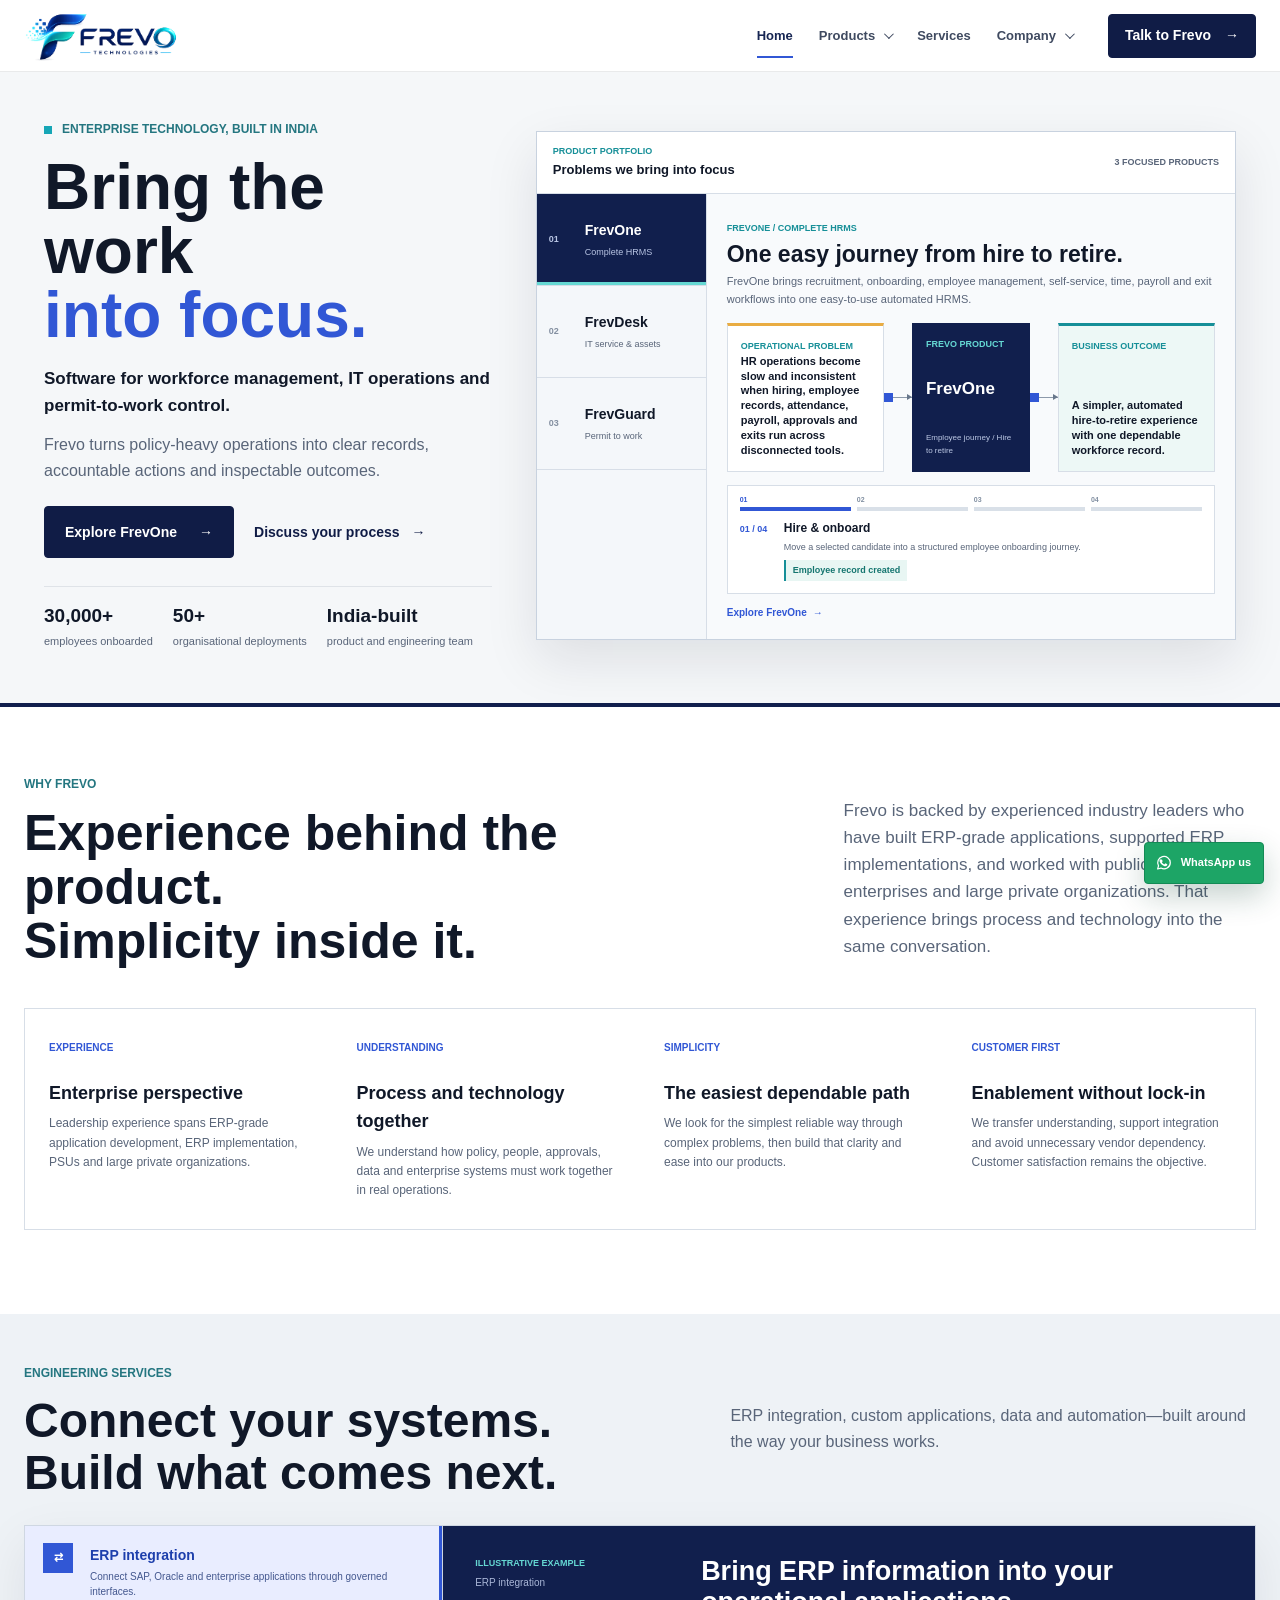
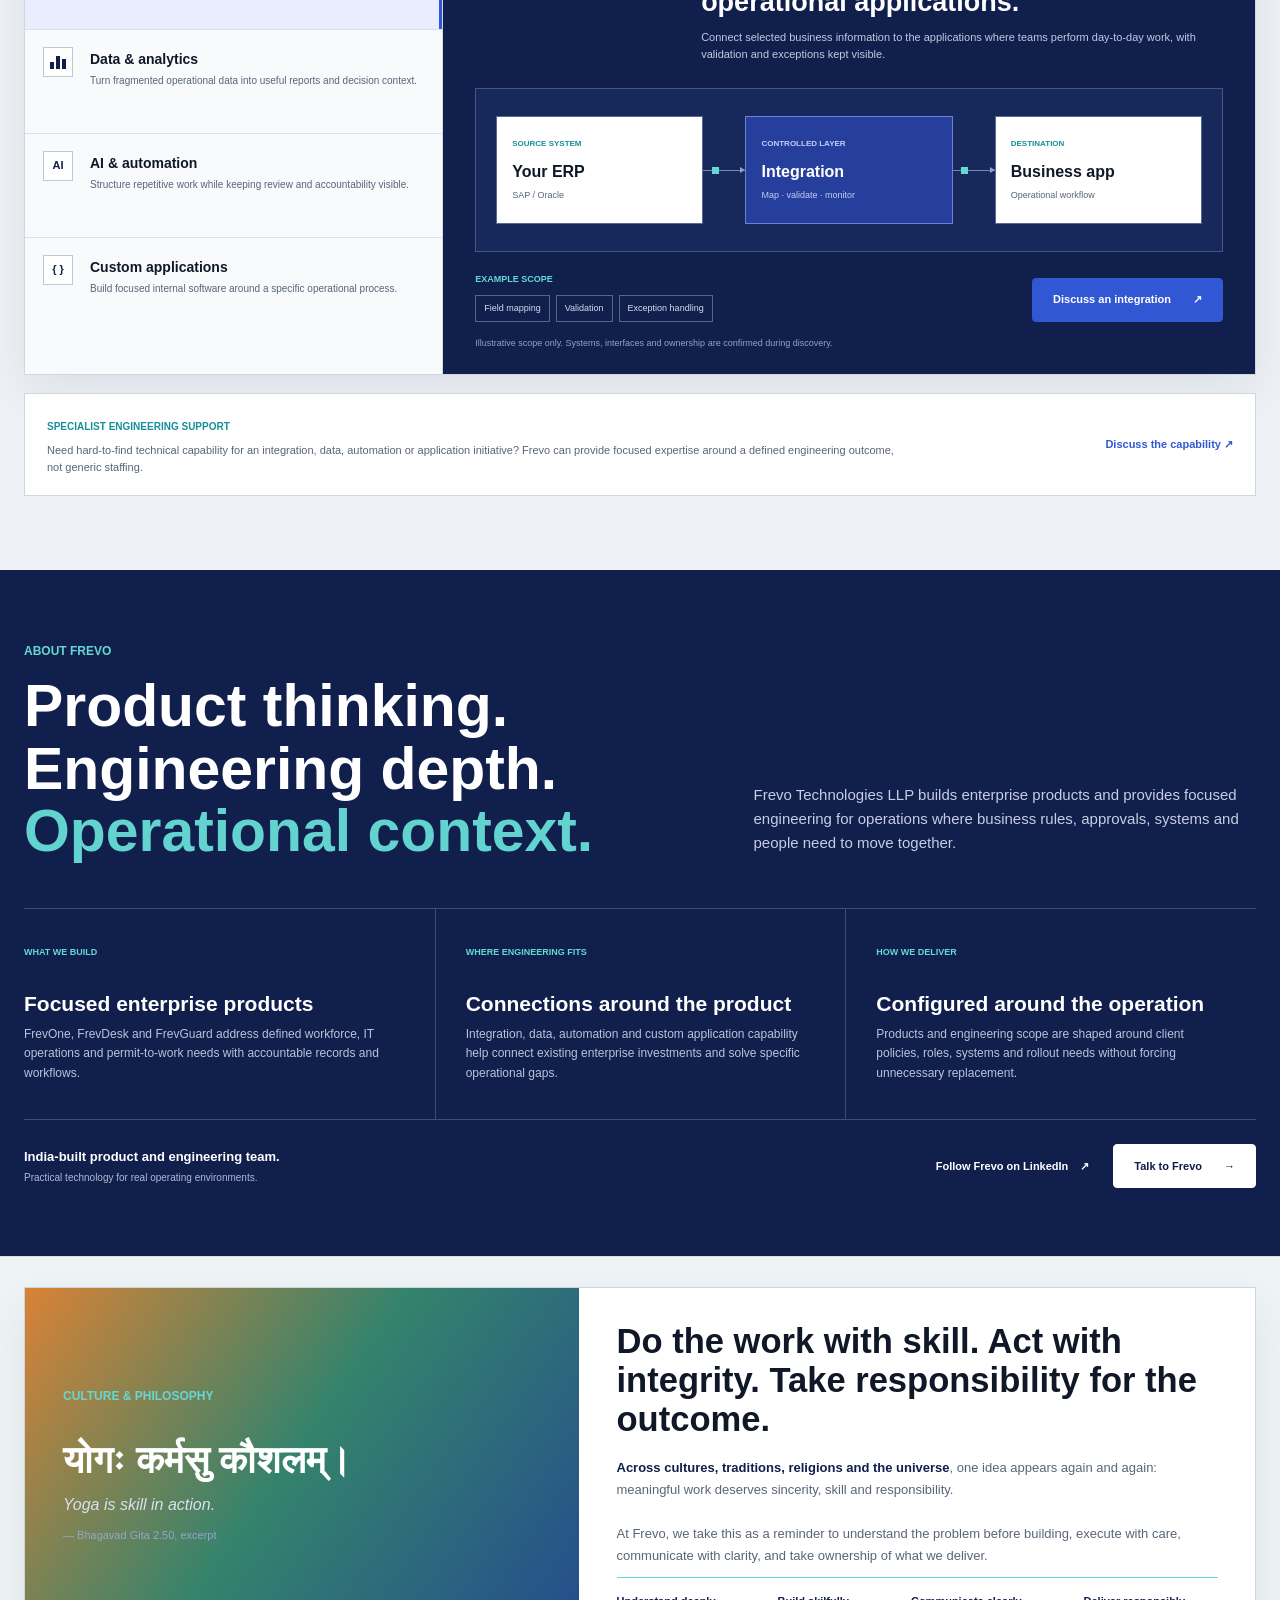
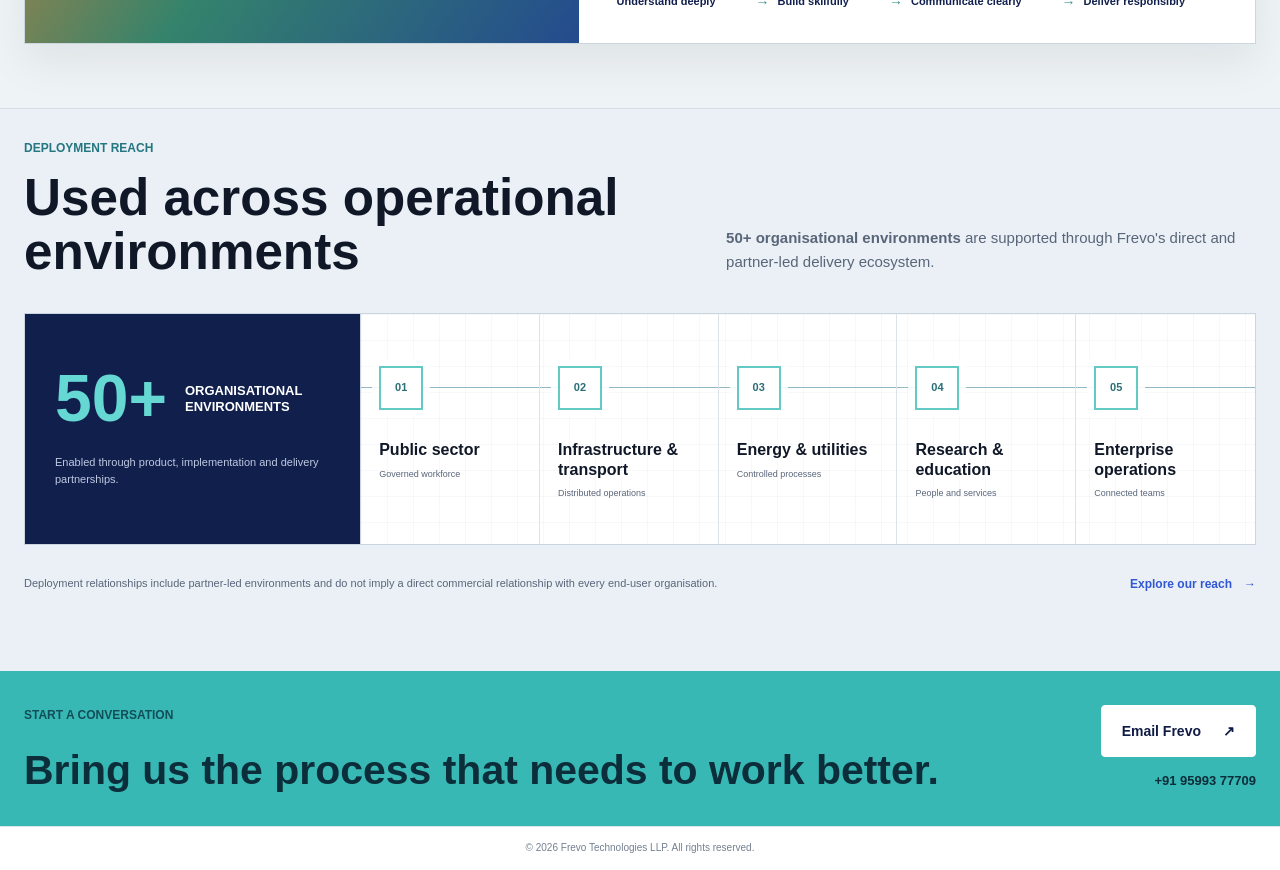
==== commit 37353115: "Profile added" ====
--- a/index.html
+++ b/index.html
@@ -28,9 +28,9 @@
     />
     <link rel="stylesheet" href="styles.css" />
     <link rel="stylesheet" href="flow-themes.css" />
-    <link rel="stylesheet" href="release.css?v=20261025-16" />
+    <link rel="stylesheet" href="release.css?v=20261025-24" />
     <script src="signature-loader.js?v=20261025-3"></script>
-    <script src="app.js?v=20261025-8" defer></script>
+    <script src="app.js?v=20261025-11" defer></script>
   </head>
   <body class="v2-release">
     <div class="frevo-signature" aria-hidden="true">
@@ -98,7 +98,30 @@
             >
           </div>
         </div>
-        <a href="#services">Services</a><a href="#company">Company</a>
+        <a href="#services">Services</a>
+        <div class="nav-products nav-company">
+          <button
+            class="nav-products-trigger"
+            type="button"
+            aria-expanded="false"
+            aria-controls="company-submenu"
+          >
+            Company <span aria-hidden="true"></span>
+          </button>
+          <div class="products-submenu company-submenu" id="company-submenu">
+            <a href="#why-frevo"
+              ><strong>Why Frevo</strong><small>Experience and approach</small></a
+            ><a href="#company"
+              ><strong>About Frevo</strong><small>Who we are</small></a
+            ><a href="#culture-philosophy"
+              ><strong>Culture &amp; Philosophy</strong
+              ><small>How we think and build</small></a
+            ><a href="#our-work"
+              ><strong>Our Reach</strong
+              ><small>Direct and partner-led deployments</small></a
+            >
+          </div>
+        </div>
       </nav>
       <a class="button button-small header-cta" href="#contact"
         >Talk to Frevo <span aria-hidden="true">&#8594;</span></a
@@ -128,7 +151,7 @@
           </div>
           <div class="hero-proof" aria-label="Frevo experience">
             <div><strong>30,000+</strong><span>employees onboarded</span></div>
-            <div><strong>50+</strong><span>clients supported</span></div>
+            <div><strong>50+</strong><span>organisational deployments</span></div>
             <div>
               <strong>India-built</strong
               ><span>product and engineering team</span>
@@ -239,6 +262,7 @@
       </section>
       <section
         class="section why-frevo-section"
+        id="why-frevo"
         aria-labelledby="reasons-title"
       >
         <div class="section-heading split why-frevo-intro">
@@ -530,6 +554,86 @@
           </div>
         </div>
       </section>
+      <section
+        class="section culture-section"
+        id="culture-philosophy"
+        aria-labelledby="culture-title"
+      >
+        <div class="culture-shell reveal">
+          <blockquote class="culture-quote">
+            <p class="kicker">CULTURE &amp; PHILOSOPHY</p>
+            <p class="culture-sanskrit" lang="sa">योगः कर्मसु कौशलम्।</p>
+            <p class="culture-meaning"><em>Yoga is skill in action.</em></p>
+            <cite>Bhagavad Gita 2.50, excerpt</cite>
+          </blockquote>
+          <div class="culture-philosophy">
+            <h2 id="culture-title">
+              Do the work with skill. Act with integrity. Take responsibility
+              for the outcome.
+            </h2>
+            <p class="culture-body">
+              <strong
+                >Across cultures, traditions, religions and the universe</strong
+              >, one idea appears again and again: meaningful work deserves
+              sincerity, skill and responsibility.<br /><br />At Frevo, we take
+              this as a reminder to understand the problem before building,
+              execute with care, communicate with clarity, and take ownership of
+              what we deliver.
+            </p>
+            <div
+              class="culture-principle-sequence"
+              aria-label="Understand deeply, build skilfully, communicate clearly, deliver responsibly"
+            >
+              <strong>Understand deeply</strong
+              ><span aria-hidden="true">&#8594;</span
+              ><strong>Build skilfully</strong
+              ><span aria-hidden="true">&#8594;</span
+              ><strong>Communicate clearly</strong
+              ><span aria-hidden="true">&#8594;</span
+              ><strong>Deliver responsibly</strong>
+            </div>
+          </div>
+        </div>
+      </section>
+      <section
+        class="section work-clients-section"
+        id="our-work"
+        aria-labelledby="work-title"
+      >
+        <div class="work-clients-heading reveal">
+          <div>
+            <p class="kicker">DEPLOYMENT REACH</p>
+            <h2 id="work-title">Used across operational environments</h2>
+          </div>
+          <p>
+            <strong>50+ organisational environments</strong> are supported
+            through Frevo's direct and partner-led delivery ecosystem.
+          </p>
+        </div>
+        <div class="reach-overview reveal">
+          <div class="reach-total">
+            <strong>50+</strong>
+            <span>organisational<br />environments</span>
+            <p>Enabled through product, implementation and delivery partnerships.</p>
+          </div>
+          <div class="reach-sectors" aria-label="Industries reached">
+            <span><b>01</b><strong>Public sector</strong><small>Governed workforce</small></span>
+            <span><b>02</b><strong>Infrastructure &amp; transport</strong><small>Distributed operations</small></span>
+            <span><b>03</b><strong>Energy &amp; utilities</strong><small>Controlled processes</small></span>
+            <span><b>04</b><strong>Research &amp; education</strong><small>People and services</small></span>
+            <span><b>05</b><strong>Enterprise operations</strong><small>Connected teams</small></span>
+          </div>
+        </div>
+        <div class="clients-home-footer reveal">
+          <p>
+            Deployment relationships include partner-led environments and do
+            not imply a direct commercial relationship with every end-user organisation.
+          </p>
+          <a class="text-link" href="/clients/"
+            >Explore our reach <span aria-hidden="true">&#8594;</span></a
+          >
+        </div>
+      </section>
       <section class="contact" id="contact">
         <div>
           <p class="kicker">START A CONVERSATION</p>
--- a/release.css
+++ b/release.css
@@ -199,6 +199,34 @@
   }
   .v2-release .site-header.is-compact .header-cta {
     min-height: 40px;
+  }
+}
+
+@media (min-width: 901px) and (max-width: 1180px) {
+  .v2-release .site-header {
+    padding-right: 18px;
+    padding-left: 18px;
+    gap: 18px;
+  }
+
+  .v2-release .brand {
+    width: 150px;
+  }
+
+  .v2-release .main-nav {
+    gap: 16px;
+  }
+
+  .v2-release .main-nav a,
+  .v2-release .nav-products-trigger {
+    font-size: 12px;
+  }
+
+  .v2-release .header-cta {
+    padding-right: 12px;
+    padding-left: 12px;
+    gap: 8px;
+    font-size: 11px;
   }
 }
 
@@ -256,6 +284,9 @@
   font-size: 10px;
   font-weight: 500;
 }
+.company-submenu {
+  width: 292px;
+}
 .v2-release .section {
   padding-top: 92px;
   padding-bottom: 92px;
@@ -1351,6 +1382,654 @@
 .company-close .button {
   min-height: 44px;
   font-size: 11px;
+}
+
+/* Culture and client context */
+.v2-release .culture-section,
+.v2-release .work-clients-section {
+  padding-top: 30px;
+  padding-bottom: 64px;
+  display: block;
+  scroll-margin-top: 72px;
+}
+.culture-section {
+  border-top: 1px solid var(--v2-line);
+  background: #eef3f5;
+}
+.culture-shell {
+  display: grid;
+  grid-template-columns: 45fr 55fr;
+  border: 1px solid #cbd6df;
+  background: #fff;
+  box-shadow: 0 18px 42px rgba(16, 24, 40, 0.07);
+}
+.culture-quote {
+  min-width: 0;
+  margin: 0;
+  padding: 36px 38px;
+  display: flex;
+  flex-direction: column;
+  justify-content: center;
+  background: linear-gradient(125deg, #d98235 0%, #34836c 48%, #244b8e 100%);
+  color: #fff;
+}
+.culture-quote .kicker {
+  margin-bottom: 30px;
+  color: var(--v2-cyan);
+}
+.culture-sanskrit {
+  margin: 0 0 8px;
+  font-family: "Nirmala UI", "Mangal", sans-serif;
+  font-size: clamp(28px, 3vw, 42px);
+  font-weight: 700;
+  line-height: 1.25;
+}
+.culture-meaning {
+  margin: 0;
+  color: #d8e0f1;
+  font-size: 16px;
+}
+.culture-quote cite {
+  margin-top: 10px;
+  color: #96a6c9;
+  font-size: 11px;
+  font-style: normal;
+}
+.culture-quote cite::before {
+  content: "— ";
+}
+.culture-philosophy {
+  min-width: 0;
+  padding: 34px 38px 30px;
+  display: flex;
+  flex-direction: column;
+}
+.culture-philosophy h2 {
+  max-width: 700px;
+  margin: 0;
+  font-size: clamp(27px, 2.7vw, 39px);
+  line-height: 1.12;
+}
+.culture-body {
+  max-width: 760px;
+  margin: 18px 0 0;
+  color: var(--v2-muted);
+  font-size: 13px;
+  line-height: 1.7;
+}
+.culture-body strong {
+  color: var(--v2-navy);
+  font-weight: 800;
+}
+.culture-principle-sequence {
+  position: relative;
+  margin-top: auto;
+  padding-top: 24px;
+  display: grid;
+  grid-template-columns: auto 18px auto 18px auto 18px auto;
+  gap: 6px;
+  align-items: center;
+}
+.culture-principle-sequence::before,
+.culture-principle-sequence::after {
+  content: "";
+  position: absolute;
+  top: 10px;
+  left: 0;
+  width: 100%;
+  height: 1px;
+  transform-origin: left;
+}
+.culture-principle-sequence::before {
+  background: #d8e0e7;
+}
+.culture-principle-sequence::after {
+  background: var(--v2-cyan);
+  transform: scaleX(1);
+}
+.motion-ready .culture-shell .culture-principle-sequence::after {
+  transform: scaleX(0);
+}
+.motion-ready .culture-shell.in-view .culture-principle-sequence::after {
+  animation: culture-accent-sweep 1.15s cubic-bezier(0.22, 1, 0.36, 1)
+    0.35s forwards;
+}
+.culture-principle-sequence strong {
+  color: var(--v2-navy);
+  font-size: 11px;
+  line-height: 1.25;
+}
+.culture-principle-sequence span {
+  color: #3c8f91;
+  font-size: 14px;
+  text-align: center;
+}
+@keyframes culture-accent-sweep {
+  to {
+    transform: scaleX(1);
+  }
+}
+.work-clients-heading {
+  display: grid;
+  grid-template-columns: 1.08fr 0.92fr;
+  gap: 80px;
+  align-items: end;
+}
+.work-clients-heading .kicker {
+  margin-bottom: 12px;
+}
+.work-clients-heading h2 {
+  max-width: 720px;
+  margin: 0;
+  font-size: clamp(38px, 4vw, 56px);
+  line-height: 1.06;
+}
+.work-clients-heading > p {
+  max-width: 530px;
+  margin: 0 0 5px;
+  color: var(--v2-muted);
+  font-size: 15px;
+}
+.work-clients-section {
+  border-top: 1px solid #d3dce6;
+  background: #eaf0f5;
+}
+.reach-overview {
+  margin-top: 34px;
+  display: grid;
+  grid-template-columns: 0.82fr 2.18fr;
+  border: 1px solid #cbd5e0;
+  background: #fff;
+}
+.reach-total {
+  min-height: 230px;
+  padding: 30px;
+  display: grid;
+  align-content: center;
+  grid-template-columns: auto 1fr;
+  column-gap: 18px;
+  border-right: 1px solid #cbd5e0;
+  background: var(--v2-navy);
+  color: #fff;
+}
+.reach-total strong {
+  color: var(--v2-cyan);
+  font-size: 66px;
+  line-height: 0.9;
+}
+.reach-total span {
+  align-self: center;
+  color: #fff;
+  font-size: 13px;
+  font-weight: 800;
+  line-height: 1.25;
+  text-transform: uppercase;
+}
+.reach-total p {
+  grid-column: 1 / -1;
+  max-width: 330px;
+  margin: 25px 0 0;
+  color: #bfc9e2;
+  font-size: 11px;
+}
+.reach-sectors {
+  position: relative;
+  display: grid;
+  grid-template-columns: repeat(5, minmax(0, 1fr));
+  overflow: hidden;
+  background:
+    linear-gradient(rgba(54, 94, 140, 0.045) 1px, transparent 1px),
+    linear-gradient(90deg, rgba(54, 94, 140, 0.045) 1px, transparent 1px),
+    #fff;
+  background-size: 26px 26px;
+}
+.reach-sectors::after {
+  content: "";
+  position: absolute;
+  z-index: 1;
+  top: 73px;
+  left: -120px;
+  width: 110px;
+  height: 3px;
+  background: linear-gradient(90deg, transparent, #58ccc5, transparent);
+  animation: reachSignal 5.5s ease-in-out infinite;
+  pointer-events: none;
+}
+.reach-sectors span {
+  position: relative;
+  min-width: 0;
+  min-height: 230px;
+  padding: 52px 18px 28px;
+  display: flex;
+  flex-direction: column;
+  border-right: 1px solid #dce3e9;
+  color: var(--v2-ink);
+  transition:
+    background 0.25s ease,
+    transform 0.25s ease;
+}
+.reach-sectors span::before {
+  content: "";
+  position: absolute;
+  z-index: 0;
+  top: 73px;
+  left: 0;
+  width: 100%;
+  height: 1px;
+  background: #91b8c5;
+}
+.reach-sectors span:last-child {
+  border-right: 0;
+}
+.reach-sectors span:hover {
+  background: rgba(236, 247, 247, 0.92);
+}
+.reach-sectors b {
+  position: relative;
+  z-index: 2;
+  width: 44px;
+  height: 44px;
+  display: grid;
+  place-items: center;
+  border: 2px solid #62c9c5;
+  background: #fff;
+  color: #286f76;
+  font-size: 11px;
+  box-shadow: 0 0 0 7px rgba(255, 255, 255, 0.88);
+  transition:
+    background 0.25s ease,
+    color 0.25s ease,
+    transform 0.25s ease;
+}
+.reach-sectors span:hover b {
+  background: var(--v2-navy);
+  color: #fff;
+  transform: translateY(-3px);
+}
+.reach-sectors strong {
+  margin-top: 30px;
+  font-size: 16px;
+  line-height: 1.22;
+}
+.reach-sectors small {
+  margin-top: 8px;
+  color: var(--v2-muted);
+  font-size: 9px;
+  line-height: 1.35;
+}
+@keyframes reachSignal {
+  0%,
+  12% {
+    transform: translateX(0);
+    opacity: 0;
+  }
+  20% {
+    opacity: 1;
+  }
+  82% {
+    opacity: 1;
+  }
+  92%,
+  100% {
+    transform: translateX(1200px);
+    opacity: 0;
+  }
+}
+.client-logo-grid {
+  margin-top: 36px;
+  display: grid;
+  grid-template-columns: repeat(5, 1fr);
+  gap: 1px;
+  border: 1px solid #cbd5e0;
+  background: #cbd5e0;
+}
+.client-logo-tile {
+  min-width: 0;
+  min-height: 108px;
+  padding: 18px;
+  display: grid;
+  place-items: center;
+  background: #fff;
+  transition: background 0.2s ease;
+}
+.client-logo-tile:hover {
+  background: #f7fafb;
+}
+.client-logo-tile img {
+  width: auto;
+  max-width: 138px;
+  height: auto;
+  max-height: 58px;
+  object-fit: contain;
+  filter: saturate(0.82);
+  transition:
+    filter 0.2s ease,
+    transform 0.2s ease;
+}
+.client-logo-grid-featured .client-logo-tile img {
+  max-width: 162px;
+}
+.client-logo-tile:hover img {
+  filter: saturate(1);
+  transform: translateY(-2px);
+}
+.clients-home-footer {
+  min-height: 62px;
+  padding: 16px 0 0;
+  display: flex;
+  align-items: center;
+  justify-content: space-between;
+  gap: 28px;
+}
+.clients-home-footer p {
+  margin: 0;
+  color: var(--v2-muted);
+  font-size: 11px;
+}
+.clients-home-footer .text-link {
+  flex: none;
+  color: var(--v2-blue);
+  font-size: 12px;
+}
+
+/* Client directory */
+.clients-page {
+  background: #f4f7f9;
+}
+.v2-release .reach-directory {
+  padding-top: 30px;
+  padding-bottom: 58px;
+}
+.reach-directory-heading {
+  display: grid;
+  grid-template-columns: 1.18fr 0.82fr;
+  gap: 80px;
+  align-items: end;
+}
+.reach-directory-heading .kicker {
+  margin-bottom: 13px;
+}
+.reach-directory-heading h1 {
+  max-width: 780px;
+  margin: 0;
+  font-size: clamp(52px, 6vw, 78px);
+  line-height: 1.02;
+}
+.reach-directory-heading h1 em {
+  color: var(--v2-cyan);
+}
+.reach-directory-heading > p {
+  max-width: 520px;
+  margin: 0 0 7px;
+  color: var(--v2-muted);
+  font-size: 16px;
+}
+.reach-model {
+  margin-top: 42px;
+  display: grid;
+  grid-template-columns: repeat(3, minmax(0, 1fr));
+  border: 1px solid #ccd6df;
+  background: #ccd6df;
+  gap: 1px;
+}
+.reach-model article {
+  min-height: 235px;
+  padding: 28px;
+  background: #fff;
+}
+.reach-model article:nth-child(2) {
+  background: #eef6f5;
+}
+.reach-model span {
+  color: #3c8587;
+  font-size: 9px;
+  font-weight: 850;
+  letter-spacing: 0.08em;
+}
+.reach-model h2 {
+  margin: 46px 0 12px;
+  font-size: 24px;
+  line-height: 1.15;
+}
+.reach-model p {
+  max-width: 330px;
+  margin: 0;
+  color: var(--v2-muted);
+  font-size: 12px;
+}
+.reach-industries {
+  padding: 30px max(24px, calc((100vw - var(--max)) / 2)) 58px;
+  display: grid;
+  grid-template-columns: 0.72fr 1.28fr;
+  gap: 70px;
+  background: var(--v2-navy);
+  color: #fff;
+}
+.reach-industries-copy h2 {
+  max-width: 460px;
+  margin-bottom: 18px;
+  font-size: clamp(38px, 4vw, 54px);
+  line-height: 1.07;
+}
+.reach-industries-copy > p:last-child {
+  max-width: 430px;
+  margin: 0;
+  color: #bdc8df;
+  font-size: 14px;
+}
+.reach-industry-list {
+  border-top: 1px solid #53618b;
+}
+.reach-industry-list article {
+  min-height: 78px;
+  display: grid;
+  grid-template-columns: 48px 1fr 1.15fr;
+  gap: 18px;
+  align-items: center;
+  border-bottom: 1px solid #53618b;
+}
+.reach-industry-list span {
+  color: var(--v2-cyan);
+  font-size: 9px;
+  font-weight: 850;
+}
+.reach-industry-list strong {
+  font-size: 14px;
+}
+.reach-industry-list small {
+  color: #aebbd7;
+  font-size: 10px;
+}
+.reach-clarity {
+  padding: 30px max(24px, calc((100vw - var(--max)) / 2)) 54px;
+  display: grid;
+  grid-template-columns: 0.6fr 1fr 0.95fr;
+  gap: 50px;
+  align-items: start;
+  border-bottom: 1px solid #d0d9e1;
+  background: #eaf0f5;
+}
+.reach-clarity h2 {
+  margin: 0;
+  font-size: 30px;
+  line-height: 1.15;
+}
+.reach-clarity > p:last-child {
+  margin: 2px 0 0;
+  color: var(--v2-muted);
+  font-size: 13px;
+}
+.clients-hero {
+  padding: 66px max(24px, calc((100vw - var(--max)) / 2)) 58px;
+  background: var(--v2-navy);
+  color: #fff;
+}
+.clients-hero .kicker {
+  margin-bottom: 18px;
+  color: var(--v2-cyan);
+}
+.clients-hero h1 {
+  max-width: 1050px;
+  margin-bottom: 22px;
+  font-size: clamp(48px, 5.5vw, 74px);
+  line-height: 1.02;
+}
+.clients-hero h1 em {
+  color: var(--v2-cyan);
+}
+.clients-hero > p:last-child {
+  max-width: 700px;
+  margin: 0;
+  color: #c6d0e5;
+  font-size: 16px;
+}
+.v2-release .clients-directory {
+  padding-top: 30px;
+  padding-bottom: 64px;
+}
+.clients-directory-heading {
+  display: grid;
+  grid-template-columns: 1.08fr 0.92fr;
+  gap: 80px;
+  align-items: end;
+}
+.clients-directory-heading .kicker {
+  margin-bottom: 12px;
+}
+.clients-directory-heading h2 {
+  max-width: 720px;
+  margin: 0;
+  font-size: clamp(38px, 4vw, 54px);
+  line-height: 1.06;
+}
+.clients-directory-heading > p {
+  max-width: 530px;
+  margin: 0 0 5px;
+  color: var(--v2-muted);
+  font-size: 14px;
+}
+.client-filters {
+  margin-top: 32px;
+  display: flex;
+  border: 1px solid #cbd5e0;
+  background: #fff;
+  overflow-x: auto;
+}
+.client-filters button {
+  min-height: 48px;
+  padding: 0 18px;
+  flex: 0 0 auto;
+  border: 0;
+  border-right: 1px solid #d8e0e7;
+  background: #fff;
+  color: var(--v2-muted);
+  font-size: 11px;
+  font-weight: 750;
+  cursor: pointer;
+}
+.client-filters button:last-child {
+  border-right: 0;
+}
+.client-filters button:hover,
+.client-filters button:focus-visible {
+  background: #f0f5f7;
+  color: var(--v2-navy);
+}
+.client-filters button[aria-pressed="true"] {
+  background: var(--v2-navy);
+  color: #fff;
+}
+.client-filter-status {
+  min-height: 20px;
+  margin: 13px 0 0;
+  color: var(--v2-muted);
+  font-size: 10px;
+  text-align: right;
+}
+.client-directory-grid {
+  margin-top: 6px;
+  display: grid;
+  grid-template-columns: repeat(4, minmax(0, 1fr));
+  gap: 1px;
+  border: 1px solid #cbd5e0;
+  background: #cbd5e0;
+}
+.client-directory-card {
+  min-width: 0;
+  min-height: 188px;
+  padding: 24px;
+  display: flex;
+  flex-direction: column;
+  justify-content: space-between;
+  background: #fff;
+  transition:
+    background 0.2s ease,
+    box-shadow 0.2s ease;
+}
+.client-directory-card:hover {
+  position: relative;
+  z-index: 1;
+  background: #f8fbfc;
+  box-shadow: inset 0 -3px var(--v2-cyan);
+}
+.client-directory-card[hidden] {
+  display: none;
+}
+.client-identity-mark,
+.client-name-mark {
+  height: 74px;
+  display: flex;
+  align-items: center;
+}
+.client-identity-mark img {
+  width: auto;
+  max-width: 122px;
+  height: auto;
+  max-height: 64px;
+  object-fit: contain;
+}
+.client-identity-wide img {
+  max-width: 154px;
+  max-height: 54px;
+}
+.client-name-mark {
+  color: #2e5675;
+  font-size: 22px;
+  font-weight: 850;
+}
+.client-name-mark::after {
+  content: "";
+  width: 34px;
+  height: 2px;
+  margin-left: 12px;
+  background: var(--v2-cyan);
+}
+.client-directory-card p {
+  max-width: 250px;
+  margin: 20px 0 0;
+  color: var(--v2-ink);
+  font-size: 12px;
+  font-weight: 700;
+  line-height: 1.45;
+}
+.clients-cta {
+  padding: 46px max(24px, calc((100vw - var(--max)) / 2));
+  display: flex;
+  align-items: flex-end;
+  justify-content: space-between;
+  gap: 48px;
+  background: #2f9292;
+  color: #fff;
+}
+.clients-cta .kicker {
+  margin-bottom: 12px;
+  color: #d7ffff;
+}
+.clients-cta h2 {
+  max-width: 780px;
+  margin: 0;
+  font-size: clamp(34px, 4vw, 52px);
+  line-height: 1.08;
 }
 
 .product-demo-section {
@@ -3760,6 +4439,247 @@
   }
 }
 
+@media (max-width: 900px) {
+  .work-clients-heading,
+  .clients-directory-heading,
+  .reach-directory-heading {
+    grid-template-columns: 1fr;
+    gap: 18px;
+    align-items: start;
+  }
+
+  .reach-overview {
+    grid-template-columns: 1fr;
+  }
+
+  .reach-total {
+    min-height: 180px;
+    border-right: 0;
+    border-bottom: 1px solid #cbd5e0;
+  }
+
+  .reach-sectors {
+    grid-template-columns: repeat(5, minmax(150px, 1fr));
+    overflow-x: auto;
+  }
+
+  .reach-industries {
+    grid-template-columns: 1fr;
+    gap: 34px;
+  }
+
+  .reach-clarity {
+    grid-template-columns: 1fr 1fr;
+    gap: 24px;
+  }
+
+  .reach-clarity .kicker {
+    grid-column: 1 / -1;
+    margin-bottom: 0;
+  }
+
+  .client-logo-grid {
+    grid-template-columns: repeat(4, 1fr);
+  }
+
+  .culture-shell {
+    grid-template-columns: 1fr;
+  }
+
+  .culture-quote,
+  .culture-philosophy {
+    padding: 30px;
+  }
+
+  .client-directory-grid {
+    grid-template-columns: repeat(3, minmax(0, 1fr));
+  }
+
+  .clients-cta {
+    align-items: flex-start;
+    flex-direction: column;
+    gap: 26px;
+  }
+}
+
+@media (max-width: 600px) {
+  .v2-release .culture-section,
+  .v2-release .work-clients-section {
+    padding-top: 30px;
+    padding-bottom: 48px;
+  }
+
+  .work-clients-heading h2 {
+    font-size: 36px;
+  }
+
+  .client-logo-grid {
+    grid-template-columns: repeat(2, 1fr);
+  }
+
+  .client-logo-tile {
+    min-height: 96px;
+    padding: 14px;
+  }
+
+  .client-logo-tile img {
+    max-width: 112px;
+    max-height: 48px;
+  }
+
+  .reach-overview {
+    margin-top: 26px;
+  }
+
+  .reach-total {
+    padding: 24px;
+  }
+
+  .reach-total strong {
+    font-size: 58px;
+  }
+
+  .reach-model {
+    grid-template-columns: 1fr;
+  }
+
+  .reach-model article {
+    min-height: 190px;
+    padding: 24px;
+  }
+
+  .reach-model h2 {
+    margin-top: 32px;
+  }
+
+  .reach-directory-heading h1 {
+    font-size: 44px;
+  }
+
+  .reach-industries {
+    padding: 30px 18px 48px;
+  }
+
+  .reach-industry-list article {
+    grid-template-columns: 34px 1fr;
+    padding: 14px 0;
+  }
+
+  .reach-industry-list small {
+    grid-column: 2;
+  }
+
+  .reach-clarity {
+    padding: 30px 18px 46px;
+    grid-template-columns: 1fr;
+  }
+
+  .reach-clarity .kicker {
+    grid-column: auto;
+  }
+
+  .clients-home-footer {
+    padding-top: 18px;
+    align-items: flex-start;
+    flex-direction: column;
+    gap: 14px;
+  }
+
+  .clients-hero {
+    padding: 42px 18px 38px;
+  }
+
+  .clients-hero h1 {
+    font-size: 40px;
+  }
+
+  .clients-hero > p:last-child {
+    font-size: 14px;
+  }
+
+  .v2-release .clients-directory {
+    padding: 30px 18px 48px;
+  }
+
+  .clients-directory-heading h2 {
+    font-size: 36px;
+  }
+
+  .client-filters {
+    margin-right: -18px;
+  }
+
+  .client-directory-grid {
+    grid-template-columns: repeat(2, minmax(0, 1fr));
+  }
+
+  .client-directory-card {
+    min-height: 166px;
+    padding: 18px;
+  }
+
+  .client-identity-mark,
+  .client-name-mark {
+    height: 62px;
+  }
+
+  .client-identity-mark img {
+    max-width: 105px;
+    max-height: 52px;
+  }
+
+  .client-directory-card p {
+    font-size: 11px;
+  }
+
+  .clients-cta {
+    padding: 34px 18px;
+  }
+
+  .culture-quote {
+    padding: 26px;
+  }
+
+  .culture-quote .kicker {
+    margin-bottom: 20px;
+  }
+
+  .culture-sanskrit {
+    font-size: 30px;
+  }
+
+  .culture-philosophy {
+    padding: 26px;
+  }
+
+  .culture-philosophy h2 {
+    font-size: 30px;
+  }
+
+  .culture-principle-sequence {
+    margin-top: 24px;
+    grid-template-columns: 1fr;
+    gap: 7px;
+  }
+
+  .culture-principle-sequence strong {
+    font-size: 12px;
+  }
+
+  .culture-principle-sequence span {
+    transform: rotate(90deg);
+    text-align: left;
+    transform-origin: center;
+  }
+}
+
+@media (max-width: 420px) {
+  .clients-hero h1 {
+    font-size: 36px;
+    overflow-wrap: anywhere;
+  }
+}
+
 @media (prefers-reduced-motion: reduce) {
   .v2-release *,
   .v2-release *::before,
